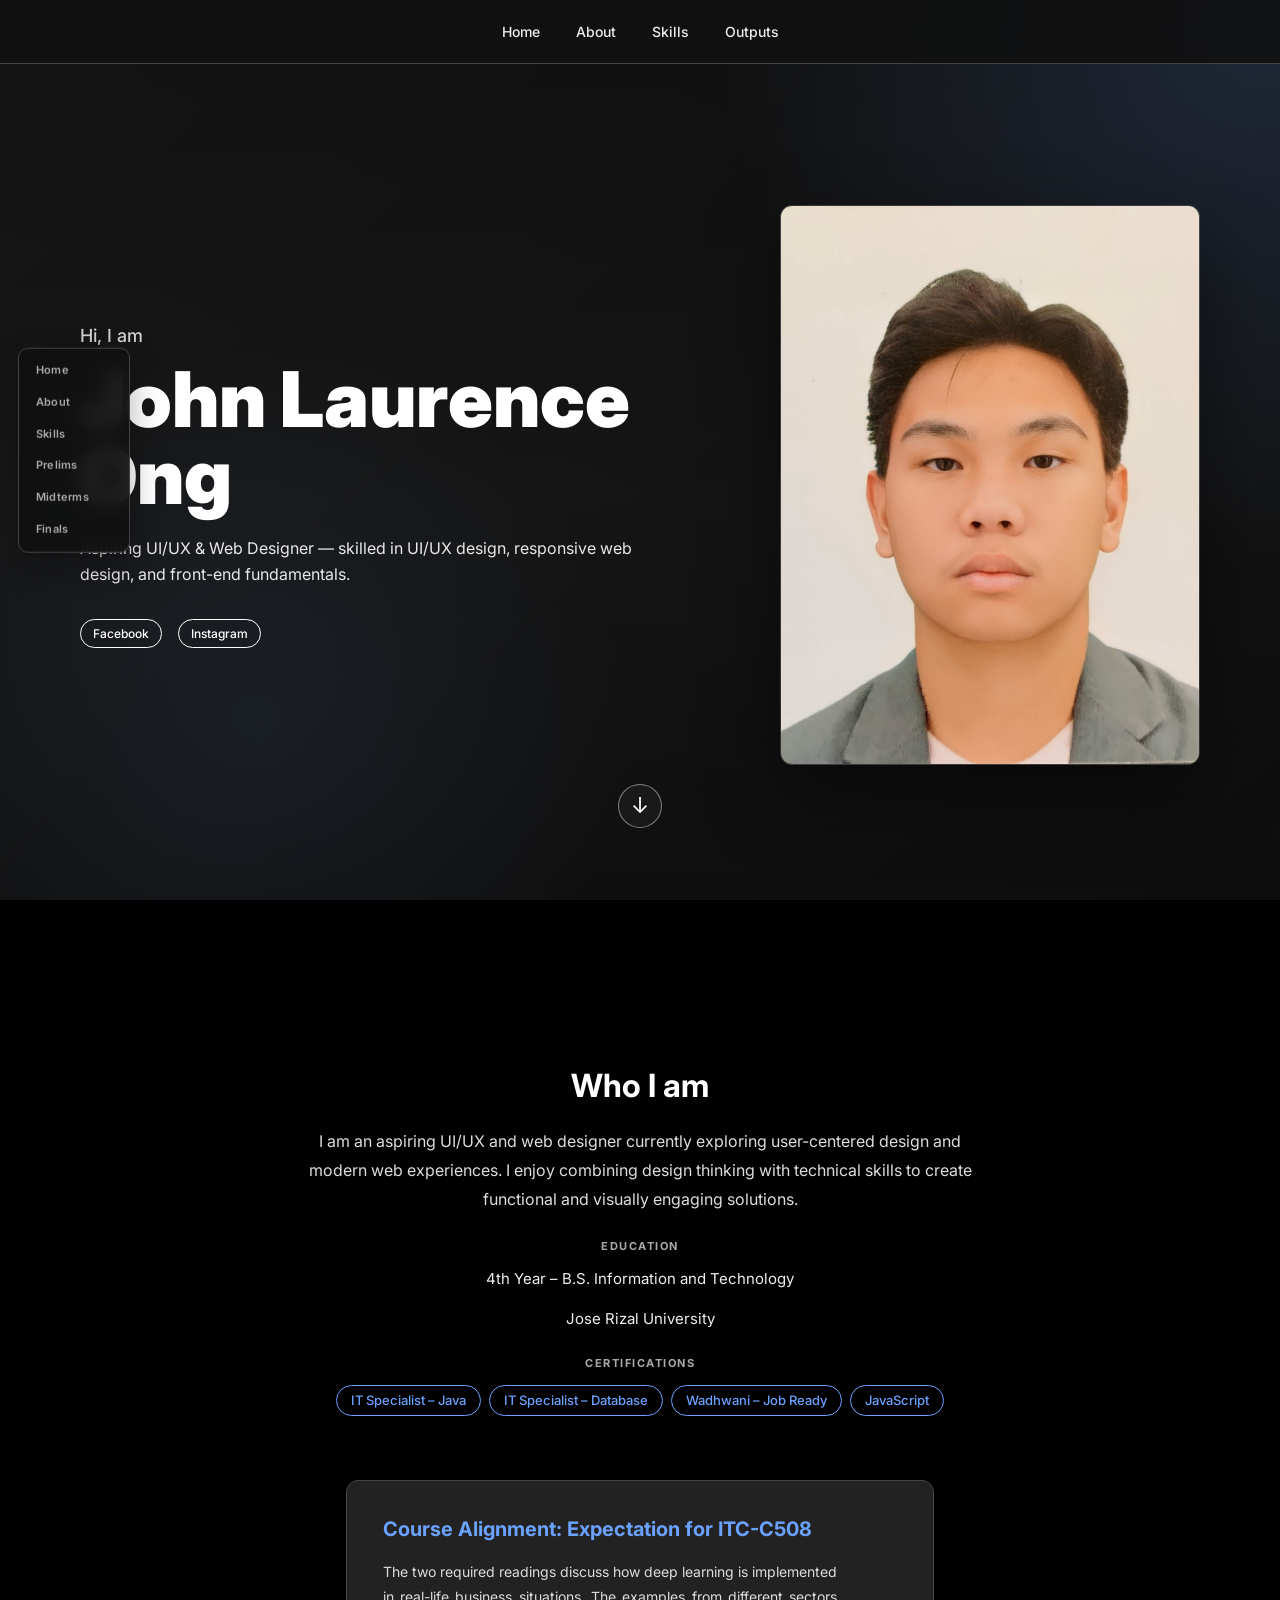
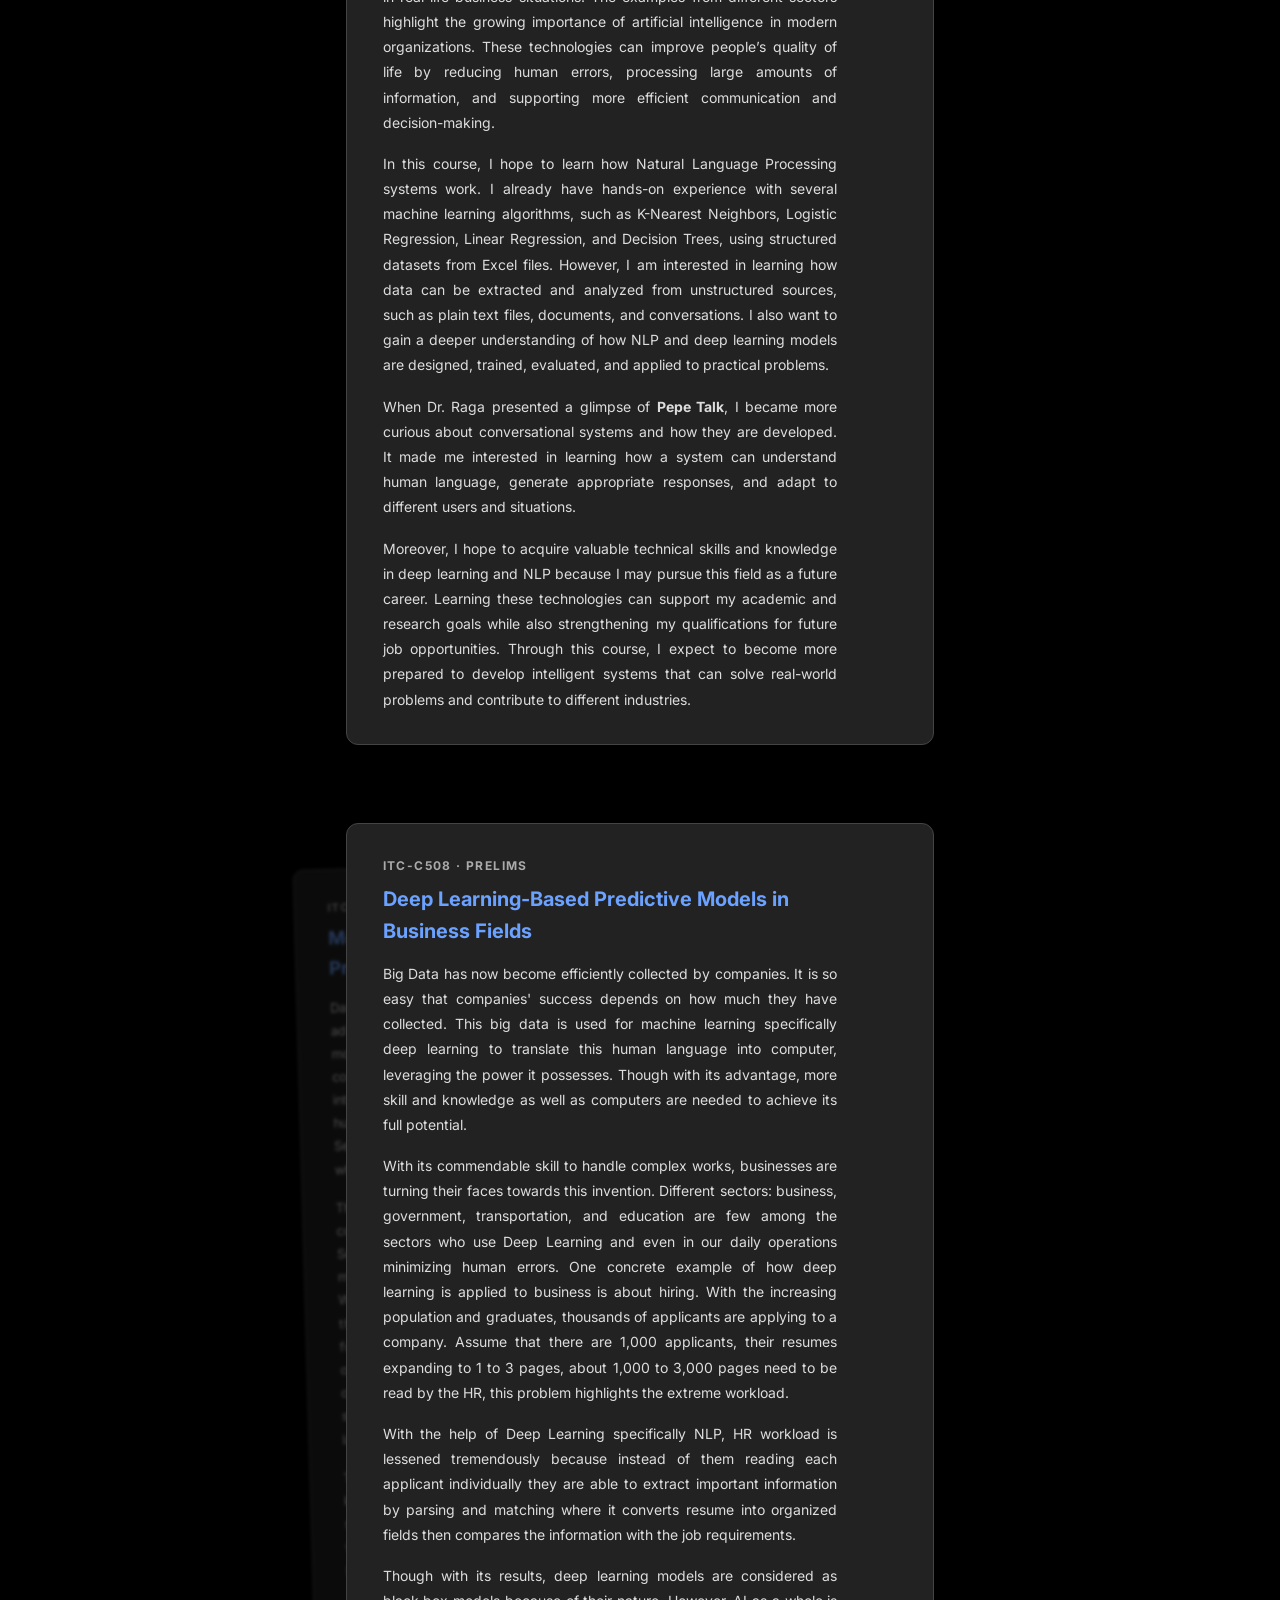
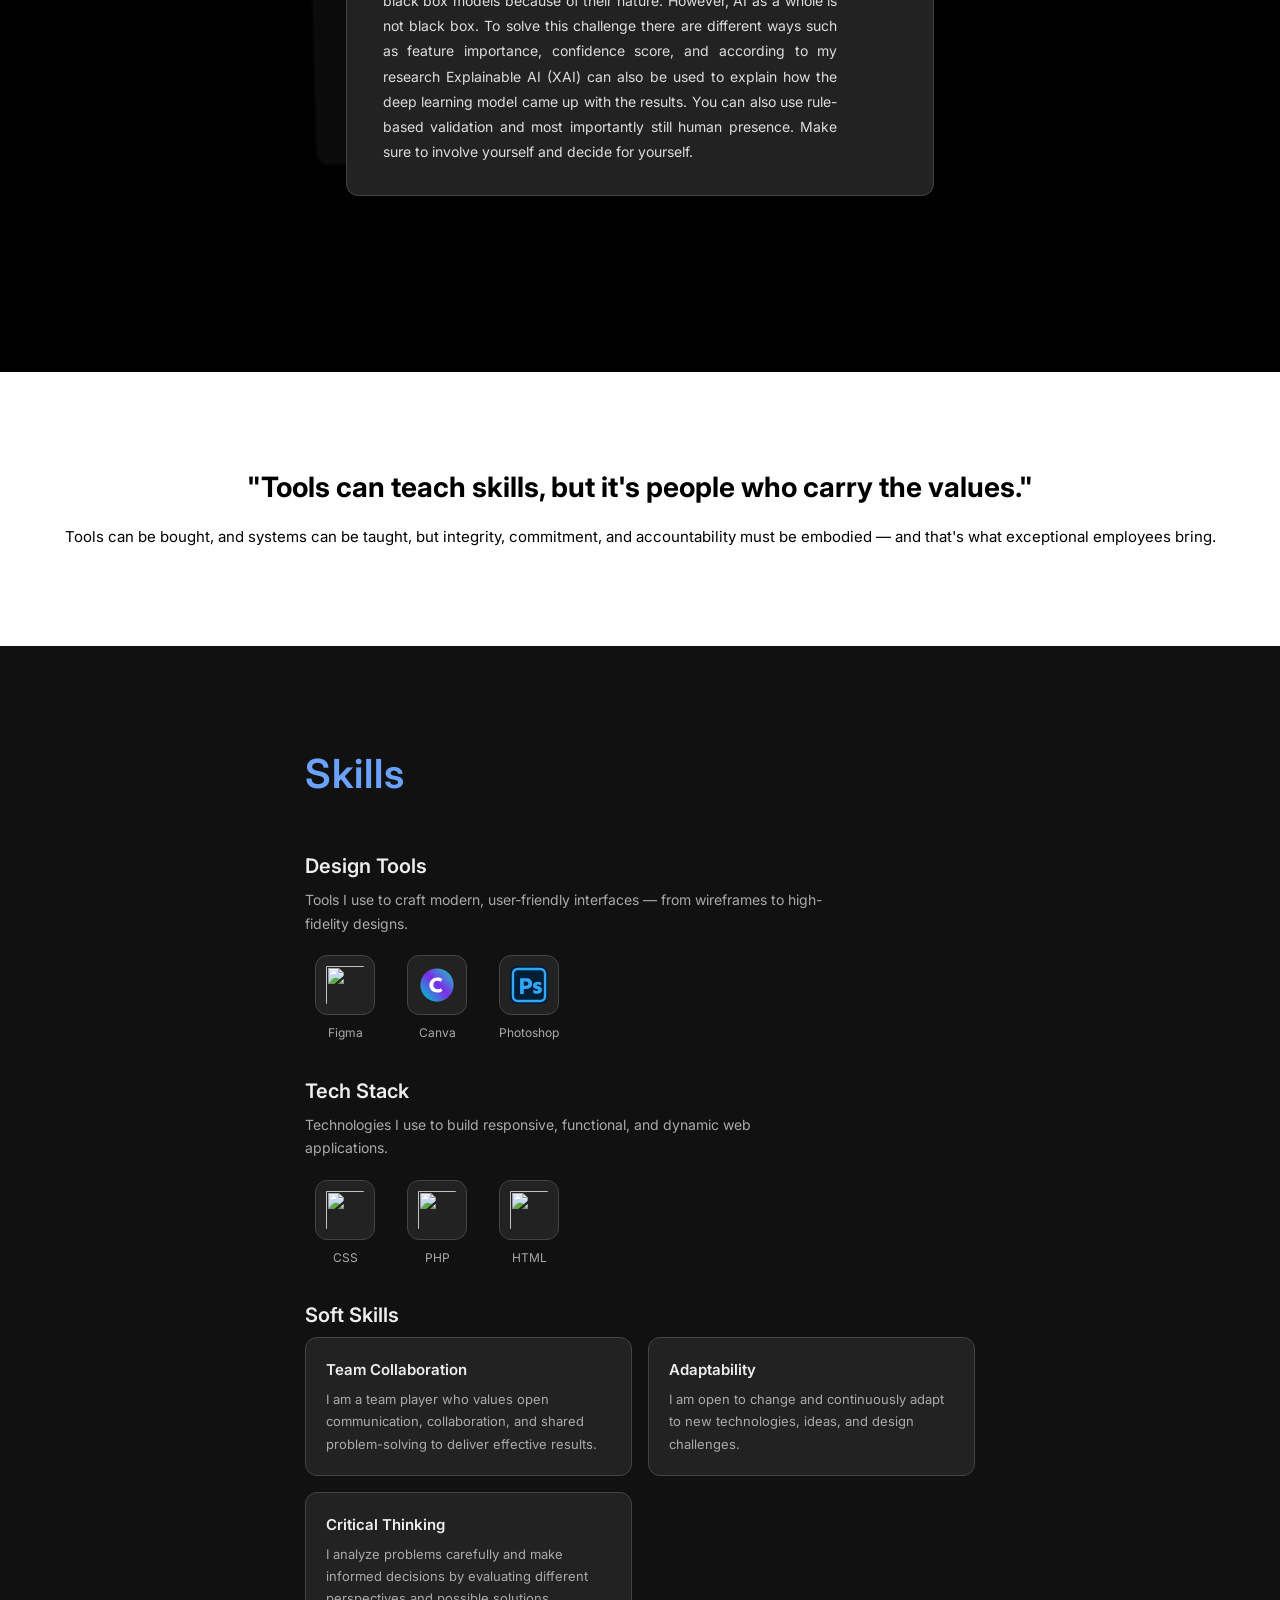
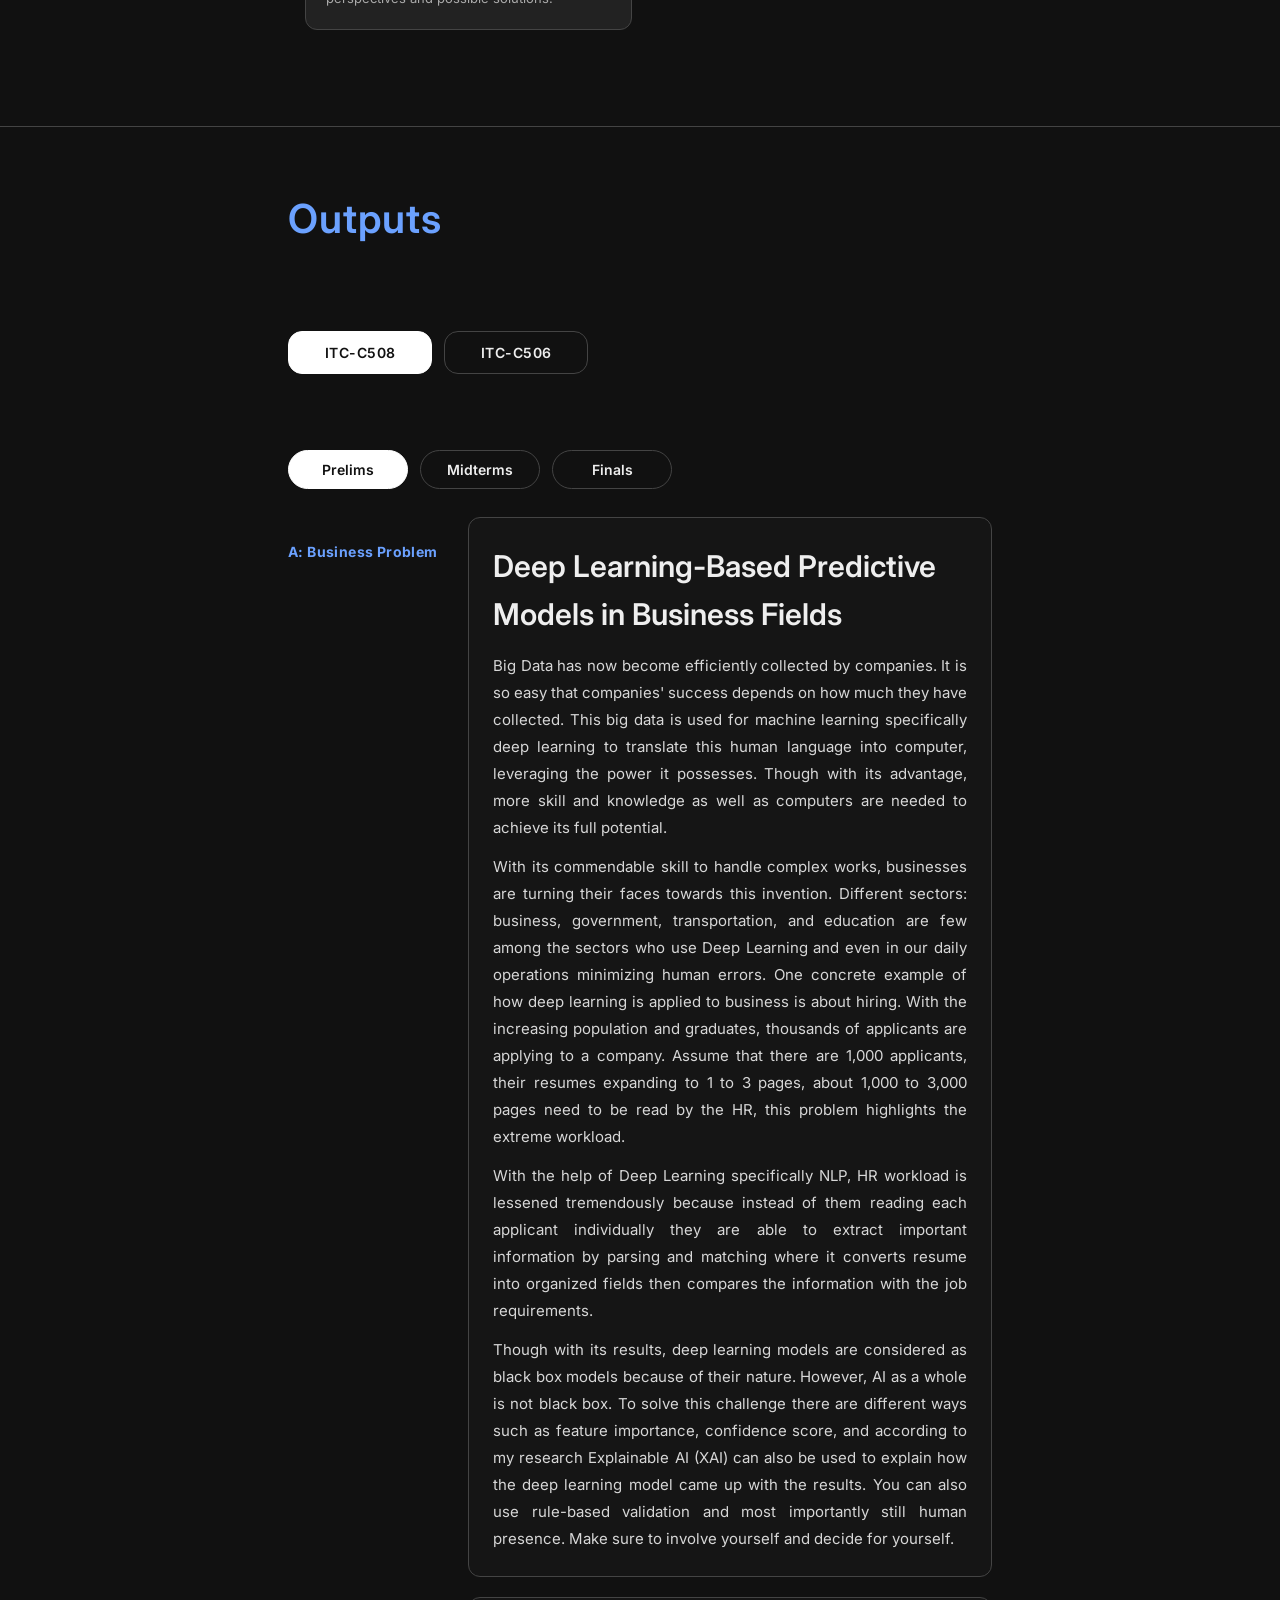
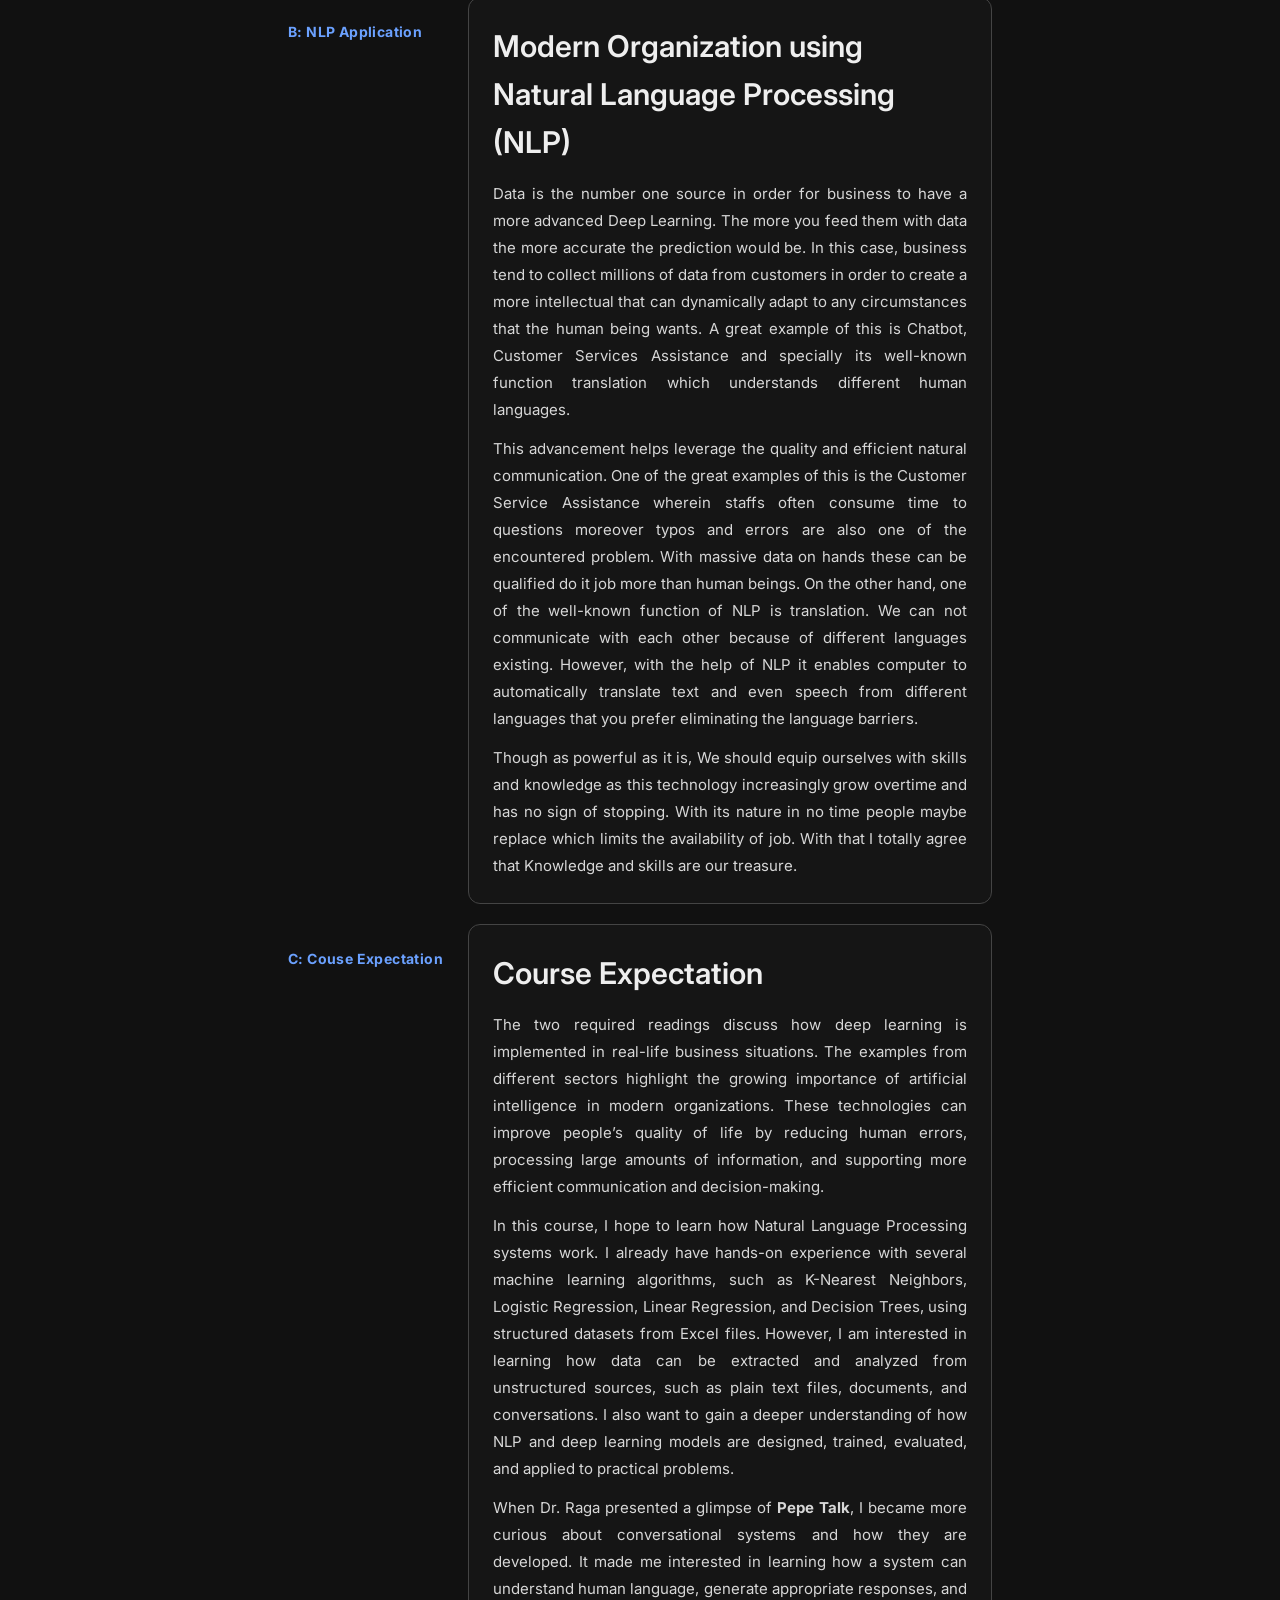
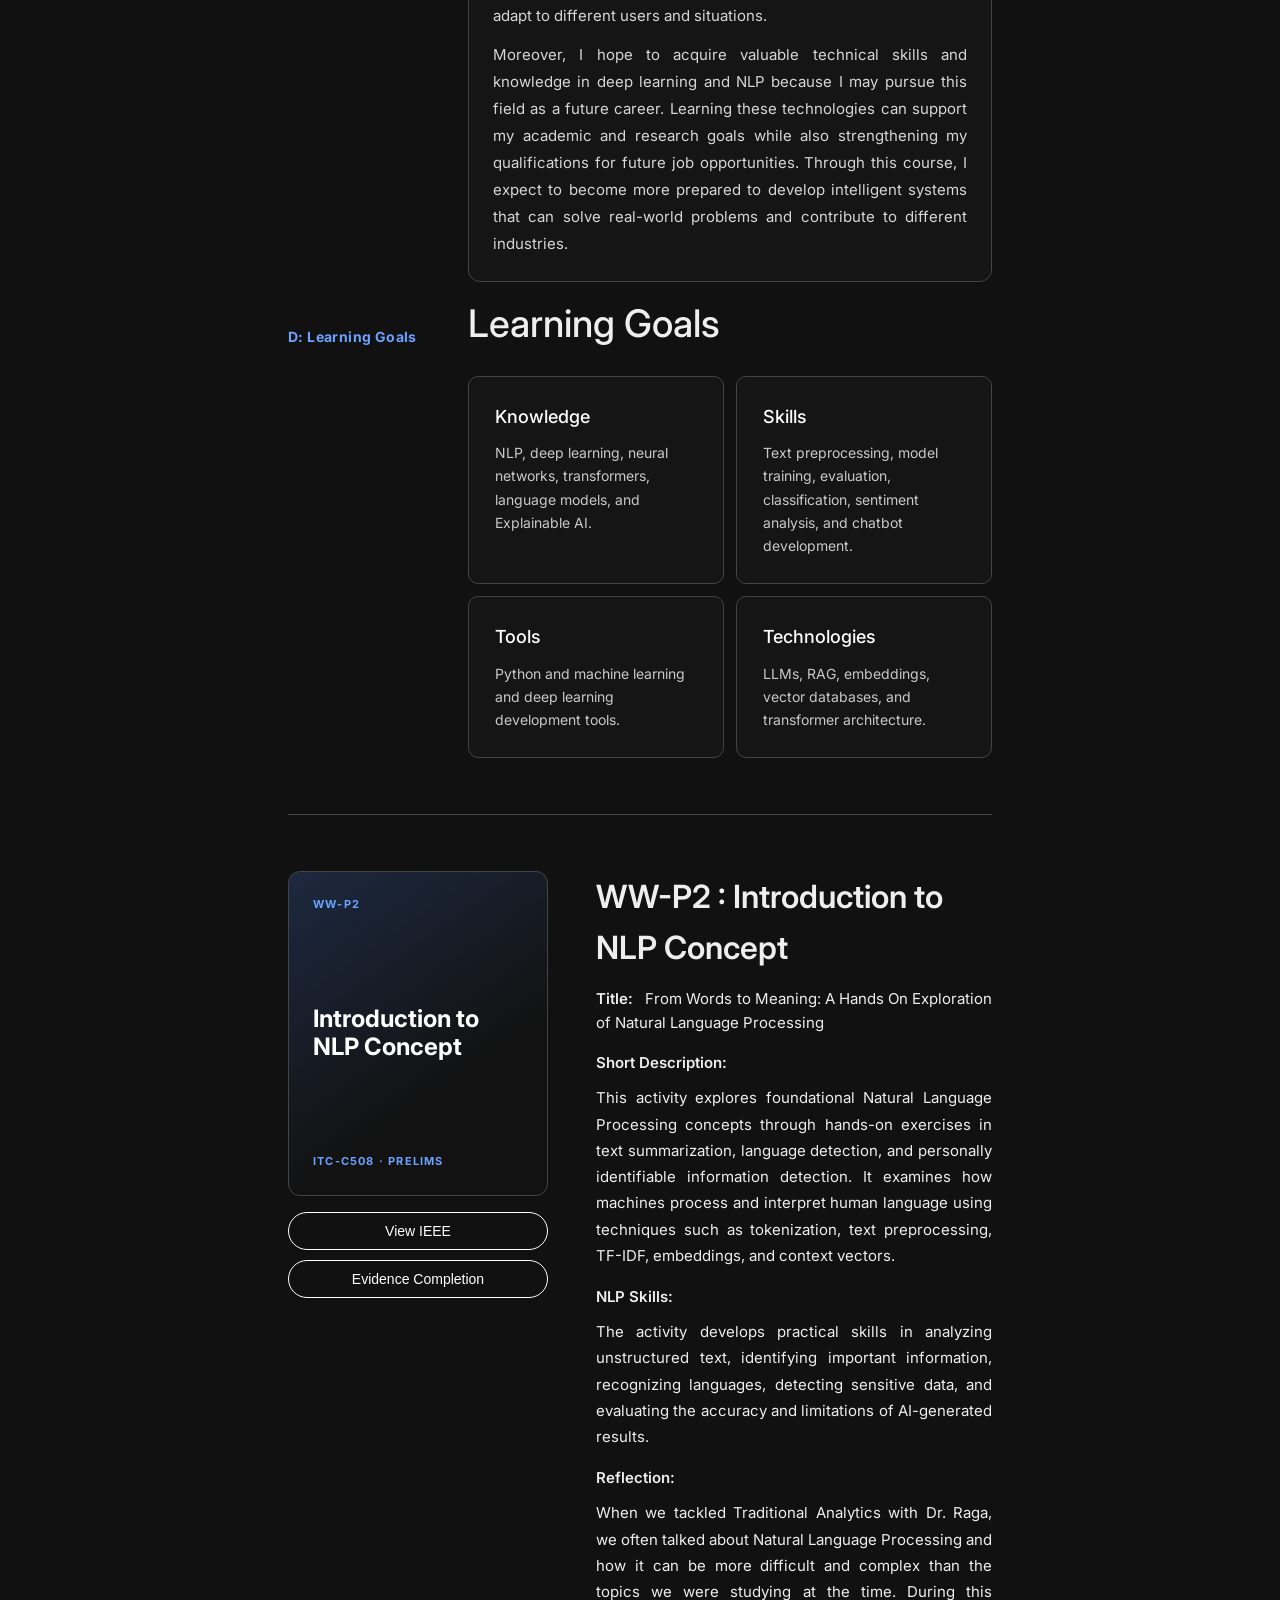
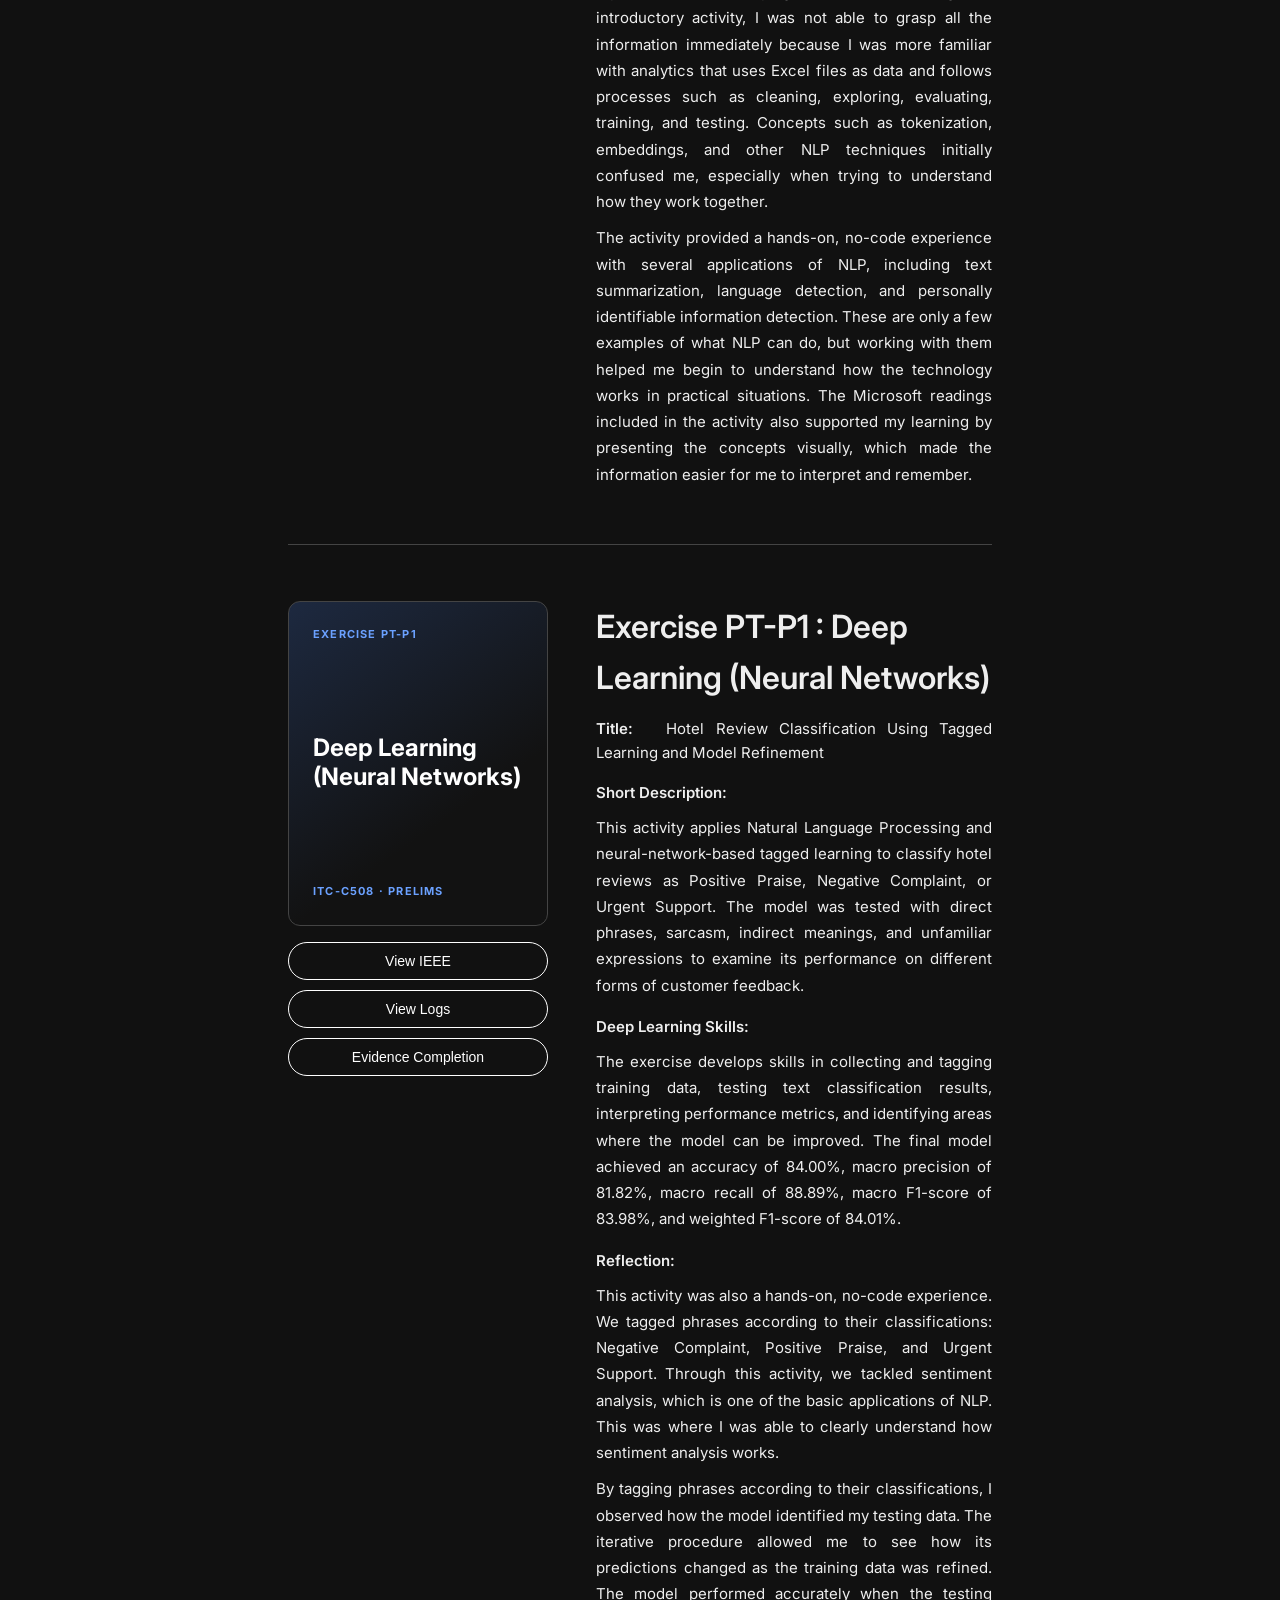
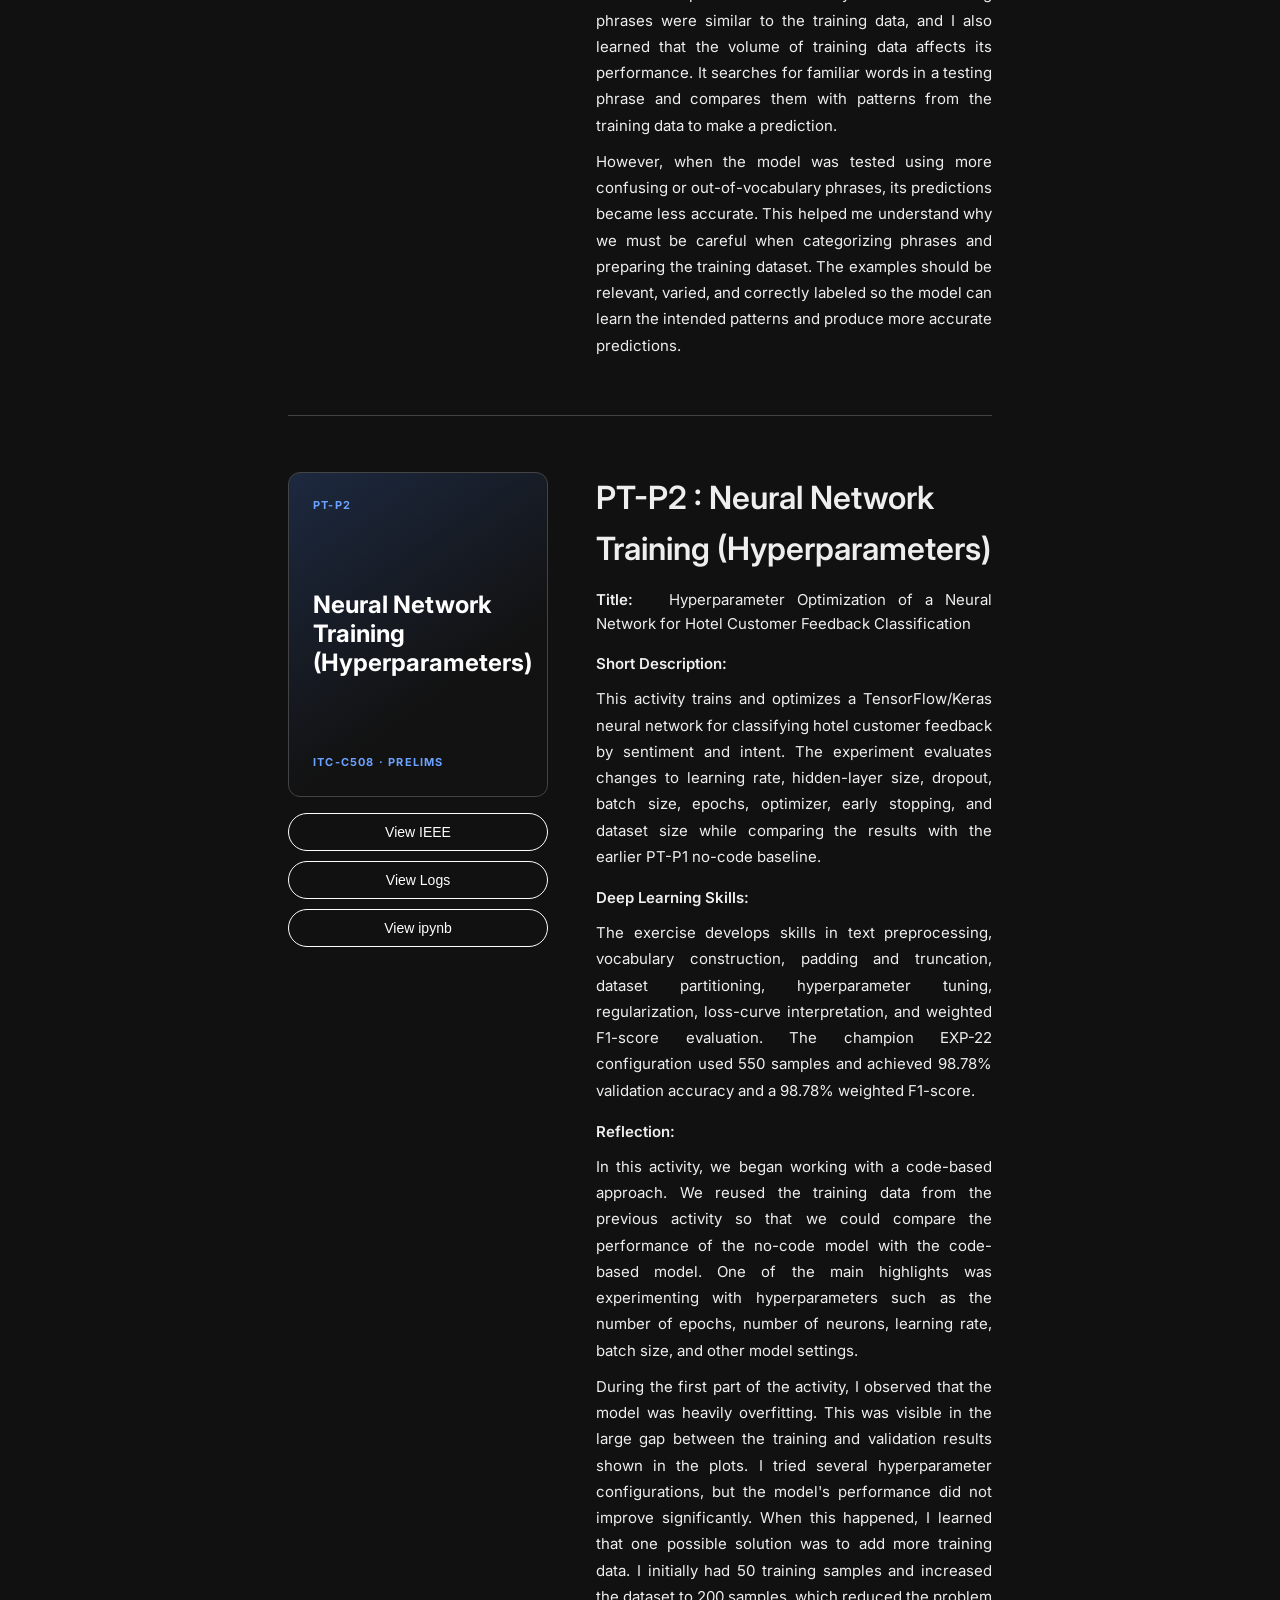
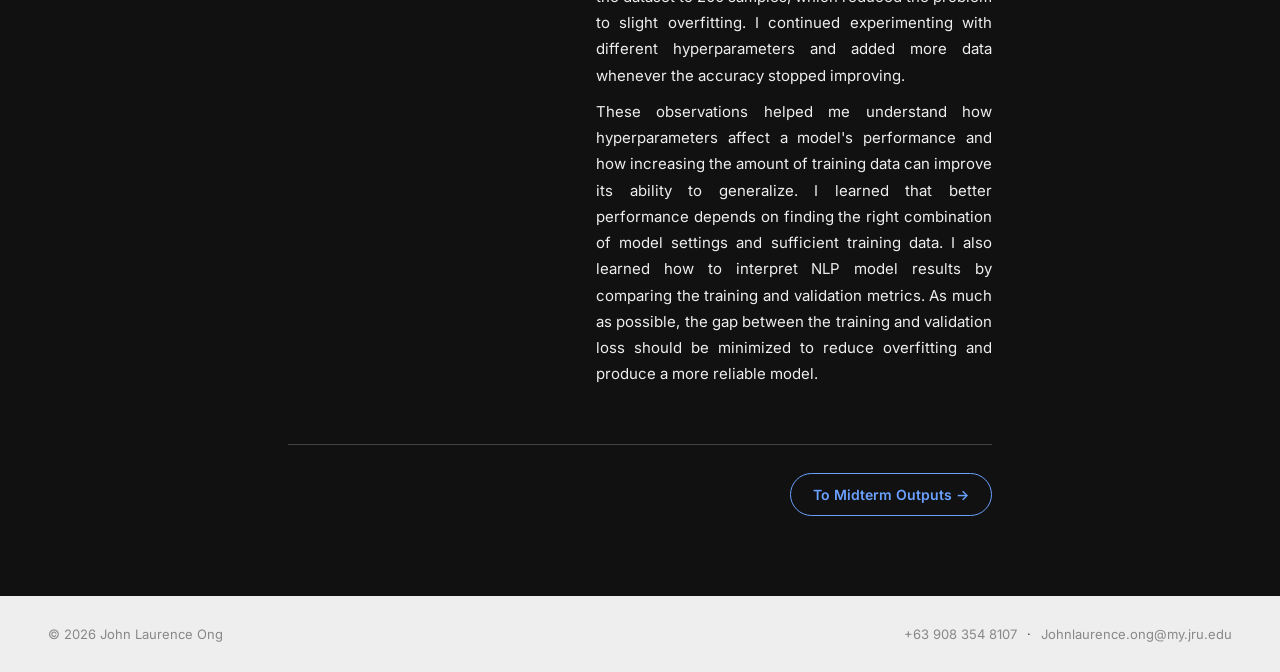
==== index.html @ 84da292b "Add accessible portfolio side navigation" ====
<!DOCTYPE html>
<html lang="en">
<head>
  <meta charset="UTF-8" />
  <meta name="viewport" content="width=device-width, initial-scale=1.0" />
  <title>John Laurence Ong – ePortfolio</title>
  <link rel="preconnect" href="https://fonts.googleapis.com" />
  <link rel="preconnect" href="https://fonts.gstatic.com" crossorigin />
   <link href="https://fonts.googleapis.com/css2?family=Inter:wght@400;500;600;700&display=swap" rel="stylesheet" />
  <link rel="stylesheet" href="style.css" />
</head>
<body>

  <!-- ── NAVBAR ──────────────────────────────────────────────────── -->
  <nav class="navbar">
    <ul class="navbar__links">
      <li><a href="#home">Home</a></li>
      <li><a href="#about">About</a></li>
      <li><a href="#skills">Skills</a></li>
      <li><a href="#projects">Outputs</a></li>
    </ul>
  </nav>

  <nav class="side-nav" aria-label="Quick portfolio navigation">
    <a href="#home">Home</a>
    <a href="#about">About</a>
    <a href="#skills">Skills</a>
    <button type="button" onclick="goToC508Term('c508-prelims-tab')">Prelims</button>
    <button type="button" onclick="goToC508Term('c508-midterms-tab')">Midterms</button>
    <button type="button" onclick="goToC508Term('c508-finals-tab')">Finals</button>
  </nav>

  <!-- ── HERO ────────────────────────────────────────────────────── -->
  <section id="home" class="hero">
    <div class="hero__text">
      <p class="hero__greeting">Hi, I am</p>
      <h1 class="hero__name">John Laurence Ong</h1>
      <p class="hero__subtitle">Aspiring UI/UX &amp; Web Designer — skilled in UI/UX design, responsive web design, and front-end fundamentals.</p>
      <div class="hero__social">
        <a href="https://www.facebook.com/johnlaurencence" aria-label="Facebook" target="_blank" rel="noopener noreferrer">Facebook</a>
        <a href="https://www.instagram.com/johnlaurencence/" aria-label="Instagram" target="_blank" rel="noopener noreferrer">Instagram</a>
      </div>
    </div>

    <div class="hero__photo" aria-hidden="true">
      <img src="Picture.jpg" alt="Portrait of John Laurence Ong" />
    </div>

    <a class="hero__scroll-indicator" href="#about" aria-label="Scroll to the About section">
      <span aria-hidden="true">↓</span>
    </a>
  </section>

  <!-- ── ABOUT ────────────────────────────────────────────────────── -->
  <section id="about" class="about">
    <div class="about__top-row">
      <div class="about__card">
        <h2 class="about__who-label">Who I am</h2>
        <p class="about__bio">
          I am an aspiring UI/UX and web designer currently exploring user-centered design and modern web experiences.
          I enjoy combining design thinking with technical skills to create functional and visually engaging solutions.
        </p>
        <h3 class="about__section-label">Education</h3>
        <p class="about__edu">4th Year – B.S. Information and Technology</p>
        <p class="about__edu">Jose Rizal University</p>
        <h3 class="about__section-label">Certifications</h3>
        <div class="about__certs">
          <span class="cert-badge">IT Specialist – Java</span>
          <span class="cert-badge">IT Specialist – Database</span>
          <span class="cert-badge">Wadhwani – Job Ready</span>
          <span class="cert-badge">JavaScript</span>
        </div>
      </div>
    </div>
    <div class="about__course-carousel" id="about-course-cards" role="region" aria-label="ITC-C508 course expectation">
      <div class="about__course-alignment is-active" data-course-card data-course-name="ITC-C508 course expectation" aria-hidden="false">
        <h3 class="about__course-title">Course Alignment: Expectation for ITC-C508</h3>
        <p class="about__course-intro">The two required readings discuss how deep learning is implemented in real-life business situations. The examples from different sectors highlight the growing importance of artificial intelligence in modern organizations. These technologies can improve people’s quality of life by reducing human errors, processing large amounts of information, and supporting more efficient communication and decision-making.</p>
        <p class="about__course-intro">In this course, I hope to learn how Natural Language Processing systems work. I already have hands-on experience with several machine learning algorithms, such as K-Nearest Neighbors, Logistic Regression, Linear Regression, and Decision Trees, using structured datasets from Excel files. However, I am interested in learning how data can be extracted and analyzed from unstructured sources, such as plain text files, documents, and conversations. I also want to gain a deeper understanding of how NLP and deep learning models are designed, trained, evaluated, and applied to practical problems.</p>
        <p class="about__course-intro">When Dr. Raga presented a glimpse of <strong>Pepe Talk</strong>, I became more curious about conversational systems and how they are developed. It made me interested in learning how a system can understand human language, generate appropriate responses, and adapt to different users and situations.</p>
        <p class="about__course-intro about__course-intro--last">Moreover, I hope to acquire valuable technical skills and knowledge in deep learning and NLP because I may pursue this field as a future career. Learning these technologies can support my academic and research goals while also strengthening my qualifications for future job opportunities. Through this course, I expect to become more prepared to develop intelligent systems that can solve real-world problems and contribute to different industries.</p>
      </div>
    </div>

    <div class="about__course-carousel about__work-carousel" id="about-prelim-cards" role="region" aria-roledescription="carousel" aria-label="ITC-C508 Prelims outputs. Click the left side for the previous slide or the right side for the next slide." tabindex="0">
      <div class="about__course-alignment is-active" data-course-card data-course-name="Deep Learning-Based Predictive Models" aria-hidden="false">
        <p class="about__course-eyebrow">ITC-C508 · Prelims</p>
        <h3 class="about__course-title">Deep Learning-Based Predictive Models in Business Fields</h3>
        <p class="about__course-intro">Big Data has now become efficiently collected by companies. It is so easy that companies' success depends on how much they have collected. This big data is used for machine learning specifically deep learning to translate this human language into computer, leveraging the power it possesses. Though with its advantage, more skill and knowledge as well as computers are needed to achieve its full potential.</p>
        <p class="about__course-intro">With its commendable skill to handle complex works, businesses are turning their faces towards this invention. Different sectors: business, government, transportation, and education are few among the sectors who use Deep Learning and even in our daily operations minimizing human errors. One concrete example of how deep learning is applied to business is about hiring. With the increasing population and graduates, thousands of applicants are applying to a company. Assume that there are 1,000 applicants, their resumes expanding to 1 to 3 pages, about 1,000 to 3,000 pages need to be read by the HR, this problem highlights the extreme workload.</p>
        <p class="about__course-intro">With the help of Deep Learning specifically NLP, HR workload is lessened tremendously because instead of them reading each applicant individually they are able to extract important information by parsing and matching where it converts resume into organized fields then compares the information with the job requirements.</p>
        <p class="about__course-intro about__course-intro--last">Though with its results, deep learning models are considered as black box models because of their nature. However, AI as a whole is not black box. To solve this challenge there are different ways such as feature importance, confidence score, and according to my research Explainable AI (XAI) can also be used to explain how the deep learning model came up with the results. You can also use rule-based validation and most importantly still human presence. Make sure to involve yourself and decide for yourself.</p>
      </div>

      <div class="about__course-alignment" data-course-card data-course-name="Modern Organization using NLP" aria-hidden="true" hidden>
        <p class="about__course-eyebrow">ITC-C508 · Prelims</p>
        <h3 class="about__course-title">Modern Organization using Natural Language Processing (NLP)</h3>
        <p class="about__course-intro">Data is the number one source in order for business to have a more advanced Deep Learning. The more you feed them with data the more accurate the prediction would be. In this case, business tend to collect millions of data from customers in order to create a more intellectual that can dynamically adapt to any circumstances that the human being wants. A great example of this is Chatbot, Customer Services Assistance and specially its well-known function translation which understands different human languages.</p>
        <p class="about__course-intro">This advancement helps leverage the quality and efficient natural communication. One of the great examples of this is the Customer Service Assistance wherein staffs often consume time to questions moreover typos and errors are also one of the encountered problem. With massive data on hands these can be qualified do it job more than human beings. On the other hand, one of the well-known function of NLP is translation. We can not communicate with each other because of different languages existing. However, with the help of NLP it enables computer to automatically translate text and even speech from different languages that you prefer eliminating the language barriers.</p>
        <p class="about__course-intro about__course-intro--last">Though as powerful as it is, We should equip ourselves with skills and knowledge as this technology increasingly grow overtime and has no sign of stopping. With its nature in no time people maybe replace which limits the availability of job. With that I totally agree that Knowledge and skills are our treasure.</p>
      </div>
    </div>
  </section>

  <!-- ── QUOTE ─────────────────────────────────────────────────────── -->
  <section class="quote">
    <blockquote>
      <p class="quote__heading">"Tools can teach skills, but it's people who carry the values."</p>
      <p class="quote__body">Tools can be bought, and systems can be taught, but integrity, commitment, and accountability must be embodied — and that's what exceptional employees bring.</p>
    </blockquote>
  </section>

  <!-- ── SKILLS ────────────────────────────────────────────────────── -->
  <section id="skills" class="skills">
    <h2 class="section-title">Skills</h2>

    <div class="skills__block">
      <h3 class="skills__block-title">Design Tools</h3>
      <p class="skills__block-desc">Tools I use to craft modern, user-friendly interfaces — from wireframes to high-fidelity designs.</p>
      <div class="skills__icons">
        <div class="skill-icon"><img src="https://cdn.simpleicons.org/figma/F24E1E" alt="" aria-hidden="true" /><span>Figma</span></div>
        <div class="skill-icon"><img src="canva-logo.svg" alt="" aria-hidden="true" /><span>Canva</span></div>
        <div class="skill-icon"><img src="photoshop-logo.svg" alt="" aria-hidden="true" /><span>Photoshop</span></div>
      </div>
    </div>

    <div class="skills__block">
      <h3 class="skills__block-title">Tech Stack</h3>
      <p class="skills__block-desc">Technologies I use to build responsive, functional, and dynamic web applications.</p>
      <div class="skills__icons">
        <div class="skill-icon"><img src="https://cdn.simpleicons.org/css/663399" alt="" aria-hidden="true" /><span>CSS</span></div>
        <div class="skill-icon"><img src="https://cdn.simpleicons.org/php/777BB4" alt="" aria-hidden="true" /><span>PHP</span></div>
        <div class="skill-icon"><img src="https://cdn.simpleicons.org/html5/E34F26" alt="" aria-hidden="true" /><span>HTML</span></div>
      </div>
    </div>

    <div class="skills__block">
      <h3 class="skills__block-title">Soft Skills</h3>
      <div class="soft-list">
        <div class="soft-item">
          <strong>Team Collaboration</strong>
          <p>I am a team player who values open communication, collaboration, and shared problem-solving to deliver effective results.</p>
        </div>
        <div class="soft-item">
          <strong>Adaptability</strong>
          <p>I am open to change and continuously adapt to new technologies, ideas, and design challenges.</p>
        </div>
        <div class="soft-item">
          <strong>Critical Thinking</strong>
          <p>I analyze problems carefully and make informed decisions by evaluating different perspectives and possible solutions.</p>
        </div>
      </div>
    </div>
  </section>

  <!-- ── PROJECTS ──────────────────────────────────────────────────── -->
    <section id="projects" class="projects">
    <h2 class="section-title">Outputs</h2>
    <div class="projects__tabs projects__tabs--year" role="tablist" aria-label="Project years">
      <button class="projects__tab projects__tab--active" type="button" role="tab" aria-selected="true" aria-controls="fourth-year-panel" id="fourth-year-tab" data-tab-target="fourth-year-panel">ITC-C508</button>
      <button class="projects__tab" type="button" role="tab" aria-selected="false" aria-controls="third-year-panel" id="third-year-tab" data-tab-target="third-year-panel">ITC-C506</button>
    </div>

    <div class="projects__panels">
      <div class="projects__panel projects__panel--active" id="fourth-year-panel" role="tabpanel" aria-labelledby="fourth-year-tab">
        <div class="projects__tabs projects__tabs--nested-c508" role="tablist" aria-label="ITC-C508 terms">
          <button class="projects__tab projects__tab--active" type="button" role="tab" aria-selected="true" aria-controls="c508-prelims-panel" id="c508-prelims-tab" data-tab-target="c508-prelims-panel">Prelims</button>
          <button class="projects__tab" type="button" role="tab" aria-selected="false" aria-controls="c508-midterms-panel" id="c508-midterms-tab" data-tab-target="c508-midterms-panel">Midterms</button>
          <button class="projects__tab" type="button" role="tab" aria-selected="false" aria-controls="c508-finals-panel" id="c508-finals-tab" data-tab-target="c508-finals-panel">Finals</button>
        </div>

        <div class="projects__panels">
          <div class="projects__panel projects__panel--active" id="c508-prelims-panel" role="tabpanel" aria-labelledby="c508-prelims-tab">
            <div class="projects__list">
              <div class="project-entry project-entry--single">
                <div class="project-entry__right">
                  <div class="project-entry__right-text course-topics">
                    <div class="course-topic-row">
                    <p class="course-topic__label">A: Business Problem</p>
                    <article class="course-topic">
                      <h3 class="project-entry__category project-entry__category--topic">Deep Learning-Based Predictive Models in Business Fields</h3>
                      <p class="project-entry__desc">Big Data has now become efficiently collected by companies. It is so easy that companies' success depends on how much they have collected. This big data is used for machine learning specifically deep learning to translate this human language into computer, leveraging the power it possesses. Though with its advantage, more skill and knowledge as well as computers are needed to achieve its full potential.</p>
                      <p class="project-entry__desc">With its commendable skill to handle complex works, businesses are turning their faces towards this invention. Different sectors: business, government, transportation, and education are few among the sectors who use Deep Learning and even in our daily operations minimizing human errors. One concrete example of how deep learning is applied to business is about hiring. With the increasing population and graduates, thousands of applicants are applying to a company. Assume that there are 1,000 applicants, their resumes expanding to 1 to 3 pages, about 1,000 to 3,000 pages need to be read by the HR, this problem highlights the extreme workload.</p>
                      <p class="project-entry__desc">With the help of Deep Learning specifically NLP, HR workload is lessened tremendously because instead of them reading each applicant individually they are able to extract important information by parsing and matching where it converts resume into organized fields then compares the information with the job requirements.</p>
                      <p class="project-entry__desc">Though with its results, deep learning models are considered as black box models because of their nature. However, AI as a whole is not black box. To solve this challenge there are different ways such as feature importance, confidence score, and according to my research Explainable AI (XAI) can also be used to explain how the deep learning model came up with the results. You can also use rule-based validation and most importantly still human presence. Make sure to involve yourself and decide for yourself.</p>
                    </article>
                    </div>

                    <div class="course-topic-row">
                    <p class="course-topic__label">B: NLP Application</p>
                    <article class="course-topic">
                      <h3 class="project-entry__category project-entry__category--topic">Modern Organization using Natural Language Processing (NLP)</h3>
                      <p class="project-entry__desc">Data is the number one source in order for business to have a more advanced Deep Learning. The more you feed them with data the more accurate the prediction would be. In this case, business tend to collect millions of data from customers in order to create a more intellectual that can dynamically adapt to any circumstances that the human being wants. A great example of this is Chatbot, Customer Services Assistance and specially its well-known function translation which understands different human languages.</p>
                      <p class="project-entry__desc">This advancement helps leverage the quality and efficient natural communication. One of the great examples of this is the Customer Service Assistance wherein staffs often consume time to questions moreover typos and errors are also one of the encountered problem. With massive data on hands these can be qualified do it job more than human beings. On the other hand, one of the well-known function of NLP is translation. We can not communicate with each other because of different languages existing. However, with the help of NLP it enables computer to automatically translate text and even speech from different languages that you prefer eliminating the language barriers.</p>
                      <p class="project-entry__desc">Though as powerful as it is, We should equip ourselves with skills and knowledge as this technology increasingly grow overtime and has no sign of stopping. With its nature in no time people maybe replace which limits the availability of job. With that I totally agree that Knowledge and skills are our treasure.</p>
                    </article>
                    </div>

                    <div class="course-topic-row">
                    <p class="course-topic__label">C: Couse Expectation</p>
                    <article class="course-topic">
                      <h3 class="project-entry__category project-entry__category--topic">Course Expectation</h3>
                      <p class="project-entry__desc">The two required readings discuss how deep learning is implemented in real-life business situations. The examples from different sectors highlight the growing importance of artificial intelligence in modern organizations. These technologies can improve people’s quality of life by reducing human errors, processing large amounts of information, and supporting more efficient communication and decision-making.</p>
                      <p class="project-entry__desc">In this course, I hope to learn how Natural Language Processing systems work. I already have hands-on experience with several machine learning algorithms, such as K-Nearest Neighbors, Logistic Regression, Linear Regression, and Decision Trees, using structured datasets from Excel files. However, I am interested in learning how data can be extracted and analyzed from unstructured sources, such as plain text files, documents, and conversations. I also want to gain a deeper understanding of how NLP and deep learning models are designed, trained, evaluated, and applied to practical problems.</p>
                      <p class="project-entry__desc">When Dr. Raga presented a glimpse of <strong>Pepe Talk</strong>, I became more curious about conversational systems and how they are developed. It made me interested in learning how a system can understand human language, generate appropriate responses, and adapt to different users and situations.</p>
                      <p class="project-entry__desc">Moreover, I hope to acquire valuable technical skills and knowledge in deep learning and NLP because I may pursue this field as a future career. Learning these technologies can support my academic and research goals while also strengthening my qualifications for future job opportunities. Through this course, I expect to become more prepared to develop intelligent systems that can solve real-world problems and contribute to different industries.</p>
                    </article>
                    </div>

                    <div class="course-topic-row">
                    <p class="course-topic__label">D: Learning Goals</p>
                    <article class="course-topic course-topic--learning">
                      <h3 class="learning-matrix__title">Learning Goals</h3>
                      <div class="learning-matrix" aria-label="Skills I want to learn">
                        <div class="learning-matrix__row">
                          <h4>Knowledge</h4>
                          <p>NLP, deep learning, neural networks, transformers, language models, and Explainable AI.</p>
                        </div>
                        <div class="learning-matrix__row">
                          <h4>Skills</h4>
                          <p>Text preprocessing, model training, evaluation, classification, sentiment analysis, and chatbot development.</p>
                        </div>
                        <div class="learning-matrix__row">
                          <h4>Tools</h4>
                          <p>Python and machine learning and deep learning development tools.</p>
                        </div>
                        <div class="learning-matrix__row">
                          <h4>Technologies</h4>
                          <p>LLMs, RAG, embeddings, vector databases, and transformer architecture.</p>
                        </div>
                      </div>
                    </article>
                    </div>
                  </div>
                </div>
              </div>

              <div class="project-entry">
                <div class="project-entry__left">
                  <div class="project-entry__img project-entry__document-cover" role="img" aria-label="WW-P2 Introduction to NLP Concept document cover">
                    <span>WW-P2</span>
                    <strong>Introduction to<br />NLP Concept</strong>
                    <small>ITC-C508 · Prelims</small>
                  </div>
                  <div class="project-entry__file-btns">
                    <button class="project-entry__file-btn" onclick="openPdf('prelim/WW-P2-Ong.pdf')">View IEEE</button>
                    <button class="project-entry__file-btn" onclick="openEvidenceModal()">Evidence Completion</button>
                  </div>
                </div>
                <div class="project-entry__right">
                  <div class="project-entry__right-text">
                    <h3 class="project-entry__category">WW-P2 : Introduction to NLP Concept</h3>
                    <p class="project-entry__title-line"><span>Title:</span>&nbsp;&nbsp; From Words to Meaning: A Hands On Exploration of Natural Language Processing</p>
                    <p class="project-entry__label">Short Description:</p>
                    <p class="project-entry__desc">This activity explores foundational Natural Language Processing concepts through hands-on exercises in text summarization, language detection, and personally identifiable information detection. It examines how machines process and interpret human language using techniques such as tokenization, text preprocessing, TF-IDF, embeddings, and context vectors.</p>
                    <p class="project-entry__label">NLP Skills:</p>
                    <p class="project-entry__desc">The activity develops practical skills in analyzing unstructured text, identifying important information, recognizing languages, detecting sensitive data, and evaluating the accuracy and limitations of AI-generated results.</p>
                    <p class="project-entry__label">Reflection:</p>
                    <p class="project-entry__desc">When we tackled Traditional Analytics with Dr. Raga, we often talked about Natural Language Processing and how it can be more difficult and complex than the topics we were studying at the time. During this introductory activity, I was not able to grasp all the information immediately because I was more familiar with analytics that uses Excel files as data and follows processes such as cleaning, exploring, evaluating, training, and testing. Concepts such as tokenization, embeddings, and other NLP techniques initially confused me, especially when trying to understand how they work together.</p>
                    <p class="project-entry__desc">The activity provided a hands-on, no-code experience with several applications of NLP, including text summarization, language detection, and personally identifiable information detection. These are only a few examples of what NLP can do, but working with them helped me begin to understand how the technology works in practical situations. The Microsoft readings included in the activity also supported my learning by presenting the concepts visually, which made the information easier for me to interpret and remember.</p>
                  </div>
                </div>
              </div>

              <div class="project-entry">
                <div class="project-entry__left">
                  <div class="project-entry__img project-entry__document-cover" role="img" aria-label="Exercise PT-P1 Deep Learning Neural Networks document cover">
                    <span>Exercise PT-P1</span>
                    <strong>Deep Learning<br />(Neural Networks)</strong>
                    <small>ITC-C508 · Prelims</small>
                  </div>
                  <div class="project-entry__file-btns">
                    <button class="project-entry__file-btn" onclick="openPdf('prelim/Exercise-PT-P1-Ong.pdf')">View IEEE</button>
                    <button class="project-entry__file-btn" onclick="openExcelModal()">View Logs</button>
                    <button class="project-entry__file-btn" onclick="openPTP1EvidenceModal()">Evidence Completion</button>
                  </div>
                </div>
                <div class="project-entry__right">
                  <div class="project-entry__right-text">
                    <h3 class="project-entry__category">Exercise PT-P1 : Deep Learning (Neural Networks)</h3>
                    <p class="project-entry__title-line"><span>Title:</span>&nbsp;&nbsp; Hotel Review Classification Using Tagged Learning and Model Refinement</p>
                    <p class="project-entry__label">Short Description:</p>
                    <p class="project-entry__desc">This activity applies Natural Language Processing and neural-network-based tagged learning to classify hotel reviews as Positive Praise, Negative Complaint, or Urgent Support. The model was tested with direct phrases, sarcasm, indirect meanings, and unfamiliar expressions to examine its performance on different forms of customer feedback.</p>
                    <p class="project-entry__label">Deep Learning Skills:</p>
                    <p class="project-entry__desc">The exercise develops skills in collecting and tagging training data, testing text classification results, interpreting performance metrics, and identifying areas where the model can be improved. The final model achieved an accuracy of 84.00%, macro precision of 81.82%, macro recall of 88.89%, macro F1-score of 83.98%, and weighted F1-score of 84.01%.</p>
                    <p class="project-entry__label">Reflection:</p>
                    <p class="project-entry__desc">This activity was also a hands-on, no-code experience. We tagged phrases according to their classifications: Negative Complaint, Positive Praise, and Urgent Support. Through this activity, we tackled sentiment analysis, which is one of the basic applications of NLP. This was where I was able to clearly understand how sentiment analysis works.</p>
                    <p class="project-entry__desc">By tagging phrases according to their classifications, I observed how the model identified my testing data. The iterative procedure allowed me to see how its predictions changed as the training data was refined. The model performed accurately when the testing phrases were similar to the training data, and I also learned that the volume of training data affects its performance. It searches for familiar words in a testing phrase and compares them with patterns from the training data to make a prediction.</p>
                    <p class="project-entry__desc">However, when the model was tested using more confusing or out-of-vocabulary phrases, its predictions became less accurate. This helped me understand why we must be careful when categorizing phrases and preparing the training dataset. The examples should be relevant, varied, and correctly labeled so the model can learn the intended patterns and produce more accurate predictions.</p>
                  </div>
                </div>
              </div>

              <div class="project-entry">
                <div class="project-entry__left">
                  <div class="project-entry__img project-entry__document-cover" role="img" aria-label="PT-P2 Neural Network Training Hyperparameters document cover">
                    <span>PT-P2</span>
                    <strong>Neural Network Training<br />(Hyperparameters)</strong>
                    <small>ITC-C508 · Prelims</small>
                  </div>
                  <div class="project-entry__file-btns">
                    <button class="project-entry__file-btn" onclick="openPdf('prelim/JohnLaurence-IEEE-Report.pdf')">View IEEE</button>
                    <button class="project-entry__file-btn" onclick="openPTP2ExcelModal()">View Logs</button>
                    <button class="project-entry__file-btn" onclick="openPTP2NotebookModal()">View ipynb</button>
                  </div>
                </div>
                <div class="project-entry__right">
                  <div class="project-entry__right-text">
                    <h3 class="project-entry__category">PT-P2 : Neural Network Training (Hyperparameters)</h3>
                    <p class="project-entry__title-line"><span>Title:</span>&nbsp;&nbsp; Hyperparameter Optimization of a Neural Network for Hotel Customer Feedback Classification</p>
                    <p class="project-entry__label">Short Description:</p>
                    <p class="project-entry__desc">This activity trains and optimizes a TensorFlow/Keras neural network for classifying hotel customer feedback by sentiment and intent. The experiment evaluates changes to learning rate, hidden-layer size, dropout, batch size, epochs, optimizer, early stopping, and dataset size while comparing the results with the earlier PT-P1 no-code baseline.</p>
                    <p class="project-entry__label">Deep Learning Skills:</p>
                    <p class="project-entry__desc">The exercise develops skills in text preprocessing, vocabulary construction, padding and truncation, dataset partitioning, hyperparameter tuning, regularization, loss-curve interpretation, and weighted F1-score evaluation. The champion EXP-22 configuration used 550 samples and achieved 98.78% validation accuracy and a 98.78% weighted F1-score.</p>
                    <p class="project-entry__label">Reflection:</p>
                    <p class="project-entry__desc">In this activity, we began working with a code-based approach. We reused the training data from the previous activity so that we could compare the performance of the no-code model with the code-based model. One of the main highlights was experimenting with hyperparameters such as the number of epochs, number of neurons, learning rate, batch size, and other model settings.</p>
                    <p class="project-entry__desc">During the first part of the activity, I observed that the model was heavily overfitting. This was visible in the large gap between the training and validation results shown in the plots. I tried several hyperparameter configurations, but the model's performance did not improve significantly. When this happened, I learned that one possible solution was to add more training data. I initially had 50 training samples and increased the dataset to 200 samples, which reduced the problem to slight overfitting. I continued experimenting with different hyperparameters and added more data whenever the accuracy stopped improving.</p>
                    <p class="project-entry__desc">These observations helped me understand how hyperparameters affect a model's performance and how increasing the amount of training data can improve its ability to generalize. I learned that better performance depends on finding the right combination of model settings and sufficient training data. I also learned how to interpret NLP model results by comparing the training and validation metrics. As much as possible, the gap between the training and validation loss should be minimized to reduce overfitting and produce a more reliable model.</p>
                  </div>
                </div>
              </div>
              <div class="outputs-next-step">
                <button class="outputs-next-step__button" type="button" onclick="goToC508Midterms()">To Midterm Outputs <span aria-hidden="true">&rarr;</span></button>
              </div>
            </div>
          </div>

          <div class="projects__panel" id="c508-midterms-panel" role="tabpanel" aria-labelledby="c508-midterms-tab" hidden>
            <div class="projects__list">
              <div class="project-entry">
                <div class="project-entry__left">
                  <div class="project-entry__img project-entry__document-cover" role="img" aria-label="PT-M1 Building and Evaluating a RAG Chatbot document cover">
                    <span>Lab Exercise PT-M1</span>
                    <strong>Building and Evaluating<br />a RAG Chatbot</strong>
                    <small>ITC-C508 · Midterms</small>
                  </div>
                  <div class="project-entry__file-btns">
                    <button class="project-entry__file-btn" onclick="openPdf('midterms/JohnLaurence-PT-M1-IEEE.pdf')">View IEEE</button>
                    <button class="project-entry__file-btn" onclick="openPTM1NotebookModal()">View ipynb</button>
                    <button class="project-entry__file-btn" onclick="openPdf('midterms/Chapter-5-Study-Skills.pdf')">View Knowledge Base</button>
                  </div>
                </div>
                <div class="project-entry__right">
                  <div class="project-entry__right-text">
                    <h3 class="project-entry__category">Lab Exercise PT-M1 (Building and Evaluating a RAG Chatbot)</h3>
                    <p class="project-entry__title-line"><span>Title:</span>&nbsp;&nbsp; Beyond Generation: Evaluating Grounding and Hallucination in a Study Skills RAG Assistant</p>
                    <p class="project-entry__label">Short Description:</p>
                    <p class="project-entry__desc">This activity builds a Retrieval-Augmented Generation chatbot for the Study Skills domain under SDG 4: Quality Education. It loads and chunks a reference document, generates embeddings, stores them in ChromaDB, retrieves relevant passages, and uses a Groq-hosted language model to produce responses grounded in the supplied learning material.</p>
                    <p class="project-entry__label">NLP and RAG Skills:</p>
                    <p class="project-entry__desc">The exercise develops skills in document loading, recursive text chunking, embedding generation, vector database indexing, semantic retrieval, prompt design, pipeline assembly, source inspection, and evaluation of grounded and ungrounded responses for relevance and hallucination.</p>
                    <p class="project-entry__label">Reflection:</p>
                    <p class="project-entry__desc">The previous activities focused mainly on understanding and interpreting human language, such as identifying meaning, intent, context, sentiment, and important information. This activity went beyond interpretation by generating human-like language as an output. It allowed the system to produce responses to inquiries, making it function more like a chatbot.</p>
                    <p class="project-entry__desc">This activity gave me the experience that first made me interested in Dr. Raga's PepeTalk. I was able to create a simple chatbot using Retrieval-Augmented Generation and understand how its main components work together. Through this experience, I learned how a chatbot can retrieve relevant information from a given source and use that information to generate a response that is more grounded and appropriate to the user's question.</p>
                    <p class="project-entry__desc">The activity also involved debugging the provided code. I learned that the versions of the language model, embedding model, and RAG framework must be compatible with one another for the system to work properly. Resolving these compatibility issues helped me understand that building an NLP application requires not only knowledge of the model but also careful management of the tools, packages, and frameworks that connect its components.</p>
                    <p class="project-entry__desc">The activity also compared different temperature configurations and tested the chatbot with and without grounding and fallback instructions. From my observations, setting the temperature to 0 produced more concise, direct, and controlled responses, while setting it to 1 produced more detailed and varied information. This helped me understand that a higher temperature increases the variation in a model's answers.</p>
                    <p class="project-entry__desc">When a query was outside the chatbot's domain, the grounding and fallback instructions written in the system prompt prevented the model from attempting to answer a question that was unsupported by the provided context. When the temperature was set to 1 without those grounding instructions, the output was still similar to the grounded response. Based on the tested queries in this activity, no hallucinated response was observed because the model recognized that the available domain context was insufficient to support an answer.</p>
                  </div>
                </div>
              </div>

              <div class="project-entry">
                <div class="project-entry__left">
                  <div class="project-entry__img project-entry__document-cover" role="img" aria-label="Project Proposal document cover">
                    <span>ITC-C508 · Midterms</span>
                    <strong>Project<br />Proposal</strong>
                    <small>LalimSalita</small>
                  </div>
                  <div class="project-entry__file-btns">
                    <button class="project-entry__file-btn" onclick="openPdf('midterms/IEEE_Proposal_OMG.pdf')">View IEEE</button>
                    <button class="project-entry__file-btn" onclick="openPdf('midterms/Lab Exercise WW-M2 - OngMagnoGrijaldo.pdf')">View Presentation</button>
                  </div>
                </div>
                <div class="project-entry__right">
                  <div class="project-entry__right-text">
                    <h3 class="project-entry__category">Project Proposal</h3>
                    <p class="project-entry__title-line"><span>Title:</span>&nbsp;&nbsp; LalimSalita: A RAG-Based Contextual Vocabulary Tool for Difficult Filipino Words in <em>Florante at Laura</em></p>
                    <p class="project-entry__label">Short Description:</p>
                    <p class="project-entry__desc">This proposal presents LalimSalita, a Retrieval-Augmented Generation (RAG) vocabulary tool that helps Grade 8 students understand unfamiliar, deep, figurative, and context-dependent Filipino words in <em>Florante at Laura</em>.</p>
                    <p class="project-entry__label">Project Focus:</p>
                    <p class="project-entry__desc">The chatbot retrieves validated Filipino word definitions from the KWF Diksiyonaryo ng Wikang Filipino together with relevant passages from <em>Florante at Laura</em>. It uses these sources as context before generating a simplified explanation, helping learners understand both the word and its intended meaning in the text.</p>
                    <p class="project-entry__label">Evaluation:</p>
                    <p class="project-entry__desc">The proposed system will be evaluated through researcher-developed questions on direct word meanings, context-based questions, simplified explanations, and unavailable or out-of-domain information. The responses will be assessed for accuracy, contextual relevance, and groundedness.</p>
                    <p class="project-entry__label">Reflection:</p>
                    <p class="project-entry__desc">Working on LalimSalita showed us that, as students, we can turn NLP and RAG chatbot concepts into a practical solution for a real learning problem. Instead of relying only on a language model to generate an answer, we can retrieve reliable sources and give the model relevant context before it responds. This approach can help students understand difficult Filipino vocabulary while keeping the explanation connected to the original literary text.</p>
                    <p class="project-entry__desc">The project also helped us see how NLP and RAG can support different SDG domains. In this proposal, the focus is SDG 4: Quality Education, where the chatbot can make learning resources more accessible and easier to understand. The same process of identifying a problem, selecting trustworthy information, retrieving relevant context, and generating grounded responses can be adapted to other domains such as health, environmental awareness, public services, and community support.</p>
                  </div>
                </div>
              </div>

              <div class="project-entry">
                <div class="project-entry__left">
                  <div class="project-entry__img project-entry__document-cover" role="img" aria-label="Final Project Proposal Revised document cover">
                    <span>ITC-C508 · Midterms</span>
                    <strong>Final Project<br />Proposal</strong>
                    <small>Revised · LalimSalita</small>
                  </div>
                  <div class="project-entry__file-btns">
                    <button class="project-entry__file-btn" onclick="openPdf('midterms/Lab Exercise WW-M2 - OngMagnoGrijaldo Revised.pdf')">View IEEE</button>
                  </div>
                </div>
                <div class="project-entry__right">
                  <div class="project-entry__right-text">
                    <h3 class="project-entry__category">Final Project Proposal (Revised)</h3>
                    <p class="project-entry__title-line"><span>Title:</span>&nbsp;&nbsp; LalimSalita: A RAG-Based Contextual Vocabulary Tool for Difficult Filipino Words in <em>Florante at Laura</em></p>
                    <p class="project-entry__label">Revision Summary:</p>
                    <p class="project-entry__desc">After presenting the proposal to Dr. Raga, our group documented the feedback and identified the revisions needed for the project. The main change was the language model selected for the chatbot.</p>
                    <p class="project-entry__label">Updated LLM Model:</p>
                    <p class="project-entry__desc">The original proposal used Llama-SEA-LION, but we found that it was not trained specifically for the Filipino context required by the project. We researched more applicable models through Hugging Face and selected Qwen3-8B for the revised proposal.</p>
                    <p class="project-entry__label">Model Selection Criteria:</p>
                    <p class="project-entry__desc">Dr. Raga also advised us to compare both parameter size and token capacity when selecting an LLM. Qwen3-8B has 8.2 billion parameters and supports a native context length of 32,768 tokens. With YaRN context scaling, it can support up to 131,072 tokens for longer documents and conversations. These specifications help us assess whether the model can handle retrieved definitions, literary passages, user questions, and generated explanations within the same RAG workflow.</p>
                    <p class="project-entry__label">Reflection:</p>
                    <p class="project-entry__desc">This revision showed us that selecting an LLM requires more than choosing a model that can generate text. For an NLP and RAG chatbot, the model must match the language needs of its users and work well with the retrieved context. Reviewing the feedback helped us improve the technical direction of LalimSalita and make the proposed solution more appropriate for Filipino learners.</p>
                  </div>
                </div>
              </div>
            </div>
          </div>

          <div class="projects__panel" id="c508-finals-panel" role="tabpanel" aria-labelledby="c508-finals-tab" hidden>
            <div class="projects__list">
              <div class="project-entry">
                <div class="project-entry__left">
                  <div class="project-entry__img project-entry__document-cover" role="img" aria-label="PT-F1 Optimizing Chunk Size and Overlap document cover">
                    <span>Lab Exercise PT-F1</span>
                    <strong>Optimizing Chunk<br />Size and Overlap</strong>
                    <small>ITC-C508 · Finals</small>
                  </div>
                  <div class="project-entry__file-btns">
                    <button class="project-entry__file-btn" type="button" onclick="openPTF1NotebookModal()">View ipynb</button>
                  </div>
                </div>
                <div class="project-entry__right">
                  <div class="project-entry__right-text">
                    <h3 class="project-entry__category">Lab Exercise PT-F1 (Initial Steps)</h3>
                    <p class="project-entry__title-line"><span>Title:</span>&nbsp;&nbsp; Optimizing Chunk Size and Overlap for RAG Retrieval</p>
                    <p class="project-entry__label">Short Description:</p>
                    <p class="project-entry__desc">This activity prepares a controlled RAG retrieval experiment to identify the chunk-size and overlap configuration that best supports LalimSalita's vocabulary knowledge base. The notebook extracts text from the source PDF, creates chunks, generates multilingual embeddings, and stores them in a FAISS vector index for retrieval.</p>
                    <p class="project-entry__label">Experiment Focus:</p>
                    <p class="project-entry__desc">The activity compares chunking configurations using dataset-based test questions of different difficulty levels. Retrieval quality will be measured through Precision@3, Recall@3, and MRR@3, while the final configuration will be selected using measured evidence and efficiency.</p>
                    <p class="project-entry__label">Initial Configuration:</p>
                    <p class="project-entry__desc">The notebook begins with a 1,200-character chunk size, a 50-character overlap, and Top-K retrieval of three chunks. It uses the multilingual E5 embedding model, FAISS for similarity search, and Qwen3-8B with 4-bit quantization for the generation stage.</p>
                    <p class="project-entry__label">Reflection:</p>
                    <p class="project-entry__desc">This activity gave me hands-on experience with how chunk size and overlap affect retrieval in a RAG system. At first, these settings seemed like simple hyperparameters that could be changed quickly. However, I learned that each value affects the way the source document is divided, the amount of context stored in every chunk, and the quality of the evidence that the system returns for a question. By iteratively changing the chunk size and overlap, I was able to observe the differences in the retrieved chunks instead of relying only on assumptions about which setting should work best.</p>
                    <p class="project-entry__desc">To make the experiment more meaningful, I prepared test questions with different levels of difficulty. This helped me compare whether a configuration could retrieve useful evidence not only for easier questions, but also for questions that needed more detailed context from the vocabulary source. I also learned the importance of looking at retrieval quality through measures such as correctness, relevance, and groundedness. The activity showed me that a retrieved chunk may appear related to the question but still fail to provide enough complete information for a reliable answer.</p>
                    <p class="project-entry__desc">I also used the Qwen model in the actual experiment. This gave me practical experience with the challenges of using an LLM rather than only studying it in theory. Qwen is a large model, so it was difficult to run with a free GPU and even more challenging to use with a CPU. Because of this limitation, I concluded that using a quantized version was the more practical option. The quantized model allowed me to continue the experiment while reducing the hardware requirements. Overall, PT-F1 helped me understand how Qwen can be applied to our domain and how careful decisions about chunk size, overlap, embeddings, retrieval, and available computing resources can support more relevant RAG responses.</p>
                  </div>
                </div>
              </div>
              <div class="project-entry">
                <div class="project-entry__left">
                  <div class="project-entry__img project-entry__document-cover" role="img" aria-label="PT-F2 experimenting to determine the best chunk size and overlap document cover">
                    <span>Lab Exercise PT-F2</span>
                    <strong>Experimenting to Determine<br />the Best Chunk</strong>
                    <small>ITC-C508 · Finals</small>
                  </div>
                  <div class="project-entry__file-btns">
                    <button class="project-entry__file-btn" type="button" onclick="openPdf('finals/Ong_PT-F2.pdf')">View IEEE</button>
                    <button class="project-entry__file-btn" type="button" onclick="openPTF2NotebookModal()">View ipynb</button>
                    <button class="project-entry__file-btn" type="button" onclick="openPTF2LogsModal()">View Logs</button>
                    <button class="project-entry__file-btn" type="button" onclick="openPdf('finals/Talasalitaan_Aralin_1-10.pdf')">View Knowledge Base</button>
                  </div>
                </div>
                <div class="project-entry__right">
                  <div class="project-entry__right-text">
                    <h3 class="project-entry__category">Lab Exercise PT-F2 (Part 2: Experimenting to Determine the Best Chunk Size and Overlap)</h3>
                    <p class="project-entry__title-line"><span>Title:</span>&nbsp;&nbsp; LalimSalita: Optimizing Chunk Size and Overlap for Filipino Vocabulary Retrieval</p>
                    <p class="project-entry__label">Short Description:</p>
                    <p class="project-entry__desc">This activity continues the RAG retrieval experiment by testing multiple chunk-size and overlap configurations against the Filipino vocabulary source. The experiment records the generated chunk count and evaluates retrieval performance for each configuration.</p>
                    <p class="project-entry__label">Experiment Evidence:</p>
                    <p class="project-entry__desc">The experiment logs compare configurations from 300-character chunks with no overlap through 1,200-character chunks with 120-character overlap. The results are measured using MRR, Recall, and Precision across easy, average, and difficult test questions, with detailed retrieval logs for the expected evidence.</p>
                    <p class="project-entry__label">Tools Used:</p>
                    <p class="project-entry__desc">The notebook uses multilingual E5 embeddings, FAISS similarity search, the Qwen3-8B model in 4-bit quantization, and an Excel log to document the retrieval results. The Talasalitaan Aralin 1-10 PDF serves as the vocabulary knowledge source for the experiment.</p>
                    <p class="project-entry__label">Reflection:</p>
                    <p class="project-entry__desc">This activity involved a more thorough experiment of chunk-size and overlap configurations supported by detailed retrieval logs. The process of changing the hyperparameters itself was straightforward, but the activity became longer because every configuration needed to be observed, checked, and documented. I had to compare the retrieved evidence for the test questions and record whether the result was correct, relevant, grounded in the source, and complete enough to support an answer. Keeping the logs was important because it allowed me to compare the configurations using evidence instead of selecting a setting only because it seemed reasonable.</p>
                    <p class="project-entry__desc">One of my main observations was that 300-character chunks and other smaller chunk sizes often returned truncated evidence and answers. The retrieved text could still contain correct, relevant, and grounded information, but it did not always include the full context needed for the response. Important details could be separated at a chunk boundary, which made the evidence incomplete even when the system retrieved the right topic. This helped me understand that correctness alone is not enough in a RAG system. The retrieved chunk also needs enough context for the model to produce a useful and complete answer.</p>
                    <p class="project-entry__desc">When I tested chunk sizes from 800 to 1,200 characters, the retrieved chunks became more ideal because they were more likely to contain complete, correct, relevant, and grounded evidence. These larger chunks gave the retriever more context from the vocabulary source and reduced the problem of cutting important information into separate pieces. At the same time, I observed that a 1,200-character chunk can retrieve more information than the question needs. Some of that added content may be irrelevant, which can make the retrieved context less focused for the answer-generation stage.</p>
                    <p class="project-entry__desc">Through this experience, I learned that there is no single chunk size that is automatically best in every situation. The goal is to balance complete context with focused retrieval, while also considering the overlap between chunks and the difficulty of the question being asked. PT-F2 strengthened my understanding of why experimentation, observation, and complete logs are necessary when configuring a RAG system for our domain. The results helped me make a more informed decision about the chunking strategy that can support LalimSalita in retrieving useful evidence for Filipino vocabulary questions.</p>
                  </div>
                </div>
              </div>
              <div class="project-entry">
                <div class="project-entry__left">
                  <div class="project-entry__img project-entry__document-cover" role="img" aria-label="RAG optimization and CPU GPU testing document cover"><span>RAG Experiment</span><strong>Optimization and<br />CPU-GPU Testing</strong><small>ITC-C508 · Finals</small></div>
                  <div class="project-entry__file-btns">
                    <button class="project-entry__file-btn" type="button" onclick="openPdf('finals/OMG_RAG_Experiment_Report.pdf')">View IEEE</button>
                    <button class="project-entry__file-btn" type="button" onclick="openRAGExperimentNotebook()">View ipynb</button>
                    <button class="project-entry__file-btn" type="button" onclick="openRAGExperimentResults()">View Logs</button>
                    <button class="project-entry__file-btn" type="button" onclick="openPdf('finals/Talasalitaan_Dataset_Cleaned.pdf')">View Knowledge Base</button>
                    <a class="project-entry__file-btn" href="finals/OMG_RAG_Experiment_Data.zip" download>Download ZIP</a>
                  </div>
                </div>
                <div class="project-entry__right"><div class="project-entry__right-text">
                  <h3 class="project-entry__category">RAG Experiment: Optimization and CPU-GPU Testing</h3>
                  <p class="project-entry__title-line"><span>Title:</span>&nbsp;&nbsp; LalimSalita: A RAG-Based Contextual Vocabulary for Difficult Filipino Words in <em>Florante at Laura</em></p>
                  <p class="project-entry__label">Short Description:</p>
                  <p class="project-entry__desc">This activity develops a LalimSalita RAG prototype for difficult Filipino vocabulary in <em>Florante at Laura</em>. It tests chunk size, overlap, and Top-K using the same dataset and questions, then compares the runtime performance of the pipeline on CPU and GPU in Google Colab.</p>
                  <p class="project-entry__label">Experiment Focus:</p>
                  <p class="project-entry__desc">The recorded results measure indexing, retrieval, generation, and total response time, alongside answer correctness and retrieval relevance. The experiment uses the evidence to identify a practical configuration that balances response quality, processing speed, and available computing resources.</p>
                  <p class="project-entry__label">Tools Used:</p>
                  <p class="project-entry__desc">The notebook uses document chunking, multilingual embeddings, a Chroma vector database, retrieval-augmented prompting, and a Hugging Face language model. The results workbook documents repeated tests for different configurations and runtime devices.</p>
                  <p class="project-entry__label">Reflection:</p>
                  <p class="project-entry__desc">Based on the previous chunking activity, we used different RAG configurations again, but this activity had a different focus. We selected three configurations with different chunk sizes: one small, one medium, and one large. We also included another configuration that changed the overlap of the ideal chunk-size setting, as well as a configuration that changed the Top-K value. This allowed us to compare not only the effect of chunk size, but also how repeated context through overlap and the number of retrieved chunks through Top-K affect the complete RAG pipeline under different runtime environments.</p>
                  <p class="project-entry__desc">For this experiment, we combined the datasets prepared by my groupmates into a new knowledge base. We then tested the selected configurations using both CPU and GPU in Google Colab, across the different question difficulty levels. To make the comparison supported by evidence, we created logs again for every run. The logs recorded the measurements for indexing, retrieval, generation, and total response time, together with the quality of the retrieved evidence and generated answer.</p>
                  <p class="project-entry__desc">Through the experiment, we observed that the free GPU performed better than the CPU for this RAG workload. There was a clear gap in the measurements, especially during indexing, retrieval, and answer generation. The difference became more noticeable when the system had to load and use the language model, because an LLM contains a huge number of parameters that must be processed while producing an answer. On a CPU, these calculations are handled more slowly, which makes the complete RAG pipeline take longer to prepare the knowledge base, retrieve supporting chunks, and generate the final response.</p>
                  <p class="project-entry__desc">The GPU was more effective because it can handle many mathematical operations at the same time. This is important for a large LLM, where the model repeatedly processes large parameter weights, embeddings, and generated tokens. Even when using a free GPU in Google Colab, the results showed that it is more suitable than a CPU for running a parameter-heavy language model. The GPU did not only make one part of the notebook faster; it improved the overall experience of running the RAG system by reducing the waiting time for important stages of the experiment.</p>
                  <p class="project-entry__desc">This activity helped me understand that selecting a suitable chunking configuration is only one part of building a practical RAG system. The available hardware also affects how efficiently the system can process the knowledge base and generate answers. A configuration can have good retrieval quality, but it may still be difficult to use in practice if the LLM takes too long to load or respond on limited hardware. Comparing the CPU and GPU results showed me why performance logs are important when deciding which setup is more practical for LalimSalita. It also showed me that a GPU is the better-performing option when working with LLMs that have a huge number of parameters.</p>
                </div></div>
              </div>
              <div class="project-entry">
                <div class="project-entry__left">
                  <div class="project-entry__img project-entry__document-cover" role="img" aria-label="LalimSalita final project document cover"><span>Final Project</span><strong>LalimSalita<br />RAG Chatbot</strong><small>ITC-C508 · Finals</small></div>
                  <div class="project-entry__file-btns">
                    <a class="project-entry__file-btn" href="https://lalimsalita-chatbot.onrender.com/" target="_blank" rel="noopener">Visit Website</a>
                    <button class="project-entry__file-btn" type="button" onclick="openPdf('finals/OMG_FinalProject_IEEE.pdf')">View IEEE</button>
                    <button class="project-entry__file-btn" type="button" onclick="openPdf('finals/Final_Project_Notebook_preview.html')">View ipynb</button>
                    <button class="project-entry__file-btn" type="button" onclick="openPdf('finals/Retrieval_Logs_preview.html')">Retrieval Logs</button>
                    <button class="project-entry__file-btn" type="button" onclick="openPdf('finals/Configuration_Logs_preview.html')">Configuration Logs</button>
                    <button class="project-entry__file-btn" type="button" onclick="openPdf('finals/Talasalitaan_Dataset.pdf')">View Knowledge Base</button>
                    <button class="project-entry__file-btn" type="button" onclick="openPdf('finals/OMG_Project_Integrity.pdf')">View Integrity</button>
                    <button class="project-entry__file-btn" type="button" onclick="openPdf('finals/OMG_MRM.pdf')">View MRM</button>
                    <a class="project-entry__file-btn" href="finals/OMG_ZIP_Configurations.zip" download>Download ZIP</a>
                  </div>
                </div>
                <div class="project-entry__right"><div class="project-entry__right-text">
                  <h3 class="project-entry__category">Final Project: LalimSalita RAG Chatbot</h3>
                  <p class="project-entry__title-line"><span>Title:</span>&nbsp;&nbsp; LalimSalita: Bridging Literary Language and Meaning Through a Retrieval-Augmented Filipino Vocabulary Assistant</p>
                  <p class="project-entry__label">Short Description:</p>
                  <p class="project-entry__desc">LalimSalita is a Retrieval-Augmented Generation chatbot that helps learners understand difficult Filipino vocabulary in <em>Florante at Laura</em>. It processes the vocabulary knowledge base, retrieves supporting passages, and generates contextual explanations grounded in the retrieved information.</p>
                  <p class="project-entry__label">Project Evidence:</p>
                  <p class="project-entry__desc">The final project includes a reproducible Python notebook, retrieval-result logs, configuration records, an IEEE report, a project-integrity document, and a responsibility matrix. The deployed website provides the working chatbot experience.</p>
                  <p class="project-entry__label">Reflection:</p>
                  <p class="project-entry__desc">My responsibilities focused on the embedding, vector-database, retrieval, and RAG-integration parts of LalimSalita. I selected multilingual-e5-small as the embedding model because the project needs to retrieve Filipino vocabulary entries and literary context, not only English text. Its multilingual capability makes it more suitable for comparing a student's Filipino question with Filipino definitions and passages than an embedding model designed mainly for one language. The small version was also practical for the project because it provides semantic-search capability without the heavier resource requirements of a larger embedding model.</p>
                  <p class="project-entry__desc">I implemented multilingual-e5-small using its required query and passage prefixes. The student's question is prepared with the <code>query:</code> prefix, while the vocabulary chunks stored in the knowledge base use the <code>passage:</code> prefix. These prefixes are part of the format expected by the E5 model: they identify whether the text is a search request or a document passage. Following this format helps the model produce embeddings that are appropriate for retrieval, allowing the question vector to be compared more reliably with the passage vectors through cosine similarity.</p>
                  <p class="project-entry__desc">After creating the embeddings, I used ChromaDB to index and persist the vocabulary vectors. This work showed me how the knowledge base is transformed from Filipino vocabulary text into searchable semantic representations. It also helped me understand that retrieval quality is affected not only by the language model that generates an answer, but also by the embedding model, the format of the inputs, and the way the vector database retrieves the most relevant evidence.</p>
                  <p class="project-entry__desc">I also implemented query embedding, Top-K cosine-similarity retrieval, context assembly, and language-model integration. Through these tasks, I learned that an answer is only as useful as the evidence retrieved before generation. The system needs to locate relevant vocabulary entries, assemble enough context, and give the language model clear source-based information so that its explanation remains connected to <em>Florante at Laura</em>.</p>
                  <p class="project-entry__desc">The idea of using Groq came from the PT-M1 Midterm activity, where I first experienced using a Groq-hosted language model in a RAG chatbot. While forming the Final Project pipeline, I experienced that loading an LLM and all of its resources can take time. I applied that previous learning by utilizing Groq for the language-model stage and changing the earlier Qwen setup to a GPT model. This decision helped make the generation component more practical for the complete RAG workflow while still allowing the system to use the retrieved vocabulary evidence as context.</p>
                  <p class="project-entry__desc">I also included detailed output code from the previous reports, especially PT-F2. The added code displays the configurations and outputs more clearly, making it easier to visualize how the selected settings affect the retrieval results. Working on these components helped me understand how the parts of a RAG system work together: embeddings support similarity search, the vector database stores and retrieves evidence, and the LLM uses the retrieved context to explain difficult Filipino words. The final project gave me practical experience in building and evaluating a complete RAG assistant, while the retrieval logs and configuration records helped make the development process more traceable and reproducible.</p>
                  <p class="project-entry__desc">Deploying LalimSalita as a live website was also an important part of our project. Through the deployment, we moved the chatbot beyond the notebook environment and made it accessible through a browser, where learners can ask questions about difficult Filipino vocabulary directly. This experience showed us that a working RAG project is not only about developing the model pipeline and recording experiments. We also need to present the system in a usable form so that learners can access the assistant and experience how the retrieved knowledge base supports its responses. Seeing the chatbot run as a deployed website helped us connect our technical work to the actual learning purpose of LalimSalita.</p>
                </div></div>
              </div>
            </div>
          </div>
        </div>
      </div>

      <div class="projects__panel" id="third-year-panel" role="tabpanel" aria-labelledby="third-year-tab" hidden>
        <div class="projects__tabs projects__tabs--nested" role="tablist" aria-label="Project terms">
          <button class="projects__tab projects__tab--active" type="button" role="tab" aria-selected="true" aria-controls="prelims-panel" id="prelims-tab" data-tab-target="prelims-panel">Prelims</button>
          <button class="projects__tab" type="button" role="tab" aria-selected="false" aria-controls="midterms-panel" id="midterms-tab" data-tab-target="midterms-panel">Midterms</button>
          <button class="projects__tab" type="button" role="tab" aria-selected="false" aria-controls="finals-panel" id="finals-tab" data-tab-target="finals-panel">Finals</button>
        </div>

        <div class="projects__panels">
      <div class="projects__panel projects__panel--active" id="prelims-panel" role="tabpanel" aria-labelledby="prelims-tab">
        <div class="projects__list">

      <!-- Entry 1 -->
      <div class="project-entry">
        <div class="project-entry__left">
          <div class="project-entry__img">
            <img src="Research-Cover.png" alt="Predictive Analytics Article" />
          </div>
          <div class="project-entry__file-btns">
            <button class="project-entry__file-btn" onclick="openPdf('PredictiveAnalytics-Research.pdf')">View IEEE</button>
          </div>
        </div>
        <div class="project-entry__right">
          <div class="project-entry__right-text">
            <h3 class="project-entry__category">Research</h3>
            <p class="project-entry__title-line"><span>Title:</span>&nbsp;&nbsp; Predictive Analytics Article</p>
            <p class="project-entry__label">Short Description:</p>
            <p class="project-entry__desc">Predictive analytics is a method that makes use of statistical algorithms, machine learning techniques, and historical data to find trends and predict future results. Predictive analytics is used by businesses in today&rsquo;s industries to better understand relationships, cause and effect, and trends. Businesses can use predictive analytics to turn raw information into useful insights that enhance operational effectiveness and strategic planning as they produce more and more data.</p>
            <p class="project-entry__label">The &ldquo;So What&rdquo;:</p>
            <p class="project-entry__desc">Gaining knowledge of predictive analytics is crucial because it enables professionals to evaluate data and make reasonable choices. Predictive analytics helps businesses anticipate risks, increase forecasting accuracy, and maximize performance&hellip;</p>
          </div>
          <button class="project-entry__view-more" onclick="openTextModal()">View Details</button>
        </div>
      </div>

      <!-- Entry 2 -->
      <div class="project-entry">
        <div class="project-entry__left">
          <div class="project-entry__img">
            <img src="prelim/Screenshot 2026-03-10 171506.png" alt="PT-P2 kNN Predictive Modelling" />
          </div>
          <div class="project-entry__file-btns">
            <button class="project-entry__file-btn" onclick="openPdf('prelim/PT-P2-Ong_JohnLaurence.pdf')">View IEEE</button>
            <a class="project-entry__file-btn" href="prelim/PT_P2_Ong_JohnLaurence.ipynb" download>View ipynb</a>
          </div>
        </div>
        <div class="project-entry__right">
          <div class="project-entry__right-text">
            <h3 class="project-entry__category">PT-P2 kNN Predictive Modelling</h3>
            <p class="project-entry__title-line"><span>Title:</span>&nbsp;&nbsp; k-Nearest Neighbors in Government Operations: Performance, Technical Validation, and Ethical Consideration</p>
            <p class="project-entry__label">Short Description:</p>
            <p class="project-entry__desc">The activity demonstrates the use of the k-Nearest Neighbors (kNN) algorithm to perform predictive analytics using the Iris dataset. The project involves loading the dataset, splitting it into training and testing data, building the model, generating predictions, evaluating performance, and visualizing the results to analyze how parameters affect classification accuracy.</p>
            <p class="project-entry__label">Predictive Skills:</p>
            <p class="project-entry__desc">The activity uses Python libraries such as sklearn datasets and Matplotlib for machine learning and visualization. Methods like train_test_split() dividing the dataset into 80% training data and 20% testing data, allowing the model to be evaluated on unseen data&hellip;</p>
          </div>
          <button class="project-entry__view-more" onclick="openTextModal2()">View Details</button>
        </div>
      </div>

      <!-- Entry 3 -->
      <div class="project-entry">
        <div class="project-entry__left">
          <div class="project-entry__img">
            <img src="prelim/Screenshot 2026-03-10 171625.png" alt="Addendum Activity" />
          </div>
          <div class="project-entry__file-btns">
            <button class="project-entry__file-btn" onclick="openPdf('prelim/123.pdf')">View IEEE</button>
            <a class="project-entry__file-btn" href="prelim/PT_P2_Ong_JohnLaurence.ipynb" download>View ipynb</a>
          </div>
        </div>
        <div class="project-entry__right">
          <div class="project-entry__right-text">
            <h3 class="project-entry__category">Addendum Activity</h3>
            <p class="project-entry__title-line"><span>Title:</span>&nbsp;&nbsp; An Experimental Analysis of K-Nearest Neighbors Algorithm Using the Iris Dataset</p>
            <p class="project-entry__label">Short Description:</p>
            <p class="project-entry__desc">The addendum activity presents the same predictive analytics experiment using the k-Nearest Neighbors (kNN) algorithm with the Iris dataset. The main objective is to transfer the 1st work into a formal IEEE research paper format, with results and methodology organized into formal sections such as Abstract, Introduction, Methodology, Results and Discussion, and Conclusion.</p>
            <p class="project-entry__label">Predictive Skills:</p>
            <p class="project-entry__desc">The predictive analysis in this activity still uses Python libraries such as Sklearn and Matplotlib to implement and visualize the kNN classification model using the Iris dataset. The dataset was divided using train_test_split() where 80% of the data was used for training and 20% for testing&hellip;</p>
          </div>
          <button class="project-entry__view-more" onclick="openTextModal3()">View Details</button>
        </div>
      </div>

      <!-- Entry 4 -->
      <div class="project-entry">
        <div class="project-entry__left">
          <div class="project-entry__img">
            <img src="prelim/Datacleaning.png" alt="WW-P2 Data Cleaning" />
          </div>
          <div class="project-entry__file-btns">
            <button class="project-entry__file-btn" onclick="openPdf('prelim/OngWW2-datacleaning.pdf')">View IEEE</button>
          </div>
        </div>
        <div class="project-entry__right">
          <div class="project-entry__right-text">
            <h3 class="project-entry__category">WW-P2 Data Cleaning</h3>
            <p class="project-entry__title-line"><span>Title:</span>&nbsp;&nbsp; Evaluating the Impact of Data Cleaning on k-Nearest Neighbors Performance</p>
            <p class="project-entry__label">Short Description:</p>
            <p class="project-entry__desc">In this exercise, a customer dataset is used to assess how data cleaning impacts the k-Nearest Neighbors (kNN) model&rsquo;s performance. The goal is to predict Purchase_Likelihood based on different customer attributes. The dataset initially contained noisy, inconsistent, and missing values, which could affect the model&rsquo;s predictions. By applying preprocessing steps such as handling missing values, encoding categorical data, and scaling features, the cleaned dataset improved the model&rsquo;s accuracy compared to the raw dataset.</p>
            <p class="project-entry__label">Predictive Skills:</p>
            <p class="project-entry__desc">This activity used Python libraries such as Pandas, NumPy, and Sklearn for data processing and machine learning. Data cleaning techniques were applied using functions such as drop_duplicates(), fillna(), dropna(), and MinMaxScaler() to prepare a reliable dataset for the kNN model&hellip;</p>
          </div>
          <button class="project-entry__view-more" onclick="openTextModal4()">View Details</button>
        </div>
      </div>

      <!-- Entry 5 -->
      <div class="project-entry">
        <div class="project-entry__left">
          <div class="project-entry__img">
            <img src="prelim/Screenshot 2026-03-10 181235.png" alt="Simple and Multiple Linear Regression" />
          </div>
          <div class="project-entry__file-btns">
            <button class="project-entry__file-btn" onclick="openPdf('prelim/Ong_LinearRegression.pdf')">View IEEE</button>
            <a class="project-entry__file-btn" href="prelim/Ong_LinearRegression (1).ipynb" download>View ipynb</a>
          </div>
        </div>
        <div class="project-entry__right">
          <div class="project-entry__right-text">
            <h3 class="project-entry__category">Simple and Multiple Linear Regression</h3>
            <p class="project-entry__title-line"><span>Title:</span>&nbsp;&nbsp; A Predictive Analysis of Caf&eacute; Sales Data Using Linear Regression and Attribute Selection</p>
            <p class="project-entry__label">Short Description:</p>
            <p class="project-entry__desc">This activity focuses on analyzing caf&eacute; sales data. The goal is to predict the target variable, Total Spent using different attribute variables from the Dirty Caf&eacute; Sales dataset. The process includes data exploration, cleaning noisy data, selecting important attributes using correlation analysis, and building both simple and multiple linear regression models.</p>
            <p class="project-entry__label">Predictive Skills:</p>
            <p class="project-entry__desc">This activity used Python libraries such as Pandas, NumPy, Scikit-learn, and Matplotlib for data preprocessing, modeling, and visualization. Correlation analysis was used to identify the strongest predictors of Total Spent, and model performance was measured using MAE, RMSE, and R&sup2;&hellip;</p>
          </div>
          <button class="project-entry__view-more" onclick="openTextModal5()">View Details</button>
        </div>
      </div>

      <!-- Entry 6 -->
      <div class="project-entry">
        <div class="project-entry__left">
          <div class="project-entry__img">
            <img src="LongQuiz1.jpg" alt="Long Quiz 1" />
          </div>
          <div class="project-entry__file-btns">
          </div>
        </div>
        <div class="project-entry__right">
          <div class="project-entry__right-text">
            <h3 class="project-entry__category">Long Quiz 1</h3>
            <p class="project-entry__title-line"><span>Title:</span>&nbsp;&nbsp; Set A</p>
            <p class="project-entry__label">Short Description:</p>
            <p class="project-entry__desc">This activity focuses on analyzing a healthcare dataset containing patient attributes such as Age, BMI, Blood Pressure, Cholesterol level, and Smoking Status. The goal is to examine the dataset and determine how predictive modeling can be applied to identify relationships between patient health indicators.</p>
            <p class="project-entry__label">Predictive Skills:</p>
            <p class="project-entry__desc">This activity applies predictive modeling concepts such as target variable identification, feature analysis, and model selection. The k-Nearest Neighbors (kNN) algorithm is used because it is a classification model&hellip;</p>
          </div>
          <button class="project-entry__view-more" onclick="openTextModal6()">View Details</button>
        </div>
      </div>

      <!-- Entry 7 -->
      <div class="project-entry">
        <div class="project-entry__left">
          <div class="project-entry__img">
            <img src="PrelimExam.jpg" alt="Preliminary Examination" />
          </div>
          <div class="project-entry__file-btns">
          </div>
        </div>
        <div class="project-entry__right">
          <div class="project-entry__right-text">
            <h3 class="project-entry__category">Preliminary Examination</h3>
            <p class="project-entry__title-line"><span>Title:</span>&nbsp;&nbsp; Set B11</p>
            <p class="project-entry__label">Short Description:</p>
            <p class="project-entry__desc">This Set B analyzes the dataset that examines the relationship between the Unit Price of a smartphone accessory and the Quantity Sold across different stores. The goal is to determine how price affects the sales by identifying the predictor variable (Unit Price) and the target variable (Quantity Sold).</p>
            <p class="project-entry__label">Predictive Skills:</p>
            <p class="project-entry__desc">I apply predictive modeling concepts such as target variable identification, correlation analysis, and model interpretation. A scatterplot is used to visualize the relationship between Unit Price and Quantity Sold&hellip;</p>
          </div>
          <button class="project-entry__view-more" onclick="openTextModal7()">View Details</button>
        </div>
      </div>

        </div>
      </div>

      <div class="projects__panel" id="midterms-panel" role="tabpanel" aria-labelledby="midterms-tab" hidden>
        <div class="projects__list">
          <div class="project-entry">
            <div class="project-entry__left">
              <div class="project-entry__img">
                <img src="midterms/A Logistic Regression Approach for Dengue Prediction Using Clinical Indicators.png" alt="Logistic Regression Dengue Prediction" />
              </div>
              <div class="project-entry__file-btns">
                <button class="project-entry__file-btn" onclick="openPdf('midterms/ONG_Exercise_PTM1_report.pdf')">View IEEE</button>
                <a class="project-entry__file-btn" href="midterms/ONG_Exercise_PTM1_notebook.ipynb" download>View ipynb</a>
              </div>
            </div>
            <div class="project-entry__right">
              <div class="project-entry__right-text">
                <h3 class="project-entry__category">Logistic Regression</h3>
                <p class="project-entry__title-line"><span>Title:</span>&nbsp;&nbsp; A Logistic Regression Approach for Dengue Prediction Using Clinical Indicators</p>
                <p class="project-entry__label">Short Description:</p>
                <p class="project-entry__desc">This midterm activity applies logistic regression to predict dengue outcomes using clinical indicators. The project focuses on preparing health-related data, selecting relevant predictors, training a classification model, and evaluating how well the model supports early identification of possible dengue cases.</p>
                <p class="project-entry__label">Predictive Skills:</p>
                <p class="project-entry__desc">The activity strengthens skills in binary classification, feature preparation, model fitting, and performance evaluation using a real-world healthcare context.</p>
              </div>
              <button class="project-entry__view-more" onclick="openTextModal8()">View Details</button>
            </div>
          </div>
        </div>
      </div>

      <div class="projects__panel" id="finals-panel" role="tabpanel" aria-labelledby="finals-tab" hidden>
        <div class="projects__list">
          <div class="project-entry">
            <div class="project-entry__left">
              <div class="project-entry__img">
                <img src="finals/Predicting Teacher Demand in Philippine Public Schools Using Machine Learning A Comparative Study of Multiple Linear Regression, Decision Tree, and Random Forest Models.png" alt="Teacher Demand Machine Learning Study" />
              </div>
              <div class="project-entry__file-btns">
                <button class="project-entry__file-btn" onclick="openPdf('finals/FinalProject_IEEE_Ong.pdf')">View IEEE</button>
                <a class="project-entry__file-btn" href="finals/FinalProject_Ong.ipynb" download>View ipynb</a>
              </div>
            </div>
            <div class="project-entry__right">
              <div class="project-entry__right-text">
                <h3 class="project-entry__category">Final Project</h3>
                <p class="project-entry__title-line"><span>Title:</span>&nbsp;&nbsp; Predicting Teacher Demand in Philippine Public Schools Using Machine Learning: A Comparative Study of Multiple Linear Regression, Decision Tree, and Random Forest Models</p>
                <p class="project-entry__label">Short Description:</p>
                <p class="project-entry__desc">This final project compares multiple machine learning models to predict teacher demand in Philippine public schools. It explores how educational datasets can be used to support planning, resource allocation, and more data-driven decision-making in the public education sector.</p>
                <p class="project-entry__label">Predictive Skills:</p>
                <p class="project-entry__desc">The project applies regression and tree-based modeling, model comparison, performance evaluation, and interpretation of predictive results for a practical workforce planning problem.</p>
              </div>
              <button class="project-entry__view-more" onclick="openTextModal9()">View Details</button>
            </div>
          </div>

          <div class="project-entry">
            <div class="project-entry__left">
              <div class="project-entry__img">
                <img src="finals/A Comparative Analysis of MLR and Linear SVM using Wine Dataset.png" alt="MLR and Linear SVM Wine Dataset Comparison" />
              </div>
              <div class="project-entry__file-btns">
                <button class="project-entry__file-btn" onclick="openPdf('finals/Ong_PT-F2.pdf')">View IEEE</button>
                <a class="project-entry__file-btn" href="finals/Ong_PT_F2Model_Comparison.ipynb" download>View ipynb</a>
              </div>
            </div>
            <div class="project-entry__right">
              <div class="project-entry__right-text">
                <h3 class="project-entry__category">Model Comparison</h3>
                <p class="project-entry__title-line"><span>Title:</span>&nbsp;&nbsp; A Comparative Analysis of MLR and Linear SVM using Wine Dataset</p>
                <p class="project-entry__label">Short Description:</p>
                <p class="project-entry__desc">This final activity compares Multiple Linear Regression and Linear SVM using the Wine dataset. The work examines how different algorithms perform on the same dataset and highlights the value of selecting a model based on data behavior, target goals, and evaluation results.</p>
                <p class="project-entry__label">Predictive Skills:</p>
                <p class="project-entry__desc">The activity develops skills in comparative modeling, dataset preparation, metric-based evaluation, and interpreting the strengths and limits of different machine learning approaches.</p>
              </div>
              <button class="project-entry__view-more" onclick="openTextModal10()">View Details</button>
            </div>
          </div>
        </div>
      </div>
        </div>
      </div>
    </div>
  </section>  <!-- ── NOTEBOOK MODAL ───────────────────────────────────────── -->
  <div id="notebook-modal" class="pdf-modal" role="dialog" aria-modal="true" aria-label="Notebook Viewer">
    <div class="pdf-modal__backdrop" onclick="closeNotebook()"></div>
    <div class="pdf-modal__box text-modal__box nb-modal__box">
      <button class="pdf-modal__close" onclick="closeNotebook()" aria-label="Close">&times;</button>
      <div class="text-modal__content">
        <p class="text-modal__project-title">PT-P2 kNN Predictive Modelling</p>

        <!-- Cell 1: Markdown -->
        <div class="nb-cell nb-cell--md">
          <h2 class="nb-md-h2">Lab Exercise PT-P2 (Initial Predicition Model - kNN)</h2>
          <h3 class="nb-md-h3">Original Code and Execution</h3>
        </div>

        <!-- Cell 2: Code -->
        <div class="nb-cell nb-cell--code">
          <pre class="nb-code"><code>import matplotlib.pyplot as plt
from sklearn.datasets import load_iris

# Load data
data = load_iris()

# Separate features and target
X = data.data
y = data.target

# Splitting the data for training and testing
from sklearn.model_selection import train_test_split
X_Train, X_Test, y_Train, y_Test = train_test_split(X, y, test_size = 0.25, random_state = 5)

# Create a KNeighborsClassifier object
from sklearn.neighbors import KNeighborsClassifier
knn = KNeighborsClassifier(n_neighbors = 5)

# Train the model using the training data
knn.fit(X_Train, y_Train)

# Use the model to predict the test set
predictions = knn.predict(X_Test)

# Check accuracy
from sklearn.metrics import accuracy_score
accuracy = accuracy_score(y_Test, predictions)
print(&quot;Accuacy :&quot;, accuracy)

# Evaluate model performance
from sklearn.metrics import classification_report
print(&quot;classification report&quot;)
print(classification_report(y_Test, predictions))

# Making a confusion matrix
from sklearn.metrics import confusion_matrix
cm = confusion_matrix(y_Test, predictions)

# Visualization of the Scatter plot with predicted classes
plt.figure(figsize=(8, 6))
for i in range(3):
  plt.scatter(X_Test[:,0][y_Test == i], X_Test[:, 1][y_Test == i], cmap=&#39;viridis&#39;)
plt.scatter(X_Test[:, 0], X_Test[:, 1], c=predictions, cmap=&#39;viridis&#39;, alpha=0.8)
plt.xlabel(data.feature_names[0])
plt.ylabel(data.feature_names[1])
plt.title(&quot;Scatter Plot with Predcted Classes&quot;)
plt.legend()
plt.show()

# Confusion matrix visualization
plt.figure(figsize=(8, 6))
plt.imshow(cm, cmap=&#39;Blues&#39;)
plt.colorbar()
plt.title(&quot;Confusion Matrix&quot;)
plt.xlabel(&quot;Prediction Label&quot;)
plt.ylabel(&quot;True Label&quot;)
plt.xticks(ticks=range(3), labels=data.target_names)
plt.yticks(ticks=range(3), labels=data.target_names)
plt.show()

print(&quot;Confusion matrix :&quot;)
print(cm)</code></pre>
        </div>

        <!-- Cell 3: Markdown -->
        <div class="nb-cell nb-cell--md">
          <h2 class="nb-md-h2">Code Organization and Explanation</h2>
        </div>

        <!-- Cell 4: Markdown -->
        <div class="nb-cell nb-cell--md">
          <h3 class="nb-md-h3">Setup &amp; Imports</h3>
        </div>

        <!-- Cell 5: Code -->
        <div class="nb-cell nb-cell--code">
          <pre class="nb-code"><code>import matplotlib.pyplot as plt
from sklearn.datasets import load_iris</code></pre>
        </div>

        <!-- Cell 6: Markdown -->
        <div class="nb-cell nb-cell--md">
          <p>The code presented above is used to access external libraries that are available for your program. It is usually a good practice to place these at the very top of the code to help other programmers understand which imports or libraries are being utilized. This also helps keep the code clean and avoids confusion.</p>
          <p>The given code utilizes <code>import matplotlib.pyplot</code> with the alias <code>plt</code>, which enables plotting and visualization. On the other hand, <code>from sklearn.datasets import load_iris</code> loads a sample machine learning dataset.</p>
          <p>There are many available libraries you can use, such as Plotly, Seaborn, and others. Make sure to use only the libraries your program actually needs, because fewer imports result in faster program startup times, and unused libraries can take up memory.</p>
        </div>

        <!-- Cell 7: Markdown -->
        <div class="nb-cell nb-cell--md">
          <h3 class="nb-md-h3">Data Acquisition</h3>
        </div>

        <!-- Cell 8: Code -->
        <div class="nb-cell nb-cell--code">
          <pre class="nb-code"><code># Load data
data = load_iris()

# Separate features and target
X = data.data
y = data.target</code></pre>
        </div>

        <!-- Cell 9: Markdown -->
        <div class="nb-cell nb-cell--md">
          <p>The code above is used as a dictionary containing a set of input data (features) and target data (labels). Machine learning models cannot work without this data. The <code>load_iris()</code> function loads the dataset into memory and stores it in a variable called <code>data</code>.</p>
          <p>We separate <code>X</code> and <code>y</code> because X is fed into the model as input, and the model&rsquo;s predicted results are compared to y. Without X, the model cannot learn. Without y, the model cannot check whether its predictions are correct.</p>
        </div>

        <!-- Cell 10: Markdown -->
        <div class="nb-cell nb-cell--md">
          <h3 class="nb-md-h3">Train/Test Splitting and Model Building &amp; Training</h3>
        </div>

        <!-- Cell 11: Code -->
        <div class="nb-cell nb-cell--code">
          <pre class="nb-code"><code># Splitting the data for training and testing
from sklearn.model_selection import train_test_split
X_Train, X_Test, y_Train, y_Test = train_test_split(X, y, test_size = 0.2, random_state = 0)

# Train the model using the training data
knn.fit(X_Train, y_Train)</code></pre>
        </div>

        <!-- Cell 12: Markdown -->
        <div class="nb-cell nb-cell--md">
          <p>We split the data to evaluate the model&rsquo;s performance on unseen data. This is done to train the model more accurately and fairly. If we train the system using the same data it was evaluated on, overfitting can occur, where the model does not truly learn but instead memorizes the data.</p>
          <p>The <code>train_test_split</code> line randomly divides the dataset and stores the results into four (4) variables: X_train, X_test, y_train, and y_test. The test size is set to 20% to maintain a balance between having enough data for training and testing. Other common values include 0.25 and 0.3. Note: the higher the <code>test_size</code> the lower the accuracy result. The <code>random_state</code> parameter acts as a controller for the randomness of the split. Without it, each run may produce different results, which can affect accuracy.</p>
          <p>Moreover, setting the number of neighbors (k) to 5 means the model looks for the five (5) nearest training points and decides the class based on the majority vote. Afterward, the <code>.fit()</code> function stores the training data. At this stage, no explicit equations are learned. Instead, the model now knows the training data and can compute distances, find nearest neighbors, and vote on class labels when making predictions.</p>
        </div>

        <!-- Cell 13: Markdown -->
        <div class="nb-cell nb-cell--md">
          <h3 class="nb-md-h3">Prediction and Evaluation Metrics</h3>
        </div>

        <!-- Cell 14: Code -->
        <div class="nb-cell nb-cell--code">
          <pre class="nb-code"><code># Use the model to predict the test set
predictions = knn.predict(X_Test)

# Check accuracy
from sklearn.metrics import accuracy_score
accuracy = accuracy_score(y_Test, predictions)
print(&quot;Accuacy :&quot;, accuracy)

# Evaluate model performance
from sklearn.metrics import classification_report
print(&quot;classification report&quot;)
print(classification_report(y_Test, predictions))

# Making a confusion matrix
from sklearn.metrics import confusion_matrix
cm = confusion_matrix(y_Test, predictions)</code></pre>
        </div>

        <!-- Cell 15: Markdown -->
        <div class="nb-cell nb-cell--md">
          <p>In these lines, the code reports the overall accuracy of the model, including the classification report and error distribution. The <code>.predict()</code> function generates the predicted labels, while <code>accuracy_score</code> compares the predicted values with the actual labels to compute the overall correctness of the model.</p>
          <p>The classification report summarizes performance metrics for each class, such as precision, recall, and F1-score. The confusion matrix is used to show the count of true versus predicted class outcomes, helping to visualize where the model makes correct predictions and where it makes errors.</p>
        </div>

        <!-- Cell 16: Markdown -->
        <div class="nb-cell nb-cell--md">
          <h3 class="nb-md-h3">Visualization</h3>
        </div>

        <!-- Cell 17: Code -->
        <div class="nb-cell nb-cell--code">
          <pre class="nb-code"><code># Visualization of the Scatter plot with predicted classes
plt.figure(figsize=(8, 6))
for i in range(3):
  plt.scatter(X_Test[:,0][y_Test == i], X_Test[:, 1][y_Test == i], cmap=&#39;viridis&#39;)
plt.scatter(X_Test[:, 0], X_Test[:, 1], c=predictions, cmap=&#39;viridis&#39;, alpha=0.8)
plt.xlabel(data.feature_names[0])
plt.ylabel(data.feature_names[1])
plt.title(&quot;Scatter Plot with Predcted Classes&quot;)
plt.legend()
plt.show()

# Confusion matrix visualization
plt.figure(figsize=(8, 6))
plt.imshow(cm, cmap=&#39;Blues&#39;)
plt.colorbar()
plt.title(&quot;Confusion Matrix&quot;)
plt.xlabel(&quot;Prediction Label&quot;)
plt.ylabel(&quot;True Label&quot;)
plt.xticks(ticks=range(3), labels=data.target_names)
plt.yticks(ticks=range(3), labels=data.target_names)
plt.show()

print(&quot;Confusion matrix :&quot;)
print(cm)</code></pre>
        </div>

        <!-- Cell 18: Markdown -->
        <div class="nb-cell nb-cell--md">
          <p>In these lines, the code creates visualizations such as a scatter plot and a heatmap to illustrate the results. The scatter plot gives a quick sense of class separation, while the heatmap shows which classes are confused with each other.</p>
          <p>The <code>plt.scatter(x, y, c=labels, cmap, alpha)</code> parameters are used to color the points by class. We plot the test set using two features and include a legend to make the class labels readable.</p>
          <p>On the other hand, <code>plt.imshow(cm, cmap=&#39;Blues&#39;)</code> displays the confusion matrix as an image, while <code>plt.xticks()</code> and <code>plt.yticks()</code> assign class names to the axes for better clarity.</p>
        </div>

        <!-- Cell 19: Markdown -->
        <div class="nb-cell nb-cell--md">
          <h3 class="nb-md-h3">Output Analysis and Experiment</h3>
        </div>

        <!-- Cell 20: Markdown -->
        <div class="nb-cell nb-cell--md">
          <p>The purpose of this program is to build, train, and evaluate a K Nearest Neighbors (KNN) classification using the Iris dataset. It is trying to predict species of an Iris flower which is the Iris-setosa, Iris-versicolor, and Iris-virginica represented by y and four numerical features (Sepal length, Sepal width, Petal Length, and Petal Width).</p>
          <p>The K Nearest Neighbor determines how many nearby data the model compare &mdash; it can be classified into 3 classes: Small k (1&ndash;3) this model is highly sensitive to individual data, Moderate k (5&ndash;7) is the balance, and Large k (10&ndash;15) becomes more efficient but may underfit which ignores the important patterns. The higher the <code>test_size</code> the lower the accuracy result. Additionally, increasing the kNN to 7 creates precision, recall, and f1 almost 1.00.</p>
          <p>On the other hand, confusion matrix provides a detailed breakdown of prediction results, showing the correct predictions, misclassification, and which classes are confused with one another. From the confusion matrix result Iris-setosa is classified correctly and the other two is where the most error occurs. Moreover, the misclassification occurs between the Iris-versicolor and Iris-virginica because these two species have overlapping features.</p>
        </div>

      </div>
    </div>
  </div>

  <!-- ── TEXT MODAL 3 ───────────────────────────────────────── -->
  <div id="text-modal-3" class="pdf-modal" role="dialog" aria-modal="true" aria-label="Full Description">
    <div class="pdf-modal__backdrop" onclick="closeTextModal3()"></div>
    <div class="pdf-modal__box text-modal__box">
      <button class="pdf-modal__close" onclick="closeTextModal3()" aria-label="Close">&times;</button>
      <div class="text-modal__content">
        <p class="text-modal__project-title">Addendum Activity</p>
        <h3 class="text-modal__heading">Description</h3>
        <p class="text-modal__body">The addendum activity presents the same predictive analytics experiment using the k-Nearest Neighbors (kNN) algorithm with the Iris dataset. However, the main objective of this activity is to transfer the 1st work into a formal document of the experiment using the IEEE research paper format. Instead of only implementing the predictive model, the results and methodology were organized into formal research sections such as Abstract, Introduction, Methodology, Results and Discussion, and Conclusion following the IEEE research format. This demonstrates how predictive analytics work can be documented and communicated in a professional and research-oriented manner.</p>

        <h3 class="text-modal__heading">Predictive Skills</h3>
        <p class="text-modal__body">The predictive analysis in this activity still uses Python libraries such as Sklearn and Matplotlib to implement and visualize the kNN classification model using the Iris dataset. The dataset was divided using the <code style="background:#1e1e1e;color:#79c0ff;padding:1px 5px;border-radius:4px;font-family:'Courier New',monospace;font-size:13px;">train_test_split()</code> function where 80% of the data was used for training and 20% for testing to evaluate the model&rsquo;s performance on unseen data. The kNN value is set to 5 because it is one of the default balance value. The <code style="background:#1e1e1e;color:#79c0ff;padding:1px 5px;border-radius:4px;font-family:'Courier New',monospace;font-size:13px;">fit()</code> function trains the model using the training dataset, while the <code style="background:#1e1e1e;color:#79c0ff;padding:1px 5px;border-radius:4px;font-family:'Courier New',monospace;font-size:13px;">predict()</code> function generates predictions based on the testing dataset. Evaluation tools such as <code style="background:#1e1e1e;color:#79c0ff;padding:1px 5px;border-radius:4px;font-family:'Courier New',monospace;font-size:13px;">accuracy_score()</code>, <code style="background:#1e1e1e;color:#79c0ff;padding:1px 5px;border-radius:4px;font-family:'Courier New',monospace;font-size:13px;">classification_report()</code>, and <code style="background:#1e1e1e;color:#79c0ff;padding:1px 5px;border-radius:4px;font-family:'Courier New',monospace;font-size:13px;">confusion_matrix()</code> are used to measure the model&rsquo;s performance and analyze prediction results.</p>

        <h3 class="text-modal__heading">The &ldquo;So What&rdquo;</h3>
        <p class="text-modal__body">Creating an IEEE paper format highlights the importance of professionalism and technical communication in the field of data science and engineering. In real-world research and industry roles such as a data scientist, research engineer, or academic professional, the ability to document findings in a formal IEEE research format is a highly valued skill. Organizations expect professionals not only to develop systems, algorithms, and models, but also to communicate their work clearly through structured reports and publications. By developing this skill, I am better prepared for roles that require both technical execution and the ability to present findings in a way that is credible, reproducible, and accessible to a professional audience.</p>

        <h3 class="text-modal__heading">The Learning Reflection</h3>
        <p class="text-modal__body">One of the challenges I have encountered during this activity is how am I able to create a professional IEEE paper despite having the template. How can I create content that must be clear and concise, straight to the point, as well as creative. While the implementation of the kNN was already familiar, organizing the context of the paper into different sections required a different strategy. To overcome this challenge, I try to look for tips and guidelines as well as the template provided in building my work. This process helped me better understand how to create a formal IEEE paper clearly and logically. Through this activity, I gained experience not only in predictive analytics but also in technical writing.</p>
      </div>
    </div>
  </div>

  <!-- ── TEXT MODAL 4 ───────────────────────────────────────── -->
  <div id="text-modal-4" class="pdf-modal" role="dialog" aria-modal="true" aria-label="Full Description">
    <div class="pdf-modal__backdrop" onclick="closeTextModal4()"></div>
    <div class="pdf-modal__box text-modal__box">
      <button class="pdf-modal__close" onclick="closeTextModal4()" aria-label="Close">&times;</button>
      <div class="text-modal__content">
        <p class="text-modal__project-title">WW-P2 Data Cleaning</p>
        <h3 class="text-modal__heading">Description</h3>
        <p class="text-modal__body">In this exercise, a customer dataset is used to assess how data cleaning impacts the k-Nearest Neighbors (kNN) model&rsquo;s performance. The goal is to predict Purchase_Likelihood based on different customer attributes. The dataset initially contained noisy, inconsistent, and missing values, which could affect the model&rsquo;s predictions. By applying preprocessing steps such as handling missing values, encoding categorical data, and scaling features, the cleaned dataset improved the model&rsquo;s accuracy compared to the raw dataset.</p>
        <h3 class="text-modal__heading">Predictive Skills</h3>
        <p class="text-modal__body">I used Python libraries such as Pandas, NumPy, and Sklearn for data processing and machine learning. Data cleaning techniques were applied using functions such as <code style="background:#1e1e1e;color:#79c0ff;padding:1px 5px;border-radius:4px;font-family:'Courier New',monospace;font-size:13px;">drop_duplicates()</code> to remove duplicate records, <code style="background:#1e1e1e;color:#79c0ff;padding:1px 5px;border-radius:4px;font-family:'Courier New',monospace;font-size:13px;">fillna()</code> to handle missing values by replacing them with the column median, <code style="background:#1e1e1e;color:#79c0ff;padding:1px 5px;border-radius:4px;font-family:'Courier New',monospace;font-size:13px;">dropna()</code> to remove rows with remaining missing values, <code style="background:#1e1e1e;color:#79c0ff;padding:1px 5px;border-radius:4px;font-family:'Courier New',monospace;font-size:13px;">str.strip()</code> and <code style="background:#1e1e1e;color:#79c0ff;padding:1px 5px;border-radius:4px;font-family:'Courier New',monospace;font-size:13px;">str.lower()</code> to standardize inconsistent string values, <code style="background:#1e1e1e;color:#79c0ff;padding:1px 5px;border-radius:4px;font-family:'Courier New',monospace;font-size:13px;">pd.cut()</code> to bin numeric data into categories, <code style="background:#1e1e1e;color:#79c0ff;padding:1px 5px;border-radius:4px;font-family:'Courier New',monospace;font-size:13px;">pd.get_dummies()</code> to convert categorical values into numeric form through one-hot encoding, <code style="background:#1e1e1e;color:#79c0ff;padding:1px 5px;border-radius:4px;font-family:'Courier New',monospace;font-size:13px;">MinMaxScaler()</code> to scale numeric features to a consistent range, and <code style="background:#1e1e1e;color:#79c0ff;padding:1px 5px;border-radius:4px;font-family:'Courier New',monospace;font-size:13px;">drop()</code> to remove irrelevant columns. Methods like <code style="background:#1e1e1e;color:#79c0ff;padding:1px 5px;border-radius:4px;font-family:'Courier New',monospace;font-size:13px;">train_test_split()</code> dividing the dataset into 80% training data and 20% testing data, allowing the model to be evaluated on unseen data also the kNN value was set to 5 for the model to consider 5 nearest data points when making a decision. The <code style="background:#1e1e1e;color:#79c0ff;padding:1px 5px;border-radius:4px;font-family:'Courier New',monospace;font-size:13px;">fit()</code> method trains the model. Evaluation tools such as <code style="background:#1e1e1e;color:#79c0ff;padding:1px 5px;border-radius:4px;font-family:'Courier New',monospace;font-size:13px;">accuracy_score()</code>, <code style="background:#1e1e1e;color:#79c0ff;padding:1px 5px;border-radius:4px;font-family:'Courier New',monospace;font-size:13px;">classification_report()</code>, and <code style="background:#1e1e1e;color:#79c0ff;padding:1px 5px;border-radius:4px;font-family:'Courier New',monospace;font-size:13px;">confusion_matrix()</code> are used to measure the model&rsquo;s performance and analyze prediction results.</p>
        <h3 class="text-modal__heading">The &ldquo;So What&rdquo;</h3>
        <p class="text-modal__body">Data cleaning is one of the most critical responsibilities of a data analyst or data engineer in any professional setting. In real-world scenarios, raw datasets are rarely clean or complete, and a model trained on dirty data will produce unreliable predictions regardless of how sophisticated the algorithm is. By mastering preprocessing techniques such as handling missing values, encoding categorical data, and feature scaling, I am developing a foundational skill set that is directly applicable to roles in business intelligence, machine learning engineering, and data analytics. These competencies allow me to ensure that the data pipeline produces reliable inputs, which in turn leads to more accurate and trustworthy predictive outcomes for organizations.</p>
        <h3 class="text-modal__heading">The Learning Reflection</h3>
        <p class="text-modal__body">Finding the best way to clean the dataset which had a lot of noise and inconsistent data was one of the difficulties I encountered during this task. Since this was my first time doing data preprocessing like normalization and standardization, it was initially challenging to decide which values should remain, change, or drop. By thoroughly examining the dataset and determining which attributes were relevant to the target value, I was able to overcome this obstacle. I was able to lower the noise and enhance the accuracy of the model by determining the crucial variables and managing irrelevant or noisy data.</p>
      </div>
    </div>
  </div>

  <!-- ── TEXT MODAL 2 ───────────────────────────────────────── -->
  <div id="text-modal-2" class="pdf-modal" role="dialog" aria-modal="true" aria-label="Full Description">
    <div class="pdf-modal__backdrop" onclick="closeTextModal2()"></div>
    <div class="pdf-modal__box text-modal__box">
      <button class="pdf-modal__close" onclick="closeTextModal2()" aria-label="Close">&times;</button>
      <div class="text-modal__content">
        <p class="text-modal__project-title">PT-P2 kNN Predictive Modelling</p>
        <h3 class="text-modal__heading">Description</h3>
        <p class="text-modal__body">The activity demonstrates the use of the k-Nearest Neighbors (kNN) algorithm to perform predictive analytics using the Iris dataset. The project involves loading the dataset, splitting it into training and testing data, building the model, generating predictions, evaluating performance, and visualizing the results to analyze how parameters affect classification accuracy.</p>

        <h3 class="text-modal__heading">Predictive Skills</h3>
        <p class="text-modal__body">I used Python libraries such as sklearn datasets and Matplotlib for machine learning and visualization. Methods like <code style="background:#1e1e1e;color:#79c0ff;padding:1px 5px;border-radius:4px;font-family:'Courier New',monospace;font-size:13px;">train_test_split()</code> dividing the dataset into 80% training data and 20% testing data, allowing the model to be evaluated on unseen data also the kNN value was set to 5 for the model to consider 5 nearest data points when making a decision. The <code style="background:#1e1e1e;color:#79c0ff;padding:1px 5px;border-radius:4px;font-family:'Courier New',monospace;font-size:13px;">fit()</code> method trains the model, while <code style="background:#1e1e1e;color:#79c0ff;padding:1px 5px;border-radius:4px;font-family:'Courier New',monospace;font-size:13px;">predict()</code> generates predictions. Evaluation tools such as <code style="background:#1e1e1e;color:#79c0ff;padding:1px 5px;border-radius:4px;font-family:'Courier New',monospace;font-size:13px;">accuracy_score()</code>, <code style="background:#1e1e1e;color:#79c0ff;padding:1px 5px;border-radius:4px;font-family:'Courier New',monospace;font-size:13px;">classification_report()</code>, and <code style="background:#1e1e1e;color:#79c0ff;padding:1px 5px;border-radius:4px;font-family:'Courier New',monospace;font-size:13px;">confusion_matrix()</code> are used to measure the model&rsquo;s performance and analyze prediction results.</p>

        <h3 class="text-modal__heading">The &ldquo;So What&rdquo;</h3>
        <p class="text-modal__body">Learning predictive analytics and machine learning techniques is valuable because many industries now rely on data-driven decision making. As a future data analyst or machine learning practitioner, being able to build, train, and evaluate models like kNN is a core competency that employers in fields such as healthcare, finance, and technology actively look for. Companies now look for people who have skills such as building predictive models, analyzing datasets, and evaluating model performance as it is now becoming a standard requirement in the industry. By understanding algorithms like kNN and using Python tools for data analysis, I can develop the technical foundation needed to pursue roles in data science and analytics, giving me a competitive advantage in the field.</p>

        <h3 class="text-modal__heading">The Learning Reflection</h3>
        <p class="text-modal__body">One of the challenges I have faced during this activity was that it was my first time using Python Notebook as well as predictive analytics and machine learning algorithms. Because of this, I find it difficult to understand how the environment works and how the code functions together to produce results. I overcame this challenge by familiarizing myself with the notebook environment and carefully studying how each part of the program function to better understand how the program works through the phases such as cleaning, split and testing, and evaluating the model.</p>
      </div>
    </div>
  </div>
  <!-- ── TEXT MODAL ─────────────────────────────────────────────── -->
  <div id="text-modal" class="pdf-modal" role="dialog" aria-modal="true" aria-label="Full Description">
    <div class="pdf-modal__backdrop" onclick="closeTextModal()"></div>
    <div class="pdf-modal__box text-modal__box">
      <button class="pdf-modal__close" onclick="closeTextModal()" aria-label="Close">&times;</button>
      <div class="text-modal__content">
        <p class="text-modal__project-title">Predictive Analytics Article</p>
        <h3 class="text-modal__heading">Description</h3>
        <p class="text-modal__body">Predictive analytics is a method that makes use of statistical algorithms, machine learning techniques, and historical data to find trends and predict future results. Predictive analytics is used by businesses in today’s industries to better understand relationships, cause and effect, and trends. Businesses can use predictive analytics to turn raw information into useful insights that enhance operational effectiveness and strategic planning as they produce more and more data.</p>

        <h3 class="text-modal__heading">The &ldquo;So What&rdquo;</h3>
        <p class="text-modal__body">Gaining knowledge of predictive analytics is crucial because it enables professionals to evaluate data and make reasonable choices. Predictive analytics helps businesses anticipate risks, increase forecasting accuracy, and maximize performance in real-world sectors like healthcare, supply chains, and business operations. For instance, supply chains can anticipate disruptions before they happen, hospitals can detect early disease patterns, and businesses can forecast consumer demand. These skills increase productivity, cut expenses, and support businesses in maintaining their competitiveness in a market that is changing quickly.</p>

        <h3 class="text-modal__heading">Technical Challenges I Have Faced</h3>
        <p class="text-modal__body">One of the technical difficulties I encountered while researching predictive analytics was locating credible and reliable sources that explained its useful applications and advantages. Fewer online resources offer in-depth research or statistical proof demonstrating how predictive models enhance forecasting accuracy and decision-making, despite the fact that many discuss predictive analytics in general. As a result, I had to thoroughly assess studies to make sure the data I used was accurate and relevant to the subject.</p>
      </div>
    </div>
  </div>
  <!-- ── NOTEBOOK MODAL WW ──────────────────────────────────────── -->
  <div id="notebook-modal-ww" class="pdf-modal" role="dialog" aria-modal="true" aria-label="Notebook Viewer">
    <div class="pdf-modal__backdrop" onclick="closeNotebookWW()"></div>
    <div class="pdf-modal__box text-modal__box nb-modal__box">
      <button class="pdf-modal__close" onclick="closeNotebookWW()" aria-label="Close">&times;</button>
      <div class="text-modal__content">
        <p class="text-modal__project-title">WW-P2 Data Cleaning</p>

        <!-- Cell 1: Markdown -->
        <div class="nb-cell nb-cell--md">
          <h3 class="nb-md-h3">Code For Data Cleaning Pipeline</h3>
        </div>

        <!-- Cell 2: Code -->
        <div class="nb-cell nb-cell--code">
          <pre class="nb-code"><code>import pandas as pd
import numpy as np
from sklearn.preprocessing import MinMaxScaler

df = pd.read_csv(&#39;adjusted_noisy_knn_300.csv&#39;)

df = df.drop_duplicates(subset=[&#39;Customer_ID&#39;])

df.loc[(df[&#39;Age&#39;] &gt; 100) | (df[&#39;Age&#39;] &lt; 0), &#39;Age&#39;] = np.nan
df.loc[df[&#39;Annual_Income&#39;] &lt; 0, &#39;Annual_Income&#39;] = np.nan

df[&#39;Age&#39;] = df[&#39;Age&#39;].fillna(df[&#39;Age&#39;].median())
df[&#39;Annual_Income&#39;] = df[&#39;Annual_Income&#39;].fillna(df[&#39;Annual_Income&#39;].median())
df[&#39;Total_Spend&#39;] = df[&#39;Total_Spend&#39;].fillna(df[&#39;Total_Spend&#39;].median())

df[&#39;Gender&#39;] = df[&#39;Gender&#39;].str.strip().str.lower().replace({
    &#39;m&#39;: &#39;Male&#39;, &#39;male&#39;: &#39;Male&#39;, &#39;f&#39;: &#39;Female&#39;, &#39;female&#39;: &#39;Female&#39;, &#39;fem&#39;: &#39;Female&#39;
})
df[&#39;Device_Type&#39;] = df[&#39;Device_Type&#39;].str.strip().str.capitalize()

df[&#39;Purchase_Volume&#39;] = pd.cut(df[&#39;Items_Purchased&#39;],
                              bins=[0, 15, 35, 51],
                              labels=[&#39;Low&#39;, &#39;Medium&#39;, &#39;High&#39;])

region_tax_data = pd.DataFrame({
    &#39;Store_Region&#39;: [&#39;North&#39;, &#39;South&#39;, &#39;East&#39;, &#39;West&#39;],
    &#39;Tax_Rate&#39;: [0.05, 0.07, 0.06, 0.08]
    })
df = pd.merge(df, region_tax_data, on=&#39;Store_Region&#39;, how=&#39;left&#39;)

scaler = MinMaxScaler()
numeric_cols = [&#39;Age&#39;, &#39;Annual_Income&#39;, &#39;Total_Spend&#39;, &#39;Items_Purchased&#39;,
                    &#39;Last_Logon_Days&#39;, &#39;Support_Calls&#39;, &#39;Tax_Rate&#39;]
df[numeric_cols] = scaler.fit_transform(df[numeric_cols])

df = pd.get_dummies(df, columns=[&#39;Gender&#39;, &#39;Device_Type&#39;, &#39;Store_Region&#39;, &#39;Purchase_Volume&#39;])

cols_to_drop = [&#39;Membership_Score&#39;, &#39;Newsletter_Sub&#39;, &#39;Customer_ID&#39;, &#39;Purchase_Date&#39;]
df_final = df.drop(columns=cols_to_drop)

# Save the prepared dataset
df_final.to_csv(&#39;cleaned_knn_data.csv&#39;, index=False)
print(&quot;Data Preparation Complete. Final shape:&quot;, df_final.shape)</code></pre>
        </div>

        <!-- Cell 3: Markdown -->
        <div class="nb-cell nb-cell--md">
          <h3 class="nb-md-h3">Code For Implementing kNN with raw dataset</h3>
        </div>

        <!-- Cell 4: Code -->
        <div class="nb-cell nb-cell--code">
          <pre class="nb-code"><code>import pandas as pd
from sklearn.model_selection import train_test_split
from sklearn.neighbors import KNeighborsClassifier
from sklearn.metrics import accuracy_score, confusion_matrix

# Load the adjust dataset
df_raw = pd.read_csv(&#39;./adjusted_noisy_knn_300.csv&#39;)

# --- Baseline Preparation ---
# 1. Keep only numeric columns (this automatically drops string &#39;noise&#39;)
# 2. Drop rows with any remaining NaN values
df_naive = df_raw.select_dtypes(include=[&#39;number&#39;]).dropna()

# Separate Features (X) and Target (y)
X_naive = df_naive.drop(columns=[&#39;Purchase_Likelihood&#39;])
y_naive = df_naive[&#39;Purchase_Likelihood&#39;]

# Split the data
X_train, X_test, y_train, y_test = train_test_split(X_naive, y_naive, test_size=0.2, random_state=42)

# Train k-NN (k=5)
knn_naive = KNeighborsClassifier(n_neighbors=5)
knn_naive.fit(X_train, y_train)

# Evaluate
y_pred = knn_naive.predict(X_test)
print(f&quot;Baseline Accuracy: {accuracy_score(y_test, y_pred):.2%}&quot;)
print(&quot;Baseline Confusion Matrix:\n&quot;, confusion_matrix(y_test, y_pred))</code></pre>
        </div>

        <!-- Cell 5: Markdown -->
        <div class="nb-cell nb-cell--md">
          <h3 class="nb-md-h3">Code For Implementing kNN with prepared dataset</h3>
        </div>

        <!-- Cell 6: Code -->
        <div class="nb-cell nb-cell--code">
          <pre class="nb-code"><code>import pandas as pd
import matplotlib.pyplot as plt
from sklearn.model_selection import train_test_split
from sklearn.neighbors import KNeighborsClassifier
from sklearn.metrics import accuracy_score, confusion_matrix, classification_report

# 1. Load the prepared dataset
df_prepared = pd.read_csv(&quot;./cleaned_knn_data.csv&quot;)

# --- SAFETY CHECK: HANDLE REMAINING NaNs ---
if df_prepared.isnull().values.any():
    print(f&quot;Detecting {df_prepared.isnull().sum().sum()} missing values...&quot;)
    df_prepared = df_prepared.fillna(df_prepared.median(numeric_only=True))
    print(&quot;Missing values handled.&quot;)

# 2. Separate Features (X) and Target (y)
target_col = &quot;Purchase_Likelihood&quot;
X = df_prepared.drop(columns=[target_col])
y = df_prepared[target_col]

# 3. Split the Data (80% Training, 20% Testing)
X_train, X_test, y_train, y_test = train_test_split(X, y, test_size=0.2, random_state=0)

# 4. Train the k-NN Model (Optimized Run with k=5)
knn = KNeighborsClassifier(n_neighbors=20)
knn.fit(X_train, y_train)

# 5. Evaluate the Model
y_pred = knn.predict(X_test)

print(f&quot;Accuracy Score: {accuracy_score(y_test, y_pred):.2%}&quot;)
print(&quot;Confusion Matrix:&quot;)
print(confusion_matrix(y_test, y_pred))
print(&quot;Classification Report:&quot;)
print(classification_report(y_test, y_pred))</code></pre>
        </div>

        <!-- Cell 7: Markdown -->
        <div class="nb-cell nb-cell--md">
          <h2 class="nb-md-h2">Phase 1 - Data Noise Auditing</h2>
          <h3 class="nb-md-h3">Inconsistent</h3>
        </div>

        <!-- Cell 8: Markdown -->
        <div class="nb-cell nb-cell--md">
          <p>All string will be transform into a numerical values (0 and 1) which will result to a normalized and consistent range of data, preventing a bias feature of the model training. Categorical values are converted into a ML readable numeric formats through the one-hot coding. Irrelevant data and identifier are removed to reduce noise.</p>
        </div>

        <!-- Cell 9: Markdown -->
        <div class="nb-cell nb-cell--md">
          <h2 class="nb-md-h2">Module 2 - Preparation</h2>
          <h3 class="nb-md-h3">Import and Load Dataset</h3>
        </div>

        <!-- Cell 10: Code -->
        <div class="nb-cell nb-cell--code">
          <pre class="nb-code"><code>import pandas as pd
from sklearn.model_selection import train_test_split
from sklearn.neighbors import KNeighborsClassifier
from sklearn.metrics import accuracy_score, confusion_matrix

# Load the dataset
df_raw = pd.read_csv(&#39;adjusted_noisy_knn_300.csv&#39;)</code></pre>
        </div>

        <!-- Cell 11: Markdown -->
        <div class="nb-cell nb-cell--md">
          <p><strong>Explanation</strong></p>
          <p>This are used to initiliazes all the required or utilized libraries for data processing and machine learning. Afterwards, it read the cleaned file you have created.</p>
          <ul>
            <li>pandas &ndash; Loading and handling of datasets</li>
            <li>train_test_split &ndash; Splits the data into training and testing</li>
            <li>KNeighborsClassifier &ndash; Implement kNN classification model</li>
            <li>accuracy_score &ndash; Computes the model accuracy</li>
            <li>confusion matrix &ndash; Shows the predictions compare to true labels.</li>
          </ul>
          <p><strong>Task-by-Task Inspection</strong></p>
          <p>The cleaned dataset that is created earlier will be successfully loaded into the memory as a Pandas DataFrame. This confirms that the preprocessing of pipeline earlier has produced a usable dataset which will be used for the baseline model preparation and evaluation.</p>
        </div>

        <!-- Cell 12: Markdown -->
        <div class="nb-cell nb-cell--md">
          <h3 class="nb-md-h3">Baseline Data Preparation and Feature Target Separation</h3>
        </div>

        <!-- Cell 13: Code -->
        <div class="nb-cell nb-cell--code">
          <pre class="nb-code"><code># Keep only numeric columns (automatically removes categorical/string noise)
# Drop rows with any remaining missing values
df_naive = df_raw.select_dtypes(include=[&#39;number&#39;]).dropna()

# Separate features (X) and target variable (y)
X_naive = df_naive.drop(columns=[&#39;Purchase_Likelihood&#39;])
y_naive = df_naive[&#39;Purchase_Likelihood&#39;]</code></pre>
        </div>

        <!-- Cell 14: Markdown -->
        <div class="nb-cell nb-cell--md">
          <p><strong>Explanation</strong></p>
          <p>This creates a simplified version of the dataset by keeping only the numeric values and removing any rows that have missing values. Afterwards, it will split into features and target variable.</p>
          <ul>
            <li>select_dtypes(include=[&#39;number&#39;]) &ndash; This keeps only the numeric values then drop the string, categorical text, and object columns.</li>
            <li>.dropna() &ndash; This will drop or remove any row that contains the value NaN</li>
            <li>X_naive &ndash; These are called predictor variable in which it takes all columns except Purchase_Likelihood</li>
            <li>y_naive &ndash; This is the column you want to predict.</li>
          </ul>
          <p><strong>Task-by-Task Inspection</strong></p>
          <p>This is called naive because it is simple and fast. It will simplify the dataset and will only retain the numeric values to ensure a compatibility with the kNN algorithm. Moreover, it will drop all the missing values to ensure that no incomplete data enters the model. By removing the non-numeric values and NaN will improve the data quality. Additionally, the seperation of features and target variables are used to supervised learning.</p>
        </div>

        <!-- Cell 15: Markdown -->
        <div class="nb-cell nb-cell--md">
          <h3 class="nb-md-h3">Train-Test Split and Model Training</h3>
        </div>

        <!-- Cell 16: Code -->
        <div class="nb-cell nb-cell--code">
          <pre class="nb-code"><code># Split the dataset
X_train, X_test, y_train, y_test = train_test_split(
    X_naive, y_naive, test_size=0.2, random_state=42
)

# Train k-NN classifier (k = 5)
knn_naive = KNeighborsClassifier(n_neighbors=5)
knn_naive.fit(X_train, y_train)</code></pre>
        </div>

        <!-- Cell 17: Markdown -->
        <div class="nb-cell nb-cell--md">
          <p><strong>Explanation</strong></p>
          <p>This is the actual training for the kNN model.</p>
          <ul>
            <li>test_size = 0.2 &ndash; this splits your data into 80% training that is used to learn the pattern, 20% is the testing data, which is used to evaluate the performance</li>
            <li>kNeighborsClassifier &ndash; this creates model with the value of 5 most similar customer to predict new customer.</li>
            <li>fit() &ndash; This stores the training data</li>
          </ul>
          <p><strong>Task-by-Task Inspection</strong></p>
          <p>The dataset is divided into training and testing to avoid biased evaluation of the model&rsquo;s performance. This separation allows the model to learn from one portion of the data, reducing the risk of overfitting. Training the kNN model using the baseline classifier enables the model to effectively learn and identify patterns from the numeric features in the dataset. Through this process, the model compares feature similarities among data points, which will supports the accurate classification during the testing phase.</p>
        </div>

        <!-- Cell 18: Markdown -->
        <div class="nb-cell nb-cell--md">
          <h3 class="nb-md-h3">Model Evaluation</h3>
        </div>

        <!-- Cell 19: Code -->
        <div class="nb-cell nb-cell--code">
          <pre class="nb-code"><code># Predict and evaluate model performance
y_pred = knn_naive.predict(X_test)

print(f&quot;Baseline Accuracy: {accuracy_score(y_test, y_pred):.2%}&quot;)
print(&quot;Baseline Confusion Matrix:\n&quot;, confusion_matrix(y_test, y_pred))</code></pre>
        </div>

        <!-- Cell 20: Markdown -->
        <div class="nb-cell nb-cell--md">
          <p><strong>Explanation</strong></p>
          <p>This evaluates how well you trained the kNN model performs on unseen data</p>
          <ul>
            <li>y_pred &ndash; It utilizes the trained kNN model to predict the Purchase_Likelihood which will then be compared to the true labels</li>
            <li>accuracy &ndash; The computation of accuracy is correct predictions / total predictions. This is called the Baseline accuracy because this is only the first and simple.</li>
            <li>.2% &ndash; Formats the result into 2 decimal places only</li>
            <li>confusion matrix &ndash; This tells you where the model is making mistakes.</li>
          </ul>
          <p><strong>Task-by-Task Inspection</strong></p>
          <p>This step evaluates the baseline model using accuracy and a confusion matrix. These results help show how well the model is performing and where it creates mistakes. By looking at the error distribution, we can better understand the model&rsquo;s strengths and weaknesses. This evaluation also serves as a reference point for comparing the performance of more advanced modeling approaches later on.</p>
        </div>

        <!-- Cell 21: Markdown -->
        <div class="nb-cell nb-cell--md">
          <h2 class="nb-md-h2">Module 3 - Model Training</h2>
          <h3 class="nb-md-h3">Import and Load Data</h3>
        </div>

        <!-- Cell 22: Code -->
        <div class="nb-cell nb-cell--code">
          <pre class="nb-code"><code>import pandas as pd
from sklearn.model_selection import train_test_split
from sklearn.neighbors import KNeighborsClassifier
from sklearn.metrics import accuracy_score, confusion_matrix, classification_report

df = pd.read_csv(&quot;./cleaned_knn_data.csv&quot;)</code></pre>
        </div>

        <!-- Cell 23: Markdown -->
        <div class="nb-cell nb-cell--md">
          <p><strong>Explanation</strong></p>
          <p>This loads all the required libraries needed for data processing, model training, and evaluation.</p>
          <ul>
            <li>pandas &ndash; Loading and handling of datasets</li>
            <li>train_test_split &ndash; Splits the data into training and testing</li>
            <li>KNeighborsClassifier &ndash; Implement kNN classification model</li>
            <li>accuracy_score &ndash; Computes the model accuracy</li>
            <li>confusion matrix &ndash; Shows the predictions compare to true labels.</li>
            <li>classification_report &ndash; Provides precision, recall, and F1-score</li>
          </ul>
          <p><strong>Task-by-Task Inspection</strong></p>
          <p>This prepares the environment for machine learning by importing all necessary tools. Without these libraries, data handling, model training, and evaluation would not be possible.</p>
        </div>

        <!-- Cell 24: Markdown -->
        <div class="nb-cell nb-cell--md">
          <h3 class="nb-md-h3">Handling Missing Values</h3>
        </div>

        <!-- Cell 25: Code -->
        <div class="nb-cell nb-cell--code">
          <pre class="nb-code"><code># Handle remaining NaNs (prevents: ValueError: Input X contains NaN)
if df.isnull().values.any():
    print(f&quot;Detecting {df.isnull().sum().sum()} missing values...&quot;)
    df = df.fillna(df.median(numeric_only=True))
    print(&quot;Missing values handled.&quot;)</code></pre>
        </div>

        <!-- Cell 26: Markdown -->
        <div class="nb-cell nb-cell--md">
          <p><strong>Explanation</strong></p>
          <p>This checks the dataset for missing values then applies strategy to handle them correctly.</p>
          <ul>
            <li>isnull() &ndash; Detects the NaN values in dataset</li>
            <li>.values.any() &ndash; Checks if at least one NaN exist</li>
            <li>df.isnull().sum() &ndash; Counts the NaN values per column.</li>
            <li>.sum() &ndash; totals them across the entire DataFrame</li>
            <li>df.median(numeric_only=True) &ndash; Computes the median for each numeric column</li>
            <li>fillna() &ndash; Replaces the NaN values in numeric column with their own median.</li>
          </ul>
          <p><strong>Task-by-Task Inspection</strong></p>
          <p>It firstly verifies the dataset whether they contains any missing values. If missing is detected, it increase the total number and replace them using the median of the own column. Using the median will help reduce the impact of outliers. The process will surely clean the dataset for machine learning.</p>
        </div>

        <!-- Cell 27: Markdown -->
        <div class="nb-cell nb-cell--md">
          <h3 class="nb-md-h3">Split-Train, Predict and Evaluate</h3>
        </div>

        <!-- Cell 28: Code -->
        <div class="nb-cell nb-cell--code">
          <pre class="nb-code"><code>target_col = &quot;Purchase_Likelihood&quot;

# Features and target
X = df.drop(columns=[target_col])
y = df[target_col]

# Split
X_train, X_test, y_train, y_test = train_test_split(
    X, y, test_size=0.2, random_state=42
)

# Train (k = 5)
knn = KNeighborsClassifier(n_neighbors=5)
knn.fit(X_train, y_train)

# Predict
y_pred = knn.predict(X_test)

# Evaluate
print(f&quot;Accuracy Score: {accuracy_score(y_test, y_pred):.2%}&quot;)
print(&quot;Confusion Matrix:&quot;)
print(confusion_matrix(y_test, y_pred))
print(&quot;Classification Report:&quot;)
print(classification_report(y_test, y_pred))</code></pre>
        </div>

        <!-- Cell 29: Markdown -->
        <div class="nb-cell nb-cell--md">
          <p><strong>Explanation</strong></p>
          <p>This prepares the dataset for machine learning, trains the kNN classification model, and evaluate the performance using the standard classification metrics.</p>
          <ul>
            <li>target_col &ndash; Specifies the target variables to be predicted.</li>
            <li>drop() &ndash; Removed the specified column</li>
            <li>train_test_split &ndash; Splits the data from training and testing.</li>
            <li>KNeighborsClassifier &ndash; Implements the kNN classification algorithm.</li>
            <li>fit() &ndash; Trains the model using training data</li>
            <li>predict() &ndash; Generates predictions on unseen data</li>
            <li>accuracy_score &ndash; The overall prediction accuracy</li>
            <li>confusion_matrix &ndash; Compares the predicted labels with the actual labels</li>
            <li>classification_report &ndash; Provides precision, recall, F1 score, and support.</li>
          </ul>
          <p><strong>Task-by-Task Inspection</strong></p>
          <p>It begins identifying the target variables, in this case the Purchase_Likelihood, and then separate it from the feature set. The data set then split into training and testing to create an unbiased model predictions. Afterwards, the model predicts the outcome for the test set.</p>
          <p>The model will then show the model&rsquo;s performance using the accuracy, confusion matrix, and classification report, providing insights of how model is doing well predicting the Purchase_Likelihood.</p>
        </div>

        <!-- Cell 30: Markdown -->
        <div class="nb-cell nb-cell--md">
          <h2 class="nb-md-h2">Phase 3 - Model Training and Evaluation</h2>
        </div>

        <!-- Cell 31: Code -->
        <div class="nb-cell nb-cell--code">
          <pre class="nb-code"><code>import numpy as np
import matplotlib.pyplot as plt
from sklearn.model_selection import train_test_split
from sklearn.neighbors import KNeighborsClassifier
from sklearn.metrics import accuracy_score, confusion_matrix, classification_report
from sklearn.preprocessing import MinMaxScaler

print(&quot;\n--- Baseline Run ---&quot;)
df_raw = pd.read_csv(&#39;adjusted_noisy_knn_300.csv&#39;)

# Keep only numeric columns
df_baseline = df_raw.select_dtypes(include=[&#39;number&#39;])

# Remove rows with missing values (baseline requirement)
df_baseline = df_baseline.dropna()

X_naive = df_baseline.drop(columns=[&#39;Purchase_Likelihood&#39;])
y_naive = df_baseline[&#39;Purchase_Likelihood&#39;]

X_train, X_test, y_train, y_test = train_test_split(X_naive, y_naive, test_size=0.2, random_state=42)

knn_naive = KNeighborsClassifier(n_neighbors=5)
knn_naive.fit(X_train, y_train)
y_pred_naive = knn_naive.predict(X_test)

print(f&quot;Baseline Accuracy: {accuracy_score(y_test, y_pred_naive):.2%}&quot;)
print(&quot;Baseline Confusion Matrix:\n&quot;, confusion_matrix(y_test, y_pred_naive))

# Optimized Run (cleaned + processed dataset)
print(&quot;\n--- Optimized Run ---&quot;)
df_prepared = pd.read_csv(&#39;cleaned_knn_data.csv&#39;)

# Safety check for NaNs
if df_prepared.isnull().values.any():
    print(f&quot;Detecting {df_prepared.isnull().sum().sum()} missing values...&quot;)
    df_prepared = df_prepared.fillna(df_prepared.median(numeric_only=True))
    print(&quot;Missing values handled.&quot;)

X_opt = df_prepared.drop(columns=[&#39;Purchase_Likelihood&#39;])
y_opt = df_prepared[&#39;Purchase_Likelihood&#39;]

X_train_opt, X_test_opt, y_train_opt, y_test_opt = train_test_split(X_opt, y_opt, test_size=0.2, random_state=42)

knn_opt = KNeighborsClassifier(n_neighbors=5)
knn_opt.fit(X_train_opt, y_train_opt)
y_pred_opt = knn_opt.predict(X_test_opt)

print(f&quot;Optimized Accuracy: {accuracy_score(y_test_opt, y_pred_opt):.2%}&quot;)
print(&quot;Optimized Confusion Matrix:\n&quot;, confusion_matrix(y_test_opt, y_pred_opt))
print(&quot;Classification Report:\n&quot;, classification_report(y_test_opt, y_pred_opt))

# k Parameter Optimization
print(&quot;\n--- k Parameter Optimization ---&quot;)
accuracies = []

for k in range(1, 21):
    knn_k = KNeighborsClassifier(n_neighbors=k)
    knn_k.fit(X_train_opt, y_train_opt)
    y_pred_k = knn_k.predict(X_test_opt)
    acc = accuracy_score(y_test_opt, y_pred_k)
    accuracies.append(acc)
    print(f&quot;k={k}: Accuracy={acc:.2%}&quot;)

# Plot Accuracy vs k
plt.figure(figsize=(15, 7))
plt.plot(range(1, 21), accuracies, marker=&#39;o&#39;)
plt.title(&#39;k-NN Accuracy vs k (Optimized Dataset)&#39;)
plt.xlabel(&#39;k value&#39;)
plt.ylabel(&#39;Accuracy&#39;)
plt.xticks(range(1, 21))
plt.grid(True)
plt.show()</code></pre>
        </div>

        <!-- Cell 32: Markdown -->
        <div class="nb-cell nb-cell--md">
          <h2 class="nb-md-h2">Baseline Run</h2>
        </div>

        <!-- Cell 33: Code -->
        <div class="nb-cell nb-cell--code">
          <pre class="nb-code"><code>print(&quot;\n--- Baseline Run ---&quot;)
df_raw = pd.read_csv(&#39;adjusted_noisy_knn_300.csv&#39;)

# Keep only numeric columns
df_baseline = df_raw.select_dtypes(include=[&#39;number&#39;])

# Remove rows with missing values (baseline requirement)
df_baseline = df_baseline.dropna()

X_naive = df_baseline.drop(columns=[&#39;Purchase_Likelihood&#39;])
y_naive = df_baseline[&#39;Purchase_Likelihood&#39;]

X_train, X_test, y_train, y_test = train_test_split(X_naive, y_naive, test_size=0.2, random_state=0)

knn_naive = KNeighborsClassifier(n_neighbors=5)
knn_naive.fit(X_train, y_train)
y_pred_naive = knn_naive.predict(X_test)

print(f&quot;Baseline Accuracy: {accuracy_score(y_test, y_pred_naive):.2%}&quot;)
print(&quot;Baseline Confusion Matrix:\n&quot;, confusion_matrix(y_test, y_pred_naive))</code></pre>
        </div>

        <!-- Cell 34: Markdown -->
        <div class="nb-cell nb-cell--md">
          <h2 class="nb-md-h2">Optimized Run</h2>
        </div>

        <!-- Cell 35: Code -->
        <div class="nb-cell nb-cell--code">
          <pre class="nb-code"><code># Optimized Run (cleaned + processed dataset)
print(&quot;\n--- Optimized Run ---&quot;)
df_prepared = pd.read_csv(&#39;cleaned_knn_data.csv&#39;)

# Safety check for NaNs
if df_prepared.isnull().values.any():
    print(f&quot;Detecting {df_prepared.isnull().sum().sum()} missing values...&quot;)
    df_prepared = df_prepared.fillna(df_prepared.median(numeric_only=True))
    print(&quot;Missing values handled.&quot;)

X_opt = df_prepared.drop(columns=[&#39;Purchase_Likelihood&#39;])
y_opt = df_prepared[&#39;Purchase_Likelihood&#39;]

X_train_opt, X_test_opt, y_train_opt, y_test_opt = train_test_split(X_opt, y_opt, test_size=0.2, random_state=42)

knn_opt = KNeighborsClassifier(n_neighbors=5)
knn_opt.fit(X_train_opt, y_train_opt)
y_pred_opt = knn_opt.predict(X_test_opt)

print(f&quot;Optimized Accuracy: {accuracy_score(y_test_opt, y_pred_opt):.2%}&quot;)
print(&quot;Optimized Confusion Matrix:\n&quot;, confusion_matrix(y_test_opt, y_pred_opt))
print(&quot;Classification Report:\n&quot;, classification_report(y_test_opt, y_pred_opt))

# k Parameter Optimization
print(&quot;\n--- k Parameter Optimization ---&quot;)
accuracies = []

for k in range(1, 21):
    knn_k = KNeighborsClassifier(n_neighbors=k)
    knn_k.fit(X_train_opt, y_train_opt)
    y_pred_k = knn_k.predict(X_test_opt)
    acc = accuracy_score(y_test_opt, y_pred_k)
    accuracies.append(acc)
    print(f&quot;k={k}: Accuracy={acc:.2%}&quot;)

# Plot Accuracy vs k
plt.figure(figsize=(15, 7))
plt.plot(range(1, 21), accuracies, marker=&#39;o&#39;)
plt.title(&#39;k-NN Accuracy vs k (Optimized Dataset)&#39;)
plt.xlabel(&#39;k value&#39;)
plt.ylabel(&#39;Accuracy&#39;)
plt.xticks(range(1, 21))
plt.grid(True)
plt.show()</code></pre>
        </div>
      </div>
    </div>
  </div>

  <!-- ── TEXT MODAL 5 ───────────────────────────────────────── -->
  <div id="text-modal-5" class="pdf-modal" role="dialog" aria-modal="true" aria-label="Full Description">
    <div class="pdf-modal__backdrop" onclick="closeTextModal5()"></div>
    <div class="pdf-modal__box text-modal__box">
      <button class="pdf-modal__close" onclick="closeTextModal5()" aria-label="Close">&times;</button>
      <div class="text-modal__content">
        <p class="text-modal__project-title">Simple and Multiple Linear Regression</p>
        <h3 class="text-modal__heading">Description</h3>
        <p class="text-modal__body">This activity focuses on analyzing caf&eacute; sales data. The goal is to predict the target variable, Total Spent using different attribute variables from the Dirty Caf&eacute; Sales dataset. The process includes data exploration, cleaning noisy data, selecting important attributes using correlation analysis, and building both simple and multiple linear regression models. The models were then evaluated to determine how well they predict sales spending.</p>

        <h3 class="text-modal__heading">Predictive Skills</h3>
        <p class="text-modal__body">I used Python libraries such as Pandas, NumPy, Scikit-learn, and Matplotlib for data preprocessing, modeling, and visualization. Data preparation included handling missing values, removing duplicates, and converting categorical variables into numerical format using one-hot encoding. Correlation analysis was also used to identify which variables have the strongest relationship with the target variable (Total Spent) so that only the most relevant predictors are used in the model. The dataset was then split into 80% training and 20% testing data to evaluate the model on unseen data. Model performance was measured using MAE, RMSE, and R&sup2; to assess prediction accuracy.</p>

        <h3 class="text-modal__heading">The &ldquo;So What&rdquo;</h3>
        <p class="text-modal__body">Linear regression is one of the most widely used techniques in business analytics, enabling organizations to forecast sales, understand customer behavior, and optimize pricing strategies. As a future business analyst or data scientist, knowing how to build, evaluate, and interpret regression models is a critical skill that directly supports data-driven decision making in industries such as retail, e-commerce, and operations. By learning how to clean real-world datasets, select meaningful predictors through correlation analysis, and measure model performance using metrics like MAE, RMSE, and R&sup2;, I am developing the practical capabilities needed to contribute meaningfully to analytical roles and help organizations identify trends and improve their strategic outcomes.</p>

        <h3 class="text-modal__heading">The Learning Reflection</h3>
        <p class="text-modal__body">One of the challenges I faced during this activity was working with a dirty dataset that contained missing values, inconsistencies, and outliers. It required careful inspection of the data to determine which values needed to be cleaned or transformed before building the regression model. I overcame this challenge by revisiting previous lessons and carefully analyzing the dataset to understand the relationships between variables. This helped me build a proper data cleaning pipeline and improve the reliability of the predictive model.</p>
      </div>
    </div>
  </div>

  <!-- ── NOTEBOOK MODAL LR ──────────────────────────────────────── -->
  <div id="notebook-modal-lr" class="pdf-modal" role="dialog" aria-modal="true" aria-label="Notebook Viewer">
    <div class="pdf-modal__backdrop" onclick="closeNotebookLR()"></div>
    <div class="pdf-modal__box text-modal__box nb-modal__box">
      <button class="pdf-modal__close" onclick="closeNotebookLR()" aria-label="Close">&times;</button>
      <div class="text-modal__content">
        <p class="text-modal__project-title">Simple and Multiple Linear Regression</p>

        <!-- Cell 1: Markdown -->
        <div class="nb-cell nb-cell--md">
          <h2 class="nb-md-h2">CODE PROVIDED</h2>
        </div>

        <!-- Cell 2: Code -->
        <div class="nb-cell nb-cell--code">
          <pre class="nb-code"><code>import pandas as pd
import seaborn as sns
import matplotlib.pyplot as plt

# 1. Load a sample dataset
df = sns.load_dataset(&#39;tips&#39;)

# 1.1. Display Attributes
print(&quot;--- Dataset Attributes ---&quot;)
print(df.info())

# 1.2. Display Sample Data (First 5 rows)
print(&quot;\n--- Sample Data (Top 5 Rows) ---&quot;)
print(df.head())

# 1.3. Quick Statistical Summary
print(&quot;\n--- Statistical Summary ---&quot;)
print(df.describe())

# 2. Calculate Correlation
correlation_matrix = df[[&#39;total_bill&#39;, &#39;tip&#39;]].corr()
correlation_value = correlation_matrix.loc[&#39;total_bill&#39;, &#39;tip&#39;]
print(f&quot;Pearson Correlation Coefficient: {correlation_value:.4f}&quot;)

# 3. Generate Scatter Plot
plt.figure(figsize=(10, 6))
sns.regplot(data=df, x=&#39;total_bill&#39;, y=&#39;tip&#39;, scatter_kws={&#39;alpha&#39;:0.5}, line_kws={&#39;color&#39;:&#39;red&#39;})
plt.title(f&#39;Total Bill vs Tip Correlation: {correlation_value:.4f}&#39;, fontsize=15)
plt.xlabel(&#39;Total Bill ($)&#39;)
plt.ylabel(&#39;Tip ($)&#39;)
plt.grid(True, linestyle=&#39;--&#39;, alpha=0.6)

# Visualize all numerical correlations
plt.figure(figsize=(8, 6))
sns.heatmap(df.select_dtypes(include=[&#39;number&#39;]).corr(), annot=True, cmap=&#39;coolwarm&#39;, fmt=&quot;.2f&quot;)
plt.title(&quot;Correlation Heatmap&quot;)
plt.show()</code></pre>
        </div>

        <!-- Cell 3: Code -->
        <div class="nb-cell nb-cell--code">
          <pre class="nb-code"><code>import numpy as np
import matplotlib.pyplot as plt
from sklearn.linear_model import LinearRegression
from sklearn.metrics import mean_squared_error, r2_score
from sklearn.model_selection import train_test_split

# 1. Generate synthetic data (y = 3x + 4 + noise)
np.random.seed(42)
X = 2 * np.random.rand(100, 1)
y = 4 + 3 * X + np.random.randn(100, 1)

# 2. Split data
X_train, X_test, y_train, y_test = train_test_split(X, y, test_size=0.2, random_state=42)

# 3. Train the model
model = LinearRegression()
model.fit(X_train, y_train)

# 4. Predict
y_pred = model.predict(X_test)

# 5. Evaluation Metrics
print(f&quot;Coefficient (Slope): {model.coef_[0][0]:.2f}&quot;)
print(f&quot;Intercept: {model.intercept_[0]:.2f}&quot;)
print(&quot;-&quot; * 30)
print(f&quot;Mean Squared Error (MSE): {mean_squared_error(y_test, y_pred):.2f}&quot;)
print(f&quot;R-squared (R2) Score: {r2_score(y_test, y_pred):.2f}&quot;)

# 6. Plot
plt.scatter(X_test, y_test, color=&#39;blue&#39;, label=&#39;Actual Data&#39;)
plt.plot(X_test, y_pred, color=&#39;red&#39;, linewidth=2, label=&#39;Regression Line&#39;)
plt.xlabel(&#39;Feature (X)&#39;)
plt.ylabel(&#39;Target (y)&#39;)
plt.legend()
plt.show()</code></pre>
        </div>

        <!-- Cell 4: Code -->
        <div class="nb-cell nb-cell--code">
          <pre class="nb-code"><code>print(&quot;\n&quot; + &quot;=&quot;*30)
print(&quot;LINEAR REGRESSION PREDICTOR&quot;)
print(&quot;=&quot;*30)
print(&quot;The model is trained. Enter a value for X to see the predicted Y.&quot;)
print(&quot;Type &#39;exit&#39; to close the program.&quot;)

while True:
    user_input = input(&quot;\nEnter value for X: &quot;)
    if user_input.lower() == &#39;exit&#39;:
        print(&quot;Exiting.. Goodbye!&quot;)
        break
    try:
        x_new = float(user_input)
        x_val = np.array([[x_new]])
        y_val = model.predict(x_val)
        print(f&quot;&gt;&gt;&gt; Predicted Y: {y_val[0][0]:.4f}&quot;)
    except ValueError:
        print(&quot;Invalid input! Please enter a numerical value.&quot;)</code></pre>
        </div>

        <!-- Cell 5: Markdown -->
        <div class="nb-cell nb-cell--md">
          <h2 class="nb-md-h2">Modularization</h2>
          <h3 class="nb-md-h3">Code 1 &mdash; Import and Loads</h3>
        </div>

        <!-- Cell 6: Code -->
        <div class="nb-cell nb-cell--code">
          <pre class="nb-code"><code>import pandas as pd
import seaborn as sns
import matplotlib.pyplot as plt

df = sns.load_dataset(&#39;tips&#39;)</code></pre>
        </div>

        <!-- Cell 7: Markdown -->
        <div class="nb-cell nb-cell--md">
          <p><strong>Explanation</strong></p>
          <p>These are used to initialize all the required libraries for data handling and visualization. Afterwards, a sample dataset is loaded and stored for analysis.</p>
          <ul>
            <li><code style="background:#1e1e1e;color:#79c0ff;padding:1px 5px;border-radius:4px;font-family:'Courier New',monospace;font-size:13px;">import pandas as pd</code> &ndash; use for data handling and DataFrame operations</li>
            <li><code style="background:#1e1e1e;color:#79c0ff;padding:1px 5px;border-radius:4px;font-family:'Courier New',monospace;font-size:13px;">import seaborn as sns</code> &ndash; use for data visualization and built-in datasets</li>
            <li><code style="background:#1e1e1e;color:#79c0ff;padding:1px 5px;border-radius:4px;font-family:'Courier New',monospace;font-size:13px;">import matplotlib.pyplot as plt</code> &ndash; use for plotting graphs</li>
            <li><code style="background:#1e1e1e;color:#79c0ff;padding:1px 5px;border-radius:4px;font-family:'Courier New',monospace;font-size:13px;">sns.load_dataset(&#39;tips&#39;)</code> &ndash; loads the built-in &ldquo;tips&rdquo; dataset as a pandas DataFrame</li>
          </ul>
          <p><strong>Task-by-Task Inspection</strong></p>
          <p>After importing the required libraries, the dataset is loaded using Seaborn and stored in a Pandas DataFrame. This ensures that the data is structured, readable, and ready for inspection and analysis.</p>
        </div>

        <!-- Cell 8: Markdown -->
        <div class="nb-cell nb-cell--md">
          <h3 class="nb-md-h3">Displaying Dataset</h3>
        </div>

        <!-- Cell 9: Code -->
        <div class="nb-cell nb-cell--code">
          <pre class="nb-code"><code>print(&quot;--- Dataset Attributes ---&quot;)
print(df.info())

print(&quot;\n--- Sample Data (Top 5 Rows) ---&quot;)
print(df.head())

print(&quot;\n--- Statistical Summary ---&quot;)
print(df.describe())</code></pre>
        </div>

        <!-- Cell 10: Markdown -->
        <div class="nb-cell nb-cell--md">
          <p><strong>Explanation</strong></p>
          <p>This is used to check the dataset&rsquo;s structure, contents, and basic statistical properties.</p>
          <ul>
            <li><code style="background:#1e1e1e;color:#79c0ff;padding:1px 5px;border-radius:4px;font-family:'Courier New',monospace;font-size:13px;">df.info()</code> &ndash; checks the column names, data types, and non-null counts</li>
            <li><code style="background:#1e1e1e;color:#79c0ff;padding:1px 5px;border-radius:4px;font-family:'Courier New',monospace;font-size:13px;">df.head()</code> &ndash; shows the first few rows</li>
            <li><code style="background:#1e1e1e;color:#79c0ff;padding:1px 5px;border-radius:4px;font-family:'Courier New',monospace;font-size:13px;">df.describe()</code> &ndash; summarizes numerical data</li>
          </ul>
          <p><strong>Task-by-Task Inspection</strong></p>
          <p>After loading the dataset, its attributes are displayed to confirm column accessibility and data types. Sample rows are then shown to provide an overview of the data values, followed by a statistical summary to understand the distribution and range of numerical features.</p>
        </div>

        <!-- Cell 11: Markdown -->
        <div class="nb-cell nb-cell--md">
          <h3 class="nb-md-h3">Correlation</h3>
        </div>

        <!-- Cell 12: Code -->
        <div class="nb-cell nb-cell--code">
          <pre class="nb-code"><code># Calculate Pearson Correlation
correlation_matrix = df[[&#39;total_bill&#39;, &#39;tip&#39;]].corr()
correlation_value = correlation_matrix.loc[&#39;total_bill&#39;, &#39;tip&#39;]
print(f&quot;Pearson Correlation Coefficient: {correlation_value:.4f}&quot;)</code></pre>
        </div>

        <!-- Cell 13: Markdown -->
        <div class="nb-cell nb-cell--md">
          <p><strong>Explanation</strong></p>
          <p>This block is used to measure the linear relationship between numerical variables using Pearson correlation.</p>
          <ul>
            <li><code style="background:#1e1e1e;color:#79c0ff;padding:1px 5px;border-radius:4px;font-family:'Courier New',monospace;font-size:13px;">df[[&#39;total_bill&#39;, &#39;tip&#39;]]</code> &ndash; columns selected for analysis</li>
            <li><code style="background:#1e1e1e;color:#79c0ff;padding:1px 5px;border-radius:4px;font-family:'Courier New',monospace;font-size:13px;">.corr()</code> &ndash; computes the Pearson correlation matrix</li>
            <li><code style="background:#1e1e1e;color:#79c0ff;padding:1px 5px;border-radius:4px;font-family:'Courier New',monospace;font-size:13px;">.corr().loc[&#39;total_bill&#39;, &#39;tip&#39;]</code> &ndash; extracts the correlation value between total bill and tip</li>
          </ul>
          <p><strong>Task-by-Task Inspection</strong></p>
          <p>After selecting the relevant numerical columns, a correlation matrix is generated. The Pearson correlation coefficient between the total bill and tip is then extracted and displayed, providing a numerical representation of their relationship.</p>
        </div>

        <!-- Cell 14: Markdown -->
        <div class="nb-cell nb-cell--md">
          <h3 class="nb-md-h3">Scatter Plot and Heatmap</h3>
        </div>

        <!-- Cell 15: Code -->
        <div class="nb-cell nb-cell--code">
          <pre class="nb-code"><code># Scatter plot with regression line
plt.figure(figsize=(10, 6))
sns.regplot(
    data=df, x=&#39;total_bill&#39;, y=&#39;tip&#39;,
    scatter_kws={&#39;alpha&#39;: 0.5}, line_kws={&#39;color&#39;: &#39;red&#39;}
)
plt.title(f&#39;Total Bill vs Tip Correlation: {correlation_value:.4f}&#39;, fontsize=15)
plt.xlabel(&#39;Total Bill ($)&#39;)
plt.ylabel(&#39;Tip ($)&#39;)
plt.grid(True, linestyle=&#39;--&#39;, alpha=0.6)
plt.show()

# Correlation heatmap
plt.figure(figsize=(8, 6))
sns.heatmap(
    df.select_dtypes(include=[&#39;number&#39;]).corr(),
    annot=True, cmap=&#39;coolwarm&#39;, fmt=&quot;.2f&quot;
)
plt.title(&quot;Correlation Heatmap&quot;)
plt.show()</code></pre>
        </div>

        <!-- Cell 16: Markdown -->
        <div class="nb-cell nb-cell--md">
          <p><strong>Explanation</strong></p>
          <p>This is used to visually represent the relationships identified during the correlation analysis.</p>
          <ul>
            <li>Scatter plot &ndash; shows the relationship between total bill and tip</li>
            <li><code style="background:#1e1e1e;color:#79c0ff;padding:1px 5px;border-radius:4px;font-family:'Courier New',monospace;font-size:13px;">sns.regplot()</code> &ndash; generates a scatter plot with a regression line</li>
            <li>Heatmap &ndash; visualizes correlations among numerical variables</li>
          </ul>
          <p><strong>Task-by-Task Inspection</strong></p>
          <p>After calculating the correlation, a scatter plot with a regression line is created to illustrate how tip values change with respect to total bill amounts. A correlation heatmap is then generated to display the relationships among all numerical features.</p>
        </div>

        <!-- Cell 17: Markdown -->
        <div class="nb-cell nb-cell--md">
          <h2 class="nb-md-h2">Code 2</h2>
          <h3 class="nb-md-h3">Imports and Library</h3>
        </div>

        <!-- Cell 18: Code -->
        <div class="nb-cell nb-cell--code">
          <pre class="nb-code"><code>import numpy as np
import matplotlib.pyplot as plt
from sklearn.linear_model import LinearRegression
from sklearn.metrics import mean_squared_error, r2_score
from sklearn.model_selection import train_test_split</code></pre>
        </div>

        <!-- Cell 19: Markdown -->
        <div class="nb-cell nb-cell--md">
          <p><strong>Explanation</strong></p>
          <p>This is used to initialize all required libraries for numerical computation, machine learning, model evaluation, and data visualization.</p>
          <ul>
            <li><code style="background:#1e1e1e;color:#79c0ff;padding:1px 5px;border-radius:4px;font-family:'Courier New',monospace;font-size:13px;">numpy</code> &ndash; handles numerical operations and array manipulation</li>
            <li><code style="background:#1e1e1e;color:#79c0ff;padding:1px 5px;border-radius:4px;font-family:'Courier New',monospace;font-size:13px;">matplotlib.pyplot</code> &ndash; creates data visualizations</li>
            <li><code style="background:#1e1e1e;color:#79c0ff;padding:1px 5px;border-radius:4px;font-family:'Courier New',monospace;font-size:13px;">LinearRegression</code> &ndash; implements the linear regression model</li>
            <li><code style="background:#1e1e1e;color:#79c0ff;padding:1px 5px;border-radius:4px;font-family:'Courier New',monospace;font-size:13px;">mean_squared_error</code> &ndash; measures prediction error</li>
            <li><code style="background:#1e1e1e;color:#79c0ff;padding:1px 5px;border-radius:4px;font-family:'Courier New',monospace;font-size:13px;">r2_score</code> &ndash; evaluates model performance</li>
            <li><code style="background:#1e1e1e;color:#79c0ff;padding:1px 5px;border-radius:4px;font-family:'Courier New',monospace;font-size:13px;">train_test_split</code> &ndash; splits data into training and testing sets</li>
          </ul>
          <p><strong>Task-by-Task Inspection</strong></p>
          <p>All necessary libraries are imported to support data generation, model training, evaluation, and visualization. This setup ensures that all required functions are available before executing the remaining blocks of code.</p>
        </div>

        <!-- Cell 20: Markdown -->
        <div class="nb-cell nb-cell--md">
          <h3 class="nb-md-h3">Synthetic Data Generation</h3>
        </div>

        <!-- Cell 21: Code -->
        <div class="nb-cell nb-cell--code">
          <pre class="nb-code"><code># Generate synthetic data: y = 3x + 4 + noise
np.random.seed(42)
X = 2 * np.random.rand(100, 1)
y = 4 + 3 * X + np.random.randn(100, 1)</code></pre>
        </div>

        <!-- Cell 22: Markdown -->
        <div class="nb-cell nb-cell--md">
          <p><strong>Explanation</strong></p>
          <p>This is used to generate a synthetic dataset that follows a linear relationship with added random noise. The generated data simulates real-world data behavior.</p>
          <ul>
            <li><code style="background:#1e1e1e;color:#79c0ff;padding:1px 5px;border-radius:4px;font-family:'Courier New',monospace;font-size:13px;">np.random.seed(42)</code> &ndash; ensures reproducibility across runs</li>
            <li><code style="background:#1e1e1e;color:#79c0ff;padding:1px 5px;border-radius:4px;font-family:'Courier New',monospace;font-size:13px;">np.random.rand(100, 1)</code> &ndash; generates random feature values</li>
            <li><code style="background:#1e1e1e;color:#79c0ff;padding:1px 5px;border-radius:4px;font-family:'Courier New',monospace;font-size:13px;">np.random.randn(100, 1)</code> &ndash; generates random noise</li>
          </ul>
          <p><strong>Task-by-Task Inspection</strong></p>
          <p>First, a random seed is set to ensure reproducibility. Next, the feature variable X is generated and scaled. Finally, the target variable y is computed using a linear equation with added random noise to simulate real-world variability.</p>
        </div>

        <!-- Cell 23: Markdown -->
        <div class="nb-cell nb-cell--md">
          <h3 class="nb-md-h3">Splitting Dataset</h3>
        </div>

        <!-- Cell 24: Code -->
        <div class="nb-cell nb-cell--code">
          <pre class="nb-code"><code># Split data into training and testing sets
X_train, X_test, y_train, y_test = train_test_split(X, y, test_size=0.2, random_state=42)</code></pre>
        </div>

        <!-- Cell 25: Markdown -->
        <div class="nb-cell nb-cell--md">
          <p><strong>Explanation</strong></p>
          <p>This is used to divide the dataset into training and testing sets to evaluate the model on unseen data.</p>
          <ul>
            <li><code style="background:#1e1e1e;color:#79c0ff;padding:1px 5px;border-radius:4px;font-family:'Courier New',monospace;font-size:13px;">train_test_split()</code> &ndash; splits the dataset into training and testing subsets</li>
            <li><code style="background:#1e1e1e;color:#79c0ff;padding:1px 5px;border-radius:4px;font-family:'Courier New',monospace;font-size:13px;">test_size=0.2</code> &ndash; allocates 20% of the data for testing</li>
            <li><code style="background:#1e1e1e;color:#79c0ff;padding:1px 5px;border-radius:4px;font-family:'Courier New',monospace;font-size:13px;">random_state=42</code> &ndash; ensures consistent data split across runs</li>
          </ul>
        </div>

        <!-- Cell 26: Markdown -->
        <div class="nb-cell nb-cell--md">
          <h3 class="nb-md-h3">Model Initialization and Training</h3>
        </div>

        <!-- Cell 27: Code -->
        <div class="nb-cell nb-cell--code">
          <pre class="nb-code"><code># Initialize and train the Linear Regression model
model = LinearRegression()
model.fit(X_train, y_train)</code></pre>
        </div>

        <!-- Cell 28: Markdown -->
        <div class="nb-cell nb-cell--md">
          <p><strong>Explanation</strong></p>
          <p>This is used to initialize and train the linear regression model using the training data. The model learns the optimal slope and intercept that best represent the relationship between the feature and the target variable.</p>
          <ul>
            <li><code style="background:#1e1e1e;color:#79c0ff;padding:1px 5px;border-radius:4px;font-family:'Courier New',monospace;font-size:13px;">LinearRegression()</code> &ndash; initializes the linear regression model</li>
            <li><code style="background:#1e1e1e;color:#79c0ff;padding:1px 5px;border-radius:4px;font-family:'Courier New',monospace;font-size:13px;">model.fit()</code> &ndash; trains the model using the training data</li>
          </ul>
        </div>

        <!-- Cell 29: Markdown -->
        <div class="nb-cell nb-cell--md">
          <h3 class="nb-md-h3">Prediction and Model Evaluation</h3>
        </div>

        <!-- Cell 30: Code -->
        <div class="nb-cell nb-cell--code">
          <pre class="nb-code"><code># Make predictions using the test set
y_pred = model.predict(X_test)

# Output Evaluation Metrics
print(f&quot;Coefficient (Slope): {model.coef_[0][0]:.2f}&quot;)
print(f&quot;Intercept: {model.intercept_[0]:.2f}&quot;)
print(&quot;-&quot; * 30)
print(f&quot;Mean Squared Error (MSE): {mean_squared_error(y_test, y_pred):.2f}&quot;)
print(f&quot;R-squared (R2) Score: {r2_score(y_test, y_pred):.2f}&quot;)</code></pre>
        </div>

        <!-- Cell 31: Markdown -->
        <div class="nb-cell nb-cell--md">
          <p><strong>Explanation</strong></p>
          <p>This is used to generate predictions using the trained model and evaluate its performance using numerical metrics. It also displays the learned parameters of the linear regression model.</p>
          <ul>
            <li><code style="background:#1e1e1e;color:#79c0ff;padding:1px 5px;border-radius:4px;font-family:'Courier New',monospace;font-size:13px;">model.predict()</code> &ndash; generates predicted values using the test dataset</li>
            <li><code style="background:#1e1e1e;color:#79c0ff;padding:1px 5px;border-radius:4px;font-family:'Courier New',monospace;font-size:13px;">model.coef_</code> &ndash; retrieves the slope of the regression line</li>
            <li><code style="background:#1e1e1e;color:#79c0ff;padding:1px 5px;border-radius:4px;font-family:'Courier New',monospace;font-size:13px;">model.intercept_</code> &ndash; retrieves the intercept of the regression line</li>
            <li><code style="background:#1e1e1e;color:#79c0ff;padding:1px 5px;border-radius:4px;font-family:'Courier New',monospace;font-size:13px;">mean_squared_error()</code> &ndash; measures the average squared prediction error</li>
            <li><code style="background:#1e1e1e;color:#79c0ff;padding:1px 5px;border-radius:4px;font-family:'Courier New',monospace;font-size:13px;">r2_score()</code> &ndash; evaluates how well the model fits the data</li>
          </ul>
        </div>

        <!-- Cell 32: Markdown -->
        <div class="nb-cell nb-cell--md">
          <h3 class="nb-md-h3">Evaluation of Results</h3>
        </div>

        <!-- Cell 33: Code -->
        <div class="nb-cell nb-cell--code">
          <pre class="nb-code"><code># Plotting the results
plt.scatter(X_test, y_test, color=&#39;blue&#39;, label=&#39;Actual Data&#39;)
plt.plot(X_test, y_pred, color=&#39;red&#39;, linewidth=2, label=&#39;Regression Line&#39;)
plt.xlabel(&#39;Feature (X)&#39;)
plt.ylabel(&#39;Target (y)&#39;)
plt.legend()
plt.show()</code></pre>
        </div>

        <!-- Cell 34: Markdown -->
        <div class="nb-cell nb-cell--md">
          <p><strong>Explanation</strong></p>
          <p>This is used to visually compare the actual data points with the values predicted by the linear regression model. The actual test data points are plotted as a scatter plot. The regression line is overlaid to show the model&rsquo;s predicted relationship. Axis labels and a legend are added for clarity.</p>
        </div>

        <!-- Cell 35: Markdown -->
        <div class="nb-cell nb-cell--md">
          <h2 class="nb-md-h2">Code 3 &mdash; User Input and Loop</h2>
        </div>

        <!-- Cell 36: Code -->
        <div class="nb-cell nb-cell--code">
          <pre class="nb-code"><code>print(&quot;\n&quot; + &quot;=&quot;*30)
print(&quot;LINEAR REGRESSION PREDICTOR&quot;)
print(&quot;=&quot;*30)
print(&quot;The model is trained. Enter a value for X to see the predicted Y.&quot;)
print(&quot;Type &#39;exit&#39; to close the program.&quot;)

while True:
    user_input = input(&quot;\nEnter value for X: &quot;)
    if user_input.lower() == &#39;exit&#39;:
        print(&quot;Exiting.. Goodbye!&quot;)
        break
    try:
        x_new = float(user_input)
        x_val = np.array([[x_new]])
        y_val = model.predict(x_val)
        print(f&quot;&gt;&gt;&gt; Predicted Y: {y_val[0][0]:.4f}&quot;)
    except ValueError:
        print(&quot;Invalid input! Please enter a numerical value.&quot;)</code></pre>
        </div>

        <!-- Cell 37: Markdown -->
        <div class="nb-cell nb-cell--md">
          <p><strong>Explanation</strong></p>
          <p>This block allows user interaction with the trained linear regression model. It continuously accepts user input, processes the input, and outputs the predicted value until the user chooses to exit.</p>
          <ul>
            <li><code style="background:#1e1e1e;color:#79c0ff;padding:1px 5px;border-radius:4px;font-family:'Courier New',monospace;font-size:13px;">while True</code> &ndash; creates a continuous loop for repeated predictions</li>
            <li><code style="background:#1e1e1e;color:#79c0ff;padding:1px 5px;border-radius:4px;font-family:'Courier New',monospace;font-size:13px;">input()</code> &ndash; accepts user input for prediction</li>
            <li><code style="background:#1e1e1e;color:#79c0ff;padding:1px 5px;border-radius:4px;font-family:'Courier New',monospace;font-size:13px;">float()</code> &ndash; converts the user input to a numerical value</li>
            <li><code style="background:#1e1e1e;color:#79c0ff;padding:1px 5px;border-radius:4px;font-family:'Courier New',monospace;font-size:13px;">np.array()</code> &ndash; reshapes the input for prediction</li>
            <li><code style="background:#1e1e1e;color:#79c0ff;padding:1px 5px;border-radius:4px;font-family:'Courier New',monospace;font-size:13px;">model.predict()</code> &ndash; generates the predicted output</li>
            <li><code style="background:#1e1e1e;color:#79c0ff;padding:1px 5px;border-radius:4px;font-family:'Courier New',monospace;font-size:13px;">try-except</code> &ndash; handles invalid or non-numerical input</li>
          </ul>
        </div>

        <!-- Cell 38: Markdown -->
        <div class="nb-cell nb-cell--md">
          <h2 class="nb-md-h2">Selected Noisy Data (Caf&eacute; Sales)</h2>
          <h3 class="nb-md-h3">Dataset Selection and Preparation</h3>
        </div>

        <!-- Cell 39: Code -->
        <div class="nb-cell nb-cell--code">
          <pre class="nb-code"><code>import pandas as pd
import numpy as np

# LOAD DIRTY DATA
df = pd.read_csv(&quot;/content/dirty_cafe_sales.csv&quot;)
df = df.drop(columns=[&quot;Transaction ID&quot;], errors=&quot;ignore&quot;)

# PLACEHOLDERS
PLACEHOLDERS = [&quot;ERROR&quot;, &quot;UNKNOWN&quot;, &quot;N/A&quot;, &quot;NA&quot;, &quot;null&quot;, &quot;None&quot;, &quot;&quot;, &quot;nan&quot;, &quot;NaN&quot;]

# CLEAN NUMERIC
num_cols = [&quot;Quantity&quot;, &quot;Price Per Unit&quot;, &quot;Total Spent&quot;]
for c in num_cols:
    df[c] = df[c].astype(str).str.strip().replace(PLACEHOLDERS, np.nan)
    df[c] = pd.to_numeric(df[c], errors=&quot;coerce&quot;)

# SMART IMPUTATION: Total = Quantity * Price
mask_total = df[&quot;Total Spent&quot;].isna() &amp; df[&quot;Quantity&quot;].notna() &amp; df[&quot;Price Per Unit&quot;].notna()
df.loc[mask_total, &quot;Total Spent&quot;] = df.loc[mask_total, &quot;Quantity&quot;] * df.loc[mask_total, &quot;Price Per Unit&quot;]

mask_qty = df[&quot;Quantity&quot;].isna() &amp; df[&quot;Total Spent&quot;].notna() &amp; df[&quot;Price Per Unit&quot;].notna() &amp; (df[&quot;Price Per Unit&quot;] != 0)
df.loc[mask_qty, &quot;Quantity&quot;] = df.loc[mask_qty, &quot;Total Spent&quot;] / df.loc[mask_qty, &quot;Price Per Unit&quot;]

mask_price = df[&quot;Price Per Unit&quot;].isna() &amp; df[&quot;Total Spent&quot;].notna() &amp; df[&quot;Quantity&quot;].notna() &amp; (df[&quot;Quantity&quot;] != 0)
df.loc[mask_price, &quot;Price Per Unit&quot;] = df.loc[mask_price, &quot;Total Spent&quot;] / df.loc[mask_price, &quot;Quantity&quot;]

# Quantity should be integer-like
df[&quot;Quantity&quot;] = np.round(df[&quot;Quantity&quot;]).astype(&quot;Int64&quot;)

# Median fallback
for c in num_cols:
    df[c] = df[c].fillna(df[c].median())

# CLEAN CATEGORICAL
cat_cols = [&quot;Item&quot;, &quot;Payment Method&quot;, &quot;Location&quot;]
for c in cat_cols:
    if c in df.columns:
        df[c] = df[c].astype(str).str.strip().replace(PLACEHOLDERS, &quot;Unknown&quot;)

# DATE &rarr; FEATURES
df[&quot;Transaction Date&quot;] = pd.to_datetime(df[&quot;Transaction Date&quot;], errors=&quot;coerce&quot;)
if df[&quot;Transaction Date&quot;].notna().any():
    df[&quot;Transaction Date&quot;] = df[&quot;Transaction Date&quot;].fillna(df[&quot;Transaction Date&quot;].mode()[0])
df[&quot;trans_month&quot;] = df[&quot;Transaction Date&quot;].dt.month
df[&quot;trans_day&quot;]   = df[&quot;Transaction Date&quot;].dt.day
df[&quot;trans_dow&quot;]   = df[&quot;Transaction Date&quot;].dt.dayofweek
df = df.drop(columns=[&quot;Transaction Date&quot;])

# OPTIONAL: drop Payment Method
if &quot;Payment Method&quot; in df.columns:
    df = df.drop(columns=[&quot;Payment Method&quot;])

# REMOVE DUPLICATES
before = len(df)
df = df.drop_duplicates()
after = len(df)
print(f&quot;Duplicates removed: {before - after}&quot;)

# OUTLIER HANDLING (Winsorize)
Q1 = df[&quot;Total Spent&quot;].quantile(0.25)
Q3 = df[&quot;Total Spent&quot;].quantile(0.75)
IQR = Q3 - Q1
lower = Q1 - 1.5 * IQR
upper = Q3 + 1.5 * IQR
outliers_count = ((df[&quot;Total Spent&quot;] &lt; lower) | (df[&quot;Total Spent&quot;] &gt; upper)).sum()
print(f&quot;Outliers detected (Total Spent): {outliers_count}&quot;)
df[&quot;Total Spent&quot;] = df[&quot;Total Spent&quot;].clip(lower, upper)

# SAVE CLEANED
df.to_csv(&quot;/content/cleaned_cafe_sales.csv&quot;, index=False)
df.head()</code></pre>
        </div>

        <!-- Cell 40: Markdown -->
        <div class="nb-cell nb-cell--md">
          <h3 class="nb-md-h3">Attribute Selection</h3>
        </div>

        <!-- Cell 41: Code -->
        <div class="nb-cell nb-cell--code">
          <pre class="nb-code"><code>import pandas as pd
import seaborn as sns
import matplotlib.pyplot as plt
import numpy as np
from statsmodels.stats.outliers_influence import variance_inflation_factor

# LOAD CLEANED DATA
df = pd.read_csv(&quot;/content/cleaned_cafe_sales.csv&quot;)

print(&quot;--- Dataset Attributes ---&quot;)
print(df.info())
print(&quot;\n--- Sample Data (Top 5 Rows) ---&quot;)
print(df.head())
print(&quot;\n--- Statistical Summary ---&quot;)
print(df.describe())

# ENCODE CATEGORICAL FEATURES
df_model = pd.get_dummies(df, columns=[&quot;Item&quot;, &quot;Location&quot;], drop_first=True)

target = &quot;Total Spent&quot;

# CORRELATION
corr = df_model.select_dtypes(include=[&quot;number&quot;]).corr()
target_corr = corr[target].sort_values(ascending=False)

print(&quot;\nCorrelation with Total Spent (Top 15):&quot;)
print(target_corr.head(15))

# BEST FEATURE FOR SIMPLE REGRESSION
best_feature = target_corr.index[1]
print(&quot;\nBest predictor for SIMPLE regression:&quot;, best_feature)

# HEATMAP
plt.figure(figsize=(10, 7))
sns.heatmap(df_model.select_dtypes(include=[&quot;number&quot;]).corr(), annot=True, cmap=&quot;coolwarm&quot;, fmt=&quot;.2f&quot;)
plt.title(&quot;Correlation Heatmap (Encoded Numeric Features)&quot;)
plt.show()

# VIF (Variance Inflation Factor)
X_for_vif = df_model.drop(columns=[target]).select_dtypes(include=[np.number])
X_for_vif = X_for_vif.loc[:, X_for_vif.nunique() &gt; 1]
vif_df = pd.DataFrame()
vif_df[&quot;Feature&quot;] = X_for_vif.columns
vif_df[&quot;VIF&quot;] = [variance_inflation_factor(X_for_vif.values, i) for i in range(X_for_vif.shape[1])]
print(&quot;\n--- VIF Results (Top 15 highest) ---&quot;)
print(vif_df.sort_values(&quot;VIF&quot;, ascending=False).head(15))</code></pre>
        </div>

        <!-- Cell 42: Markdown -->
        <div class="nb-cell nb-cell--md">
          <h3 class="nb-md-h3">Model Building and Performance Evaluation</h3>
        </div>

        <!-- Cell 43: Code -->
        <div class="nb-cell nb-cell--code">
          <pre class="nb-code"><code>import numpy as np
import matplotlib.pyplot as plt
from sklearn.model_selection import train_test_split
from sklearn.linear_model import LinearRegression
from sklearn.metrics import mean_absolute_error, mean_squared_error, r2_score

target = &quot;Total Spent&quot;

# SIMPLE LINEAR REGRESSION
X_simple = df_model[[best_feature]]
y = df_model[target]

X_train, X_test, y_train, y_test = train_test_split(X_simple, y, test_size=0.2, random_state=42)

simple_model = LinearRegression()
simple_model.fit(X_train, y_train)
y_pred_simple = simple_model.predict(X_test)

print(&quot;\n=== SIMPLE LINEAR REGRESSION ===&quot;)
print(&quot;Slope:&quot;, simple_model.coef_[0])
print(&quot;Intercept:&quot;, simple_model.intercept_)
print(&quot;MAE:&quot;, mean_absolute_error(y_test, y_pred_simple))
print(&quot;RMSE:&quot;, np.sqrt(mean_squared_error(y_test, y_pred_simple)))
print(&quot;R&sup2;:&quot;, r2_score(y_test, y_pred_simple))

plt.figure(figsize=(7, 5))
plt.scatter(X_test, y_test, alpha=0.6)
plt.plot(X_test, y_pred_simple, color=&quot;red&quot;)
plt.xlabel(best_feature)
plt.ylabel(&quot;Total Spent&quot;)
plt.title(&quot;Simple Linear Regression&quot;)
plt.show()

# MULTIPLE LINEAR REGRESSION
predictors = [c for c in target_corr.index if c != target]
multi_features = predictors[:3]
if best_feature not in multi_features:
    multi_features[-1] = best_feature

X_multi = df_model[multi_features]
y = df_model[target]

X_train, X_test, y_train, y_test = train_test_split(X_multi, y, test_size=0.2, random_state=42)

multi_model = LinearRegression()
multi_model.fit(X_train, y_train)
y_pred_multi = multi_model.predict(X_test)

print(&quot;\n=== MULTIPLE LINEAR REGRESSION ===&quot;)
print(&quot;Intercept:&quot;, multi_model.intercept_)
for feat, coef in zip(multi_features, multi_model.coef_):
    print(f&quot;{feat}: {coef}&quot;)
print(&quot;MAE:&quot;, mean_absolute_error(y_test, y_pred_multi))
print(&quot;RMSE:&quot;, np.sqrt(mean_squared_error(y_test, y_pred_multi)))
print(&quot;R&sup2;:&quot;, r2_score(y_test, y_pred_multi))

# RESIDUAL PLOT
residuals = y_test - y_pred_multi
plt.figure(figsize=(7, 5))
plt.scatter(y_pred_multi, residuals, alpha=0.6)
plt.axhline(0, color=&quot;red&quot;, linestyle=&quot;--&quot;)
plt.xlabel(&quot;Predicted Total Spent&quot;)
plt.ylabel(&quot;Residuals&quot;)
plt.title(&quot;Residual Plot (Multiple Linear Regression)&quot;)
plt.show()

# SAVE FINAL ENCODED DATASET
df_model.to_csv(&quot;/content/cleaned_encoded_cafe_sales.csv&quot;, index=False)</code></pre>
        </div>

      </div>
    </div>
  </div>

  <!-- ── TEXT MODAL 6 ─────────────────────────────────────────────── -->
  <div id="text-modal-6" class="pdf-modal" role="dialog" aria-modal="true" aria-label="Activity Details">
    <div class="pdf-modal__backdrop" onclick="closeTextModal6()"></div>
    <div class="pdf-modal__box text-modal__box">
      <button class="pdf-modal__close" onclick="closeTextModal6()" aria-label="Close">&times;</button>
      <div class="text-modal__content">
        <p class="text-modal__project-title">Long Quiz 1</p>
        <h3 class="text-modal__heading">Description</h3>
        <p class="text-modal__body">This activity focuses on analyzing a healthcare dataset containing patient attributes such as Age, BMI, Blood Pressure, Cholesterol level, and Smoking Status. The goal is to examine the dataset and determine how predictive modeling can be used to identify relationships between patient health indicators. By analyzing these variables, we can determine which attribute can be used as the target variable. In my case I use Cholesterol and the predictor is the blood pressure.</p>

        <h3 class="text-modal__heading">Predictive Skills</h3>
        <p class="text-modal__body">I used predictive modeling concepts such as target variable identification, feature analysis, and model selection. The k-Nearest Neighbors (kNN) algorithm is used because it is a classification model. By examining the dataset, relevant variables that may influence a patient&rsquo;s health condition are identified. These features are then used to build a predictive model that analyzes patterns and relationships between variables. The dataset is divided into training and testing sets, with 80% used for training and 20% for testing, to evaluate how well the model performs on unseen data. Model performance is assessed using a confusion matrix and accuracy metrics.</p>

        <h3 class="text-modal__heading">The &ldquo;So What&rdquo;</h3>
        <p class="text-modal__body">Predictive analytics is widely used in the healthcare industry to help identify potential health risks and support early diagnosis. By learning how to analyze datasets and identify relationships between variables such as BMI, blood pressure, and cholesterol levels, we can better understand how predictive models assist healthcare professionals. By leveraging these skills, I can analyze health-related datasets and develop models that support better decision-making.</p>

        <h3 class="text-modal__heading">The Learning Reflection</h3>
        <p class="text-modal__body">One challenge I faced during this quiz was understanding how to properly analyze the dataset and determine which variables were relevant for predictive modeling. Since healthcare datasets contain multiple features that may influence patient health, it was important to carefully examine the relationships between variables. I overcame this challenge by reviewing the dataset structure and identifying which attributes could potentially influence the target variable. Moreover, we were able to discuss the answer furthermore after the prelim exam, and it further enhanced my understanding on choosing the right target variable despite all variables being also the target variable itself. Moreover, the difference of classification kNN model to numerical Linear Regression.</p>
      </div>
    </div>
  </div>

  <!-- ── TEXT MODAL 7 ─────────────────────────────────────────────── -->
  <div id="text-modal-7" class="pdf-modal" role="dialog" aria-modal="true" aria-label="Activity Details">
    <div class="pdf-modal__backdrop" onclick="closeTextModal7()"></div>
    <div class="pdf-modal__box text-modal__box">
      <button class="pdf-modal__close" onclick="closeTextModal7()" aria-label="Close">&times;</button>
      <div class="text-modal__content">
        <p class="text-modal__project-title">Preliminary Examination</p>
        <h3 class="text-modal__heading">Description</h3>
        <p class="text-modal__body">This Set B analyzes the dataset that examines the relationship between the Unit Price of a smartphone accessory and the Quantity Sold across different stores. The goal is to determine how price affects the sales by identifying the predictor variable (Unit Price) and the target variable (Quantity Sold). Using the scatterplots and regression analysis, the exam demonstrates how data can reveal patterns and relationships that help support forecasting and decision-making.</p>

        <h3 class="text-modal__heading">Predictive Skills</h3>
        <p class="text-modal__body">I apply predictive modeling concepts such as target variable identification, correlation analysis, and model interpretation. A scatterplot is used to visualize the relationship between Unit Price and Quantity Sold, which shows a strong negative relationship where higher prices lead to lower sales.</p>

        <h3 class="text-modal__heading">The &ldquo;So What&rdquo;</h3>
        <p class="text-modal__body">Predictive analytics helps businesses understand how pricing affects demand and supports better decision-making. By analyzing data relationships, companies can make informed decisions about pricing strategies, inventory management, and sales forecasting. By equipping myself with these skills, I can better analyze datasets, interpret patterns between variables, and apply predictive techniques to support data-driven decisions in real-world business scenarios.</p>

        <h3 class="text-modal__heading">The Learning Reflection</h3>
        <p class="text-modal__body">One challenge I faced during the exam was interpreting the slope and intercept because I was not able to review the topic beforehand. However, by analyzing the scatterplot and the regression equation, I understood that the negative slope meant that higher prices lead to lower sales. Reviewing the concepts after the exam helped me better understand how regression models explain relationships between variables and support predictive analysis.</p>
      </div>
    </div>
  </div>

  <!-- ── TEXT MODAL 8 ─────────────────────────────────────────────── -->
  <div id="text-modal-8" class="pdf-modal" role="dialog" aria-modal="true" aria-label="Activity Details">
    <div class="pdf-modal__backdrop" onclick="closeTextModal8()"></div>
    <div class="pdf-modal__box text-modal__box">
      <button class="pdf-modal__close" onclick="closeTextModal8()" aria-label="Close">&times;</button>
      <div class="text-modal__content">
        <p class="text-modal__project-title">Logistic Regression</p>
        <h3 class="text-modal__heading">Description</h3>
        <p class="text-modal__body">This midterm activity applies logistic regression to predict dengue outcomes using clinical indicators. The project focuses on preparing health-related data, selecting relevant predictors, training a classification model, and evaluating how well the model supports early identification of possible dengue cases.</p>

        <h3 class="text-modal__heading">Predictive Skills</h3>
        <p class="text-modal__body">The activity develops skills in binary classification, feature preparation, model fitting, and model evaluation. It also strengthens understanding of how health indicators can be transformed into meaningful predictors for clinical decision support.</p>

        <h3 class="text-modal__heading">The &ldquo;So What&rdquo;</h3>
        <p class="text-modal__body">Predictive analytics can support healthcare teams by helping identify possible disease risks earlier. By applying logistic regression to dengue prediction, this activity shows how data-driven models can assist screening, planning, and timely response in public health contexts.</p>

        <h3 class="text-modal__heading">The Learning Reflection</h3>
        <p class="text-modal__body">This activity helped me understand how classification models differ from regression models that predict continuous values. It also showed the importance of preparing clean input data and evaluating predictions carefully before using a model for real-world decisions.</p>
      </div>
    </div>
  </div>

  <!-- ── TEXT MODAL 9 ─────────────────────────────────────────────── -->
  <div id="text-modal-9" class="pdf-modal" role="dialog" aria-modal="true" aria-label="Activity Details">
    <div class="pdf-modal__backdrop" onclick="closeTextModal9()"></div>
    <div class="pdf-modal__box text-modal__box">
      <button class="pdf-modal__close" onclick="closeTextModal9()" aria-label="Close">&times;</button>
      <div class="text-modal__content">
        <p class="text-modal__project-title">Final Project</p>
        <h3 class="text-modal__heading">Description</h3>
        <p class="text-modal__body">This final project compares Multiple Linear Regression, Decision Tree, and Random Forest models to predict teacher demand in Philippine public schools. The project explores how machine learning can support education planning by analyzing patterns that may affect staffing needs.</p>

        <h3 class="text-modal__heading">Predictive Skills</h3>
        <p class="text-modal__body">The project applies regression modeling, tree-based learning, model comparison, data preprocessing, and performance evaluation. Comparing several algorithms helps identify which model performs best for the dataset and which approach gives more useful predictions.</p>

        <h3 class="text-modal__heading">The &ldquo;So What&rdquo;</h3>
        <p class="text-modal__body">Teacher demand planning affects class sizes, school staffing, and resource distribution. By using predictive analytics, education leaders can make more informed decisions and better prepare for future workforce needs in public schools.</p>

        <h3 class="text-modal__heading">The Learning Reflection</h3>
        <p class="text-modal__body">This project helped me practice comparing models instead of relying on one algorithm immediately. It also showed that prediction work is not only about accuracy, but also about choosing a model that can be explained and applied to a real planning problem.</p>
      </div>
    </div>
  </div>

  <!-- ── TEXT MODAL 10 ────────────────────────────────────────────── -->
  <div id="text-modal-10" class="pdf-modal" role="dialog" aria-modal="true" aria-label="Activity Details">
    <div class="pdf-modal__backdrop" onclick="closeTextModal10()"></div>
    <div class="pdf-modal__box text-modal__box">
      <button class="pdf-modal__close" onclick="closeTextModal10()" aria-label="Close">&times;</button>
      <div class="text-modal__content">
        <p class="text-modal__project-title">Model Comparison</p>
        <h3 class="text-modal__heading">Description</h3>
        <p class="text-modal__body">This final activity compares Multiple Linear Regression and Linear SVM using the Wine dataset. The work studies how different models respond to the same dataset and how evaluation results guide model selection.</p>

        <h3 class="text-modal__heading">Predictive Skills</h3>
        <p class="text-modal__body">The activity strengthens skills in preparing a dataset, training different models, comparing outputs, and interpreting performance metrics. It also highlights the importance of matching the algorithm to the type of problem and the behavior of the data.</p>

        <h3 class="text-modal__heading">The &ldquo;So What&rdquo;</h3>
        <p class="text-modal__body">Model comparison is an important part of machine learning because different algorithms can produce different results from the same data. Understanding these differences helps analysts choose stronger, more reliable models for real-world prediction tasks.</p>

        <h3 class="text-modal__heading">The Learning Reflection</h3>
        <p class="text-modal__body">This activity helped me see why testing multiple models is useful before deciding on a final approach. It also improved my understanding of how evaluation metrics can reveal the strengths and limitations of each model.</p>
      </div>
    </div>
  </div>

  <!-- ── PDF MODAL ───────────────────────────────────────────────── -->
  <div id="pdf-modal" class="pdf-modal" role="dialog" aria-modal="true" aria-label="PDF Viewer">
    <div class="pdf-modal__backdrop" onclick="closePdf()"></div>
    <div class="pdf-modal__box">
      <button class="pdf-modal__close" onclick="closePdf()" aria-label="Close">&times;</button>
      <iframe id="pdf-frame" class="pdf-modal__frame" src="" title="PDF Viewer"></iframe>
    </div>
  </div>

  <div id="excel-modal" class="pdf-modal" role="dialog" aria-modal="true" aria-label="Excel File Viewer">
    <div class="pdf-modal__backdrop" onclick="closeExcelModal()"></div>
    <div class="pdf-modal__box">
      <button class="pdf-modal__close" onclick="closeExcelModal()" aria-label="Close Excel file viewer">&times;</button>
      <iframe id="excel-frame" class="pdf-modal__frame" src="" title="PT-P1 Excel file viewer"></iframe>
    </div>
  </div>

  <div id="ptp2-excel-modal" class="pdf-modal" role="dialog" aria-modal="true" aria-label="PT-P2 Excel File Viewer">
    <div class="pdf-modal__backdrop" onclick="closePTP2ExcelModal()"></div>
    <div class="pdf-modal__box">
      <button class="pdf-modal__close" onclick="closePTP2ExcelModal()" aria-label="Close PT-P2 Excel file viewer">&times;</button>
      <iframe id="ptp2-excel-frame" class="pdf-modal__frame" src="" title="PT-P2 Excel file viewer"></iframe>
    </div>
  </div>

  <div id="ptp2-notebook-modal" class="pdf-modal" role="dialog" aria-modal="true" aria-label="PT-P2 Python Notebook Viewer">
    <div class="pdf-modal__backdrop" onclick="closePTP2NotebookModal()"></div>
    <div class="pdf-modal__box">
      <button class="pdf-modal__close" onclick="closePTP2NotebookModal()" aria-label="Close PT-P2 Python notebook viewer">&times;</button>
      <iframe id="ptp2-notebook-frame" class="pdf-modal__frame" src="" title="PT-P2 Python notebook viewer"></iframe>
    </div>
  </div>

  <div id="ptm1-notebook-modal" class="pdf-modal" role="dialog" aria-modal="true" aria-label="PT-M1 Python Notebook Viewer">
    <div class="pdf-modal__backdrop" onclick="closePTM1NotebookModal()"></div>
    <div class="pdf-modal__box">
      <button class="pdf-modal__close" onclick="closePTM1NotebookModal()" aria-label="Close PT-M1 Python notebook viewer">&times;</button>
      <iframe id="ptm1-notebook-frame" class="pdf-modal__frame" src="" title="PT-M1 Python notebook viewer"></iframe>
    </div>
  </div>

  <div id="ptf1-notebook-modal" class="pdf-modal" role="dialog" aria-modal="true" aria-label="PT-F1 Python Notebook Viewer">
    <div class="pdf-modal__backdrop" onclick="closePTF1NotebookModal()"></div>
    <div class="pdf-modal__box">
      <button class="pdf-modal__close" onclick="closePTF1NotebookModal()" aria-label="Close PT-F1 Python notebook viewer">&times;</button>
      <iframe id="ptf1-notebook-frame" class="pdf-modal__frame" src="" title="PT-F1 Python notebook viewer"></iframe>
    </div>
  </div>

  <div id="ptf2-notebook-modal" class="pdf-modal" role="dialog" aria-modal="true" aria-label="PT-F2 Python Notebook Viewer">
    <div class="pdf-modal__backdrop" onclick="closePTF2NotebookModal()"></div>
    <div class="pdf-modal__box">
      <button class="pdf-modal__close" onclick="closePTF2NotebookModal()" aria-label="Close PT-F2 Python notebook viewer">&times;</button>
      <iframe id="ptf2-notebook-frame" class="pdf-modal__frame" src="" title="PT-F2 Python notebook viewer"></iframe>
    </div>
  </div>

  <div id="ptf2-logs-modal" class="pdf-modal" role="dialog" aria-modal="true" aria-label="PT-F2 Experiment Logs Viewer">
    <div class="pdf-modal__backdrop" onclick="closePTF2LogsModal()"></div>
    <div class="pdf-modal__box">
      <button class="pdf-modal__close" onclick="closePTF2LogsModal()" aria-label="Close PT-F2 experiment logs viewer">&times;</button>
      <iframe id="ptf2-logs-frame" class="pdf-modal__frame" src="" title="PT-F2 experiment logs viewer"></iframe>
    </div>
  </div>

  <div id="rag-notebook-modal" class="pdf-modal" role="dialog" aria-modal="true" aria-label="RAG Experiment Notebook Viewer"><div class="pdf-modal__backdrop" onclick="closeRAGExperimentNotebook()"></div><div class="pdf-modal__box"><button class="pdf-modal__close" onclick="closeRAGExperimentNotebook()" aria-label="Close RAG experiment notebook viewer">&times;</button><iframe id="rag-notebook-frame" class="pdf-modal__frame" src="" title="RAG experiment notebook viewer"></iframe></div></div>
  <div id="rag-results-modal" class="pdf-modal" role="dialog" aria-modal="true" aria-label="RAG Experiment Results Viewer"><div class="pdf-modal__backdrop" onclick="closeRAGExperimentResults()"></div><div class="pdf-modal__box"><button class="pdf-modal__close" onclick="closeRAGExperimentResults()" aria-label="Close RAG experiment results viewer">&times;</button><iframe id="rag-results-frame" class="pdf-modal__frame" src="" title="RAG experiment results viewer"></iframe></div></div>

  <div id="evidence-modal" class="pdf-modal" role="dialog" aria-modal="true" aria-labelledby="evidence-modal-title">
    <div class="pdf-modal__backdrop" onclick="closeEvidenceModal()"></div>
    <div class="pdf-modal__box evidence-modal__box">
      <button class="pdf-modal__close" onclick="closeEvidenceModal()" aria-label="Close evidence gallery">&times;</button>
      <div class="evidence-modal__header">
        <p class="text-modal__project-title">WW-P2 · Completion Evidence</p>
        <h2 id="evidence-modal-title">Introduction to NLP Concept</h2>
        <p>Assessment results and achievement records supporting completion of the activity.</p>
      </div>
      <div class="evidence-modal__gallery">
        <figure>
          <img src="prelim/WW-P2-Evidence-1.png" alt="Microsoft Learn NLP achievement completion page" />
          <figcaption>Achievement completion</figcaption>
        </figure>
        <figure>
          <img src="prelim/WW-P2-Evidence-2.png" alt="Module assessment passed with a score of 100 percent" />
          <figcaption>Module assessment — 100% score</figcaption>
        </figure>
        <figure>
          <img src="prelim/WW-P2-Evidence-3.png" alt="Microsoft Learn profile showing the Introduction to natural language processing concepts badge" />
          <figcaption>Verified achievement badge</figcaption>
        </figure>
      </div>
    </div>
  </div>

  <div id="ptp1-evidence-modal" class="pdf-modal" role="dialog" aria-modal="true" aria-labelledby="ptp1-evidence-title">
    <div class="pdf-modal__backdrop" onclick="closePTP1EvidenceModal()"></div>
    <div class="pdf-modal__box evidence-modal__box evidence-modal__box--single">
      <button class="pdf-modal__close" onclick="closePTP1EvidenceModal()" aria-label="Close PT-P1 evidence">&times;</button>
      <div class="evidence-modal__header">
        <p class="text-modal__project-title">Exercise PT-P1 · Completion Evidence</p>
        <h2 id="ptp1-evidence-title">Deep Learning (Neural Networks)</h2>
        <p>Completed machine-learning model and trained classification evidence.</p>
      </div>
      <div class="evidence-modal__gallery">
        <figure>
          <img src="prelim/Ong_MachineLearningModel.png" alt="Completed hotel review machine-learning model with Positive Praise, Negative Complaint, and Urgent Support training categories" />
          <figcaption>Trained hotel-feedback classification model</figcaption>
        </figure>
      </div>
    </div>
  </div>

  <!-- ── FOOTER ────────────────────────────────────────────────────── -->
  <footer class="footer">
    <span>© 2026 John Laurence Ong</span>
    <div class="footer__contact">
      <span>+63 908 354 8107</span>
      <span class="footer__sep">·</span>
      <a href="mailto:Johnlaurence.ong@my.jru.edu">Johnlaurence.ong@my.jru.edu</a>
    </div>
  </footer>

  <script>
    function openPdf(src) {
      document.getElementById('pdf-frame').src = src;
      document.getElementById('pdf-modal').classList.add('pdf-modal--open');
      document.body.style.overflow = 'hidden';
    }
    function closePdf() {
      document.getElementById('pdf-modal').classList.remove('pdf-modal--open');
      document.getElementById('pdf-frame').src = '';
      document.body.style.overflow = '';
    }
    function openExcelModal() {
      document.getElementById('excel-frame').src = 'prelim/Ong_ExcelFile_preview.html';
      document.getElementById('excel-modal').classList.add('pdf-modal--open');
      document.body.style.overflow = 'hidden';
    }
    function closeExcelModal() {
      document.getElementById('excel-modal').classList.remove('pdf-modal--open');
      document.getElementById('excel-frame').src = '';
      document.body.style.overflow = '';
    }
    function openPTP2ExcelModal() {
      document.getElementById('ptp2-excel-frame').src = 'prelim/PT-P2_Training_Log_preview.html';
      document.getElementById('ptp2-excel-modal').classList.add('pdf-modal--open');
      document.body.style.overflow = 'hidden';
    }
    function closePTP2ExcelModal() {
      document.getElementById('ptp2-excel-modal').classList.remove('pdf-modal--open');
      document.getElementById('ptp2-excel-frame').src = '';
      document.body.style.overflow = '';
    }
    function openPTP2NotebookModal() {
      document.getElementById('ptp2-notebook-frame').src = 'prelim/PT-P2_Python_Notebook_preview.html';
      document.getElementById('ptp2-notebook-modal').classList.add('pdf-modal--open');
      document.body.style.overflow = 'hidden';
    }
    function closePTP2NotebookModal() {
      document.getElementById('ptp2-notebook-modal').classList.remove('pdf-modal--open');
      document.getElementById('ptp2-notebook-frame').src = '';
      document.body.style.overflow = '';
    }
    function openPTM1NotebookModal() {
      document.getElementById('ptm1-notebook-frame').src = 'midterms/PT-M1_Python_Notebook_preview.html';
      document.getElementById('ptm1-notebook-modal').classList.add('pdf-modal--open');
      document.body.style.overflow = 'hidden';
    }
    function closePTM1NotebookModal() {
      document.getElementById('ptm1-notebook-modal').classList.remove('pdf-modal--open');
      document.getElementById('ptm1-notebook-frame').src = '';
      document.body.style.overflow = '';
    }
    function openPTF1NotebookModal() {
      document.getElementById('ptf1-notebook-frame').src = 'finals/PT-F1_Python_Notebook_preview.html';
      document.getElementById('ptf1-notebook-modal').classList.add('pdf-modal--open');
      document.body.style.overflow = 'hidden';
    }
    function closePTF1NotebookModal() {
      document.getElementById('ptf1-notebook-modal').classList.remove('pdf-modal--open');
      document.getElementById('ptf1-notebook-frame').src = '';
      document.body.style.overflow = '';
    }
    function openPTF2NotebookModal() {
      document.getElementById('ptf2-notebook-frame').src = 'finals/PT-F2_Python_Notebook_preview.html';
      document.getElementById('ptf2-notebook-modal').classList.add('pdf-modal--open');
      document.body.style.overflow = 'hidden';
    }
    function closePTF2NotebookModal() {
      document.getElementById('ptf2-notebook-modal').classList.remove('pdf-modal--open');
      document.getElementById('ptf2-notebook-frame').src = '';
      document.body.style.overflow = '';
    }
    function openPTF2LogsModal() {
      document.getElementById('ptf2-logs-frame').src = 'finals/PT-F2_Experiment_Logs_preview.html';
      document.getElementById('ptf2-logs-modal').classList.add('pdf-modal--open');
      document.body.style.overflow = 'hidden';
    }
    function closePTF2LogsModal() {
      document.getElementById('ptf2-logs-modal').classList.remove('pdf-modal--open');
      document.getElementById('ptf2-logs-frame').src = '';
      document.body.style.overflow = '';
    }
    function openRAGExperimentNotebook() { document.getElementById('rag-notebook-frame').src = 'finals/RAG_Experiment_Notebook_preview.html'; document.getElementById('rag-notebook-modal').classList.add('pdf-modal--open'); document.body.style.overflow = 'hidden'; }
    function closeRAGExperimentNotebook() { document.getElementById('rag-notebook-modal').classList.remove('pdf-modal--open'); document.getElementById('rag-notebook-frame').src = ''; document.body.style.overflow = ''; }
    function openRAGExperimentResults() { document.getElementById('rag-results-frame').src = 'finals/RAG_Experiment_Results_preview.html'; document.getElementById('rag-results-modal').classList.add('pdf-modal--open'); document.body.style.overflow = 'hidden'; }
    function closeRAGExperimentResults() { document.getElementById('rag-results-modal').classList.remove('pdf-modal--open'); document.getElementById('rag-results-frame').src = ''; document.body.style.overflow = ''; }
    function goToC508Midterms() {
      document.getElementById('fourth-year-tab').click();
      document.getElementById('c508-midterms-tab').click();
      document.getElementById('c508-midterms-tab').scrollIntoView({ behavior: 'smooth', block: 'center' });
    }
    function goToC508Term(tabId) {
      document.getElementById('fourth-year-tab').click();
      document.getElementById(tabId).click();
      document.getElementById('projects').scrollIntoView({ behavior: 'smooth', block: 'start' });
    }
    function openEvidenceModal() {
      document.getElementById('evidence-modal').classList.add('pdf-modal--open');
      document.body.style.overflow = 'hidden';
    }
    function closeEvidenceModal() {
      document.getElementById('evidence-modal').classList.remove('pdf-modal--open');
      document.body.style.overflow = '';
    }
    function openPTP1EvidenceModal() {
      document.getElementById('ptp1-evidence-modal').classList.add('pdf-modal--open');
      document.body.style.overflow = 'hidden';
    }
    function closePTP1EvidenceModal() {
      document.getElementById('ptp1-evidence-modal').classList.remove('pdf-modal--open');
      document.body.style.overflow = '';
    }
    function openTextModal() {
      document.getElementById('text-modal').classList.add('pdf-modal--open');
      document.body.style.overflow = 'hidden';
    }
    function closeTextModal() {
      document.getElementById('text-modal').classList.remove('pdf-modal--open');
      document.body.style.overflow = '';
    }
    function openNotebook() {
      document.getElementById('notebook-modal').classList.add('pdf-modal--open');
      document.body.style.overflow = 'hidden';
    }
    function closeNotebook() {
      document.getElementById('notebook-modal').classList.remove('pdf-modal--open');
      document.body.style.overflow = '';
    }
    function openTextModal2() {
      document.getElementById('text-modal-2').classList.add('pdf-modal--open');
      document.body.style.overflow = 'hidden';
    }
    function closeTextModal2() {
      document.getElementById('text-modal-2').classList.remove('pdf-modal--open');
      document.body.style.overflow = '';
    }
    function openTextModal3() {
      document.getElementById('text-modal-3').classList.add('pdf-modal--open');
      document.body.style.overflow = 'hidden';
    }
    function closeTextModal3() {
      document.getElementById('text-modal-3').classList.remove('pdf-modal--open');
      document.body.style.overflow = '';
    }
    function openTextModal4() {
      document.getElementById('text-modal-4').classList.add('pdf-modal--open');
      document.body.style.overflow = 'hidden';
    }
    function closeTextModal4() {
      document.getElementById('text-modal-4').classList.remove('pdf-modal--open');
      document.body.style.overflow = '';
    }
    function openNotebookWW() {
      document.getElementById('notebook-modal-ww').classList.add('pdf-modal--open');
      document.body.style.overflow = 'hidden';
    }
    function closeNotebookWW() {
      document.getElementById('notebook-modal-ww').classList.remove('pdf-modal--open');
      document.body.style.overflow = '';
    }
    function openTextModal5() {
      document.getElementById('text-modal-5').classList.add('pdf-modal--open');
      document.body.style.overflow = 'hidden';
    }
    function closeTextModal5() {
      document.getElementById('text-modal-5').classList.remove('pdf-modal--open');
      document.body.style.overflow = '';
    }
    function openNotebookLR() {
      document.getElementById('notebook-modal-lr').classList.add('pdf-modal--open');
      document.body.style.overflow = 'hidden';
    }
    function closeNotebookLR() {
      document.getElementById('notebook-modal-lr').classList.remove('pdf-modal--open');
      document.body.style.overflow = '';
    }
    function openTextModal6() {
      document.getElementById('text-modal-6').classList.add('pdf-modal--open');
      document.body.style.overflow = 'hidden';
    }
    function closeTextModal6() {
      document.getElementById('text-modal-6').classList.remove('pdf-modal--open');
      document.body.style.overflow = '';
    }
    function openTextModal7() {
      document.getElementById('text-modal-7').classList.add('pdf-modal--open');
      document.body.style.overflow = 'hidden';
    }
    function closeTextModal7() {
      document.getElementById('text-modal-7').classList.remove('pdf-modal--open');
      document.body.style.overflow = '';
    }
    function openTextModal8() {
      document.getElementById('text-modal-8').classList.add('pdf-modal--open');
      document.body.style.overflow = 'hidden';
    }
    function closeTextModal8() {
      document.getElementById('text-modal-8').classList.remove('pdf-modal--open');
      document.body.style.overflow = '';
    }
    function openTextModal9() {
      document.getElementById('text-modal-9').classList.add('pdf-modal--open');
      document.body.style.overflow = 'hidden';
    }
    function closeTextModal9() {
      document.getElementById('text-modal-9').classList.remove('pdf-modal--open');
      document.body.style.overflow = '';
    }
    function openTextModal10() {
      document.getElementById('text-modal-10').classList.add('pdf-modal--open');
      document.body.style.overflow = 'hidden';
    }
    function closeTextModal10() {
      document.getElementById('text-modal-10').classList.remove('pdf-modal--open');
      document.body.style.overflow = '';
    }
    document.addEventListener('keydown', function(e) {
      if (e.key === 'Escape') { closePdf(); closeExcelModal(); closePTP2ExcelModal(); closePTP2NotebookModal(); closePTM1NotebookModal(); closePTF1NotebookModal(); closePTF2NotebookModal(); closePTF2LogsModal(); closeRAGExperimentNotebook(); closeRAGExperimentResults(); closeEvidenceModal(); closePTP1EvidenceModal(); closeTextModal(); closeTextModal2(); closeTextModal3(); closeTextModal4(); closeTextModal5(); closeTextModal6(); closeTextModal7(); closeTextModal8(); closeTextModal9(); closeTextModal10(); closeNotebook(); closeNotebookWW(); closeNotebookLR(); }
    });

    function bindTabGroup(tabSelector, panelSelector) {
      document.querySelectorAll(tabSelector).forEach(function (tab) {
        tab.addEventListener('click', function () {
          var targetId = tab.getAttribute('data-tab-target');
          document.querySelectorAll(tabSelector).forEach(function (item) {
            var isActive = item === tab;
            item.classList.toggle('projects__tab--active', isActive);
            item.setAttribute('aria-selected', isActive ? 'true' : 'false');
          });
          document.querySelectorAll(panelSelector).forEach(function (panel) {
            var isActive = panel.id === targetId;
            panel.hidden = !isActive;
            panel.classList.toggle('projects__panel--active', isActive);

            // Entries in a panel cannot be observed while that panel is hidden.
            // Reveal them as soon as its tab is opened so they are visible on
            // every device, including browsers with limited animation support.
            if (isActive) {
              panel.querySelectorAll('.reveal').forEach(function (entry) {
                entry.classList.add('in-view');
              });
            }
          });
        });
      });
    }

    bindTabGroup('.projects__tabs--year .projects__tab', '#projects > .projects__panels > .projects__panel');
    bindTabGroup('.projects__tabs--nested-c508 .projects__tab', '#fourth-year-panel > .projects__panels > .projects__panel');
    bindTabGroup('.projects__tabs--nested .projects__tab', '#third-year-panel > .projects__panels > .projects__panel');

    document.querySelectorAll('.about__course-carousel').forEach(function (carousel) {
      var cards = carousel.querySelectorAll('[data-course-card]');
      if (!cards.length) return;

      if (cards.length === 1) {
        cards[0].hidden = false;
        cards[0].classList.add('is-active');
        cards[0].setAttribute('aria-hidden', 'false');
        requestAnimationFrame(function () {
          carousel.style.height = (cards[0].scrollHeight + 32) + 'px';
        });
        window.addEventListener('resize', function () {
          carousel.style.height = (cards[0].scrollHeight + 32) + 'px';
        });
        return;
      }

      var activeCard = Array.prototype.findIndex.call(cards, function (card) {
        return card.classList.contains('is-active');
      });
      if (activeCard < 0) activeCard = 0;

      var carouselTimer;
      var reduceCarouselMotion = window.matchMedia('(prefers-reduced-motion: reduce)');

      function renderCarousel() {
        var previousCard = (activeCard - 1 + cards.length) % cards.length;
        var nextCard = (activeCard + 1) % cards.length;

        cards.forEach(function (card, index) {
          card.hidden = false;
          card.classList.remove('is-active', 'is-previous', 'is-next', 'is-far');
          if (index === activeCard) card.classList.add('is-active');
          else if (index === previousCard) card.classList.add('is-previous');
          else if (index === nextCard) card.classList.add('is-next');
          else card.classList.add('is-far');
          card.setAttribute('aria-hidden', index === activeCard ? 'false' : 'true');
        });

        if (carousel.classList.contains('about__work-carousel')) {
          cards.forEach(function (card) { card.style.height = 'auto'; });
          requestAnimationFrame(function () {
            var referenceHeight = cards[0].scrollHeight;
            cards.forEach(function (card) { card.style.height = referenceHeight + 'px'; });
            carousel.style.height = (referenceHeight + 32) + 'px';
          });
        } else {
          requestAnimationFrame(function () {
            carousel.style.height = (cards[activeCard].scrollHeight + 32) + 'px';
          });
        }
      }

      function changeSlide(direction) {
        activeCard = (activeCard + direction + cards.length) % cards.length;
        renderCarousel();
      }

      function startCarousel() {
        if (reduceCarouselMotion.matches) return;
        clearInterval(carouselTimer);
        var slideDelay = carousel.classList.contains('about__work-carousel') ? 5000 : 3000;
        carouselTimer = setInterval(function () { changeSlide(1); }, slideDelay);
      }

      renderCarousel();
      startCarousel();
      carousel.addEventListener('click', function (event) {
        var bounds = carousel.getBoundingClientRect();
        changeSlide(event.clientX < bounds.left + (bounds.width / 2) ? -1 : 1);
      });
      carousel.addEventListener('keydown', function (event) {
        if (event.key === 'ArrowLeft') {
          event.preventDefault();
          changeSlide(-1);
        } else if (event.key === 'ArrowRight') {
          event.preventDefault();
          changeSlide(1);
        }
      });
      carousel.addEventListener('mouseenter', function () { clearInterval(carouselTimer); });
      carousel.addEventListener('mouseleave', startCarousel);
      carousel.addEventListener('focusin', function () { clearInterval(carouselTimer); });
      carousel.addEventListener('focusout', startCarousel);
      window.addEventListener('resize', renderCarousel);
      reduceCarouselMotion.addEventListener('change', function () {
        clearInterval(carouselTimer);
        startCarousel();
      });
    });

    var scrollIndicator = document.querySelector('.hero__scroll-indicator');
    if (scrollIndicator) {
      scrollIndicator.addEventListener('click', function () {
        scrollIndicator.classList.remove('is-clicked');
        void scrollIndicator.offsetWidth;
        scrollIndicator.classList.add('is-clicked');
      });
      scrollIndicator.addEventListener('animationend', function (event) {
        if (event.animationName === 'arrowClick') {
          scrollIndicator.classList.remove('is-clicked');
        }
      });
    }

  </script>

</body>
</html>
---- style.css ----
/* ── Reset ──────────────────────────────────────────────────────── */
*, *::before, *::after { box-sizing: border-box; margin: 0; padding: 0; }

:root {
  --accent: #6BA1FF;
  --text: #eee;
  --muted: #aaa;
  --border: #444;
  --bg: #111;
  --bg-alt: #222;
  --radius: 12px;
  --max-w: 1100px;
  --font: 'Inter', sans-serif;
}

html { scroll-behavior: smooth; }



body {
  font-family: var(--font);
  color: var(--text);
  background: var(--bg);
  line-height: 1.6;
  overflow-x: hidden;
}

img { display: block; max-width: 100%; }
a { text-decoration: none; color: inherit; }
ul { list-style: none; }

/* ── Shared ─────────────────────────────────────────────────────── */
.section-title {
  font-size: 14px;
  font-weight: 600;
  text-transform: uppercase;
  letter-spacing: 2px;
  color: var(--accent);
  margin-bottom: 40px;
}

section { padding: 96px 40px; }

/* ── NAVBAR ─────────────────────────────────────────────────────── */
.navbar {
  position: fixed;
  top: 0; left: 0; right: 0;
  z-index: 100;
  display: flex;
  align-items: center;
  justify-content: center;
  padding: 0 48px;
  height: 64px;
  background: rgba(17,17,17,.92);
  backdrop-filter: blur(10px);
  border-bottom: 1px solid var(--border);
}

.navbar__brand {
  font-size: 18px;
  font-weight: 700;
  letter-spacing: 1px;
  color: var(--accent);
}

.navbar__links { display: flex; gap: 36px; }

.navbar__links a {
  font-size: 14px;
  font-weight: 500;
  color: var(--text);
  transition: color .15s;
}

.navbar__links a:hover { color: var(--accent); }

/* ── QUICK SIDE NAVIGATION ─────────────────────────────────────── */
.side-nav {
  position: fixed;
  left: 18px;
  top: 50%;
  z-index: 90;
  display: flex;
  flex-direction: column;
  gap: 4px;
  width: 112px;
  padding: 8px;
  transform: translateY(-50%);
  background: rgba(17,17,17,.92);
  border: 1px solid var(--border);
  border-radius: 10px;
  box-shadow: 0 12px 32px rgba(0,0,0,.3);
  backdrop-filter: blur(10px);
}

.side-nav a,
.side-nav button {
  display: block;
  width: 100%;
  padding: 7px 9px;
  border: 0;
  border-radius: 6px;
  background: transparent;
  color: var(--muted);
  font: 600 11px/1.25 var(--font);
  letter-spacing: .02em;
  text-align: left;
  cursor: pointer;
  transition: background .15s, color .15s;
}

.side-nav a:hover,
.side-nav button:hover,
.side-nav a:focus-visible,
.side-nav button:focus-visible {
  background: rgba(107,161,255,.16);
  color: var(--text);
  outline: none;
}

@media (max-width: 1100px) {
  .side-nav { display: none; }
}

/* ── HERO ───────────────────────────────────────────────────────── */
@keyframes fadeUp {
  from { opacity: 0; transform: translateY(28px); }
  to   { opacity: 1; transform: translateY(0); }
}

@keyframes fadeIn {
  from { opacity: 0; }
  to   { opacity: 1; }
}

@keyframes panelReveal {
  from { opacity: 0; transform: translateY(10px); }
  to   { opacity: 1; transform: translateY(0); }
}

.hero__greeting {
  animation: fadeUp 0.7s cubic-bezier(0.22, 1, 0.36, 1) 0.15s both;
}
.hero__name {
  animation: fadeUp 0.8s cubic-bezier(0.22, 1, 0.36, 1) 0.35s both;
}
.hero__subtitle {
  animation: fadeUp 0.8s cubic-bezier(0.22, 1, 0.36, 1) 0.55s both;
}
.hero__social {
  animation: fadeUp 0.7s cubic-bezier(0.22, 1, 0.36, 1) 0.72s both;
}

.hero {
  position: relative;
  min-height: 100vh;
  display: grid;
  grid-template-columns: minmax(0, 1.15fr) minmax(280px, 0.85fr);
  align-items: center;
  gap: 12px;
  background:
    radial-gradient(circle at top right, rgba(107,161,255,0.18), transparent 36%),
    radial-gradient(circle at 20% 80%, rgba(107,161,255,0.08), transparent 30%),
    linear-gradient(180deg, #0b0b0b 0%, #111 55%, #0d0d0d 100%);
  text-align: left;
  padding: 150px 80px 80px;
  animation: fadeIn 0.6s ease both;
}

.hero::before {
  content: '';
  position: absolute;
  top: 0;
  left: 0;
  right: 0;
  bottom: 0;
  background: linear-gradient(135deg, rgba(255,255,255,0.03), rgba(0,0,0,0));
  z-index: 1;
}

.hero__text {
  position: relative;
  z-index: 2;
  color: #fff;
  max-width: 600px;
}

.hero__photo {
  position: relative;
  z-index: 2;
  justify-self: end;
  width: min(100%, 420px);
  border-radius: var(--radius);
  overflow: hidden;
  aspect-ratio: 3/4;
  background: linear-gradient(180deg, rgba(255,255,255,0.08), rgba(255,255,255,0.02));
  border: 1px solid rgba(255,255,255,0.12);
  box-shadow: 0 32px 80px rgba(0,0,0,0.45);
  transform: none;
}

.hero__photo img {
  width: 100%; height: 100%;
  object-fit: cover;
  object-position: center top;
}

.hero__greeting { font-size: 18px; font-weight: 500; color: rgba(255,255,255,0.8); margin-bottom: 12px; }

.hero__name {
  font-size: clamp(50px, 6vw, 100px);
  font-weight: 900;
  line-height: 1;
  color: #fff;
  margin-bottom: 20px;
}

.hero__subtitle { font-size: 16px; color: rgba(255,255,255,0.9); max-width: 600px; margin-bottom: 32px; line-height: 1.6; }

.hero__social { display: flex; gap: 16px; justify-content: flex-start; }

.hero__social a {
  font-size: 12px;
  font-weight: 500;
  color: #fff;
  border: 1px solid #fff;
  border-radius: 999px;
  padding: 4px 12px;
  transition: background .15s, color .15s;
  cursor: pointer;
  white-space: nowrap;
}

.hero__social a:hover { background: #fff; color: #000; }

.hero__scroll-indicator {
  position: absolute;
  left: 50%;
  bottom: 72px;
  z-index: 2;
  display: grid;
  place-items: center;
  width: 44px;
  height: 44px;
  margin-left: -22px;
  border: 1px solid rgba(255,255,255,0.45);
  border-radius: 999px;
  color: #fff;
  background: rgba(255,255,255,0.04);
  backdrop-filter: blur(8px);
  animation: arrowBounce 1.5s ease-in-out infinite;
  transition: transform .2s ease, border-color .2s ease, background .2s ease;
}

.hero__scroll-indicator span {
  font-size: 22px;
  line-height: 1;
  transform: translateY(-1px);
}

.hero__scroll-indicator.is-clicked span {
  animation: arrowClick 0.45s ease;
}

.hero__scroll-indicator:hover {
  border-color: #fff;
  background: rgba(255,255,255,0.1);
  transform: translateY(-2px) scale(1.04);
}

@keyframes arrowBounce {
  0%, 100% { transform: translateY(0); opacity: 0.9; }
  50% { transform: translateY(8px); opacity: 1; }
}

@keyframes arrowClick {
  0% { transform: translateY(-1px) scale(1); }
  45% { transform: translateY(-1px) scale(1.25); }
  100% { transform: translateY(-1px) scale(1); }
}

@media (max-width: 900px) {
  .hero {
    grid-template-columns: 1fr;
    gap: 0;
    padding: 132px 24px 56px;
  }

  .hero__photo {
    justify-self: start;
    width: min(100%, 340px);
    transform: none;
  }

  .hero__name {
    font-size: clamp(44px, 12vw, 72px);
  }
}

/* ── ABOUT ──────────────────────────────────────────────────────── */
#about {
  background: #000;
  color: #fff;
  padding: 160px 288px;
  display: flex;
  justify-content: center;
}

.about {
  width: 100%;
  margin: 0 auto;
  padding: 0 40px;
  display: flex;
  flex-direction: column;
  gap: 48px;
}

.about__top-row {
  display: flex;
  justify-content: center;
  text-align: center;
}

.about__card {
  display: flex;
  flex-direction: column;
  align-items: center;
  gap: 16px;
  max-width: 760px;
  padding: 0;
}

.about__course-carousel {
  position: relative;
  width: calc(100% - 64px);
  margin: 0 auto;
  cursor: pointer;
  transition: height .55s cubic-bezier(.22, 1, .36, 1);
}

.about__course-carousel:focus-visible {
  outline: 2px solid var(--accent);
  outline-offset: 8px;
  border-radius: var(--radius);
}

.about__course-alignment {
  position: absolute;
  inset: 16px 0 auto;
  width: 92%;
  margin: 0 auto;
  background: var(--bg-alt);
  border: 1px solid var(--border);
  border-radius: var(--radius);
  min-height: 360px;
  padding: 32px 96px 32px 36px;
  opacity: 0;
  pointer-events: none;
  transition: transform .65s cubic-bezier(.22, 1, .36, 1), opacity .5s ease, filter .5s ease, border-color .2s ease, box-shadow .2s ease;
}
.about__course-alignment:hover {
  border-color: var(--accent);
  box-shadow: 0 0 0 2px rgba(107,161,255,.35);
}

.about__course-alignment.is-active {
  z-index: 3;
  opacity: 1;
  filter: none;
  pointer-events: auto;
  transform: translateX(0) scale(1);
}

.about__course-alignment.is-previous,
.about__course-alignment.is-next {
  z-index: 1;
  opacity: .34;
  filter: blur(2px);
}

.about__course-alignment.is-previous {
  transform: translateX(-11%) scale(.92) rotate(-1.6deg);
}

.about__course-alignment.is-next {
  transform: translateX(11%) scale(.92) rotate(1.6deg);
}

.about__course-alignment.is-far {
  z-index: 0;
  opacity: 0;
  transform: scale(.86);
}
.about__course-title { font-size: 20px; font-weight: 700; color: var(--accent); margin-bottom: 14px; }
.about__course-eyebrow {
  margin-bottom: 8px;
  color: var(--muted);
  font-size: 12px;
  font-weight: 700;
  letter-spacing: 1.4px;
  text-transform: uppercase;
}
.about__course-intro { font-size: 14px; color: #ddd; line-height: 1.8; margin-bottom: 16px; text-align: justify; }
.about__course-intro--last { margin-bottom: 0; }
.about__course-list { padding-left: 20px; display: flex; flex-direction: column; gap: 14px; }
.about__course-list li { font-size: 14px; color: #ddd; line-height: 1.75; }
.about__course-list li strong { display: block; color: #fff; margin-bottom: 4px; }
.about__course-list li p { text-align: justify; }

@media (prefers-reduced-motion: reduce) {
  .about__course-carousel,
  .about__course-alignment,
  .projects__panel--active,
  .project-entry__document-cover { animation: none; transition: none; }
}
.about__who-label { font-size: 32px; font-weight: 700; color: #fff; }
.about__bio { font-size: 16px; color: #ddd; line-height: 1.8; max-width: 680px; }

.about__section-label {
  font-size: 11px;
  font-weight: 700;
  text-transform: uppercase;
  letter-spacing: 1.5px;
  color: var(--muted);
  margin-top: 8px;
  margin-bottom: -4px;
}

.about__edu { font-size: 15px; color: var(--text); }
.about__certs { display: flex; flex-wrap: wrap; justify-content: center; gap: 8px; }

.cert-badge {
  font-size: 13px;
  font-weight: 500;
  color: var(--accent);
  border: 1px solid var(--accent);
  border-radius: 999px;
  padding: 4px 14px;
  transition: all .2s ease;
  cursor: pointer;
}

.cert-badge:hover {
  transform: scale(1.1);
  box-shadow: 0 4px 12px rgba(49, 77, 223, 0.3);
  background: rgba(49, 77, 223, 0.05);
}

/* ── QUOTE ──────────────────────────────────────────────────────── */
.quote { background: #fff; text-align: center; }

.quote blockquote { max-width: 1200px; margin: 0 auto; }

.quote__heading {
  font-size: clamp(20px, 3vw, 28px);
  font-weight: 700;
  color: #000;
  margin-bottom: 16px;
  line-height: 1.4;
  white-space: nowrap;
}

.quote__body { font-size: 15px; color: #000; line-height: 1.8; }

/* ── SKILLS ─────────────────────────────────────────────────────── */
#skills { background: var(--bg); }

#skills .section-title,
#projects .section-title {
  font-size: clamp(28px, 4vw, 40px);
  letter-spacing: 1px;
  text-transform: none;
  margin-bottom: 12px;
}

.skills {
  max-width: 750px;
  margin: 0 auto;
  display: flex;
  flex-direction: column;
  gap: 32px;
}

.skills__block-title { font-size: 20px; font-weight: 600; color: var(--text); margin-bottom: 6px; }
.skills__block-desc { font-size: 14px; color: var(--muted); max-width: 520px; margin-bottom: 20px; line-height: 1.7; }
.skills__icons { display: flex; gap: 12px; flex-wrap: wrap; }

.skill-icon {
  display: flex;
  flex-direction: column;
  align-items: center;
  gap: 8px;
  width: 80px;
}

.skill-icon img {
  width: 60px; height: 60px;
  object-fit: contain;
  border: 1px solid var(--border);
  border-radius: var(--radius);
  padding: 10px;
  background: var(--bg-alt);
  transition: border-color .2s, box-shadow .2s;
  cursor: pointer;
}

.skill-icon img:hover {
  border-color: var(--accent);
  box-shadow: 0 0 0 2px rgba(107,161,255,.35);
}

.skill-icon span { font-size: 12px; color: var(--muted); text-align: center; }

.soft-list {
  display: grid;
  grid-template-columns: repeat(auto-fill, minmax(220px, 1fr));
  gap: 16px;
}

.soft-item {
  background: var(--bg-alt);
  border: 1px solid var(--border);
  border-radius: var(--radius);
  padding: 20px;
  transition: border-color .2s, box-shadow .2s;
  cursor: default;
}

.soft-item:hover {
  border-color: var(--accent);
  box-shadow: 0 0 0 2px rgba(107,161,255,.35);
}

.soft-item strong { display: block; font-size: 15px; font-weight: 600; color: var(--text); margin-bottom: 6px; }
.soft-item p { font-size: 13px; color: var(--muted); line-height: 1.7; }

/* ── PROJECTS ───────────────────────────────────────────────────── */
#projects {
  background: var(--bg);
  border-top: 1px solid var(--border);
  padding-top: 60px;
  padding-bottom: 80px;
}

.projects {
  width: 100%;
  padding: 0 288px 0 288px;
  display: flex;
  flex-direction: column;
  gap: 48px;
}

#projects .section-title {
  text-align: left;
  margin-bottom: 32px;
}

.projects__tabs {
  display: flex;
  flex-wrap: wrap;
  gap: 12px;
  margin-bottom: 32px;
}

.projects__tabs--year {
  margin-bottom: 28px;
}

.projects__tabs--nested {
  margin-bottom: 28px;
}

.projects__tabs--nested-c508 {
  margin-bottom: 28px;
}

.projects__tab {
  min-width: 120px;
  padding: 10px 22px;
  border: 1px solid var(--border);
  border-radius: 999px;
  background: transparent;
  color: var(--text);
  font-family: var(--font);
  font-size: 14px;
  font-weight: 600;
  cursor: pointer;
  transition: background .15s, border-color .15s, color .15s, box-shadow .15s;
}

.projects__tabs--year .projects__tab {
  min-width: 144px;
  padding: 12px 20px;
  border-radius: 14px;
  letter-spacing: 0.5px;
}

.projects__tab:hover,
.projects__tab--active {
  background: #fff;
  border-color: #fff;
  color: #111;
}

.projects__tab:focus-visible {
  outline: none;
  box-shadow: 0 0 0 3px rgba(107,161,255,.45);
}

.projects__panel[hidden] {
  display: none;
}

.projects__panel--active {
  animation: panelReveal .32s cubic-bezier(.22, 1, .36, 1) both;
}

/* Outputs are core page content, not optional animation. Keep every activity
   visible even if a browser retains an interrupted scroll-reveal state. */
#projects,
#projects * {
  opacity: 1 !important;
  transform: none !important;
  filter: none !important;
}

.projects__list {
  display: flex;
  flex-direction: column;
  gap: 0;
}

.project-entry {
  padding: 56px 0;
  border-bottom: 1px solid var(--border);
}

.project-entry:first-child { padding-top: 0; }
.project-entry:last-child  { border-bottom: none; }

.project-entry {
  display: grid;
  grid-template-columns: 260px 1fr;
  gap: 48px;
  align-items: start;
}

.project-entry--single {
  grid-template-columns: 1fr;
  gap: 0;
}

.project-entry__left {
  display: flex;
  flex-direction: column;
  justify-content: flex-start;
  gap: 16px;
}

.project-entry__img {
  width: 100%;
  aspect-ratio: 3 / 4;
  background: #888;
  border-radius: var(--radius);
  overflow: hidden;
}

.project-entry__img img {
  width: 100%;
  height: 100%;
  object-fit: cover;
  display: block;
}

.project-entry__file-btns {
  display: flex;
  flex-direction: column;
  gap: 10px;
}

.project-entry__file-btn {
  display: block;
  text-align: center;
  padding: 10px 20px;
  border: 1px solid #fff;
  border-radius: 999px;
  color: #fff;
  font-size: 14px;
  font-weight: 500;
  background: transparent;
  transition: background .15s, color .15s;
  cursor: pointer;
}

.project-entry__file-btn:hover {
  background: #fff;
  color: #111;
}

.outputs-next-step {
  display: flex;
  justify-content: flex-end;
  padding-top: 28px;
}

.outputs-next-step__button {
  padding: 12px 22px;
  border: 1px solid var(--accent);
  border-radius: 999px;
  background: transparent;
  color: var(--accent);
  font: 600 14px var(--font);
  cursor: pointer;
  transition: background .15s, color .15s, transform .15s;
}

.outputs-next-step__button:hover {
  background: var(--accent);
  color: #0b0b0b;
  transform: translateX(3px);
}

.project-entry__right {
  display: flex;
  flex-direction: column;
  justify-content: flex-start;
  padding-top: 0;
  overflow: hidden;
}

.project-entry__right-text {
  display: flex;
  flex-direction: column;
  gap: 10px;
  overflow: hidden;
}

.project-entry__expanded {
  display: flex;
  flex-direction: column;
  gap: 10px;
  margin-top: 4px;
}

.project-entry__category {
  font-size: 32px;
  font-weight: 600;
  color: var(--text);
  margin-bottom: 4px;
}

.project-entry__category--topic {
  font-size: clamp(24px, 3vw, 30px);
  margin-bottom: 14px;
}

.course-topics {
  gap: 20px;
}

.project-entry__document-cover {
  aspect-ratio: 4 / 5;
  display: flex;
  flex-direction: column;
  justify-content: space-between;
  padding: 24px;
  border: 1px solid var(--border);
  background: linear-gradient(145deg, #1d2940, #121212 65%);
  color: #fff;
}

.project-entry__document-cover span,
.project-entry__document-cover small {
  color: var(--accent);
  font-size: 11px;
  font-weight: 700;
  letter-spacing: 1.2px;
  text-transform: uppercase;
}

.project-entry__document-cover strong {
  font-size: 24px;
  line-height: 1.2;
}

.project-entry__document-cover {
  transition: transform .2s ease, border-color .2s ease, box-shadow .2s ease;
}

.project-entry__document-cover:hover {
  transform: translateY(-3px);
  border-color: var(--accent);
  box-shadow: 0 14px 30px rgba(0,0,0,.22);
}

.course-topic-row {
  display: grid;
  grid-template-columns: 160px minmax(0, 1fr);
  gap: 20px;
  align-items: start;
}

.course-topic__label {
  padding-top: 24px;
  color: var(--accent);
  font-size: 14px;
  font-weight: 700;
  letter-spacing: .4px;
}

.course-topic {
  background: rgba(255,255,255,0.02);
  border: 1px solid var(--border);
  border-radius: var(--radius);
  padding: 24px;
}

.course-topic .project-entry__desc {
  font-size: 15px;
  line-height: 1.8;
  color: #d7d7d7;
  text-align: justify;
  text-justify: inter-word;
}

.course-topic .project-entry__desc + .project-entry__desc {
  margin-top: 12px;
}

.course-topic--learning {
  padding: 0;
  border: 0;
  background: transparent;
}

.learning-matrix__title {
  max-width: 680px;
  margin-bottom: 30px;
  color: var(--text);
  font-size: clamp(26px, 3vw, 38px);
  font-weight: 500;
  line-height: 1.15;
}

.learning-matrix {
  display: grid;
  grid-template-columns: repeat(2, minmax(0, 1fr));
  gap: 12px;
}

.learning-matrix__row {
  min-height: 140px;
  padding: 26px;
  border: 1px solid var(--border);
  border-radius: 10px;
  background: rgba(255,255,255,.018);
}

.learning-matrix__row h4 {
  margin-bottom: 10px;
  color: #fff;
  font-size: 18px;
  font-weight: 500;
}

.learning-matrix__row p {
  color: #c9c9c9;
  font-size: 14px;
  line-height: 1.65;
}

.project-entry__title-line {
  font-size: 15px;
  color: var(--text);
  text-align: justify;
  text-justify: inter-word;
}

.project-entry__title-line span {
  font-weight: 600;
}

.project-entry__label {
  font-size: 15px;
  font-weight: 600;
  color: var(--text);
  margin-top: 6px;
}

.project-entry__desc {
  font-size: 15px;
  color: var(--text);
  line-height: 1.75;
  text-align: justify;
  text-justify: inter-word;
}

.project-entry__view-more {
  display: inline-block;
  margin-top: 24px;
  padding: 10px 32px;
  border: 1px solid #fff;
  border-radius: 999px;
  color: #fff;
  font-size: 14px;
  font-weight: 500;
  background: transparent;
  align-self: flex-start;
  transition: background .15s, color .15s;
  cursor: pointer;
  flex-shrink: 0;
}

.project-entry__view-more:hover {
  background: #fff;
  color: #111;
}

/* ── PDF MODAL ───────────────────────────────────────────────────── */
.pdf-modal {
  display: none;
  position: fixed;
  inset: 0;
  z-index: 999;
  align-items: center;
  justify-content: center;
}

.pdf-modal--open { display: flex; }

.pdf-modal__backdrop {
  position: absolute;
  inset: 0;
  background: rgba(0, 0, 0, .75);
}

.pdf-modal__box {
  position: relative;
  z-index: 1;
  width: 88vw;
  height: 90vh;
  background: #1a1a1a;
  border-radius: var(--radius);
  overflow: hidden;
  display: flex;
  flex-direction: column;
}

.pdf-modal__close {
  position: absolute;
  top: 12px;
  right: 16px;
  z-index: 2;
  background: rgba(0,0,0,.6);
  border: none;
  color: #fff;
  font-size: 24px;
  line-height: 1;
  width: 36px;
  height: 36px;
  border-radius: 50%;
  cursor: pointer;
  display: flex;
  align-items: center;
  justify-content: center;
}

.pdf-modal__close:hover { background: rgba(255,255,255,.2); }

.pdf-modal__frame {
  width: 100%;
  height: 100%;
  border: none;
}

.evidence-modal__box {
  width: min(1180px, 92vw);
  height: min(88vh, 900px);
  overflow-y: auto;
  padding: 36px;
  border: 1px solid var(--border);
}

.evidence-modal__header {
  padding-right: 52px;
  margin-bottom: 24px;
}

.evidence-modal__header h2 {
  margin-bottom: 8px;
  color: var(--text);
  font-size: clamp(24px, 3vw, 34px);
}

.evidence-modal__header > p:last-child {
  color: var(--muted);
  font-size: 14px;
}

.evidence-modal__gallery {
  display: grid;
  gap: 20px;
}

.evidence-modal__gallery figure {
  overflow: hidden;
  border: 1px solid var(--border);
  border-radius: 10px;
  background: #111;
}

.evidence-modal__gallery img {
  width: 100%;
  height: auto;
  background: #fff;
}

.evidence-modal__gallery figcaption {
  padding: 12px 16px;
  color: #ddd;
  font-size: 13px;
}

.evidence-modal__box--single {
  width: min(1240px, 94vw);
}

.text-modal__box {
  height: auto;
  max-height: 80vh;
  overflow-y: auto;
  padding: 48px 40px 40px;
}

.text-modal__project-title {
  font-size: 13px;
  font-weight: 600;
  text-transform: uppercase;
  letter-spacing: 2px;
  color: var(--accent);
  margin-bottom: 20px;
}

.text-modal__heading {
  font-size: 18px;
  font-weight: 700;
  color: var(--text);
  margin-bottom: 10px;
  margin-top: 24px;
}

.text-modal__heading:first-child { margin-top: 0; }

.text-modal__body {
  font-size: 15px;
  color: #ddd;
  line-height: 1.8;
}

/* ── NOTEBOOK MODAL ─────────────────────────────────────────────── */
.nb-modal__box {
  max-width: 860px;
  width: 92%;
}

.nb-cell {
  margin-bottom: 16px;
}

.nb-cell--md {
  padding: 4px 0;
}

.nb-cell--code {
  display: block;
}

.nb-md-h2 {
  font-size: 20px;
  font-weight: 700;
  color: var(--text);
  margin: 20px 0 6px;
  border-bottom: 1px solid var(--border);
  padding-bottom: 6px;
}

.nb-md-h3 {
  font-size: 16px;
  font-weight: 700;
  color: var(--text);
  margin: 18px 0 4px;
}

.nb-cell--md p {
  font-size: 14px;
  color: #ccc;
  line-height: 1.75;
  margin: 6px 0;
}

.nb-cell--md code {
  background: #1e1e1e;
  color: #79c0ff;
  padding: 1px 5px;
  border-radius: 4px;
  font-family: 'Courier New', monospace;
  font-size: 13px;
}

.nb-code {
  flex: 1;
  background: #1e1e1e;
  border: 1px solid #333;
  border-radius: 6px;
  padding: 14px 16px;
  margin: 0;
  overflow-x: auto;
  font-family: 'Courier New', monospace;
  font-size: 13px;
  color: #e6edf3;
  line-height: 1.6;
  white-space: pre;
}

/* ── FOOTER ─────────────────────────────────────────────────────── */
.footer {
  background: var(--text);
  padding: 28px 48px;
  display: flex;
  align-items: center;
  justify-content: space-between;
  flex-wrap: wrap;
  gap: 12px;
  font-size: 13px;
  color: #888;
}

.footer__contact { display: flex; align-items: center; gap: 10px; }
.footer__sep { color: #444; }
.footer__contact a { color: #888; transition: color .15s; }
.footer__contact a:hover { color: #fff; }

/* ── SCROLL REVEAL ─────────────────────────────────────────────── */
.reveal {
  opacity: 0;
  transform: translateY(44px);
  filter: blur(6px);
  transition: opacity 0.85s cubic-bezier(0.22, 1, 0.36, 1),
              transform 0.85s cubic-bezier(0.22, 1, 0.36, 1),
              filter 0.85s cubic-bezier(0.22, 1, 0.36, 1);
}
.reveal.in-view {
  opacity: 1;
  transform: translateY(0);
  filter: blur(0);
}

/* ── Responsive ─────────────────────────────────────────────────── */
@media (max-width: 768px) {
  .side-nav { display: none; }
  .navbar { padding: 0 20px; }
  .navbar__links { gap: 18px; }

  .hero {
    padding: 100px 24px 60px;
    min-height: auto;
  }

  .about { padding: 0; }

  .about__course-alignment {
    min-height: 0;
    width: 96%;
    padding: 26px;
  }
  .about__course-carousel { width: 100%; }

  .projects {
    padding: 0;
  }

  .projects__tabs {
    gap: 10px;
  }

  .projects__tab {
    flex: 1 1 100px;
    min-width: 0;
    padding: 9px 14px;
  }

  .project-entry {
    grid-template-columns: 1fr;
    gap: 24px;
  }

  .course-topic-row {
    grid-template-columns: 1fr;
    gap: 8px;
  }

  .course-topic__label { padding-top: 0; }

  .learning-matrix { grid-template-columns: 1fr; }
  .learning-matrix__row {
    min-height: 0;
    border: 1px solid var(--border);
  }

  .project-entry__img {
    max-width: 260px;
  }

  section { padding: 64px 24px; }
  .footer { padding: 24px 20px; flex-direction: column; align-items: flex-start; }
}
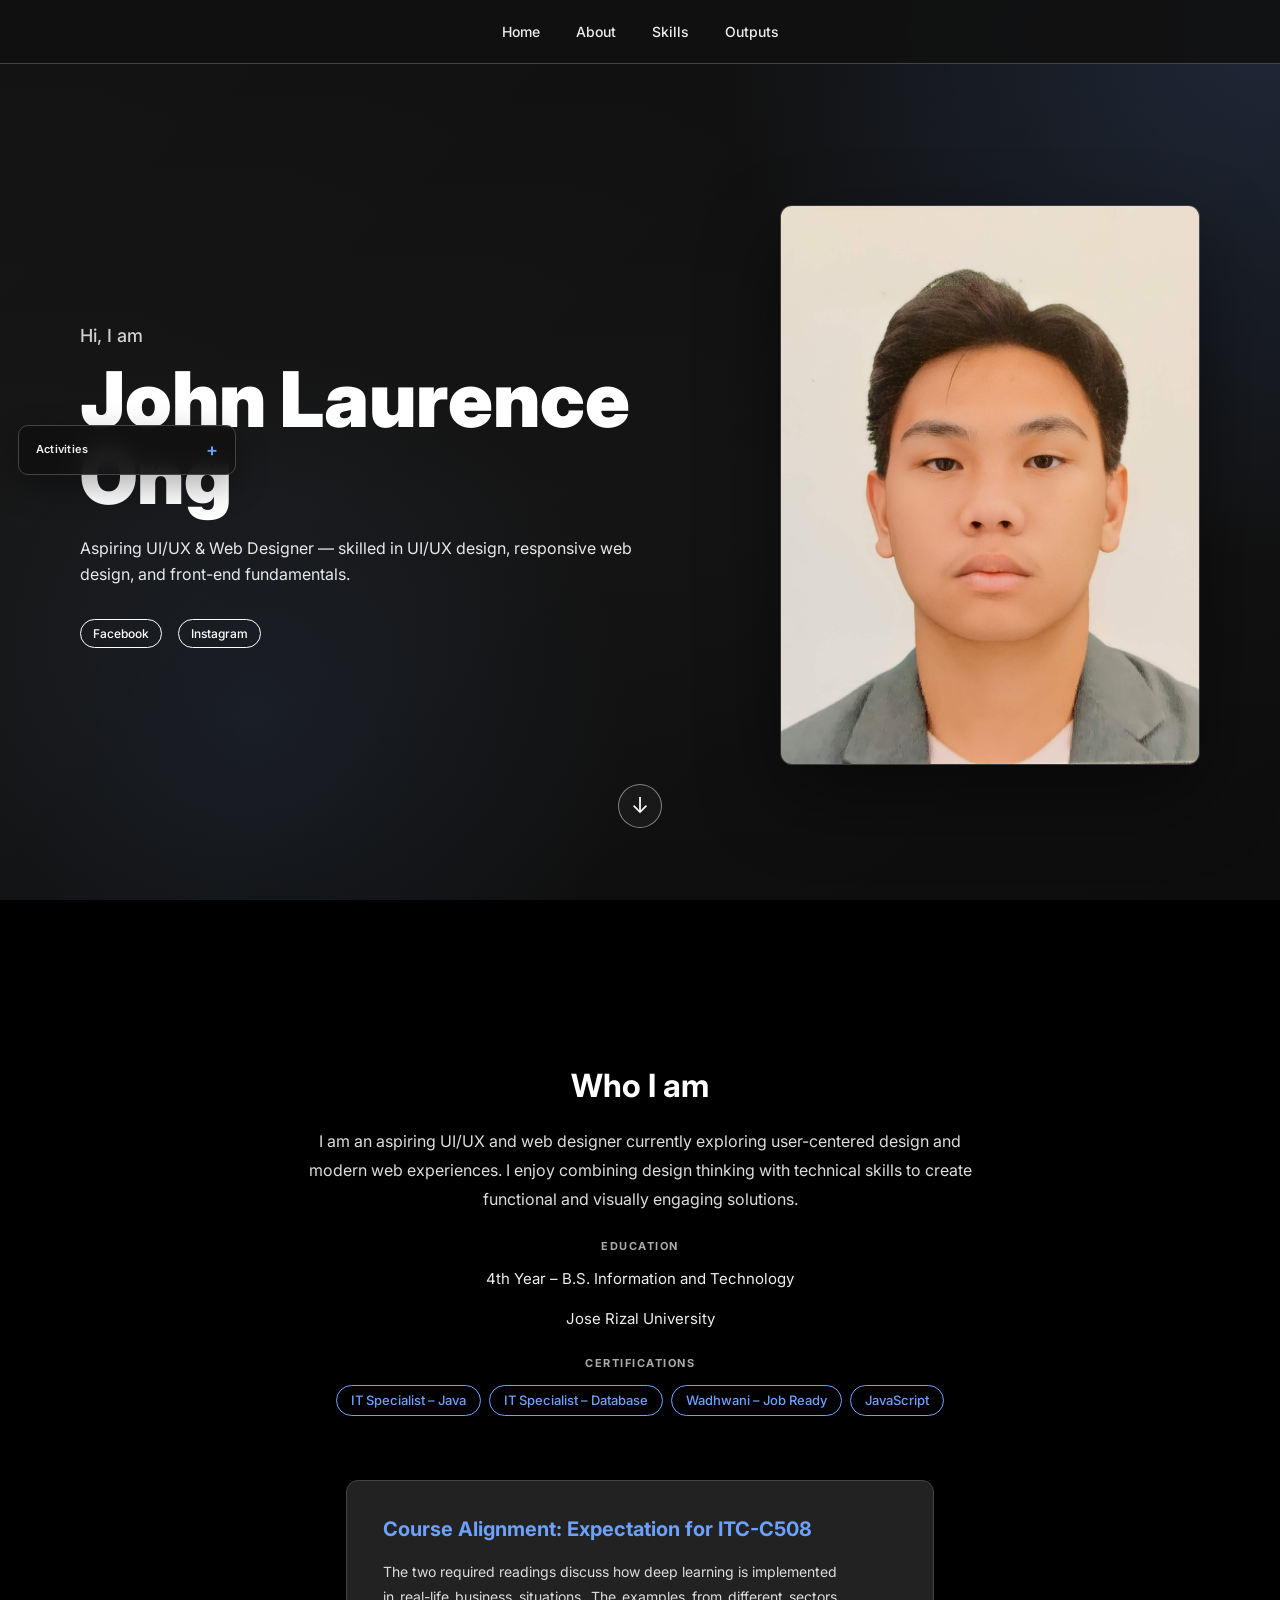
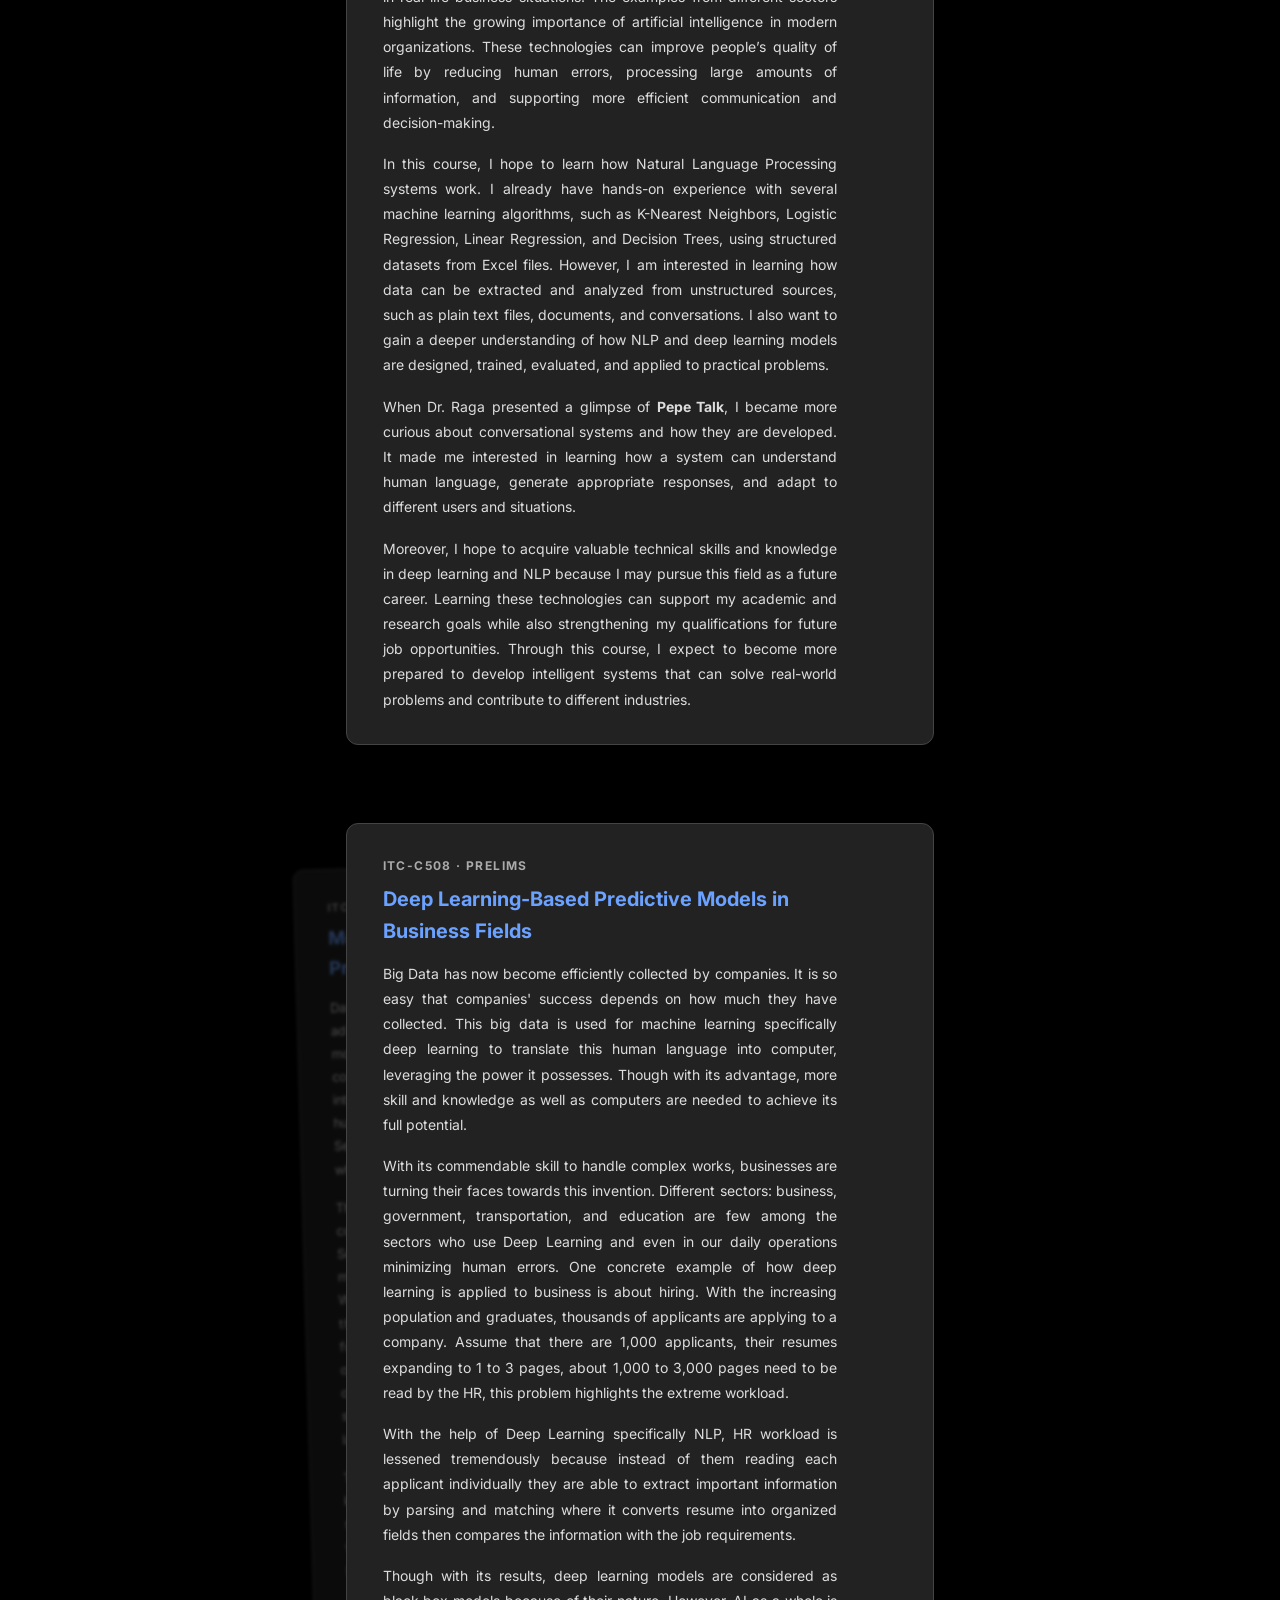
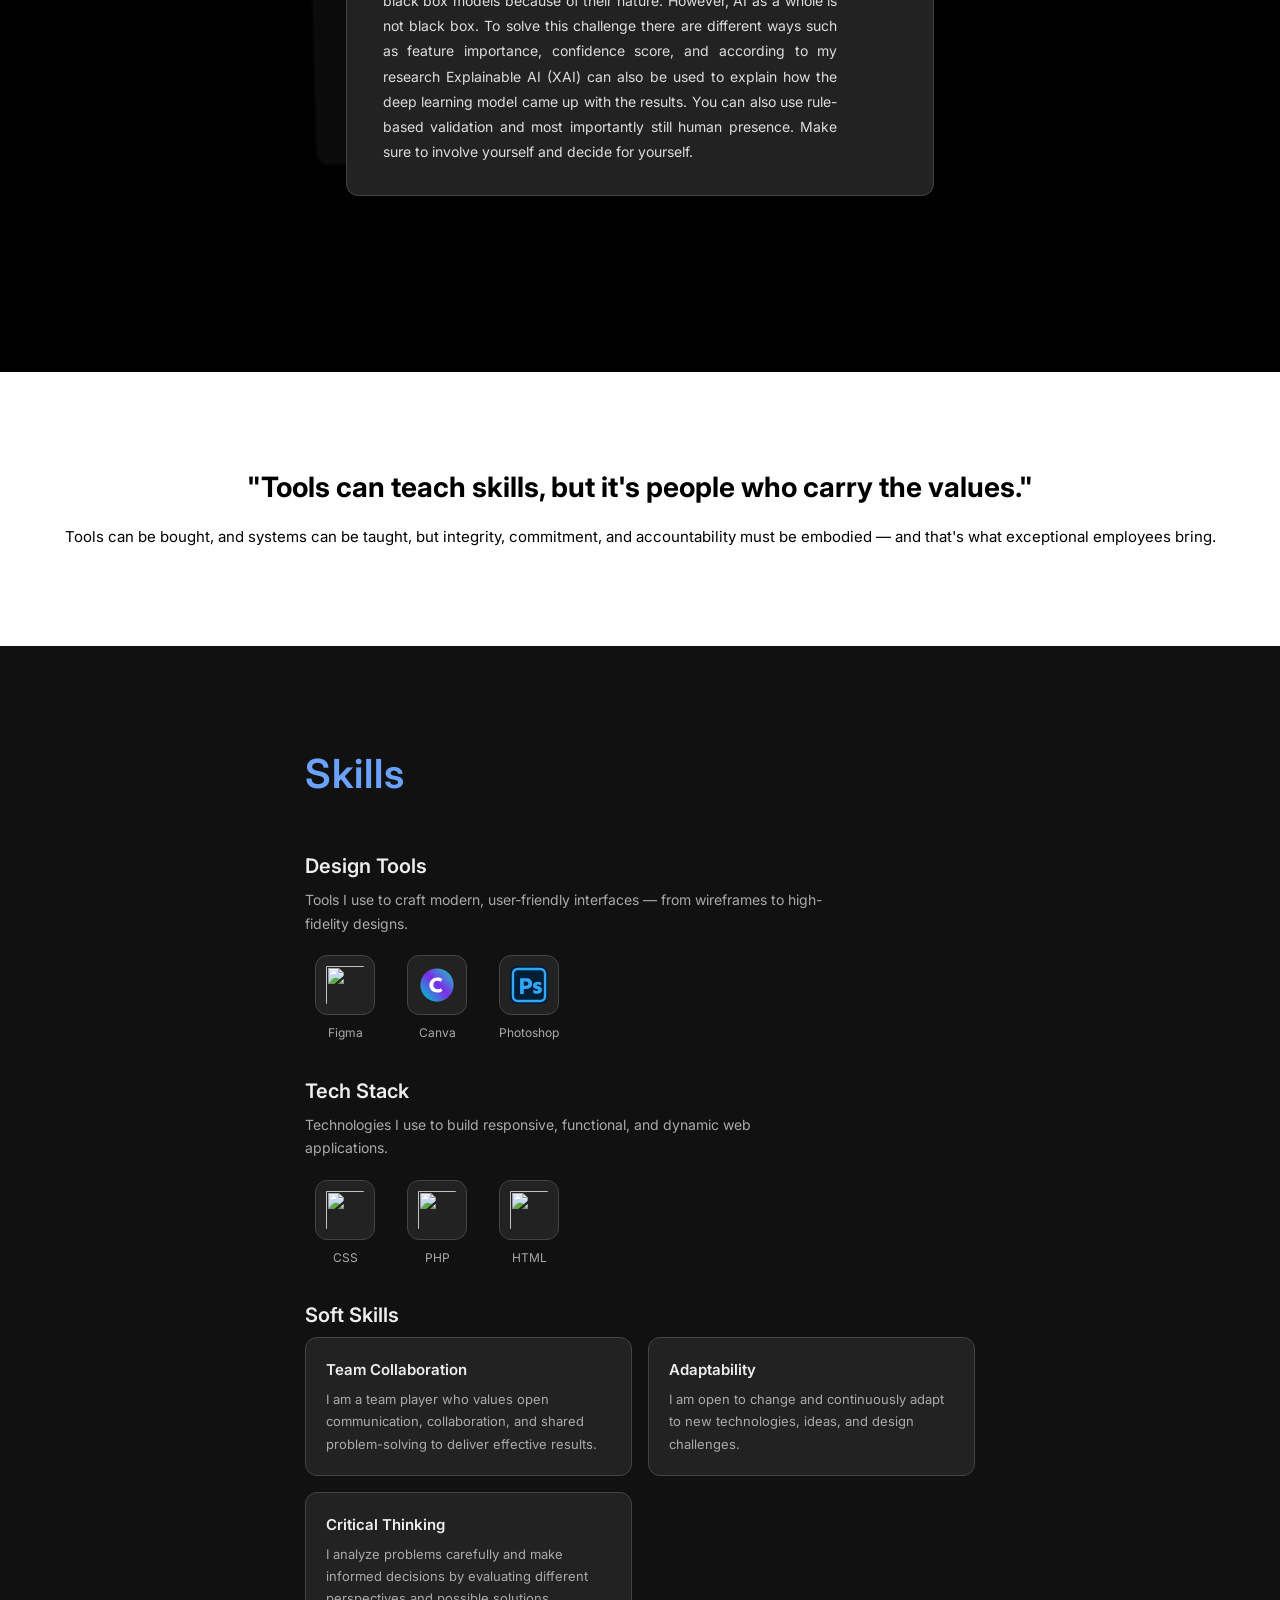
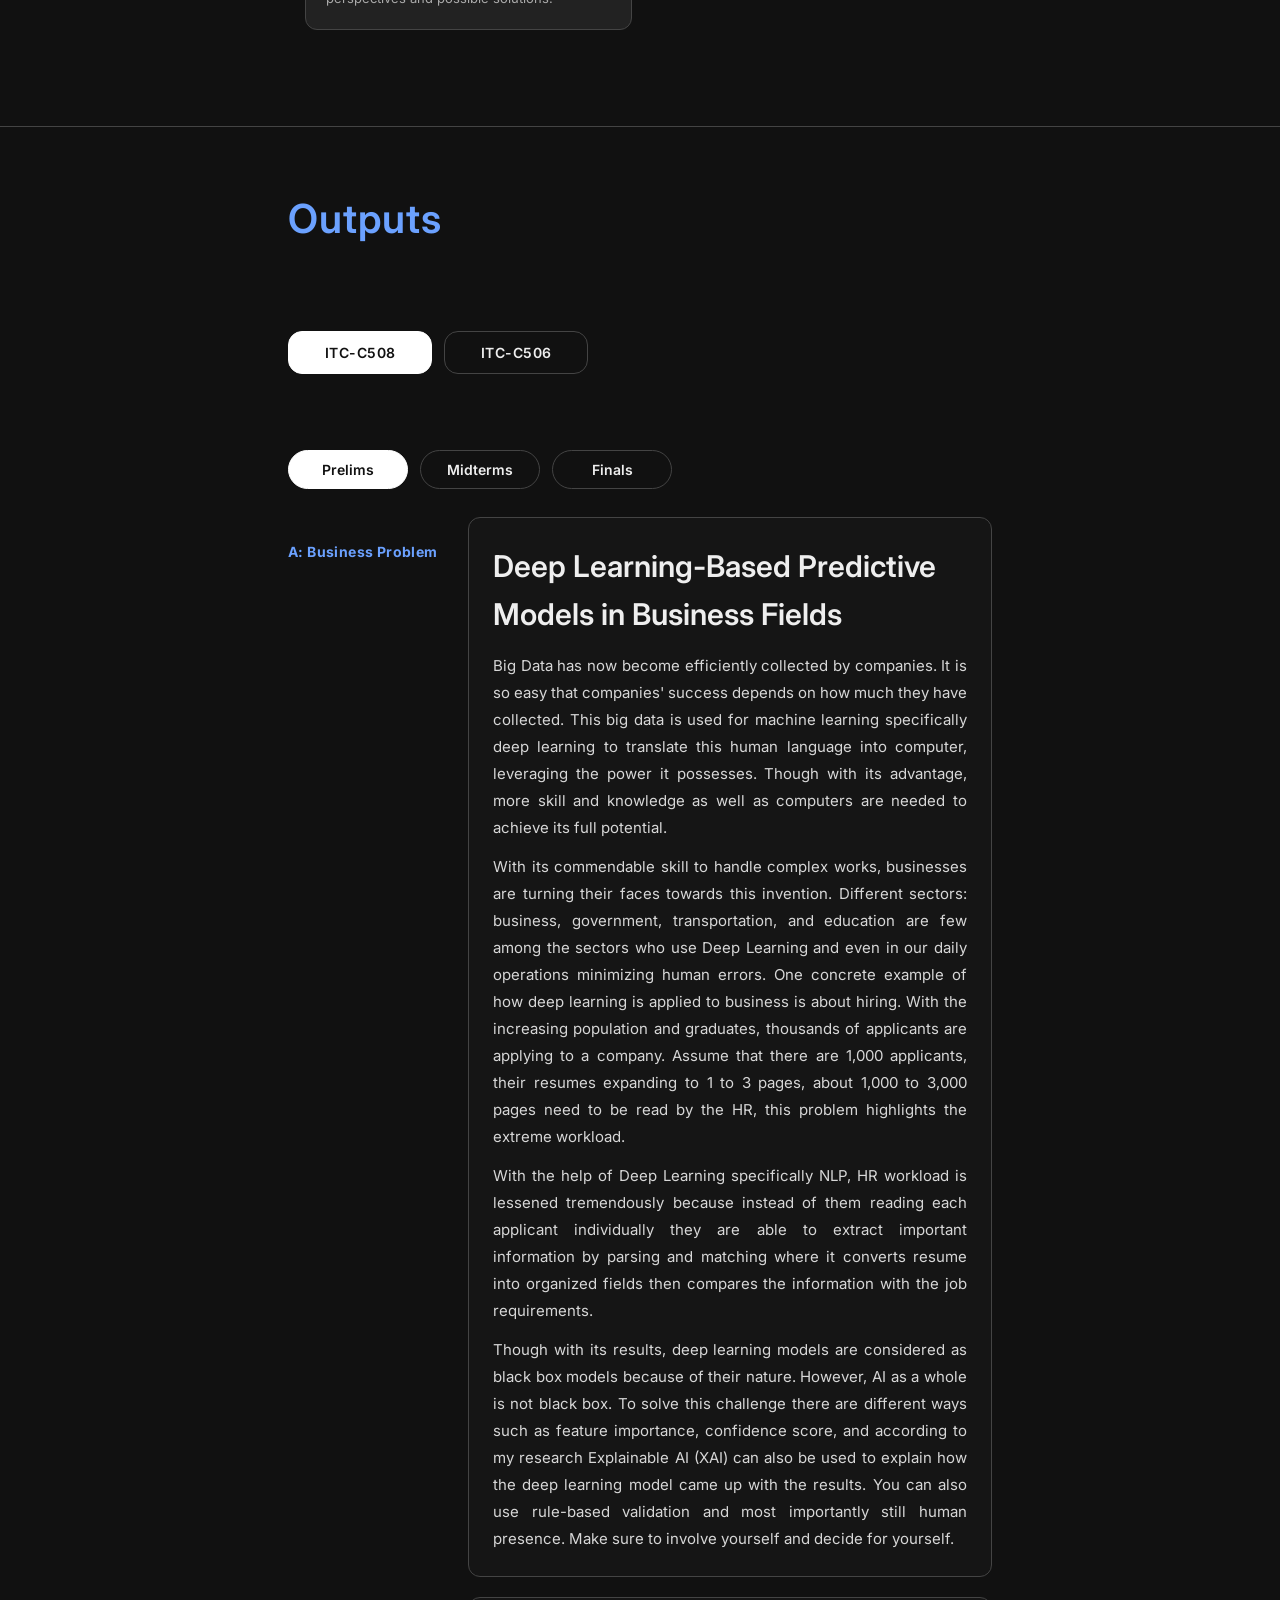
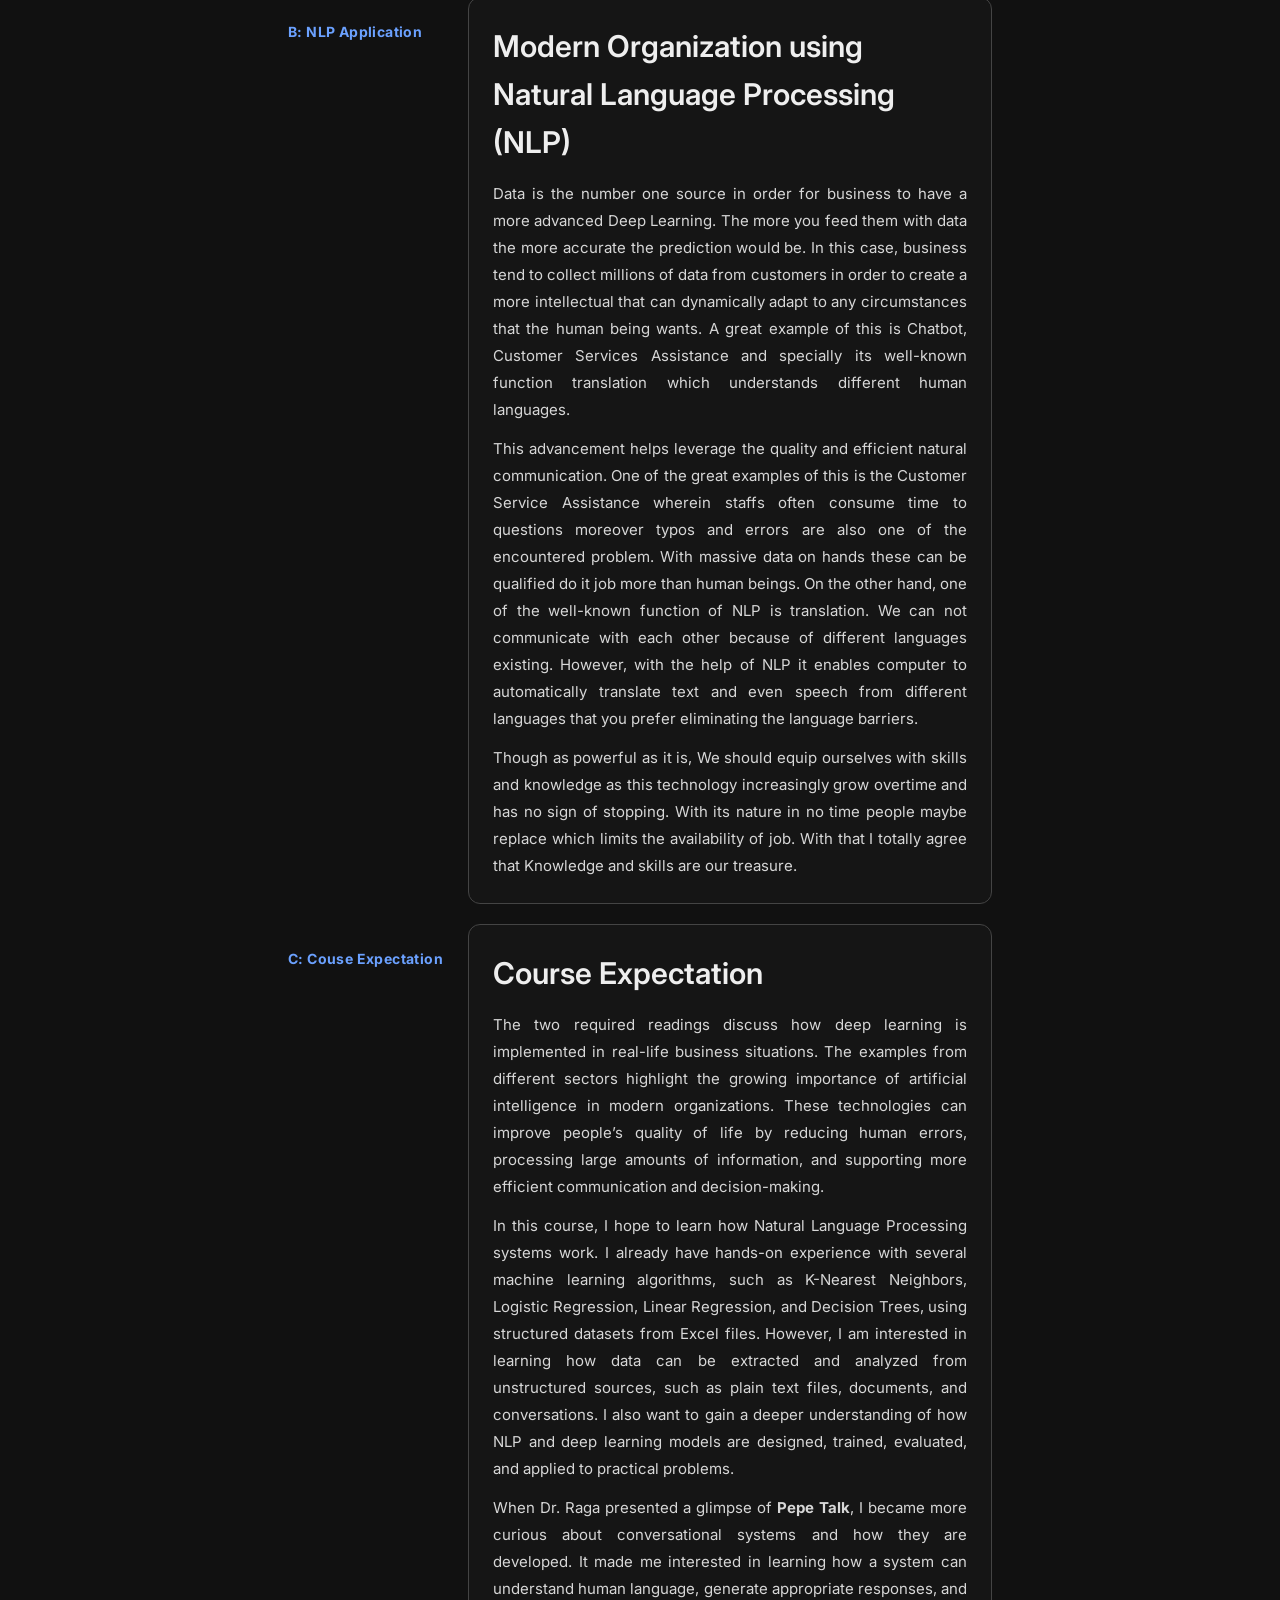
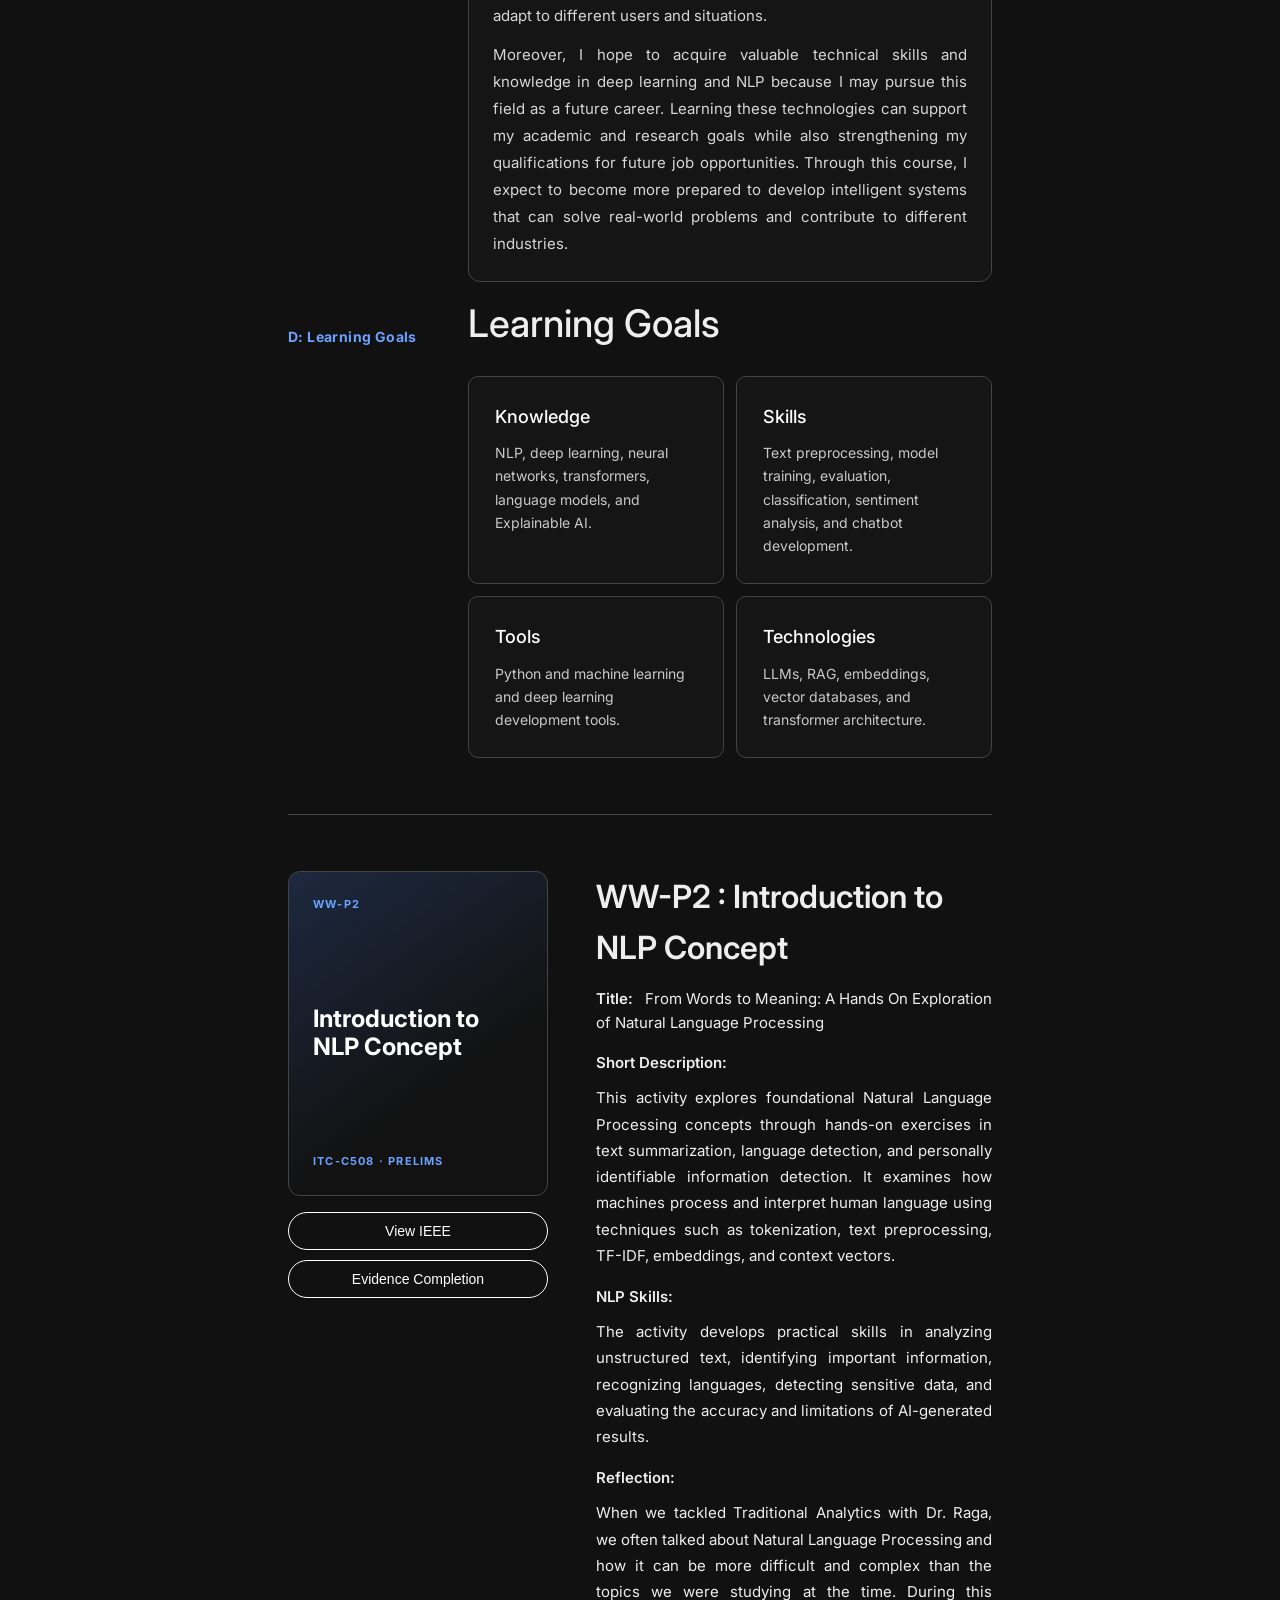
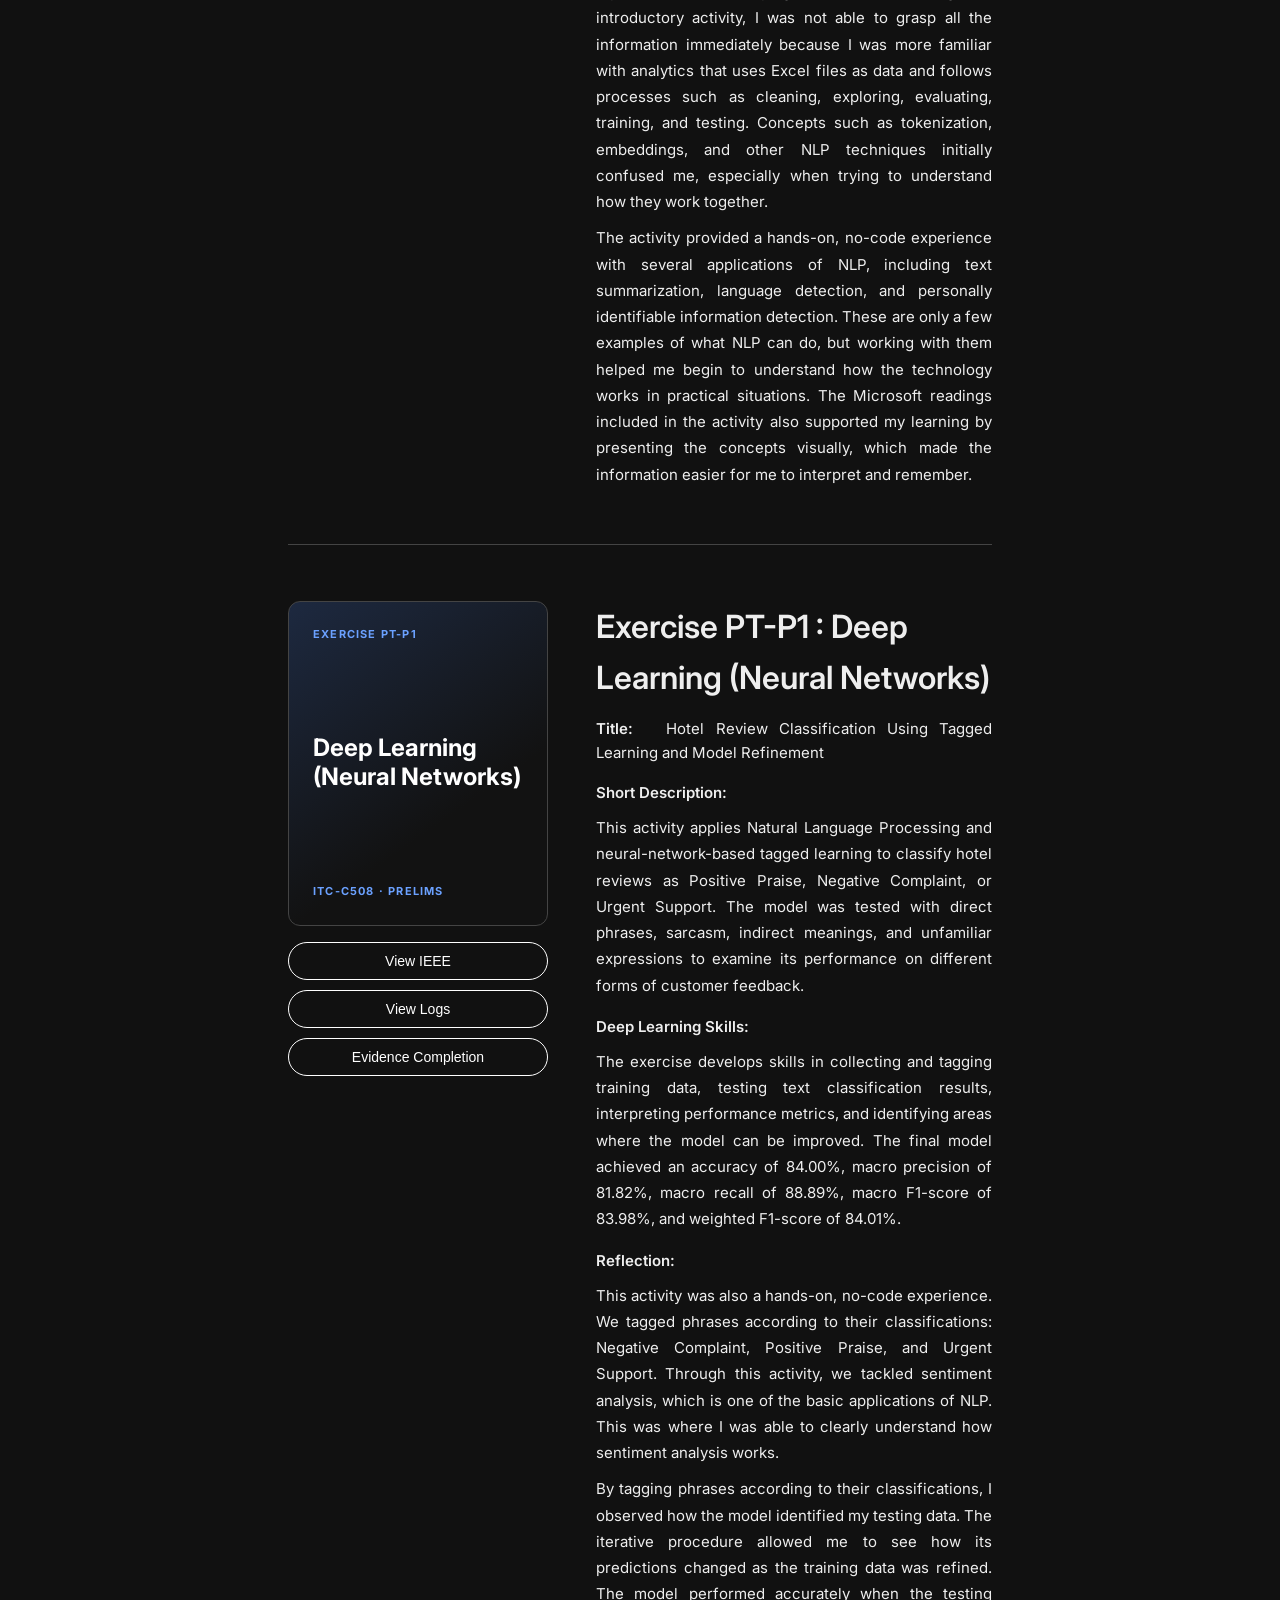
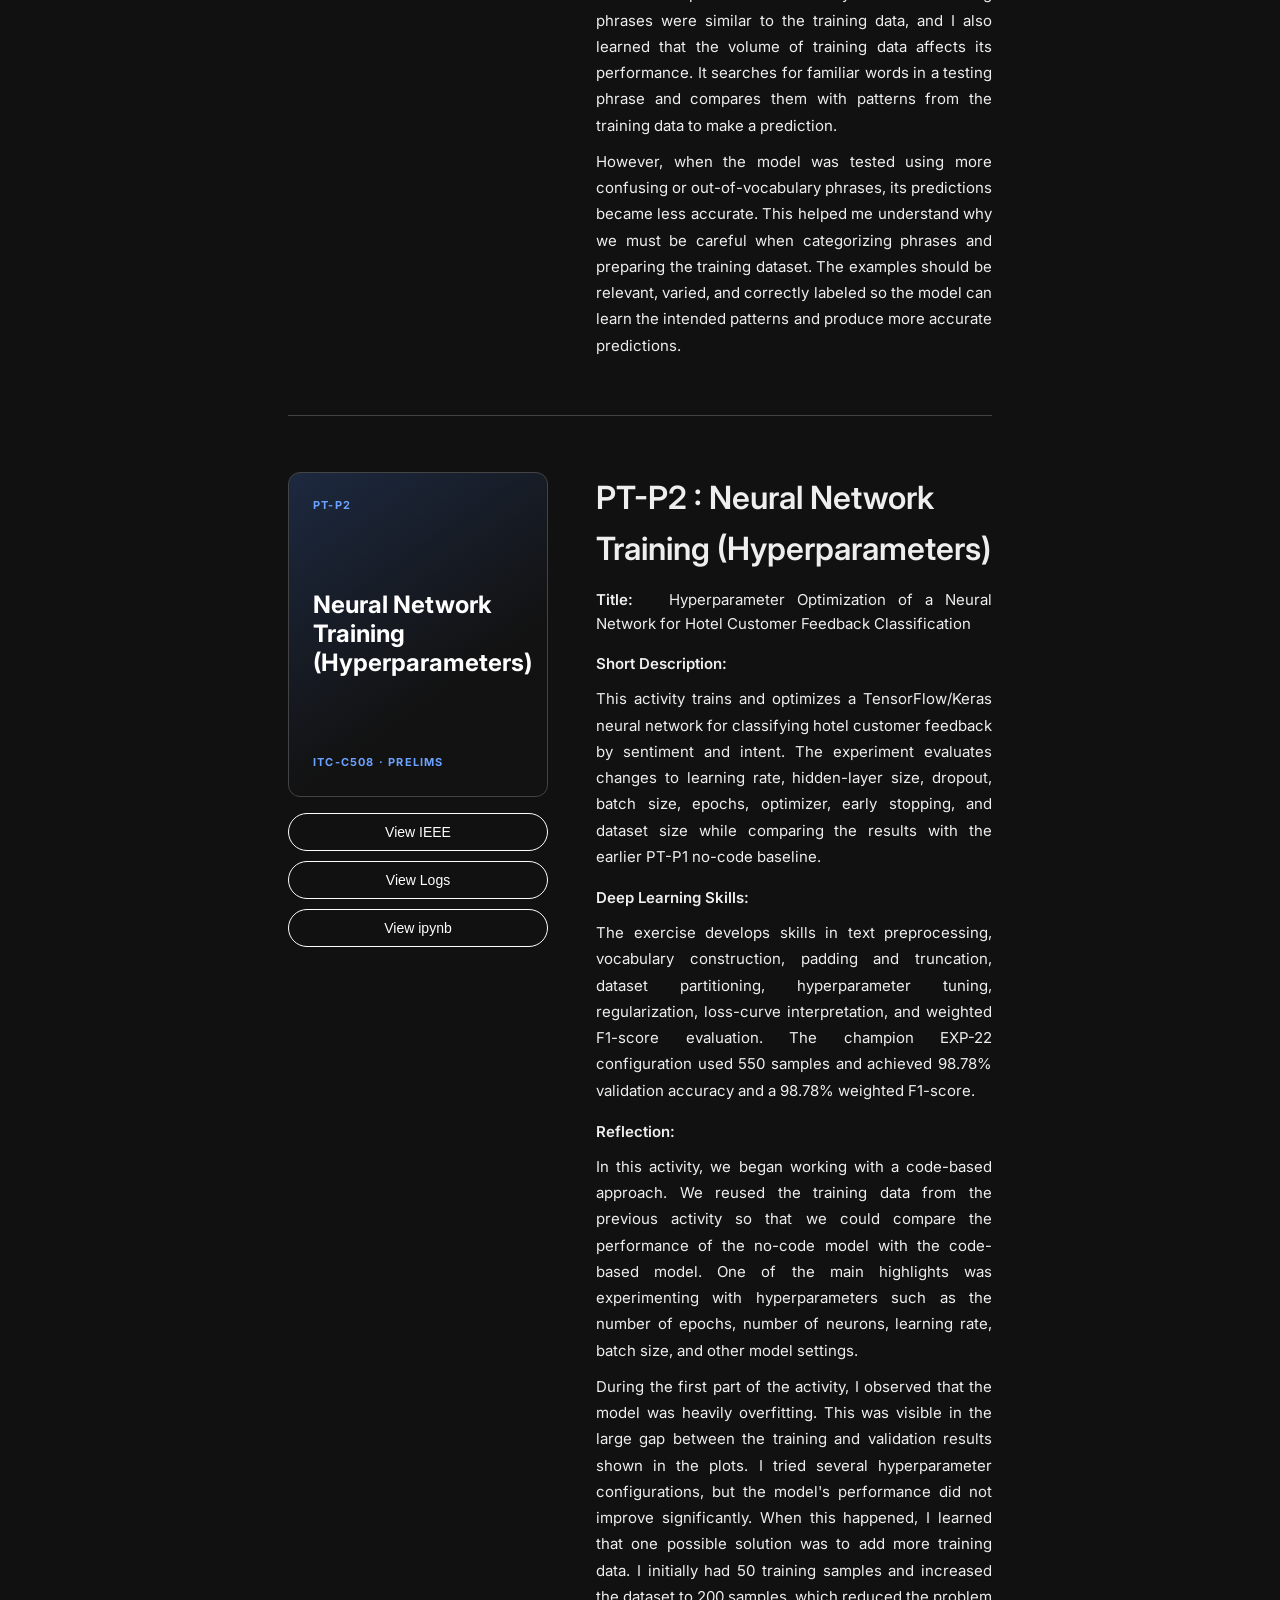
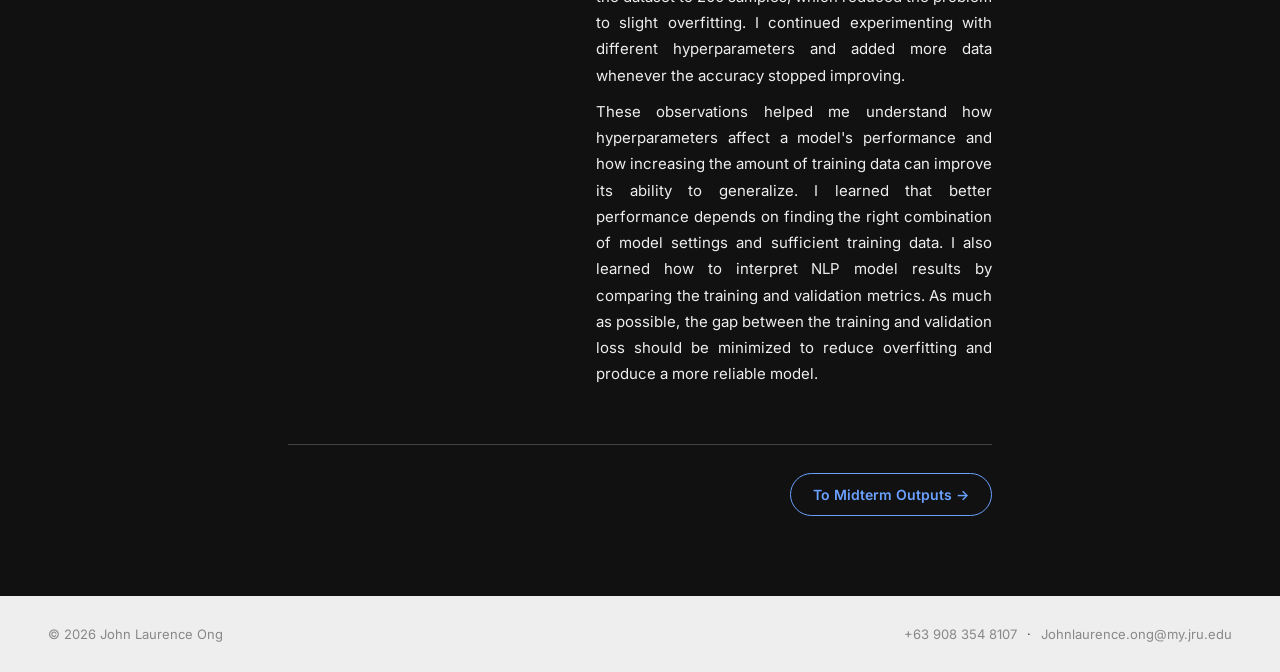
==== commit 0a929dc8: "Add collapsible activity sidebar" ====
--- a/index.html
+++ b/index.html
@@ -22,12 +22,31 @@
   </nav>
 
   <nav class="side-nav" aria-label="Quick portfolio navigation">
-    <a href="#home">Home</a>
-    <a href="#about">About</a>
-    <a href="#skills">Skills</a>
-    <button type="button" onclick="goToC508Term('c508-prelims-tab')">Prelims</button>
-    <button type="button" onclick="goToC508Term('c508-midterms-tab')">Midterms</button>
-    <button type="button" onclick="goToC508Term('c508-finals-tab')">Finals</button>
+    <button class="side-nav__toggle" type="button" aria-expanded="false" aria-controls="side-nav-panel" onclick="toggleSideNav()">
+      <span>Activities</span><span class="side-nav__toggle-icon" aria-hidden="true">+</span>
+    </button>
+    <div class="side-nav__panel" id="side-nav-panel" hidden>
+      <a href="#home">Home</a>
+      <a href="#about">About</a>
+      <a href="#skills">Skills</a>
+      <a href="#projects">Outputs</a>
+
+      <p class="side-nav__label">ITC-C508 · Prelims</p>
+      <button type="button" onclick="goToC508Activity('c508-prelims-tab', 'activity-ww-p2')">WW-P2 · NLP Concepts</button>
+      <button type="button" onclick="goToC508Activity('c508-prelims-tab', 'activity-pt-p1')">PT-P1 · Deep Learning</button>
+      <button type="button" onclick="goToC508Activity('c508-prelims-tab', 'activity-pt-p2')">PT-P2 · Training</button>
+
+      <p class="side-nav__label">ITC-C508 · Midterms</p>
+      <button type="button" onclick="goToC508Activity('c508-midterms-tab', 'activity-pt-m1')">PT-M1 · RAG Chatbot</button>
+      <button type="button" onclick="goToC508Activity('c508-midterms-tab', 'activity-proposal')">Project Proposal</button>
+      <button type="button" onclick="goToC508Activity('c508-midterms-tab', 'activity-revised-proposal')">Revised Proposal</button>
+
+      <p class="side-nav__label">ITC-C508 · Finals</p>
+      <button type="button" onclick="goToC508Activity('c508-finals-tab', 'activity-pt-f1')">PT-F1 · Chunk Setup</button>
+      <button type="button" onclick="goToC508Activity('c508-finals-tab', 'activity-pt-f2')">PT-F2 · Chunk Testing</button>
+      <button type="button" onclick="goToC508Activity('c508-finals-tab', 'activity-rag-experiment')">RAG CPU-GPU Test</button>
+      <button type="button" onclick="goToC508Activity('c508-finals-tab', 'activity-final-project')">Final Project</button>
+    </div>
   </nav>
 
   <!-- ── HERO ────────────────────────────────────────────────────── -->
@@ -249,7 +268,7 @@
                 </div>
                 <div class="project-entry__right">
                   <div class="project-entry__right-text">
-                    <h3 class="project-entry__category">WW-P2 : Introduction to NLP Concept</h3>
+                    <h3 class="project-entry__category" id="activity-ww-p2">WW-P2 : Introduction to NLP Concept</h3>
                     <p class="project-entry__title-line"><span>Title:</span>&nbsp;&nbsp; From Words to Meaning: A Hands On Exploration of Natural Language Processing</p>
                     <p class="project-entry__label">Short Description:</p>
                     <p class="project-entry__desc">This activity explores foundational Natural Language Processing concepts through hands-on exercises in text summarization, language detection, and personally identifiable information detection. It examines how machines process and interpret human language using techniques such as tokenization, text preprocessing, TF-IDF, embeddings, and context vectors.</p>
@@ -277,7 +296,7 @@
                 </div>
                 <div class="project-entry__right">
                   <div class="project-entry__right-text">
-                    <h3 class="project-entry__category">Exercise PT-P1 : Deep Learning (Neural Networks)</h3>
+                    <h3 class="project-entry__category" id="activity-pt-p1">Exercise PT-P1 : Deep Learning (Neural Networks)</h3>
                     <p class="project-entry__title-line"><span>Title:</span>&nbsp;&nbsp; Hotel Review Classification Using Tagged Learning and Model Refinement</p>
                     <p class="project-entry__label">Short Description:</p>
                     <p class="project-entry__desc">This activity applies Natural Language Processing and neural-network-based tagged learning to classify hotel reviews as Positive Praise, Negative Complaint, or Urgent Support. The model was tested with direct phrases, sarcasm, indirect meanings, and unfamiliar expressions to examine its performance on different forms of customer feedback.</p>
@@ -306,7 +325,7 @@
                 </div>
                 <div class="project-entry__right">
                   <div class="project-entry__right-text">
-                    <h3 class="project-entry__category">PT-P2 : Neural Network Training (Hyperparameters)</h3>
+                    <h3 class="project-entry__category" id="activity-pt-p2">PT-P2 : Neural Network Training (Hyperparameters)</h3>
                     <p class="project-entry__title-line"><span>Title:</span>&nbsp;&nbsp; Hyperparameter Optimization of a Neural Network for Hotel Customer Feedback Classification</p>
                     <p class="project-entry__label">Short Description:</p>
                     <p class="project-entry__desc">This activity trains and optimizes a TensorFlow/Keras neural network for classifying hotel customer feedback by sentiment and intent. The experiment evaluates changes to learning rate, hidden-layer size, dropout, batch size, epochs, optimizer, early stopping, and dataset size while comparing the results with the earlier PT-P1 no-code baseline.</p>
@@ -342,7 +361,7 @@
                 </div>
                 <div class="project-entry__right">
                   <div class="project-entry__right-text">
-                    <h3 class="project-entry__category">Lab Exercise PT-M1 (Building and Evaluating a RAG Chatbot)</h3>
+                    <h3 class="project-entry__category" id="activity-pt-m1">Lab Exercise PT-M1 (Building and Evaluating a RAG Chatbot)</h3>
                     <p class="project-entry__title-line"><span>Title:</span>&nbsp;&nbsp; Beyond Generation: Evaluating Grounding and Hallucination in a Study Skills RAG Assistant</p>
                     <p class="project-entry__label">Short Description:</p>
                     <p class="project-entry__desc">This activity builds a Retrieval-Augmented Generation chatbot for the Study Skills domain under SDG 4: Quality Education. It loads and chunks a reference document, generates embeddings, stores them in ChromaDB, retrieves relevant passages, and uses a Groq-hosted language model to produce responses grounded in the supplied learning material.</p>
@@ -372,7 +391,7 @@
                 </div>
                 <div class="project-entry__right">
                   <div class="project-entry__right-text">
-                    <h3 class="project-entry__category">Project Proposal</h3>
+                    <h3 class="project-entry__category" id="activity-proposal">Project Proposal</h3>
                     <p class="project-entry__title-line"><span>Title:</span>&nbsp;&nbsp; LalimSalita: A RAG-Based Contextual Vocabulary Tool for Difficult Filipino Words in <em>Florante at Laura</em></p>
                     <p class="project-entry__label">Short Description:</p>
                     <p class="project-entry__desc">This proposal presents LalimSalita, a Retrieval-Augmented Generation (RAG) vocabulary tool that helps Grade 8 students understand unfamiliar, deep, figurative, and context-dependent Filipino words in <em>Florante at Laura</em>.</p>
@@ -400,7 +419,7 @@
                 </div>
                 <div class="project-entry__right">
                   <div class="project-entry__right-text">
-                    <h3 class="project-entry__category">Final Project Proposal (Revised)</h3>
+                    <h3 class="project-entry__category" id="activity-revised-proposal">Final Project Proposal (Revised)</h3>
                     <p class="project-entry__title-line"><span>Title:</span>&nbsp;&nbsp; LalimSalita: A RAG-Based Contextual Vocabulary Tool for Difficult Filipino Words in <em>Florante at Laura</em></p>
                     <p class="project-entry__label">Revision Summary:</p>
                     <p class="project-entry__desc">After presenting the proposal to Dr. Raga, our group documented the feedback and identified the revisions needed for the project. The main change was the language model selected for the chatbot.</p>
@@ -431,7 +450,7 @@
                 </div>
                 <div class="project-entry__right">
                   <div class="project-entry__right-text">
-                    <h3 class="project-entry__category">Lab Exercise PT-F1 (Initial Steps)</h3>
+                    <h3 class="project-entry__category" id="activity-pt-f1">Lab Exercise PT-F1 (Initial Steps)</h3>
                     <p class="project-entry__title-line"><span>Title:</span>&nbsp;&nbsp; Optimizing Chunk Size and Overlap for RAG Retrieval</p>
                     <p class="project-entry__label">Short Description:</p>
                     <p class="project-entry__desc">This activity prepares a controlled RAG retrieval experiment to identify the chunk-size and overlap configuration that best supports LalimSalita's vocabulary knowledge base. The notebook extracts text from the source PDF, creates chunks, generates multilingual embeddings, and stores them in a FAISS vector index for retrieval.</p>
@@ -462,7 +481,7 @@
                 </div>
                 <div class="project-entry__right">
                   <div class="project-entry__right-text">
-                    <h3 class="project-entry__category">Lab Exercise PT-F2 (Part 2: Experimenting to Determine the Best Chunk Size and Overlap)</h3>
+                    <h3 class="project-entry__category" id="activity-pt-f2">Lab Exercise PT-F2 (Part 2: Experimenting to Determine the Best Chunk Size and Overlap)</h3>
                     <p class="project-entry__title-line"><span>Title:</span>&nbsp;&nbsp; LalimSalita: Optimizing Chunk Size and Overlap for Filipino Vocabulary Retrieval</p>
                     <p class="project-entry__label">Short Description:</p>
                     <p class="project-entry__desc">This activity continues the RAG retrieval experiment by testing multiple chunk-size and overlap configurations against the Filipino vocabulary source. The experiment records the generated chunk count and evaluates retrieval performance for each configuration.</p>
@@ -490,7 +509,7 @@
                   </div>
                 </div>
                 <div class="project-entry__right"><div class="project-entry__right-text">
-                  <h3 class="project-entry__category">RAG Experiment: Optimization and CPU-GPU Testing</h3>
+                  <h3 class="project-entry__category" id="activity-rag-experiment">RAG Experiment: Optimization and CPU-GPU Testing</h3>
                   <p class="project-entry__title-line"><span>Title:</span>&nbsp;&nbsp; LalimSalita: A RAG-Based Contextual Vocabulary for Difficult Filipino Words in <em>Florante at Laura</em></p>
                   <p class="project-entry__label">Short Description:</p>
                   <p class="project-entry__desc">This activity develops a LalimSalita RAG prototype for difficult Filipino vocabulary in <em>Florante at Laura</em>. It tests chunk size, overlap, and Top-K using the same dataset and questions, then compares the runtime performance of the pipeline on CPU and GPU in Google Colab.</p>
@@ -522,7 +541,7 @@
                   </div>
                 </div>
                 <div class="project-entry__right"><div class="project-entry__right-text">
-                  <h3 class="project-entry__category">Final Project: LalimSalita RAG Chatbot</h3>
+                  <h3 class="project-entry__category" id="activity-final-project">Final Project: LalimSalita RAG Chatbot</h3>
                   <p class="project-entry__title-line"><span>Title:</span>&nbsp;&nbsp; LalimSalita: Bridging Literary Language and Meaning Through a Retrieval-Augmented Filipino Vocabulary Assistant</p>
                   <p class="project-entry__label">Short Description:</p>
                   <p class="project-entry__desc">LalimSalita is a Retrieval-Augmented Generation chatbot that helps learners understand difficult Filipino vocabulary in <em>Florante at Laura</em>. It processes the vocabulary knowledge base, retrieves supporting passages, and generates contextual explanations grounded in the retrieved information.</p>
@@ -2666,6 +2685,21 @@
       document.getElementById('fourth-year-tab').click();
       document.getElementById(tabId).click();
       document.getElementById('projects').scrollIntoView({ behavior: 'smooth', block: 'start' });
+    }
+    function toggleSideNav() {
+      const panel = document.getElementById('side-nav-panel');
+      const toggle = document.querySelector('.side-nav__toggle');
+      const isOpening = panel.hidden;
+      panel.hidden = !isOpening;
+      toggle.setAttribute('aria-expanded', String(isOpening));
+      toggle.querySelector('.side-nav__toggle-icon').textContent = isOpening ? '−' : '+';
+    }
+    function goToC508Activity(tabId, activityId) {
+      document.getElementById('fourth-year-tab').click();
+      document.getElementById(tabId).click();
+      requestAnimationFrame(() => {
+        document.getElementById(activityId).scrollIntoView({ behavior: 'smooth', block: 'start' });
+      });
     }
     function openEvidenceModal() {
       document.getElementById('evidence-modal').classList.add('pdf-modal--open');
--- a/style.css
+++ b/style.css
@@ -82,8 +82,7 @@
   z-index: 90;
   display: flex;
   flex-direction: column;
-  gap: 4px;
-  width: 112px;
+  width: 218px;
   padding: 8px;
   transform: translateY(-50%);
   background: rgba(17,17,17,.92);
@@ -91,6 +90,39 @@
   border-radius: 10px;
   box-shadow: 0 12px 32px rgba(0,0,0,.3);
   backdrop-filter: blur(10px);
+}
+
+.side-nav__panel {
+  display: flex;
+  flex-direction: column;
+  gap: 3px;
+  max-height: 70vh;
+  margin-top: 5px;
+  overflow-y: auto;
+  scrollbar-width: thin;
+}
+
+.side-nav__panel[hidden] { display: none; }
+
+.side-nav__toggle {
+  display: flex !important;
+  align-items: center;
+  justify-content: space-between;
+  color: var(--text) !important;
+}
+
+.side-nav__toggle-icon {
+  color: var(--accent);
+  font-size: 18px;
+  line-height: 1;
+}
+
+.side-nav__label {
+  margin: 9px 8px 2px;
+  color: var(--accent);
+  font: 700 9px/1.2 var(--font);
+  letter-spacing: .09em;
+  text-transform: uppercase;
 }
 
 .side-nav a,
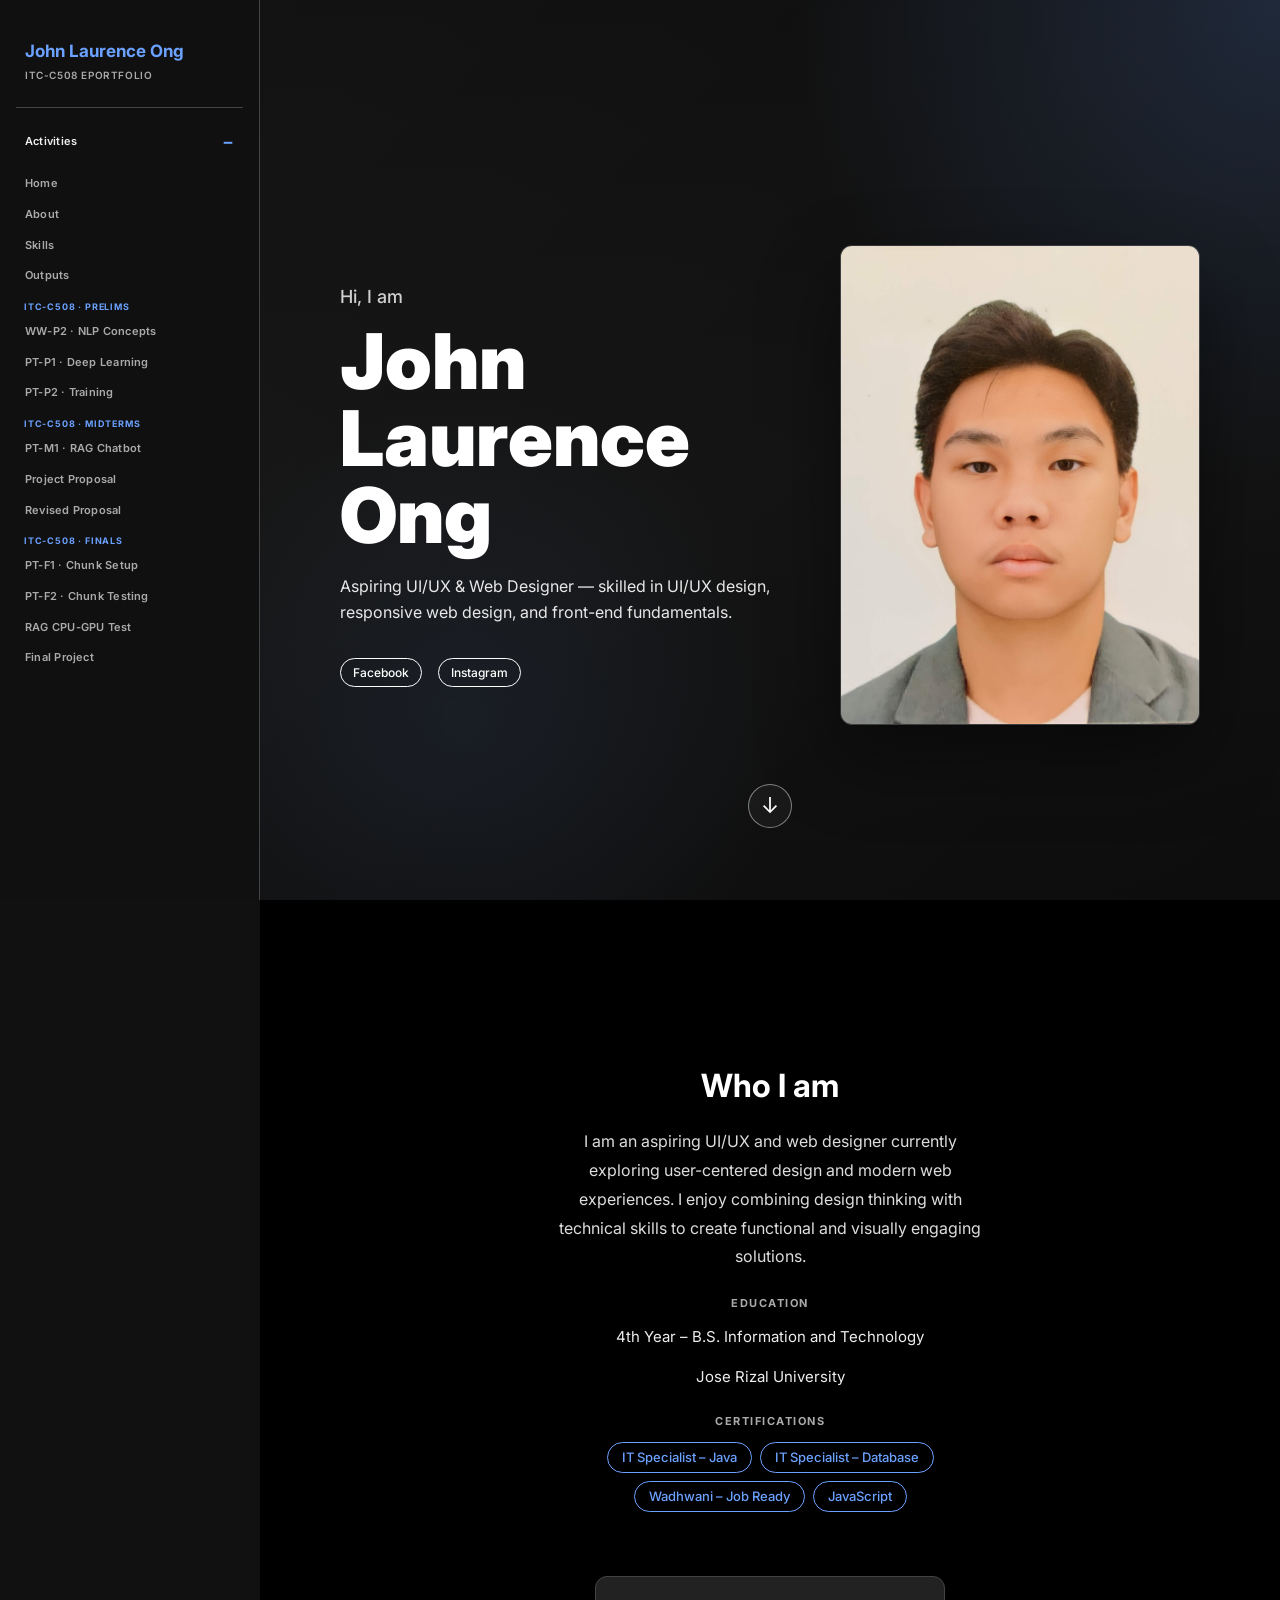
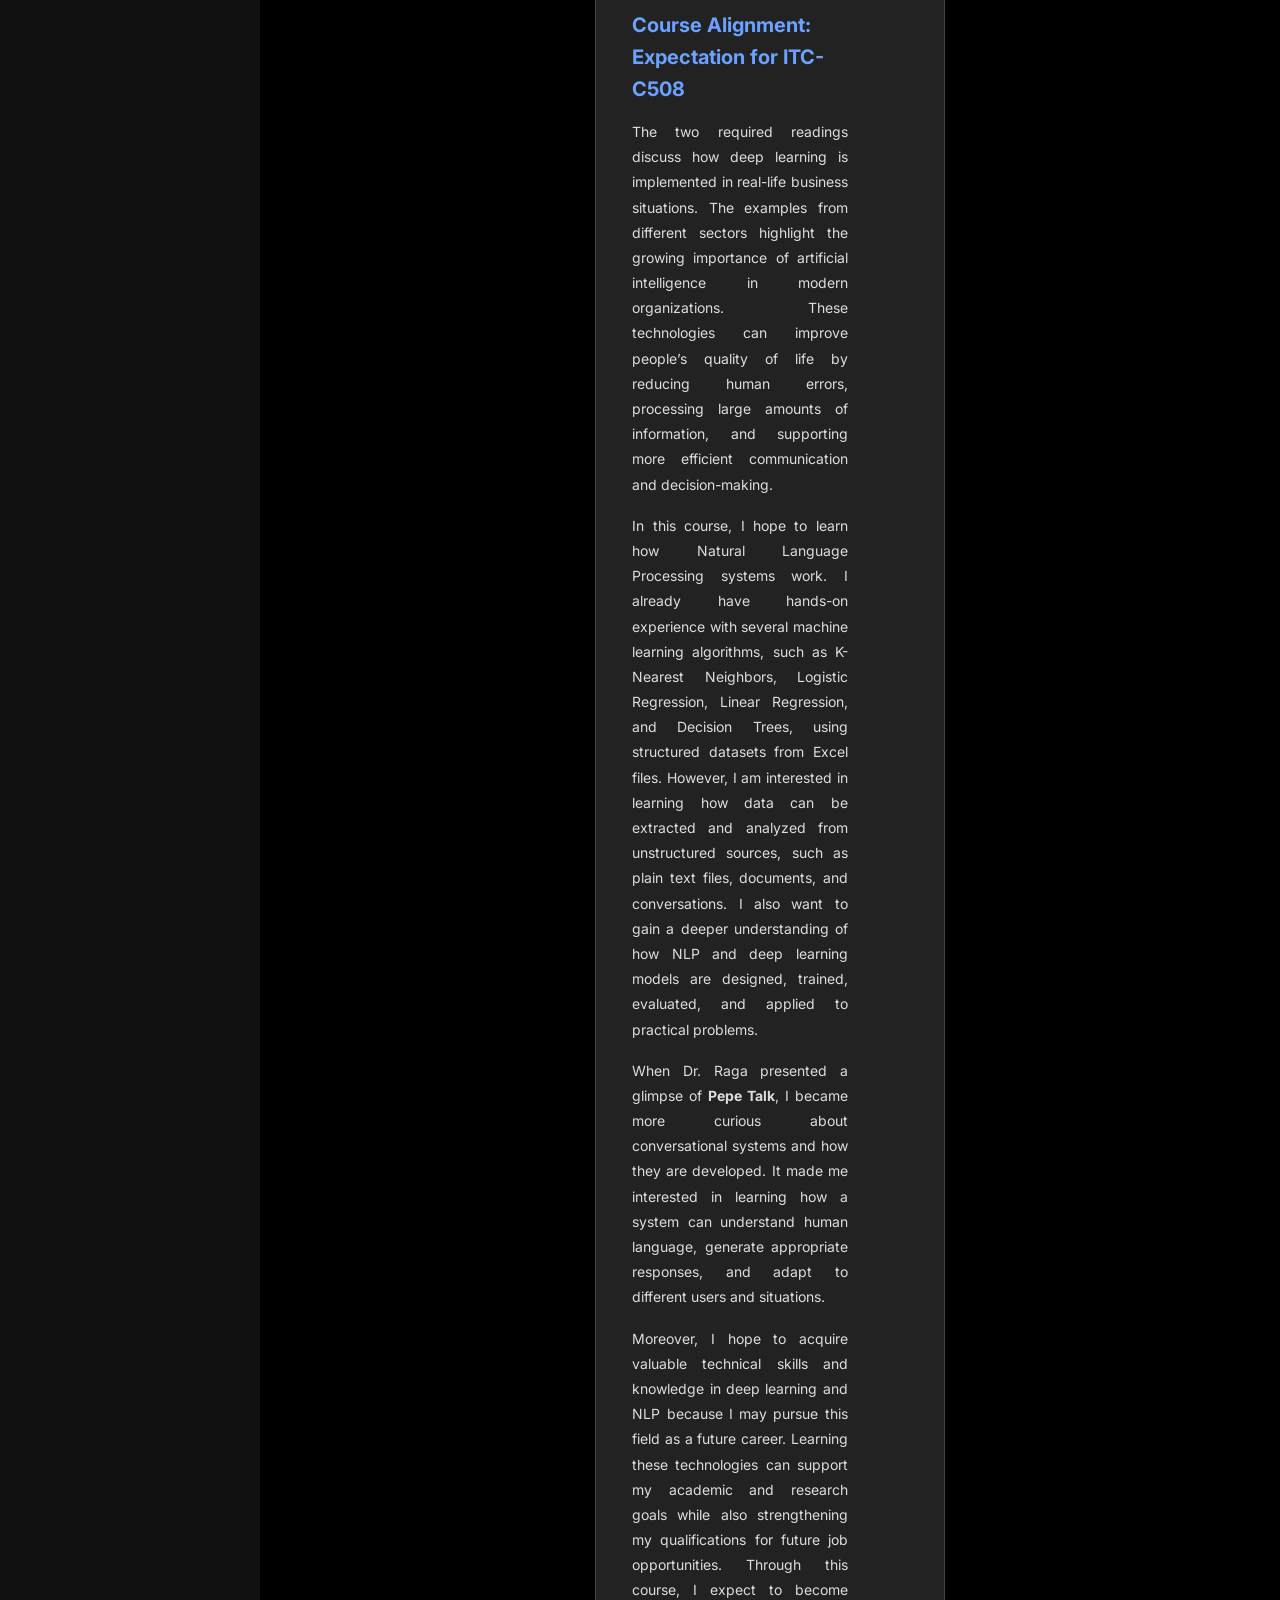
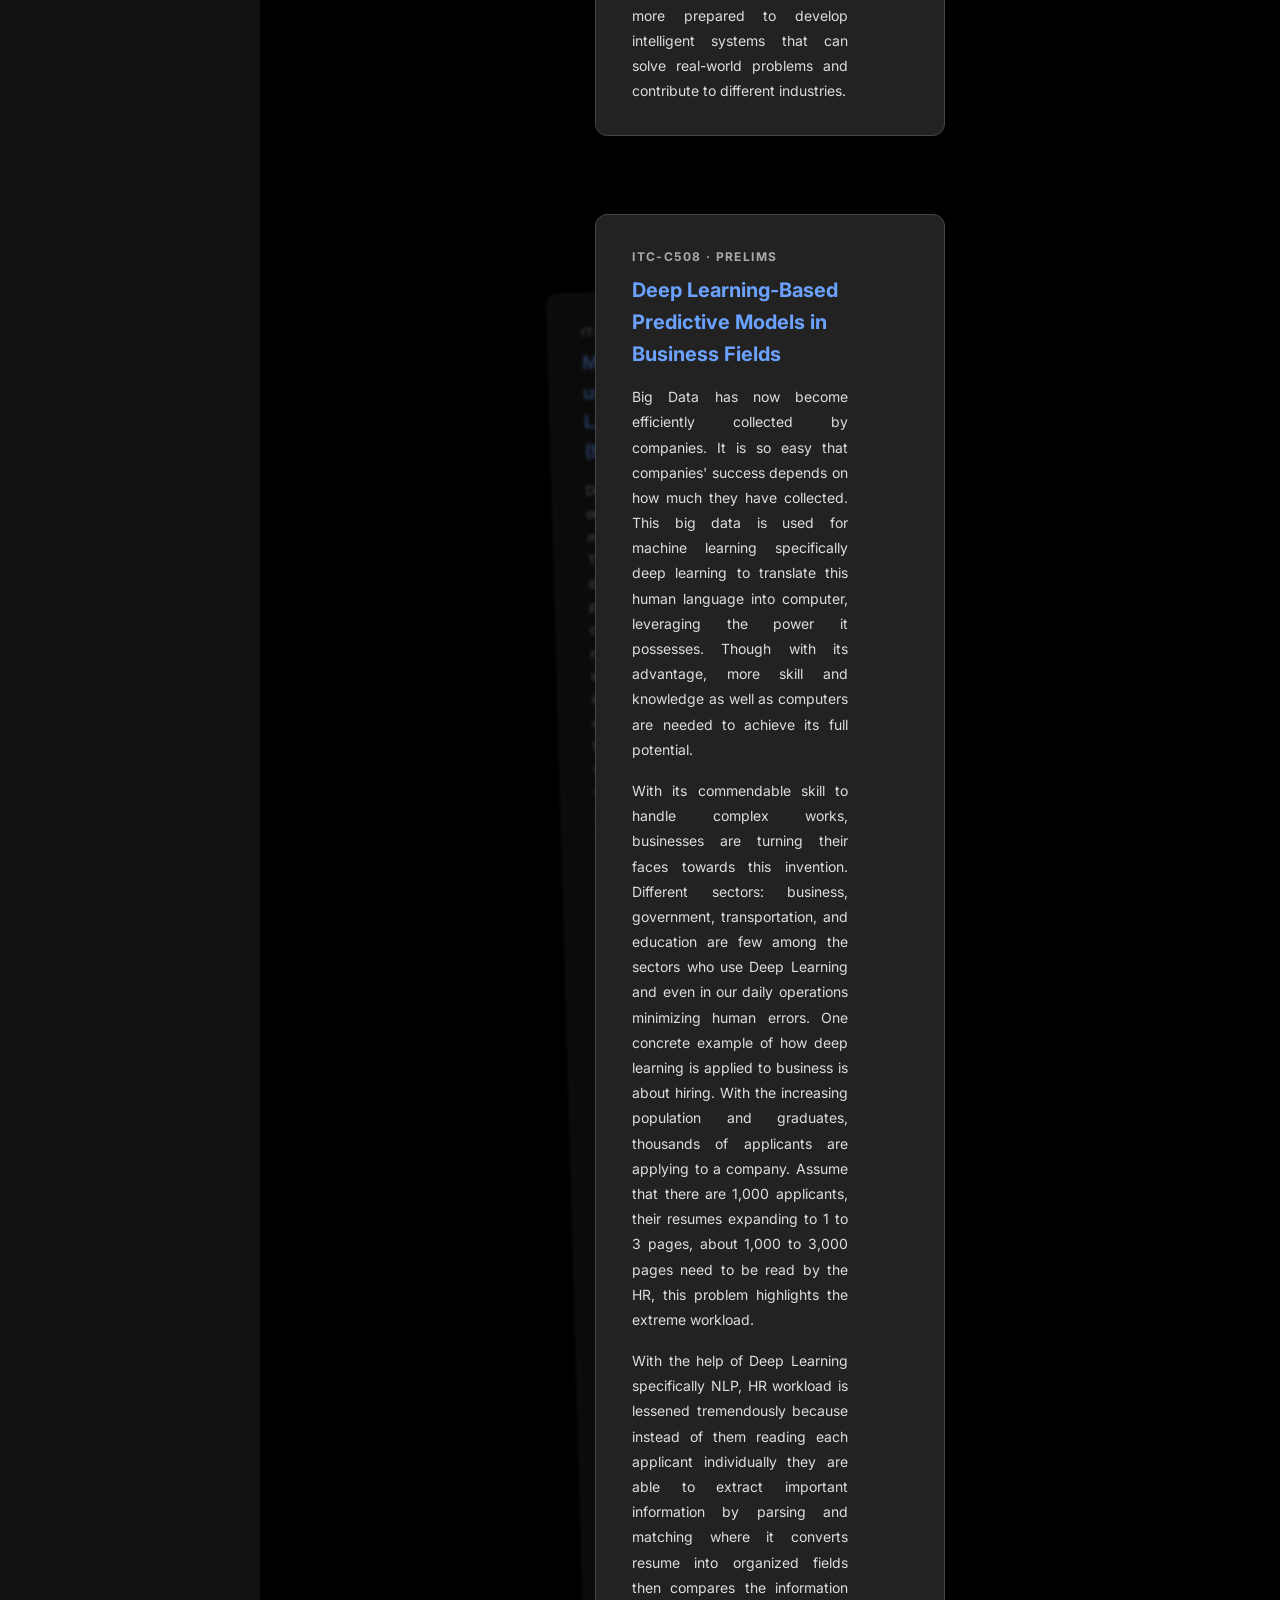
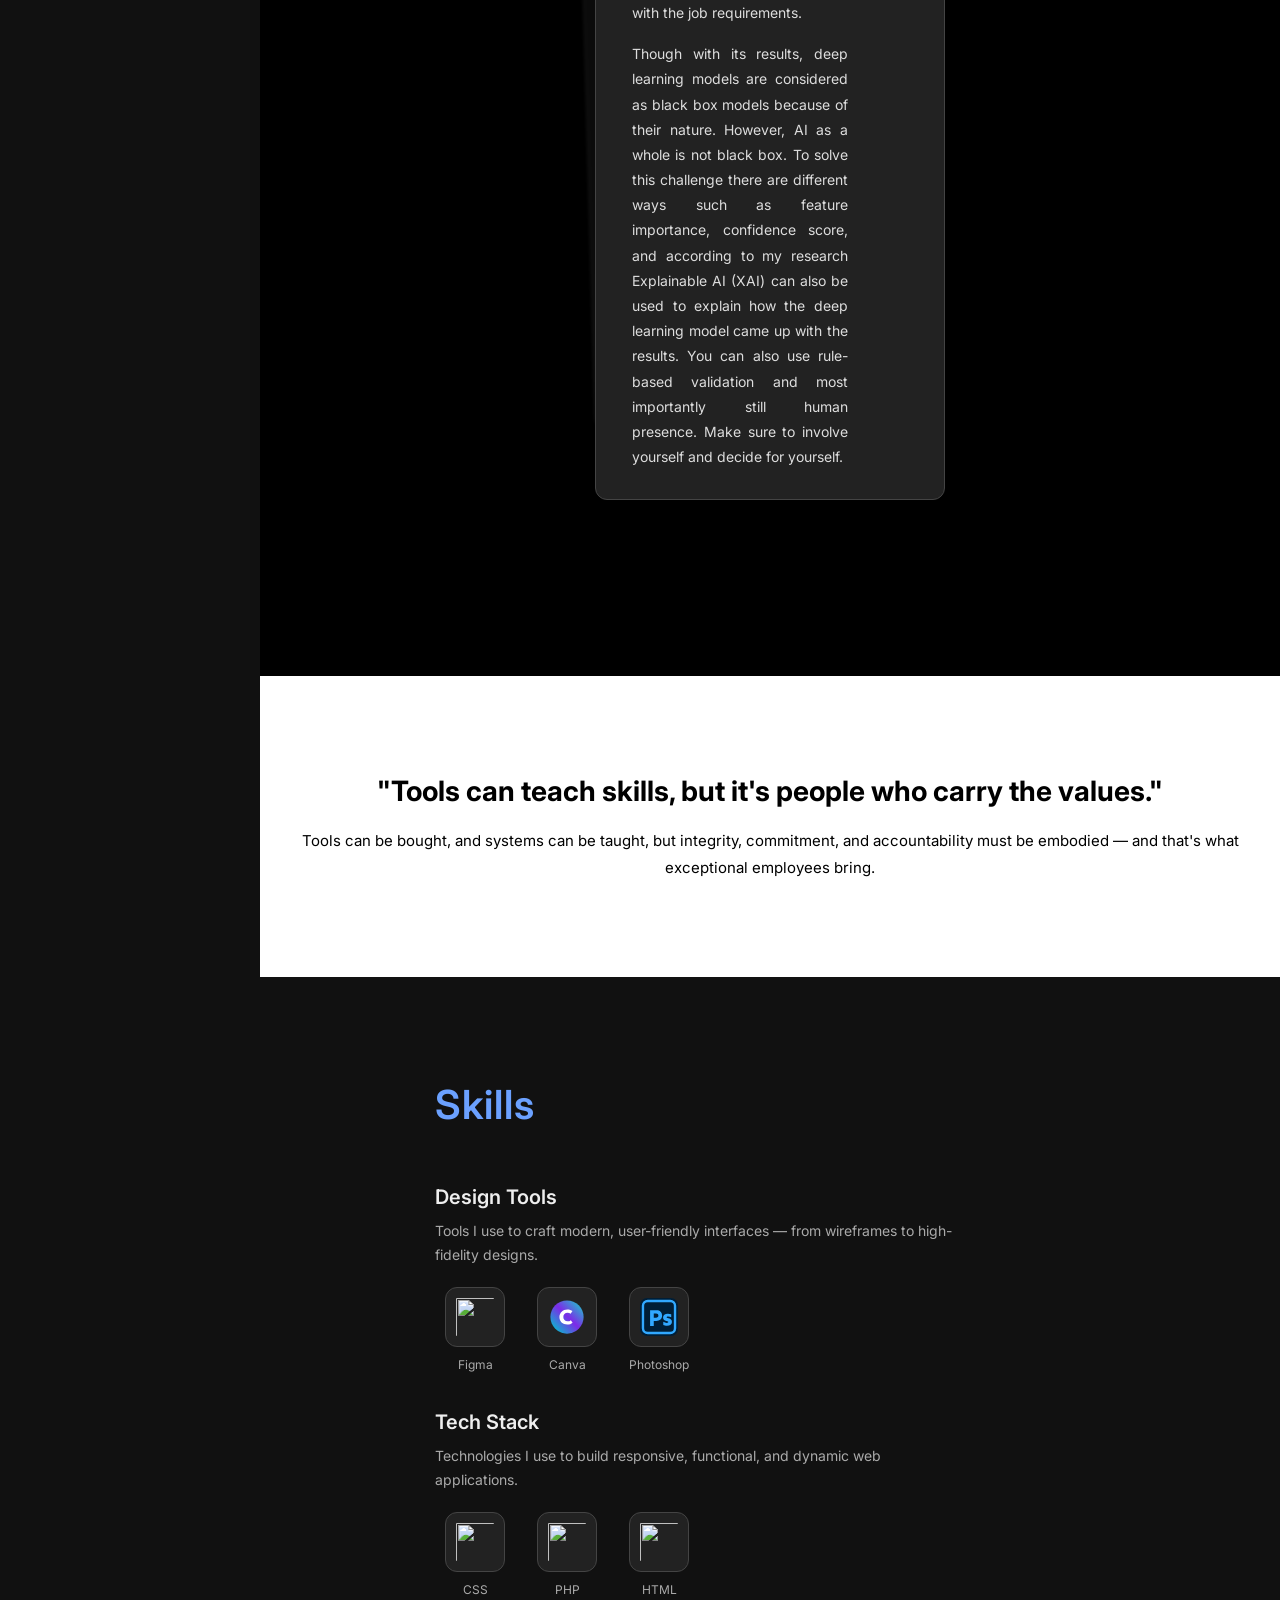
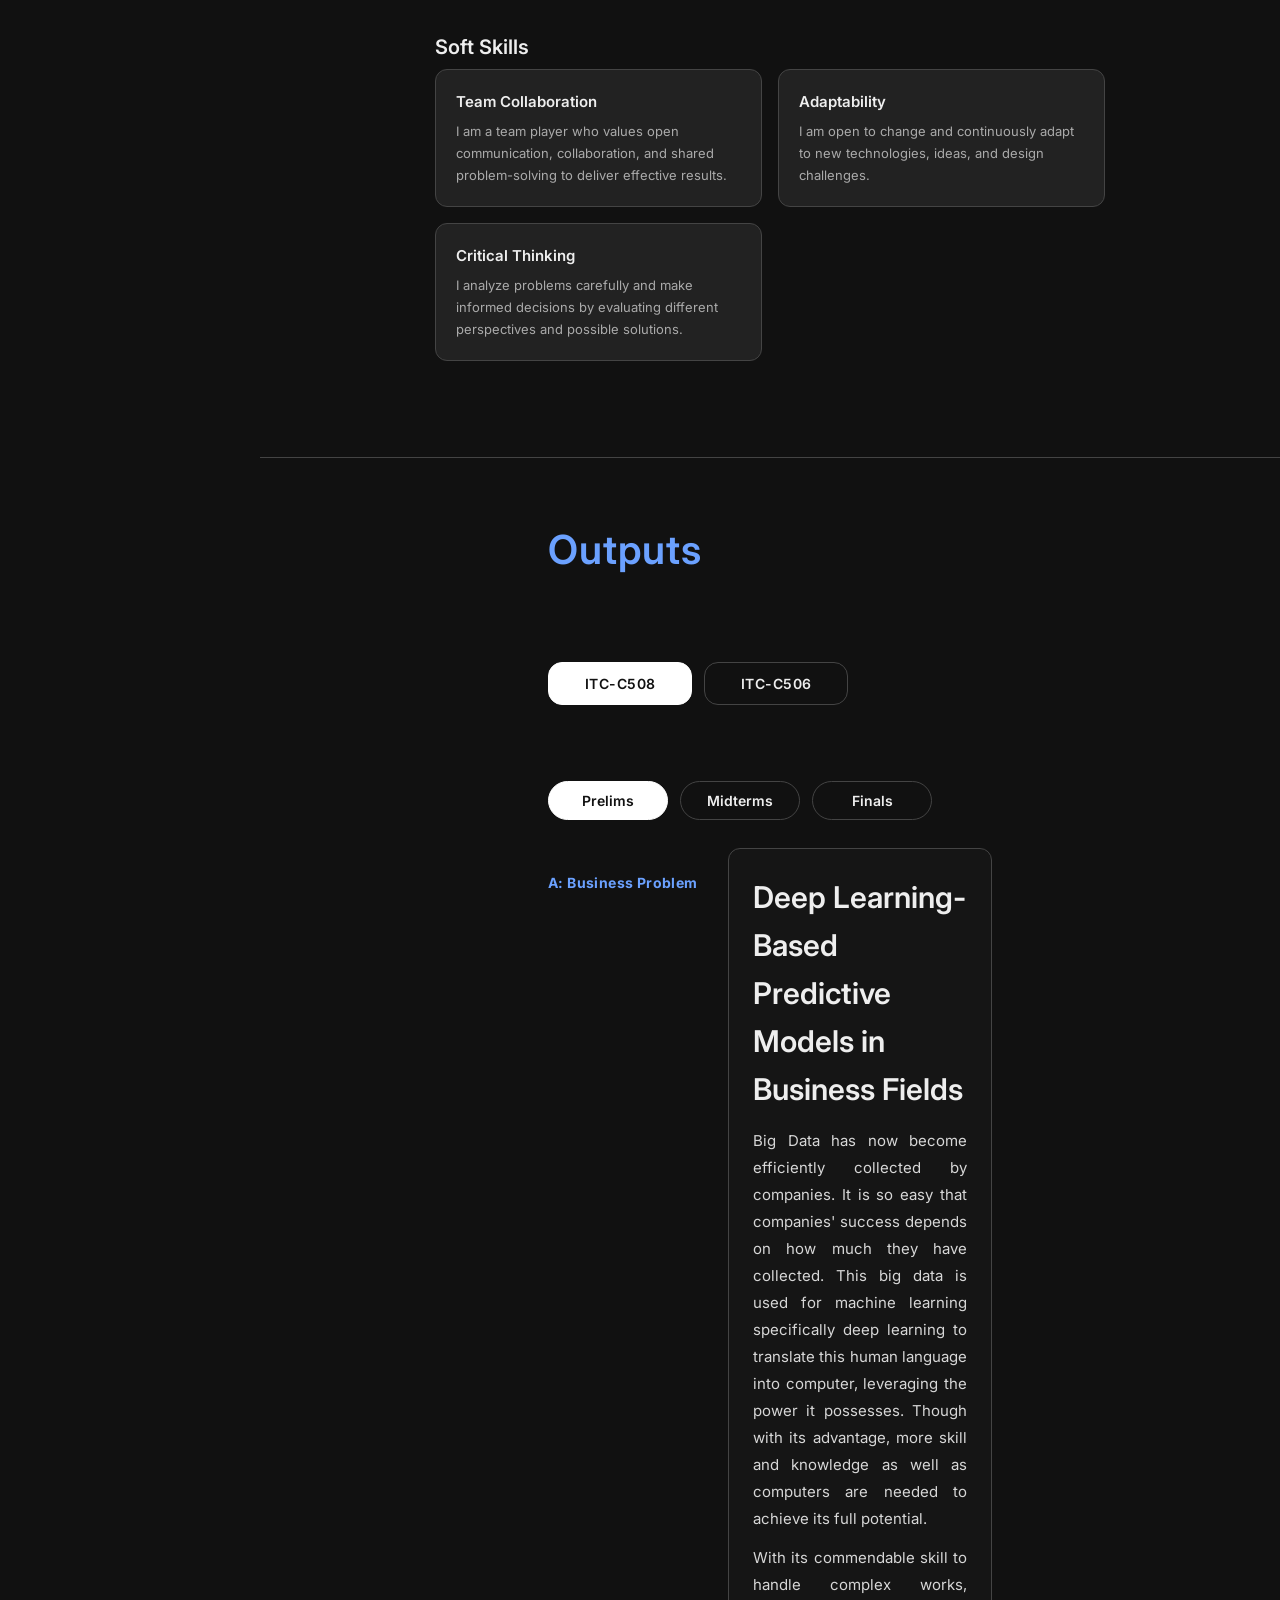
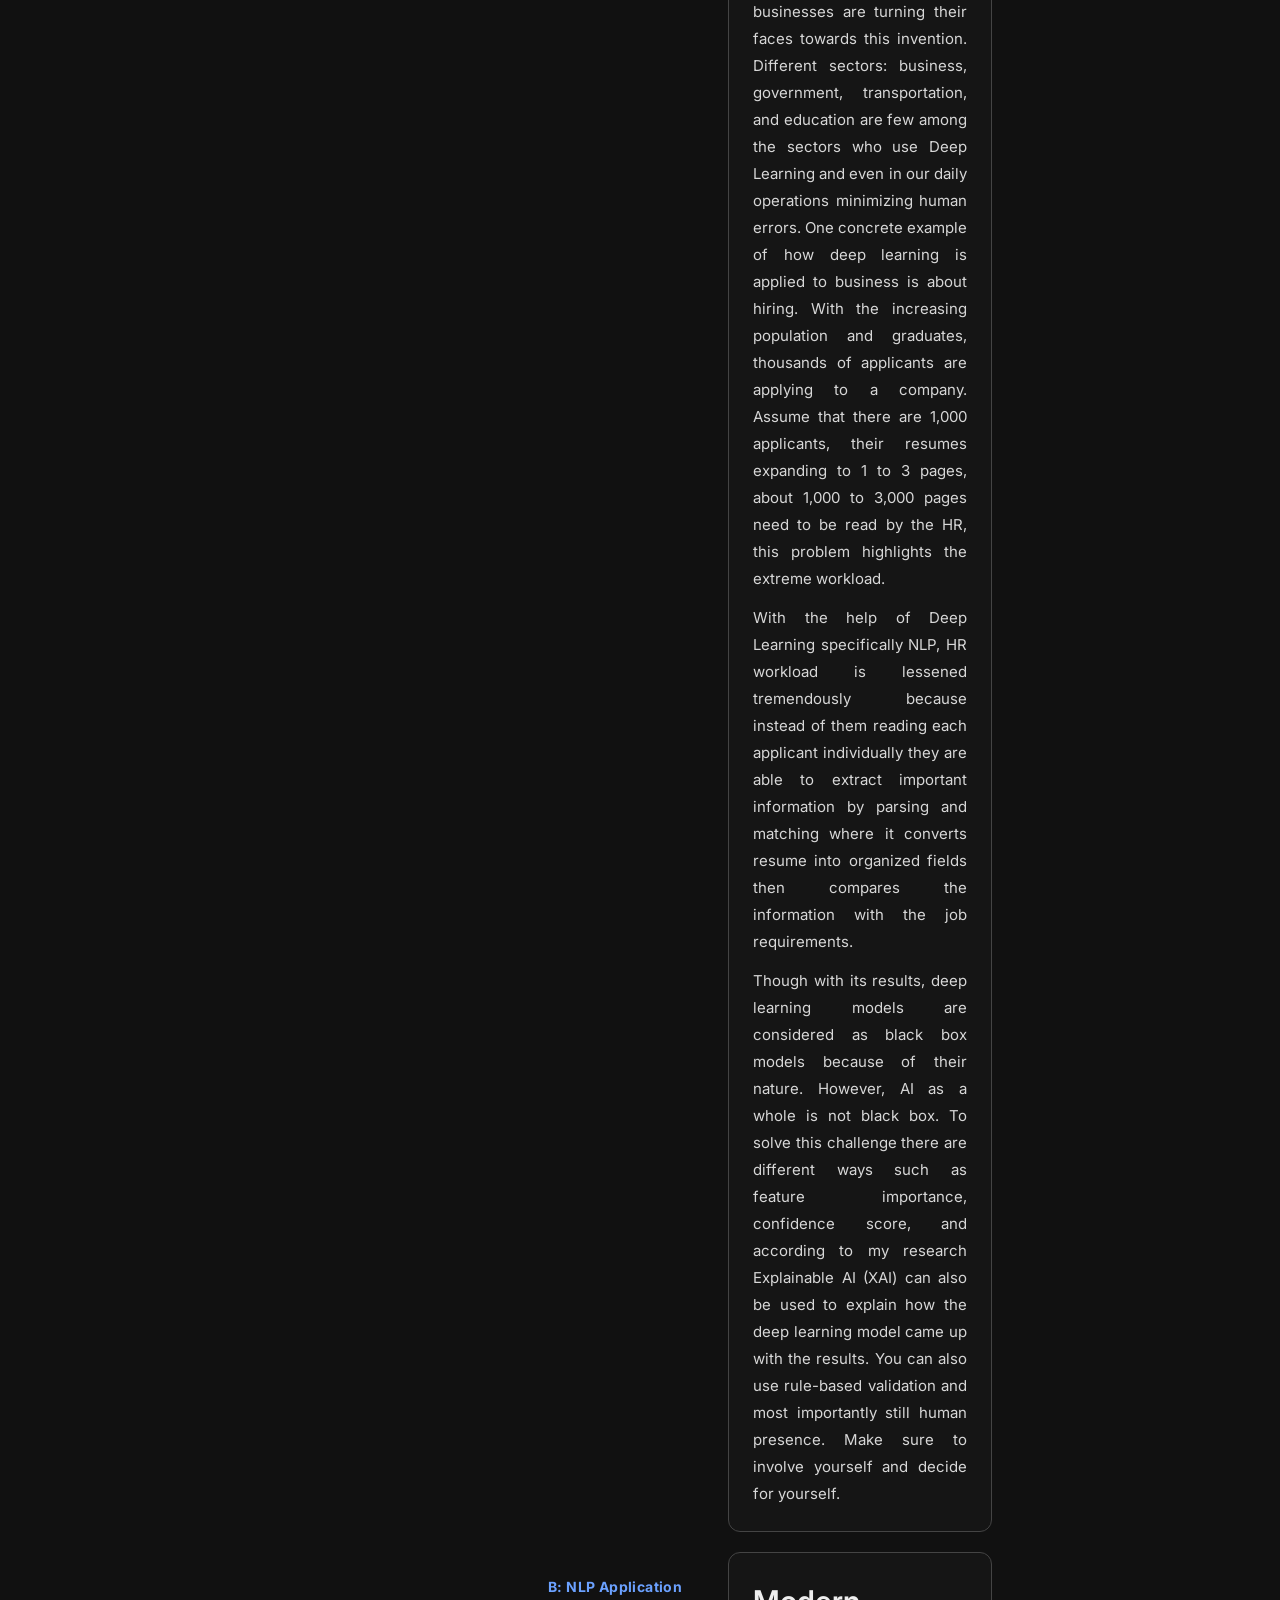
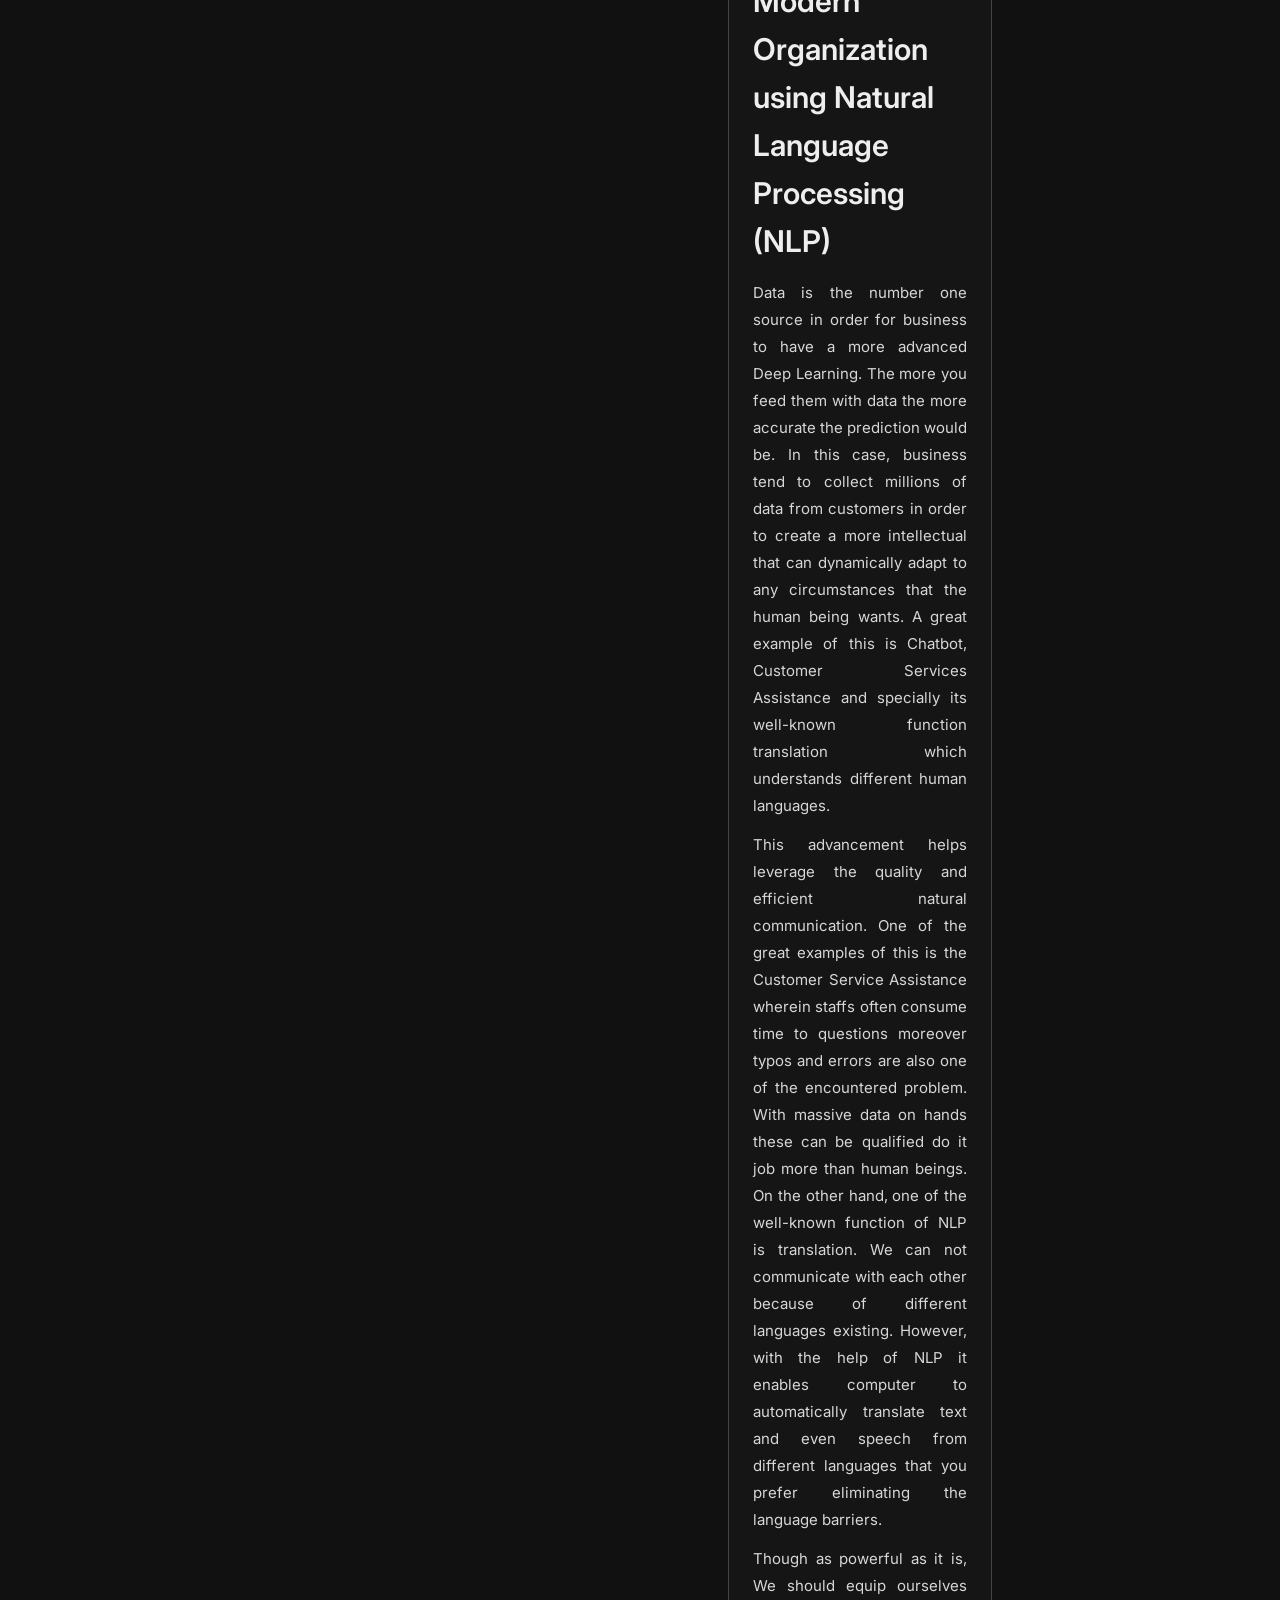
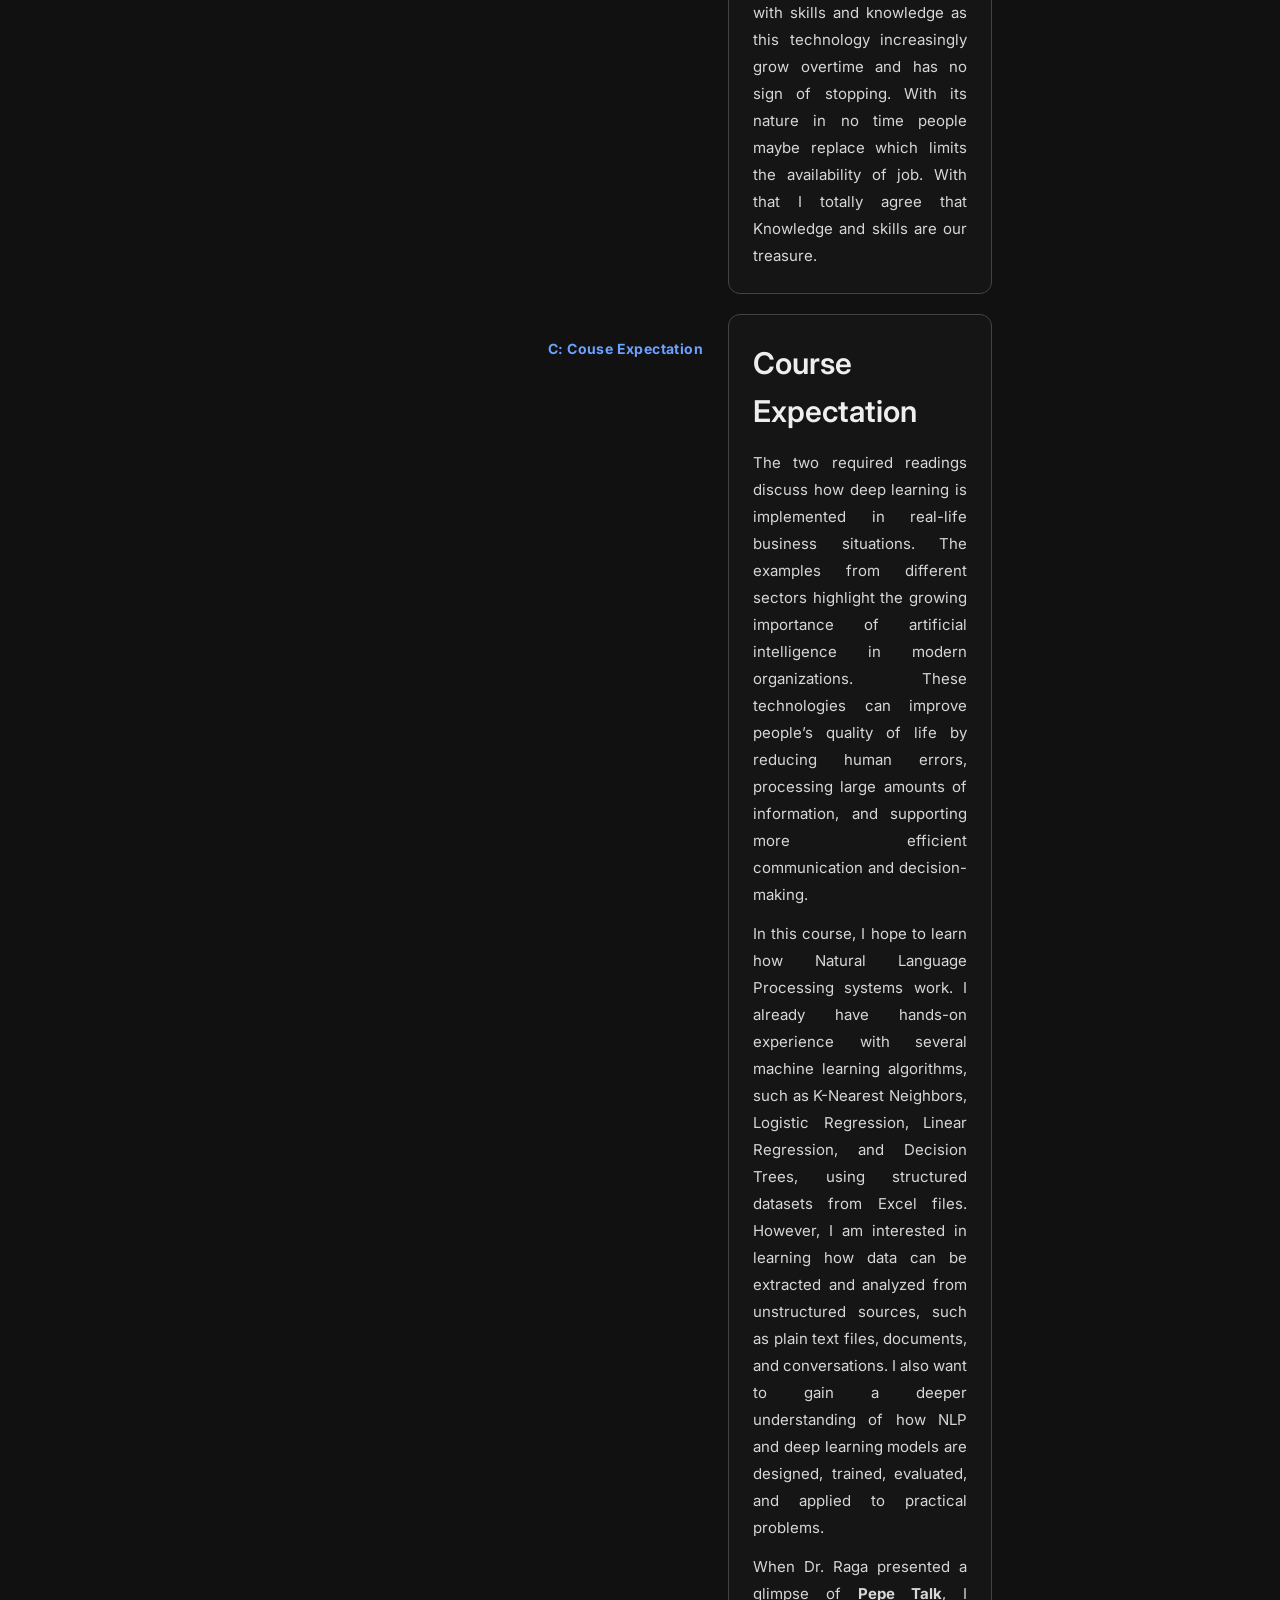
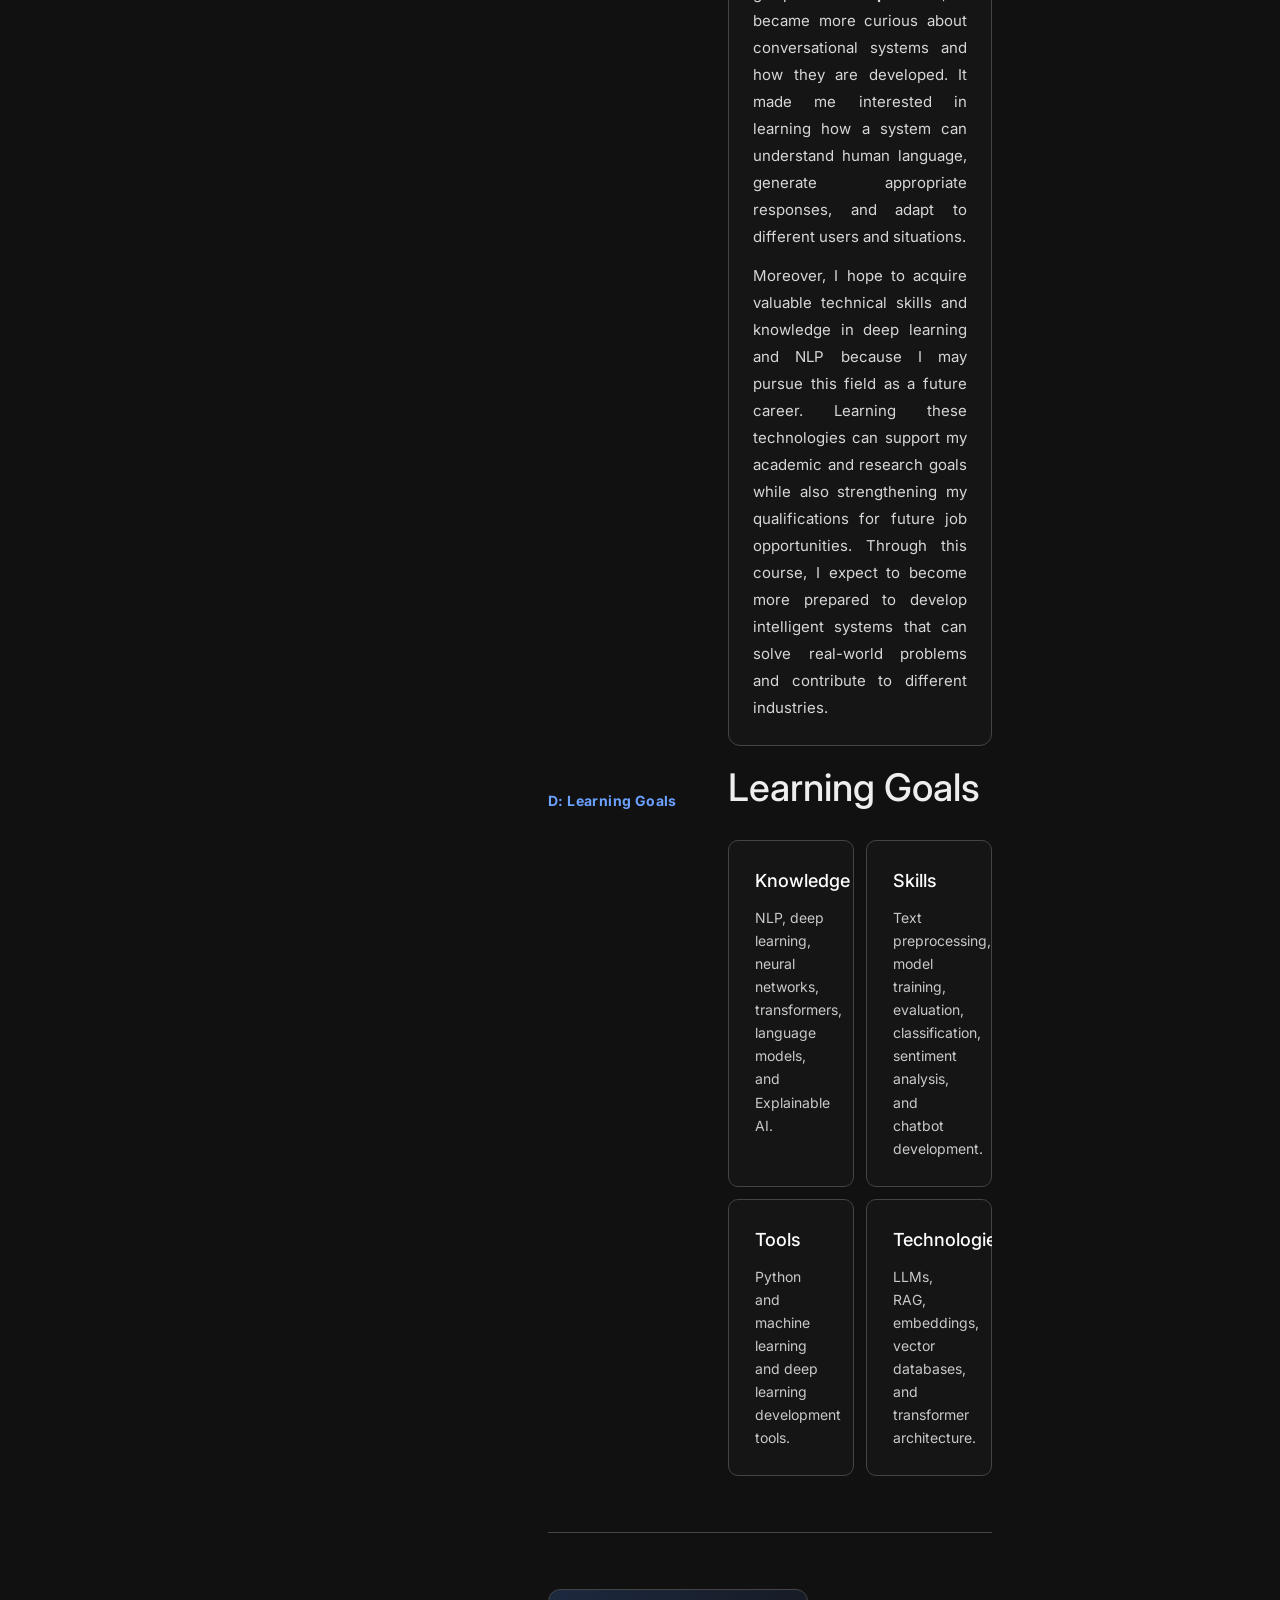
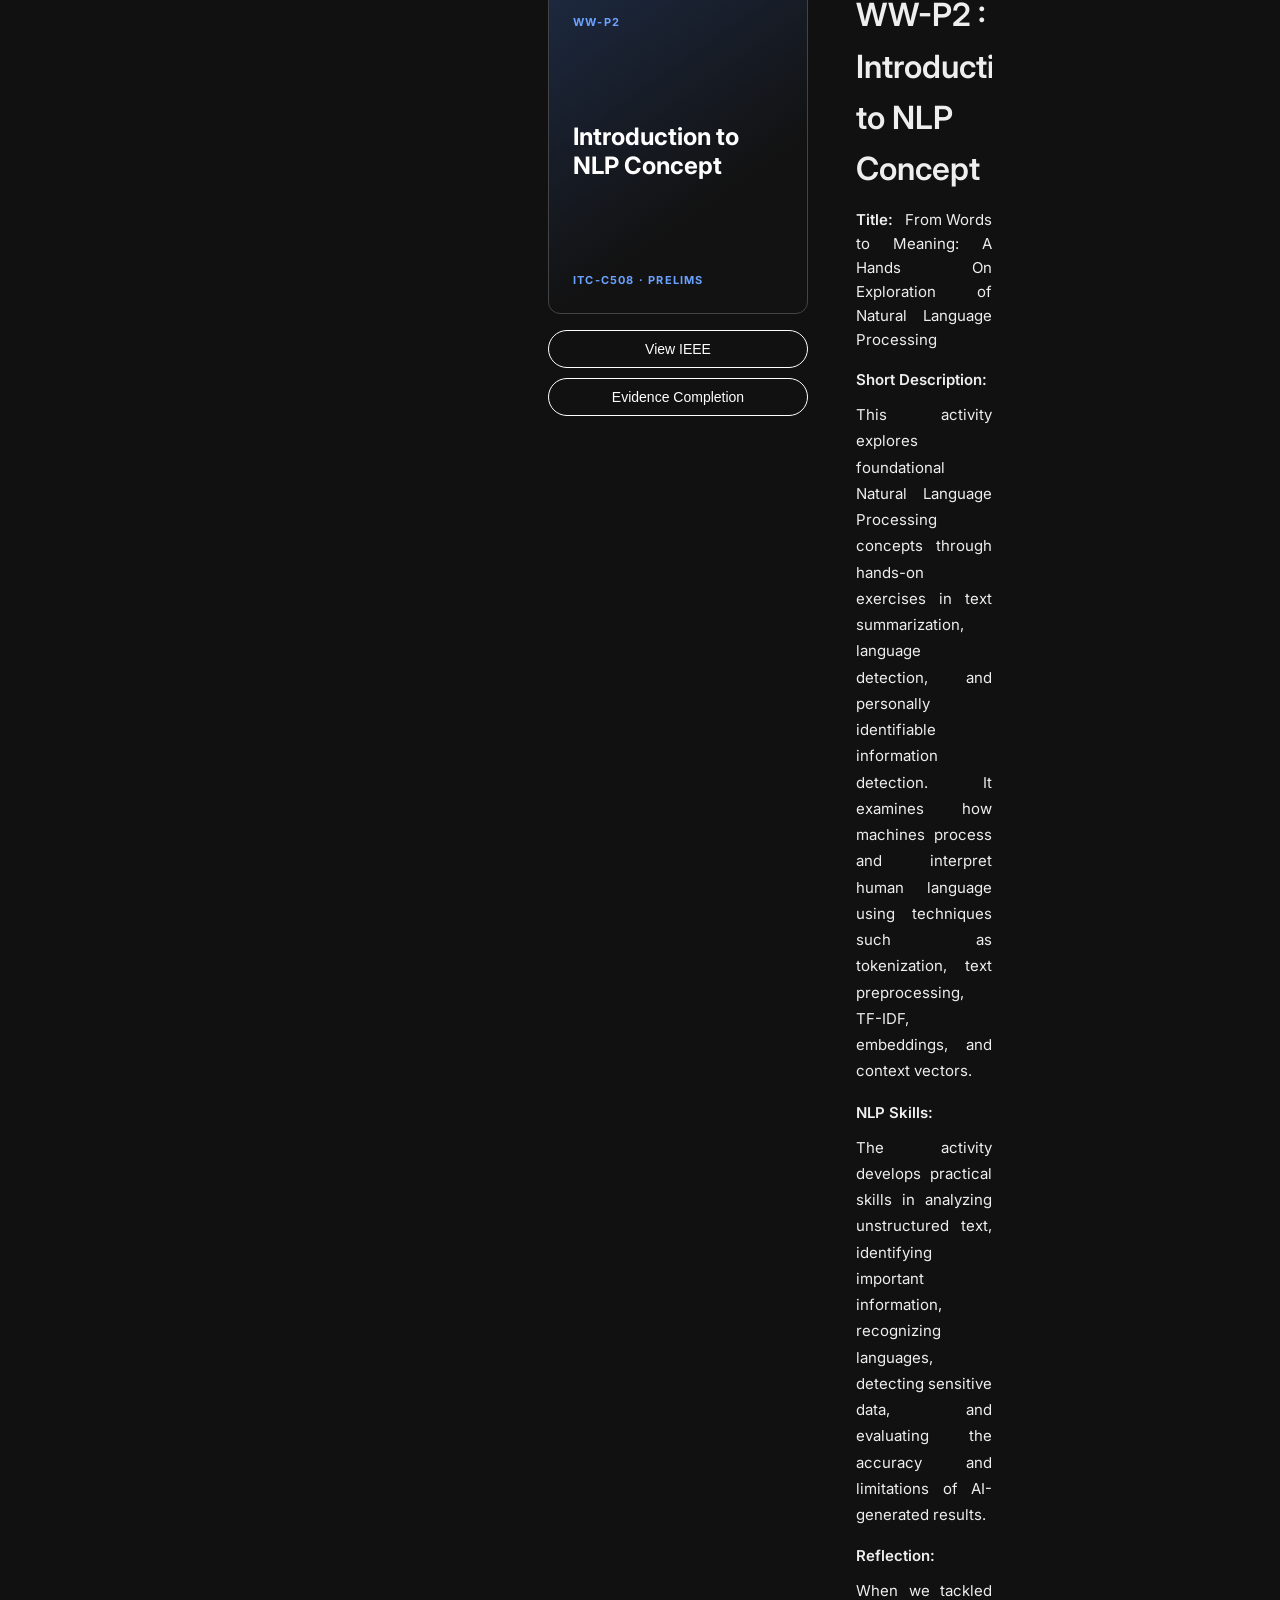
==== commit 0fa9f362: "Use persistent activity sidebar navigation" ====
--- a/index.html
+++ b/index.html
@@ -11,21 +11,15 @@
 </head>
 <body>
 
-  <!-- ── NAVBAR ──────────────────────────────────────────────────── -->
-  <nav class="navbar">
-    <ul class="navbar__links">
-      <li><a href="#home">Home</a></li>
-      <li><a href="#about">About</a></li>
-      <li><a href="#skills">Skills</a></li>
-      <li><a href="#projects">Outputs</a></li>
-    </ul>
-  </nav>
-
   <nav class="side-nav" aria-label="Quick portfolio navigation">
-    <button class="side-nav__toggle" type="button" aria-expanded="false" aria-controls="side-nav-panel" onclick="toggleSideNav()">
-      <span>Activities</span><span class="side-nav__toggle-icon" aria-hidden="true">+</span>
+    <div class="side-nav__brand">
+      <span>John Laurence Ong</span>
+      <small>ITC-C508 ePortfolio</small>
+    </div>
+    <button class="side-nav__toggle" type="button" aria-expanded="true" aria-controls="side-nav-panel" onclick="toggleSideNav()">
+      <span>Activities</span><span class="side-nav__toggle-icon" aria-hidden="true">−</span>
     </button>
-    <div class="side-nav__panel" id="side-nav-panel" hidden>
+    <div class="side-nav__panel" id="side-nav-panel">
       <a href="#home">Home</a>
       <a href="#about">About</a>
       <a href="#skills">Skills</a>
@@ -2694,11 +2688,16 @@
       toggle.setAttribute('aria-expanded', String(isOpening));
       toggle.querySelector('.side-nav__toggle-icon').textContent = isOpening ? '−' : '+';
     }
+    if (window.matchMedia('(max-width: 1100px)').matches) {
+      toggleSideNav();
+    }
     function goToC508Activity(tabId, activityId) {
       document.getElementById('fourth-year-tab').click();
       document.getElementById(tabId).click();
       requestAnimationFrame(() => {
-        document.getElementById(activityId).scrollIntoView({ behavior: 'smooth', block: 'start' });
+        const activityHeading = document.getElementById(activityId);
+        const activityCard = activityHeading.closest('.project-entry');
+        activityCard.scrollIntoView({ behavior: 'smooth', block: 'start' });
       });
     }
     function openEvidenceModal() {
--- a/style.css
+++ b/style.css
@@ -41,63 +41,49 @@
 
 section { padding: 96px 40px; }
 
-/* ── NAVBAR ─────────────────────────────────────────────────────── */
-.navbar {
-  position: fixed;
-  top: 0; left: 0; right: 0;
-  z-index: 100;
-  display: flex;
-  align-items: center;
-  justify-content: center;
-  padding: 0 48px;
-  height: 64px;
-  background: rgba(17,17,17,.92);
-  backdrop-filter: blur(10px);
-  border-bottom: 1px solid var(--border);
-}
-
-.navbar__brand {
-  font-size: 18px;
-  font-weight: 700;
-  letter-spacing: 1px;
-  color: var(--accent);
-}
-
-.navbar__links { display: flex; gap: 36px; }
-
-.navbar__links a {
-  font-size: 14px;
-  font-weight: 500;
-  color: var(--text);
-  transition: color .15s;
-}
-
-.navbar__links a:hover { color: var(--accent); }
-
 /* ── QUICK SIDE NAVIGATION ─────────────────────────────────────── */
 .side-nav {
   position: fixed;
-  left: 18px;
-  top: 50%;
-  z-index: 90;
-  display: flex;
-  flex-direction: column;
-  width: 218px;
-  padding: 8px;
-  transform: translateY(-50%);
+  top: 0;
+  bottom: 0;
+  left: 0;
+  z-index: 100;
+  display: flex;
+  flex-direction: column;
+  width: 260px;
+  padding: 30px 16px;
+  transform: none;
   background: rgba(17,17,17,.92);
-  border: 1px solid var(--border);
-  border-radius: 10px;
-  box-shadow: 0 12px 32px rgba(0,0,0,.3);
+  border-right: 1px solid var(--border);
   backdrop-filter: blur(10px);
 }
 
+.side-nav__brand {
+  display: flex;
+  flex-direction: column;
+  gap: 2px;
+  padding: 8px 9px 24px;
+  border-bottom: 1px solid var(--border);
+  color: var(--accent);
+  font-size: 17px;
+  font-weight: 700;
+}
+
+.side-nav__brand small {
+  color: var(--muted);
+  font-size: 10px;
+  font-weight: 600;
+  letter-spacing: .06em;
+  text-transform: uppercase;
+}
+
 .side-nav__panel {
   display: flex;
   flex-direction: column;
   gap: 3px;
-  max-height: 70vh;
-  margin-top: 5px;
+  flex: 1;
+  max-height: none;
+  margin-top: 12px;
   overflow-y: auto;
   scrollbar-width: thin;
 }
@@ -151,7 +137,28 @@
 }
 
 @media (max-width: 1100px) {
-  .side-nav { display: none; }
+  .side-nav {
+    top: auto;
+    right: 12px;
+    bottom: 12px;
+    left: auto;
+    width: min(218px, calc(100vw - 24px));
+    max-height: calc(100vh - 24px);
+    padding: 8px;
+    transform: none;
+    border: 1px solid var(--border);
+    border-radius: 10px;
+    box-shadow: 0 12px 32px rgba(0,0,0,.3);
+  }
+
+  .side-nav__brand { display: none; }
+  .side-nav__panel { flex: initial; max-height: 70vh; }
+}
+
+@media (min-width: 1101px) {
+  body { padding-left: 260px; }
+  .side-nav__toggle { margin-top: 18px; }
+  .project-entry { scroll-margin-top: 28px; }
 }
 
 /* ── HERO ───────────────────────────────────────────────────────── */
@@ -1189,9 +1196,7 @@
 
 /* ── Responsive ─────────────────────────────────────────────────── */
 @media (max-width: 768px) {
-  .side-nav { display: none; }
-  .navbar { padding: 0 20px; }
-  .navbar__links { gap: 18px; }
+  .side-nav__panel { max-height: 58vh; }
 
   .hero {
     padding: 100px 24px 60px;
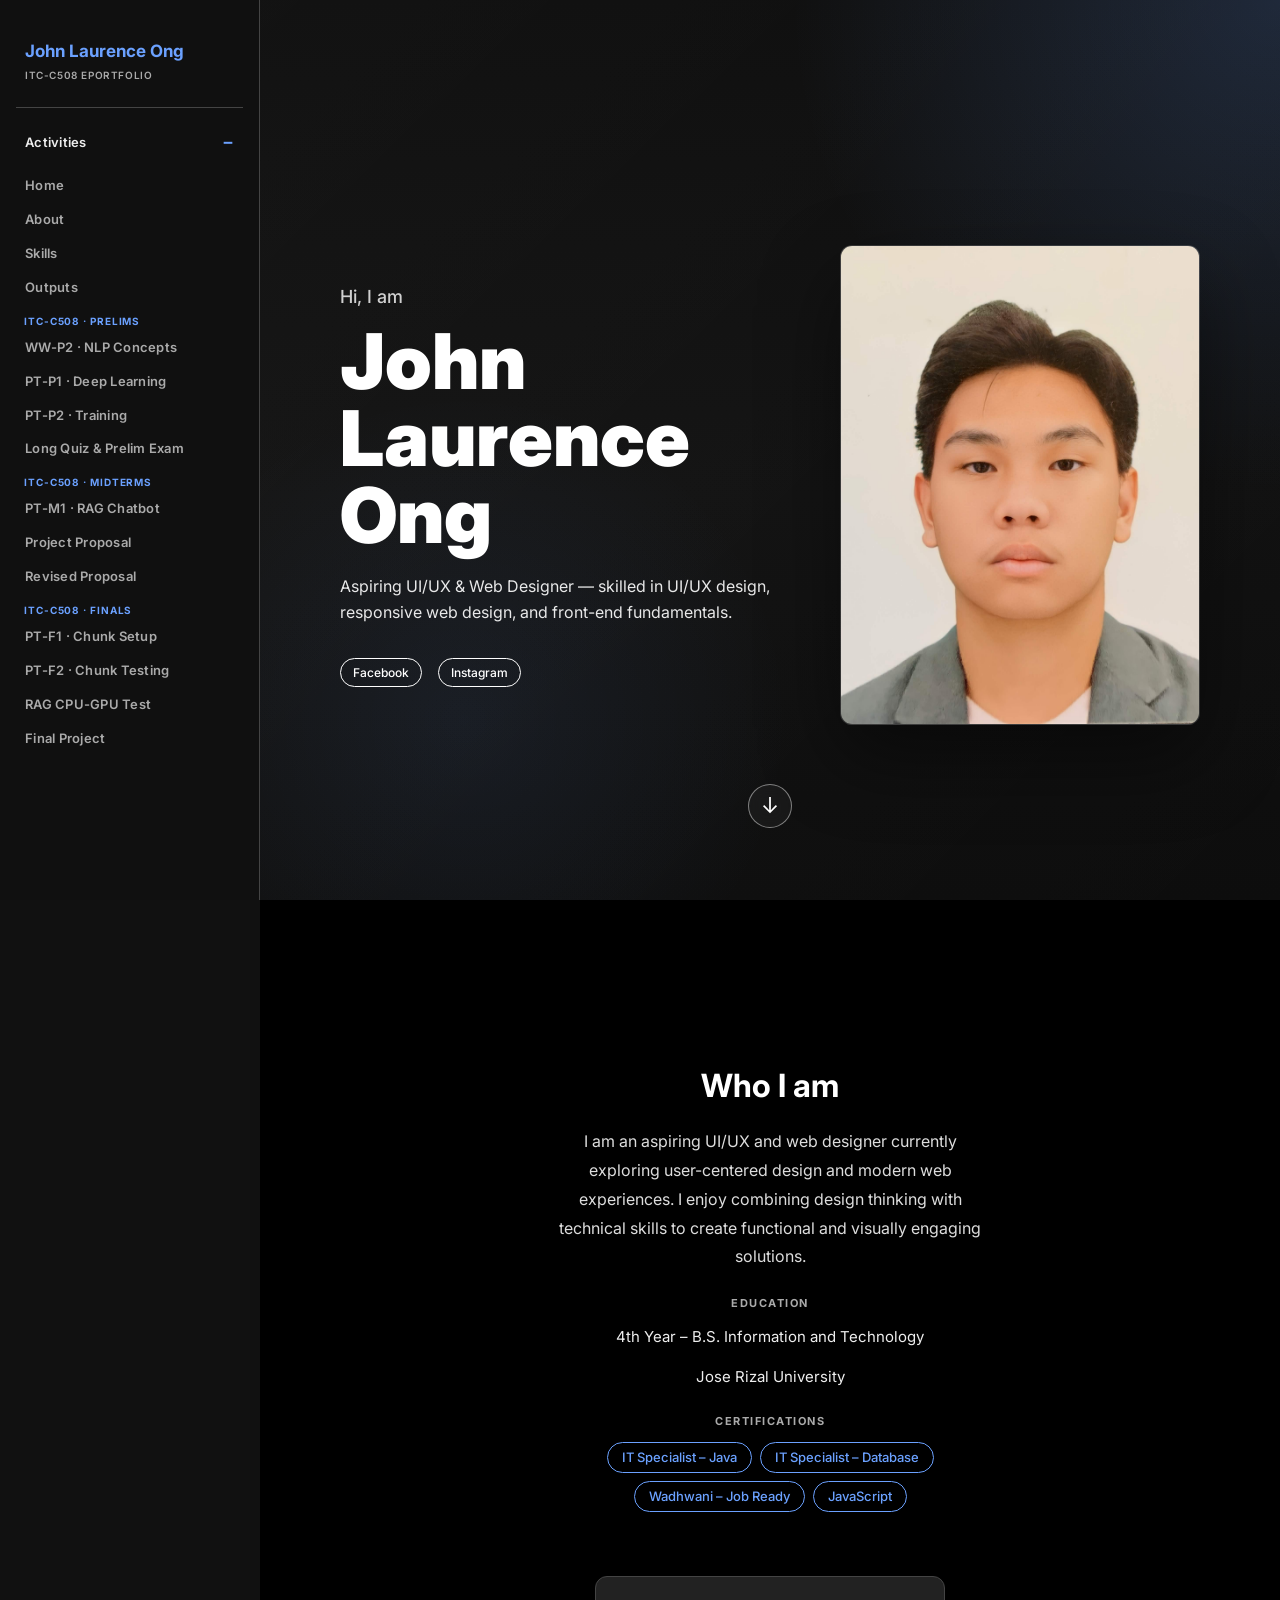
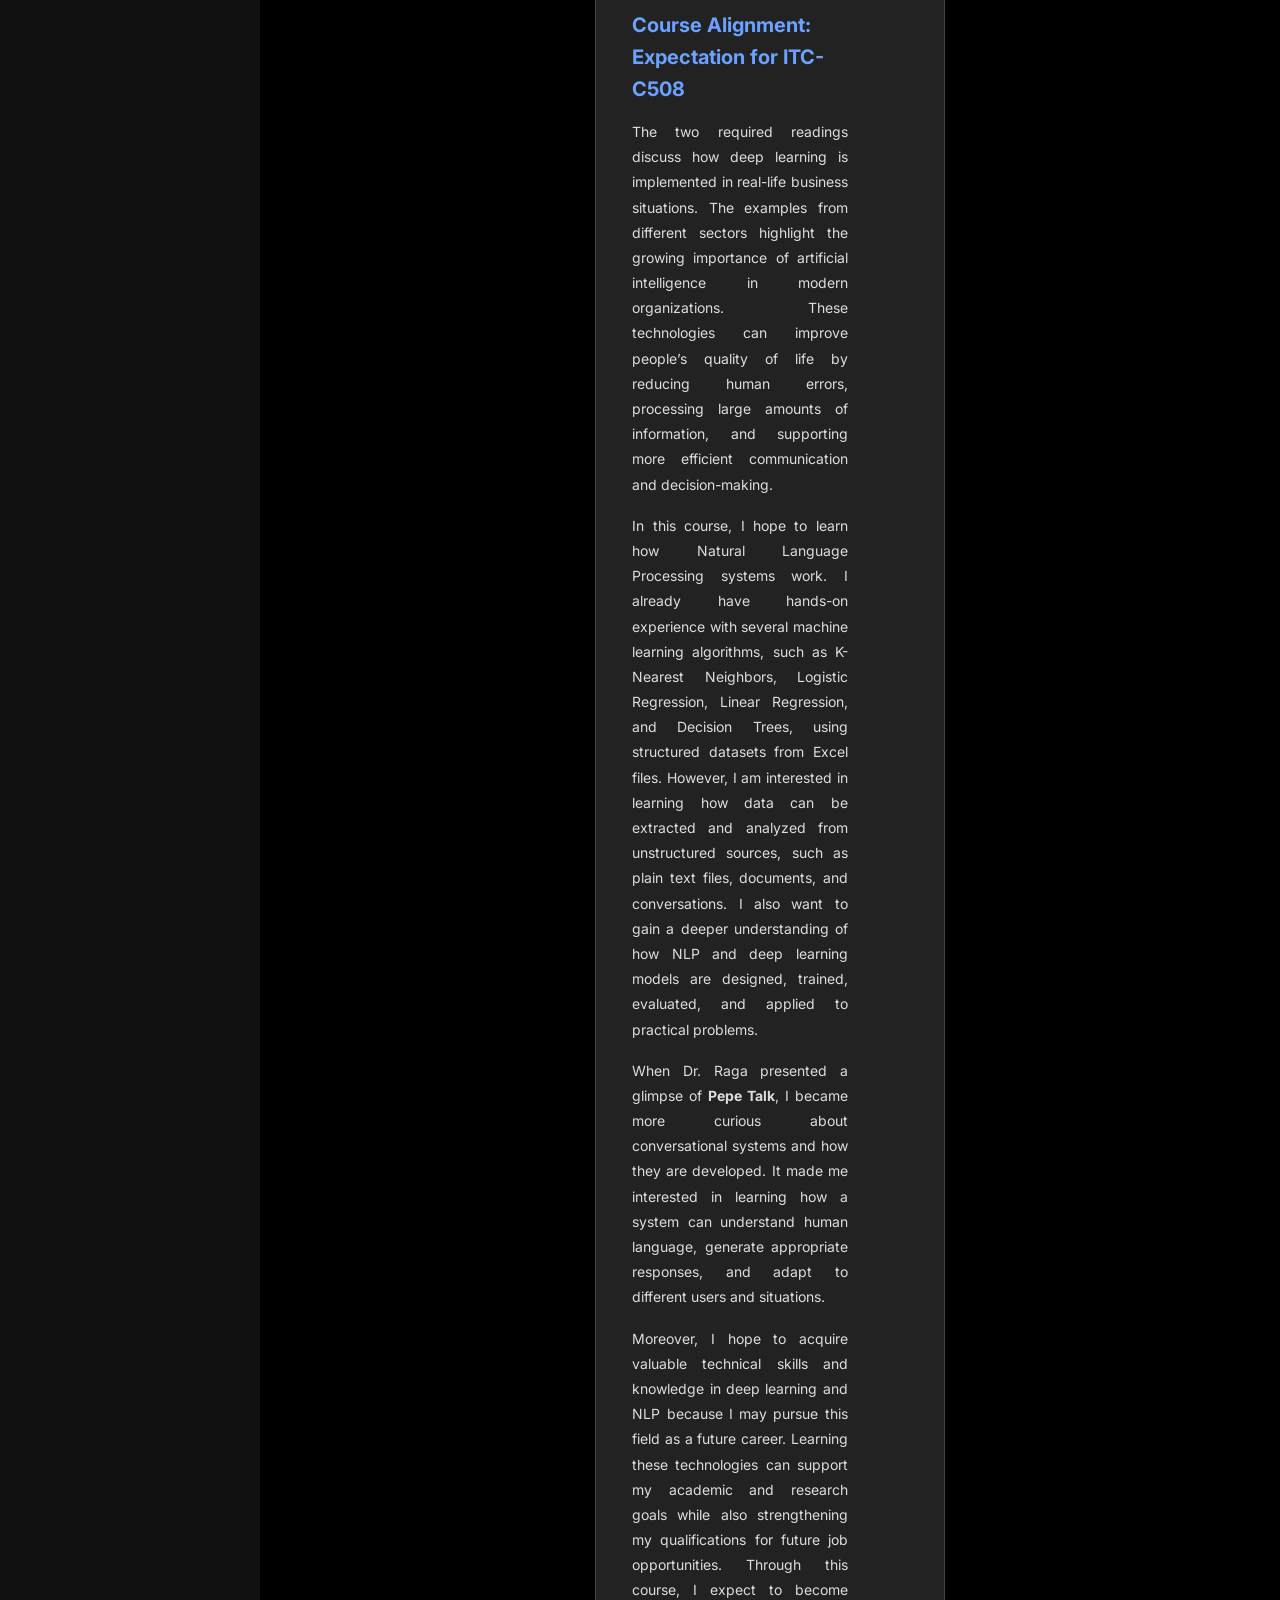
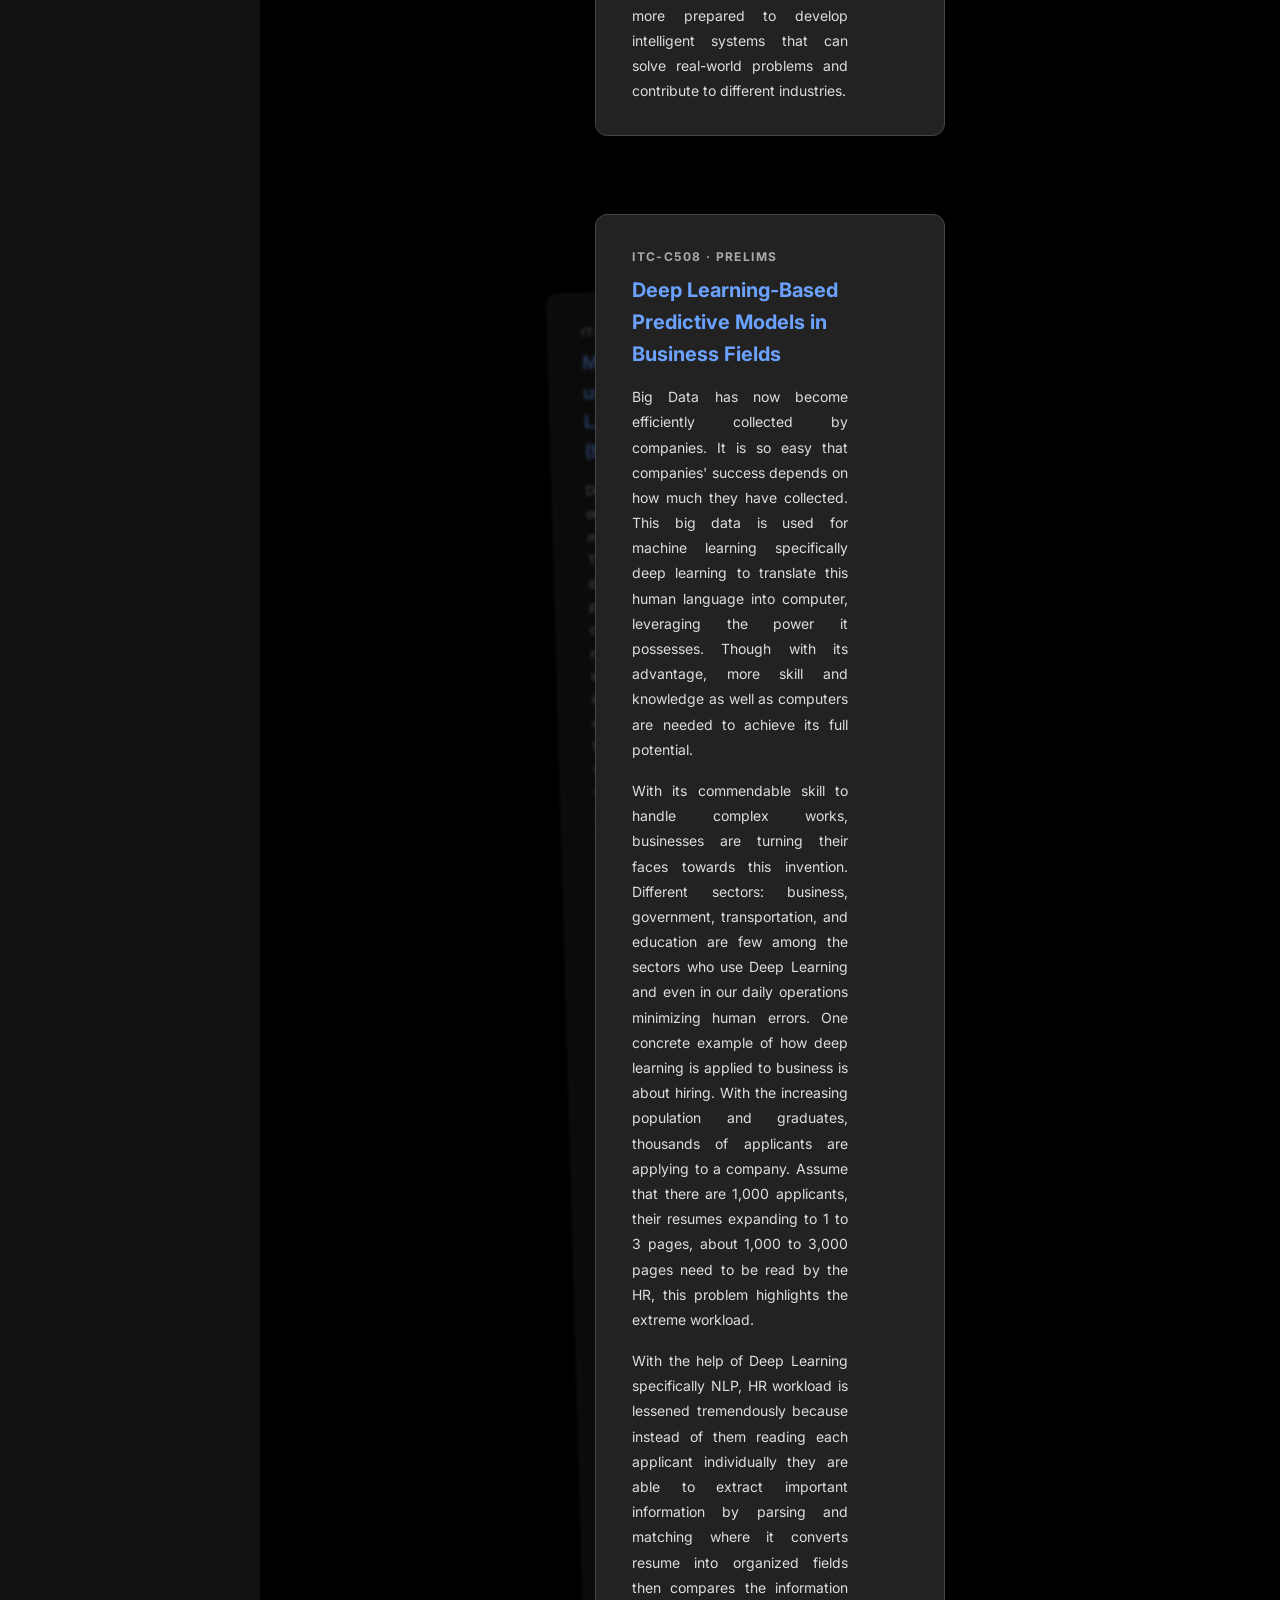
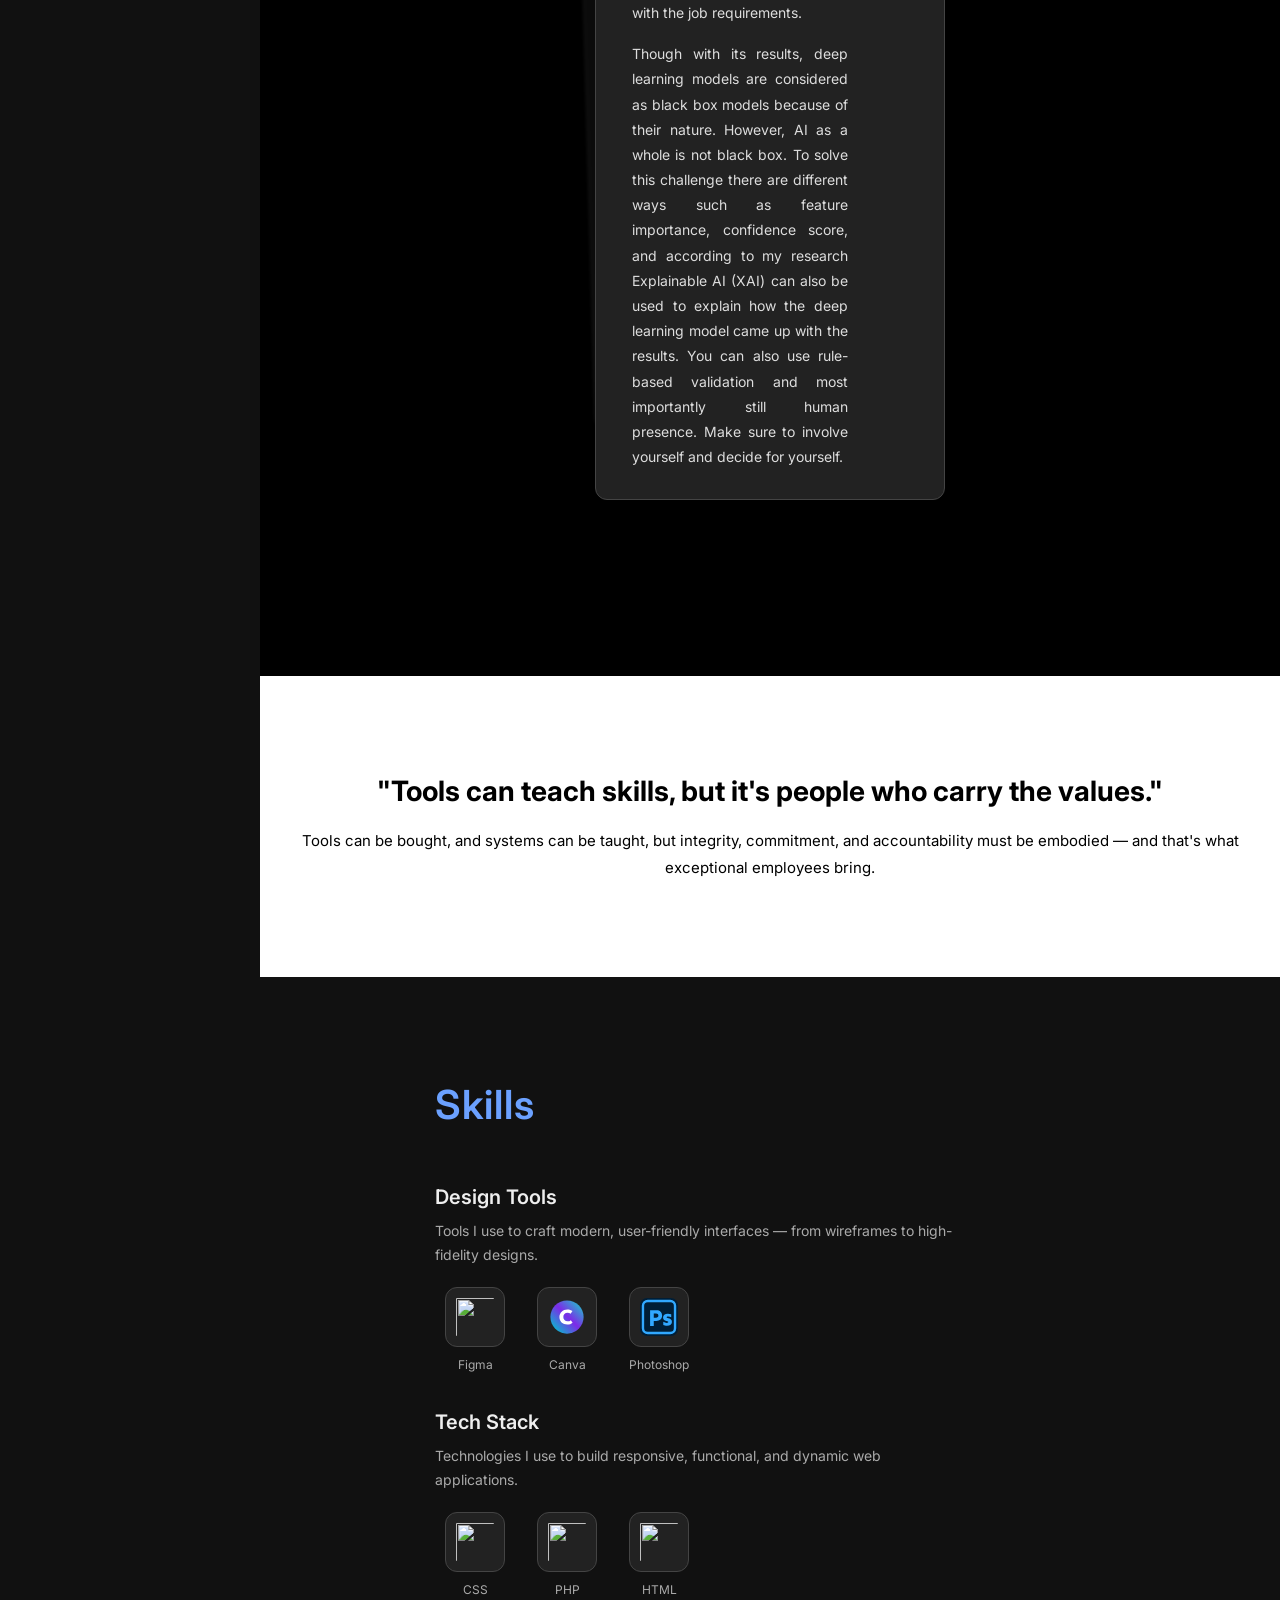
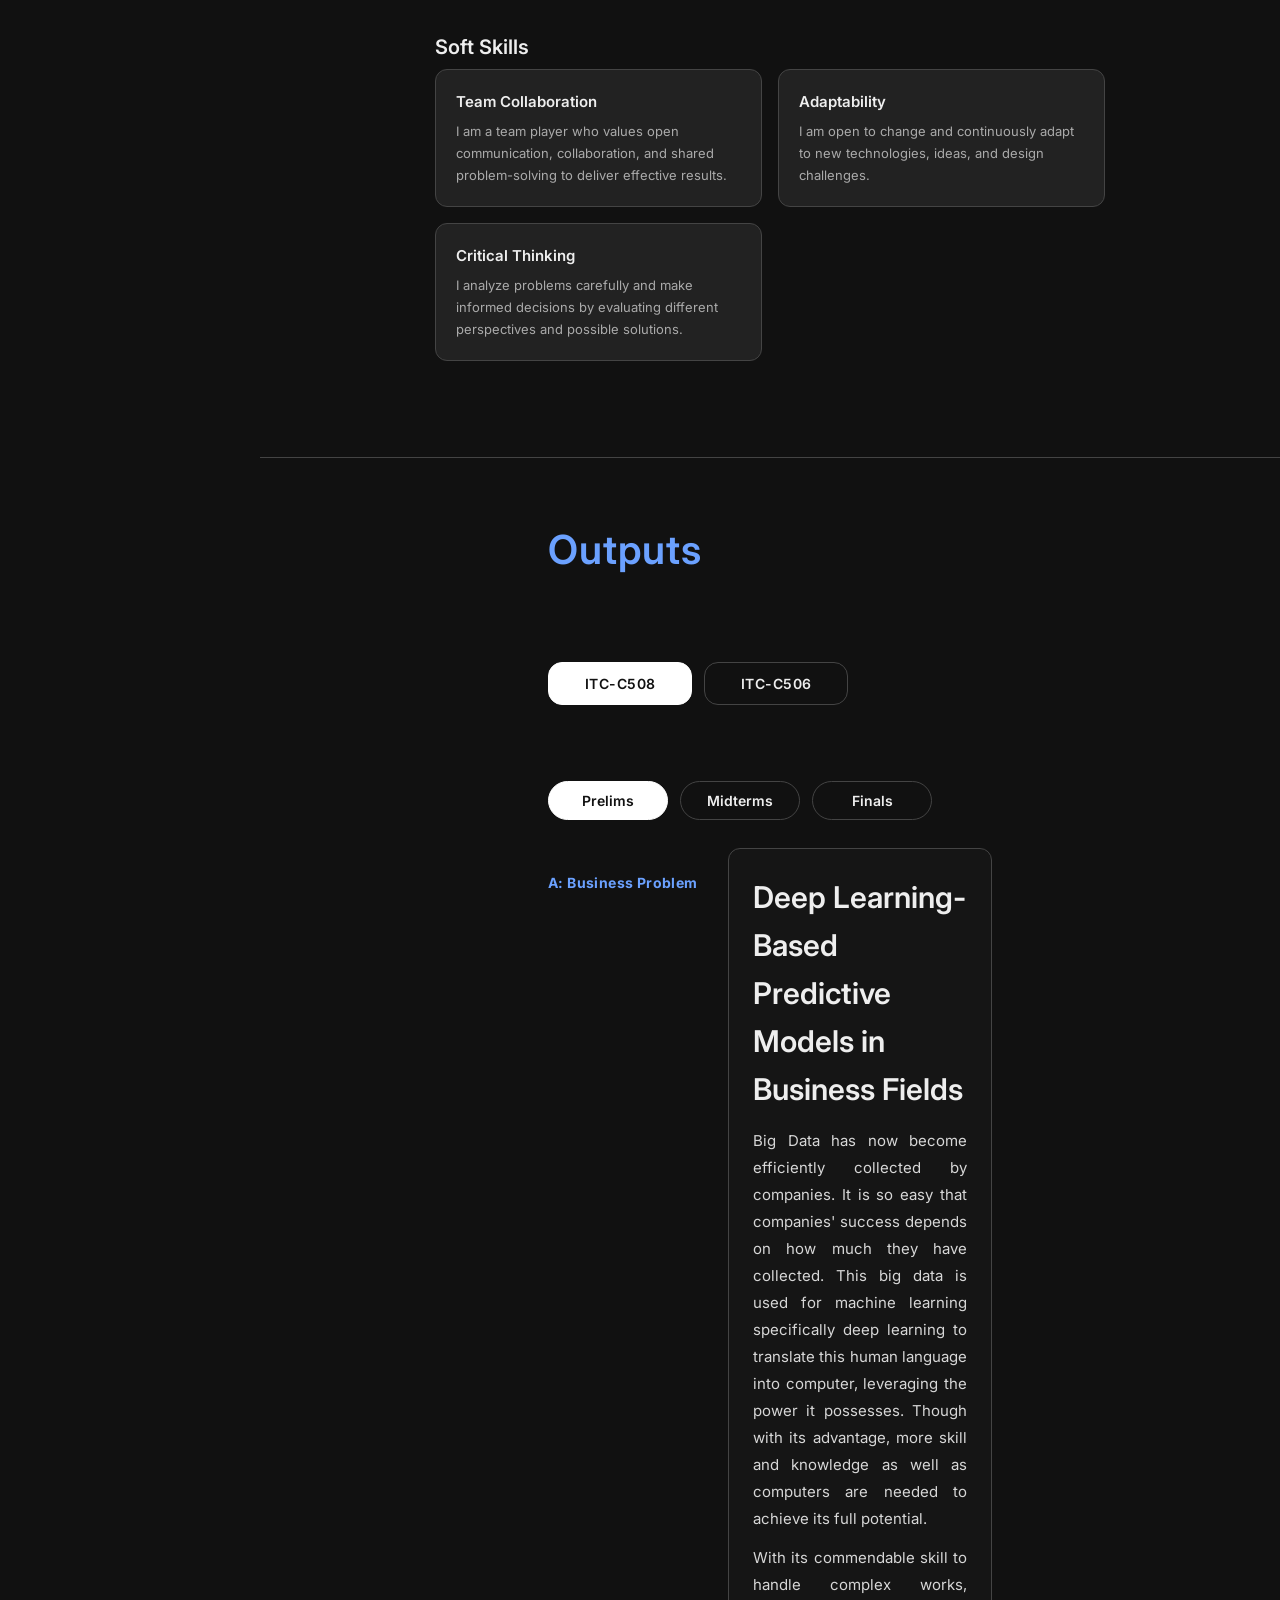
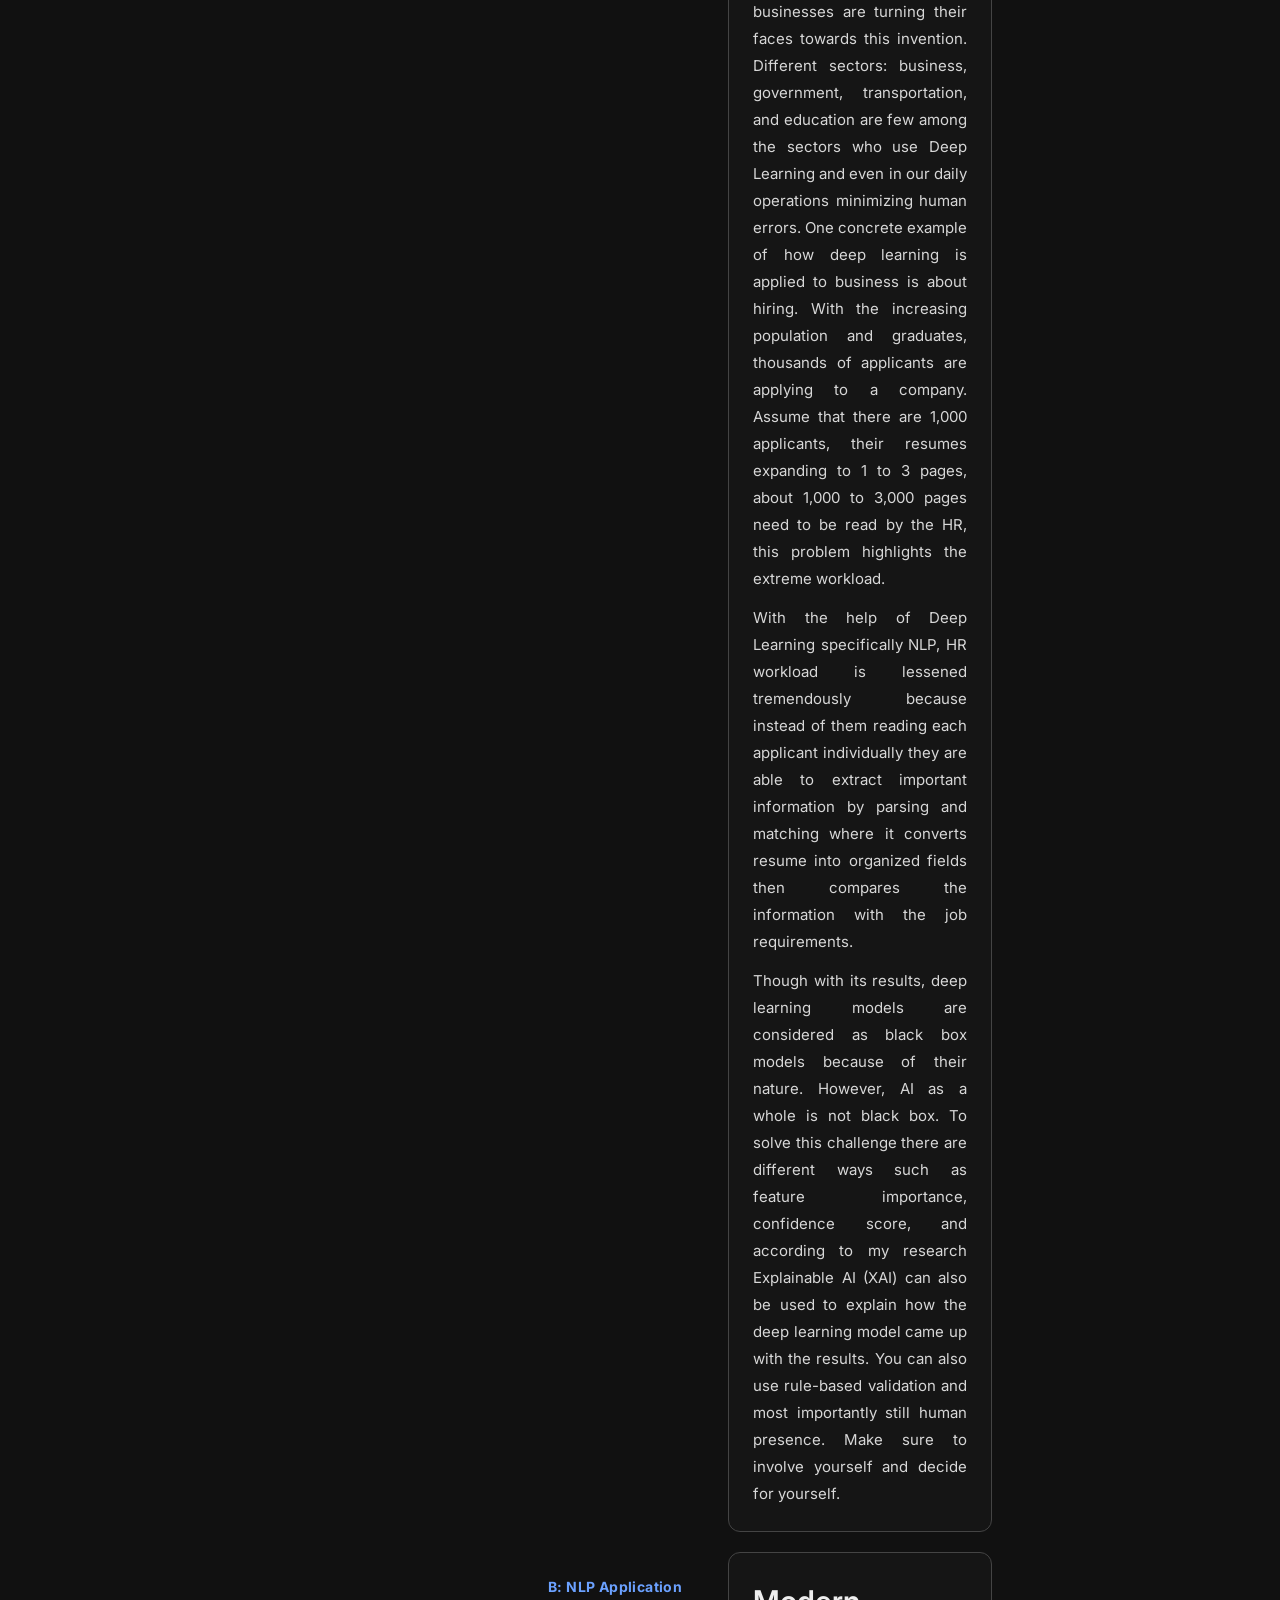
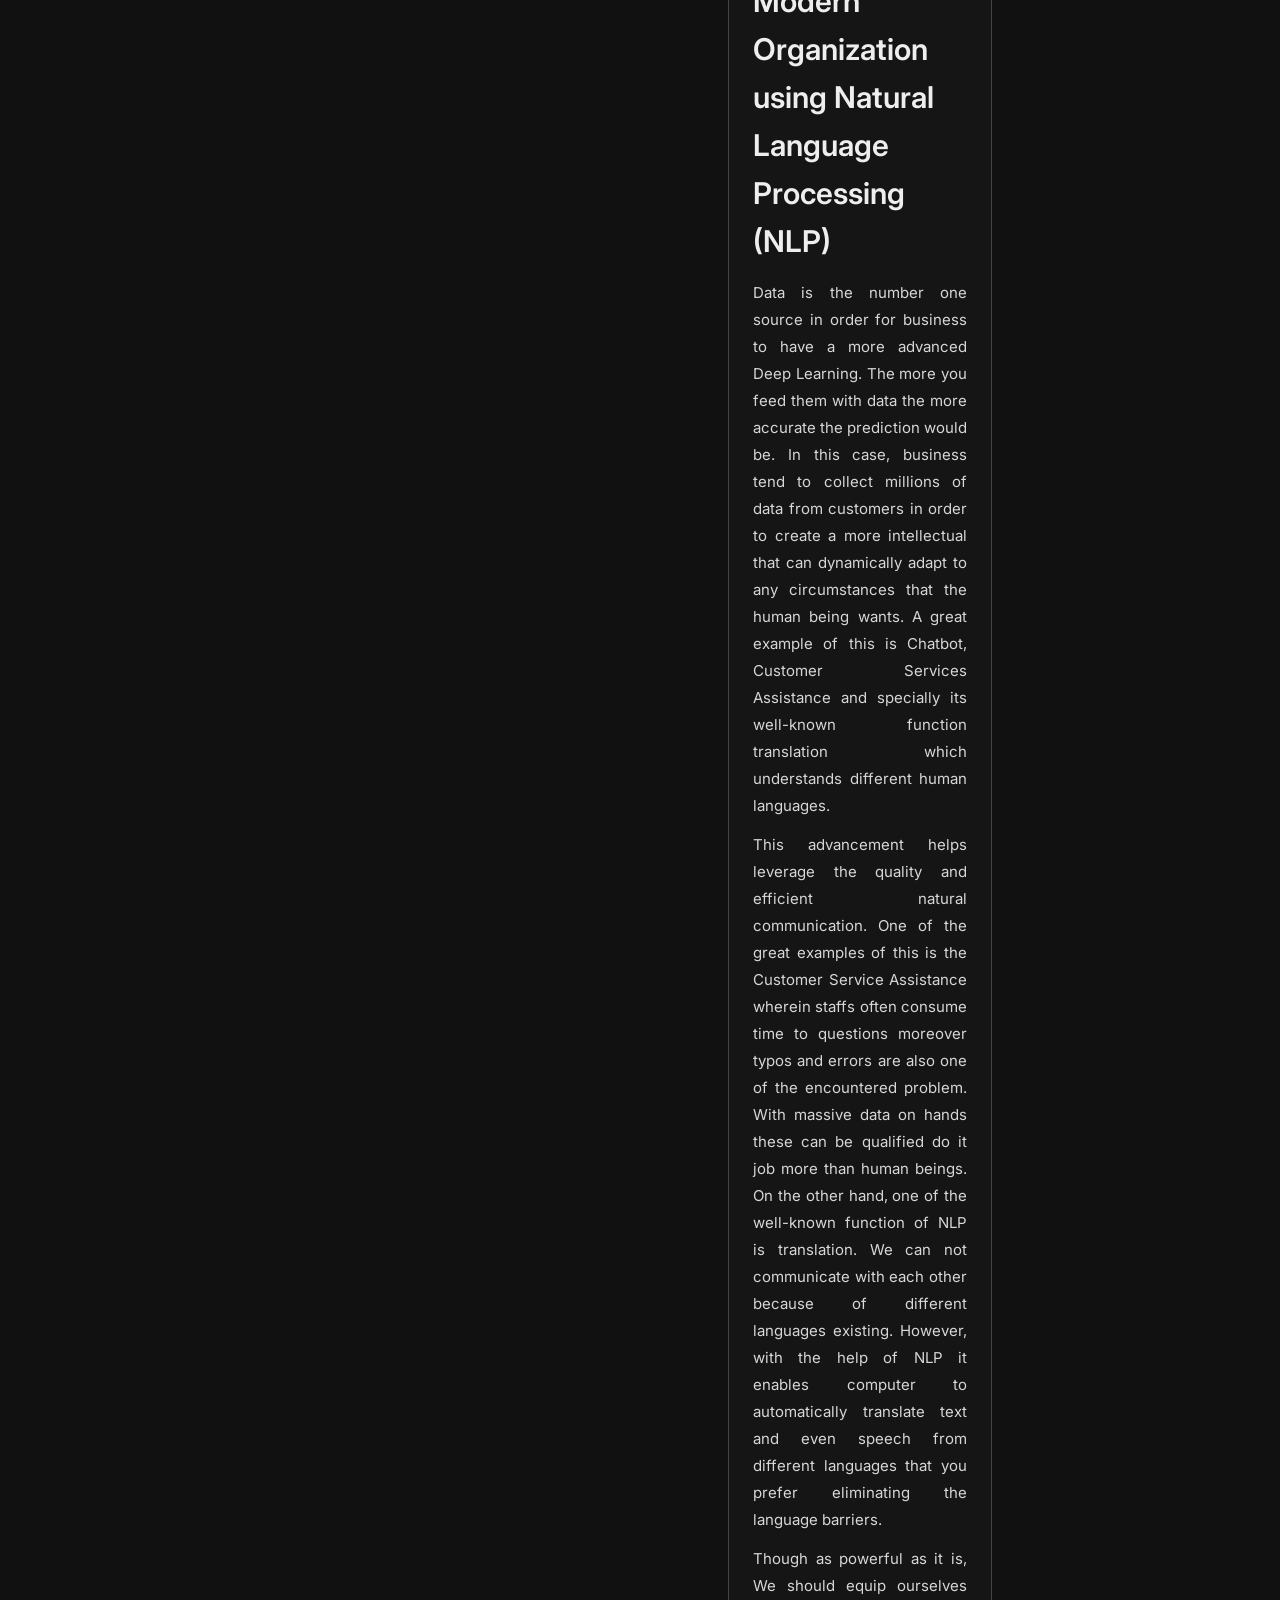
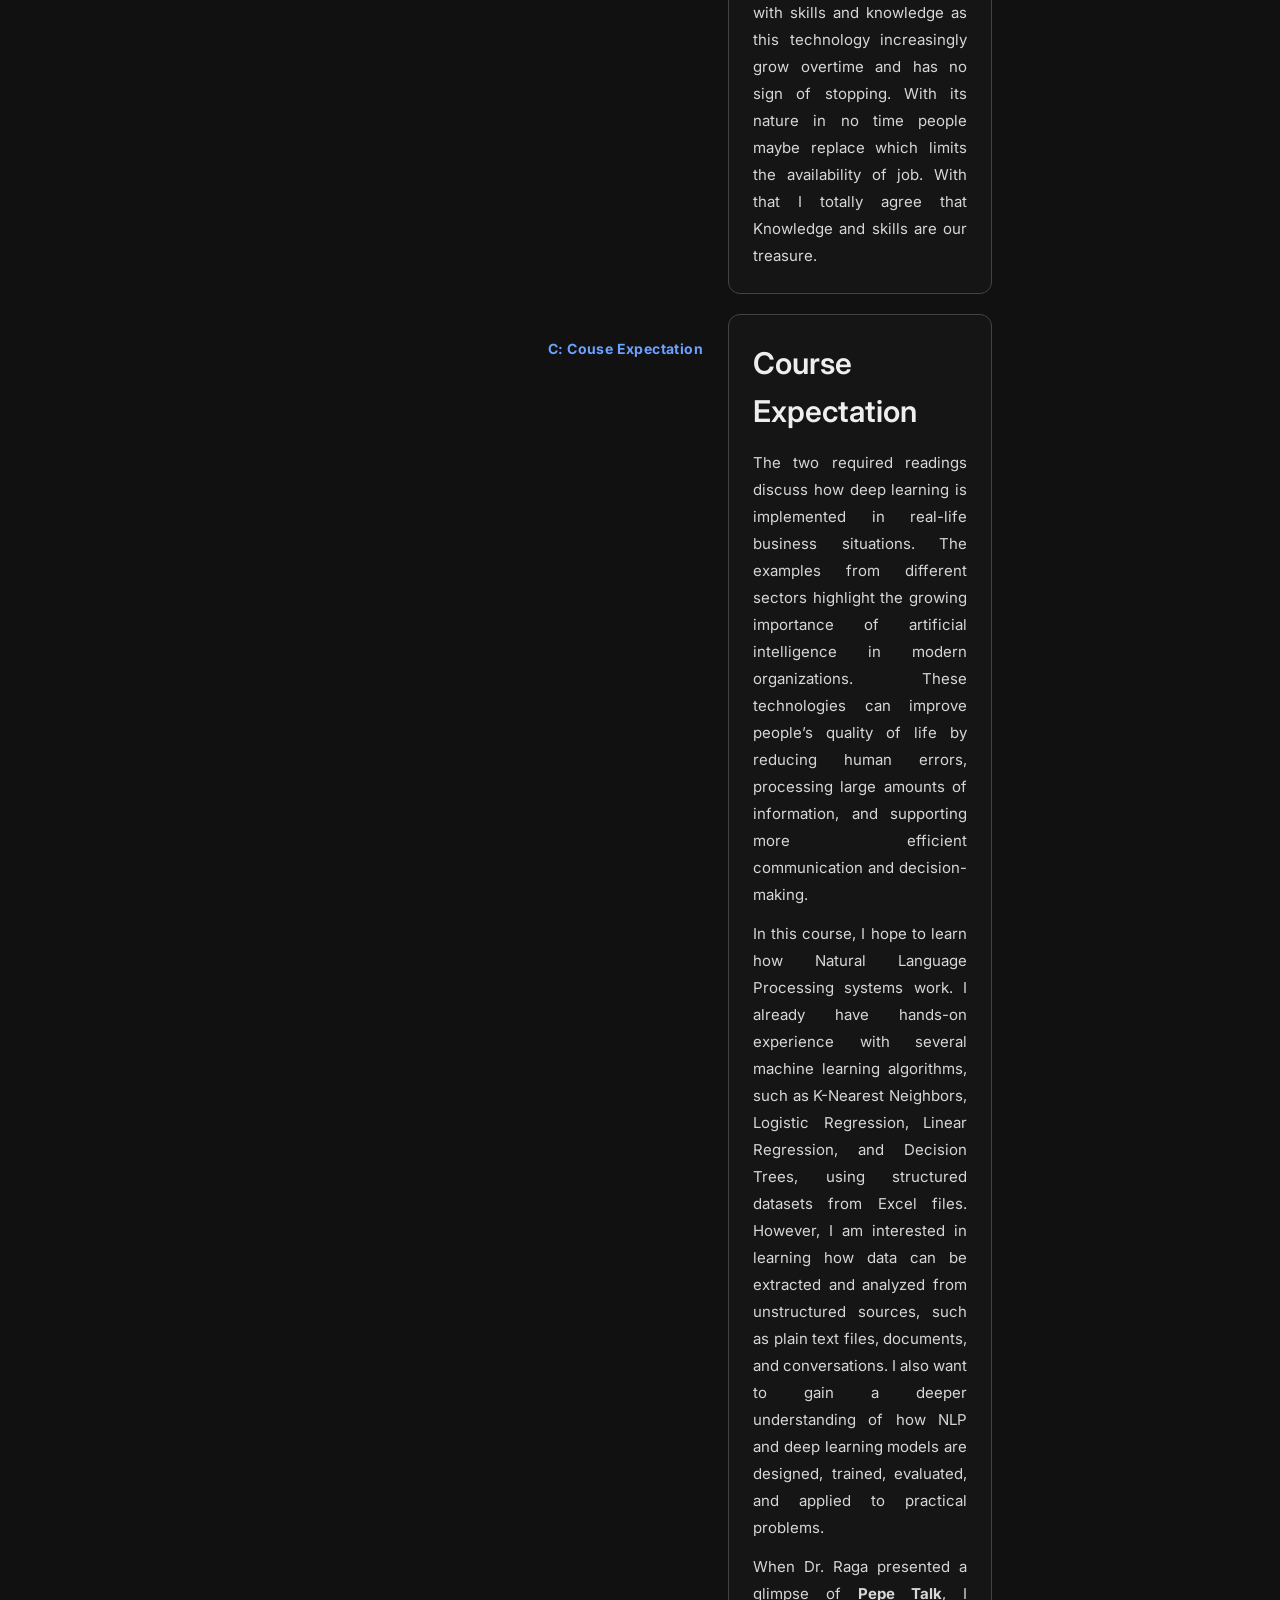
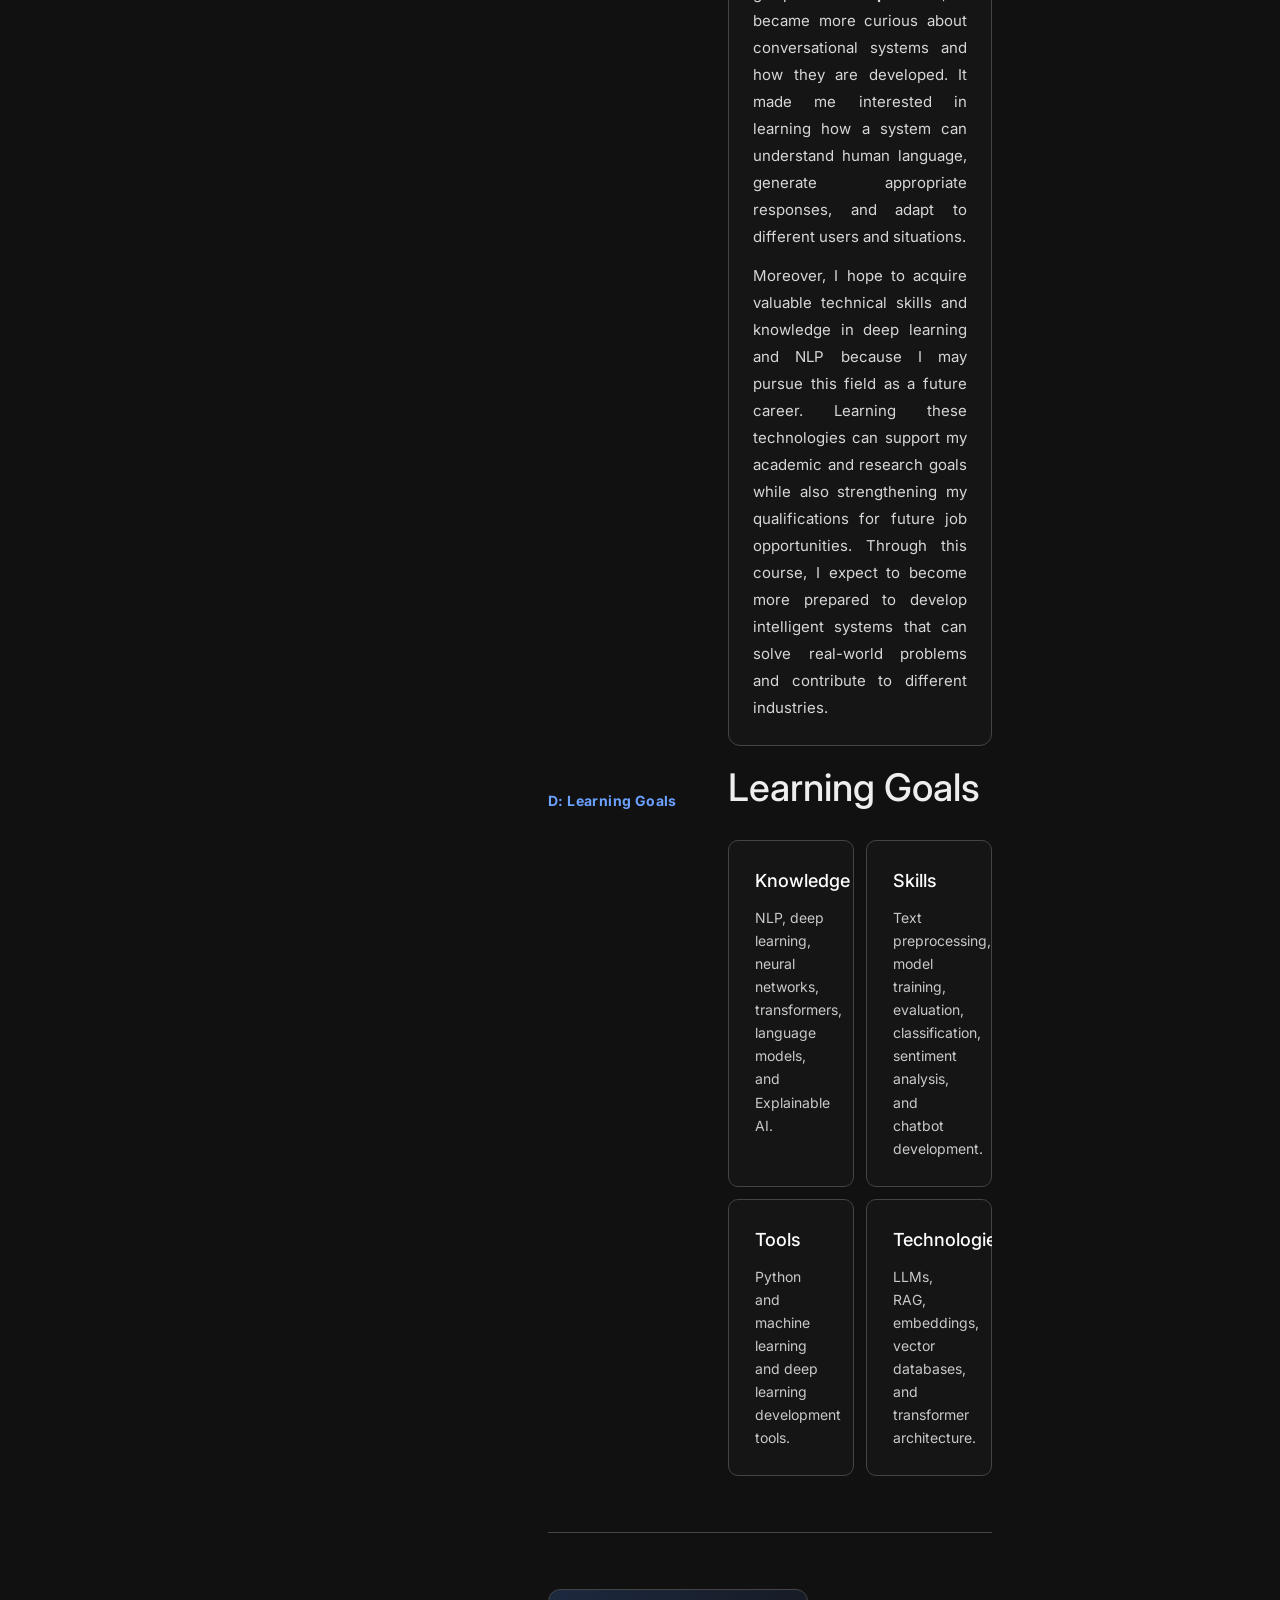
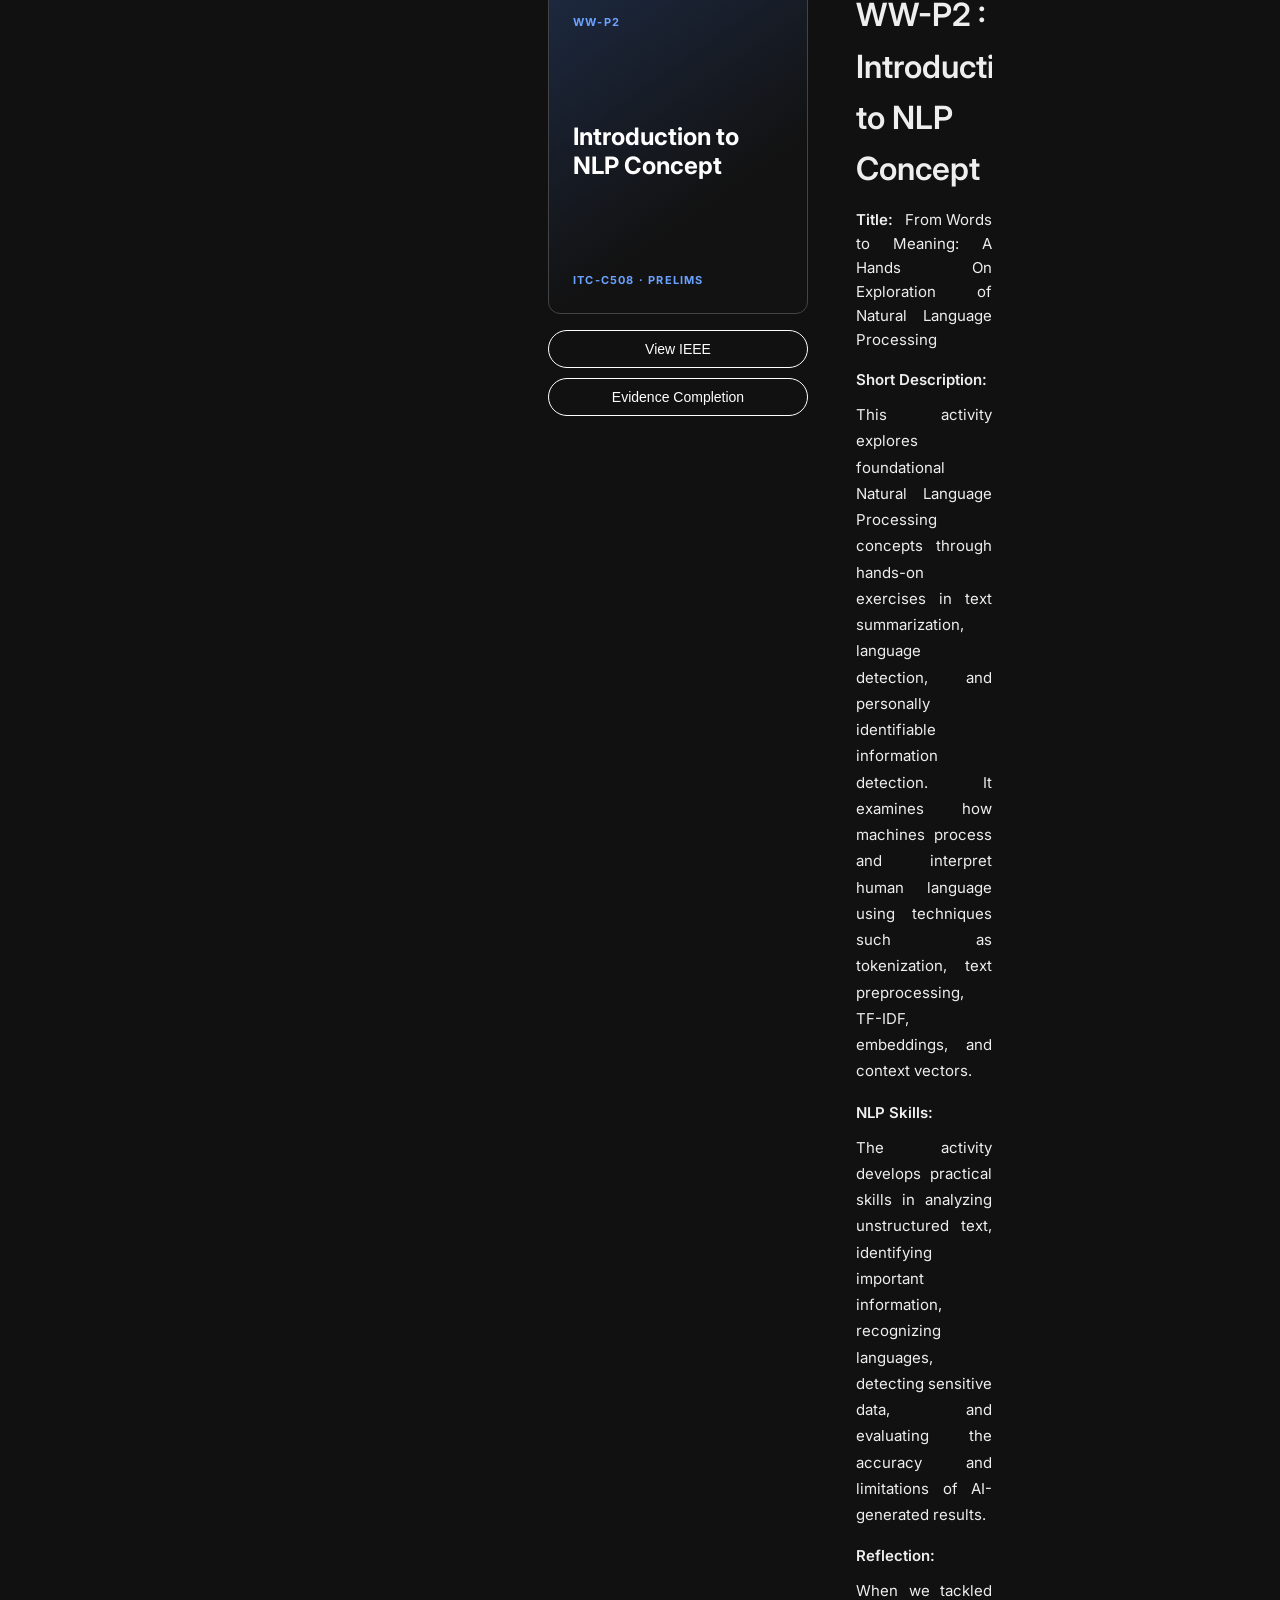
==== commit b71c5953: "Add prelim quiz and exam activity" ====
--- a/index.html
+++ b/index.html
@@ -29,6 +29,7 @@
       <button type="button" onclick="goToC508Activity('c508-prelims-tab', 'activity-ww-p2')">WW-P2 · NLP Concepts</button>
       <button type="button" onclick="goToC508Activity('c508-prelims-tab', 'activity-pt-p1')">PT-P1 · Deep Learning</button>
       <button type="button" onclick="goToC508Activity('c508-prelims-tab', 'activity-pt-p2')">PT-P2 · Training</button>
+      <button type="button" onclick="goToC508Activity('c508-prelims-tab', 'activity-quiz-exam')">Long Quiz &amp; Prelim Exam</button>
 
       <p class="side-nav__label">ITC-C508 · Midterms</p>
       <button type="button" onclick="goToC508Activity('c508-midterms-tab', 'activity-pt-m1')">PT-M1 · RAG Chatbot</button>
@@ -329,6 +330,21 @@
                     <p class="project-entry__desc">In this activity, we began working with a code-based approach. We reused the training data from the previous activity so that we could compare the performance of the no-code model with the code-based model. One of the main highlights was experimenting with hyperparameters such as the number of epochs, number of neurons, learning rate, batch size, and other model settings.</p>
                     <p class="project-entry__desc">During the first part of the activity, I observed that the model was heavily overfitting. This was visible in the large gap between the training and validation results shown in the plots. I tried several hyperparameter configurations, but the model's performance did not improve significantly. When this happened, I learned that one possible solution was to add more training data. I initially had 50 training samples and increased the dataset to 200 samples, which reduced the problem to slight overfitting. I continued experimenting with different hyperparameters and added more data whenever the accuracy stopped improving.</p>
                     <p class="project-entry__desc">These observations helped me understand how hyperparameters affect a model's performance and how increasing the amount of training data can improve its ability to generalize. I learned that better performance depends on finding the right combination of model settings and sufficient training data. I also learned how to interpret NLP model results by comparing the training and validation metrics. As much as possible, the gap between the training and validation loss should be minimized to reduce overfitting and produce a more reliable model.</p>
+                  </div>
+                </div>
+              </div>
+              <div class="project-entry">
+                <div class="project-entry__left">
+                  <div class="project-entry__img project-entry__img--contain">
+                    <img src="prelim/Long_Quiz_and_Prelim_Exam.jpg" alt="Cover of the Long Quiz and Preliminary Examination book" />
+                  </div>
+                </div>
+                <div class="project-entry__right">
+                  <div class="project-entry__right-text">
+                    <h3 class="project-entry__category" id="activity-quiz-exam">Long Quiz and Prelim Exam</h3>
+                    <p class="project-entry__title-line"><span>Title:</span>&nbsp;&nbsp; Long Quiz and Prelim Exam</p>
+                    <p class="project-entry__label">Assessment Coverage:</p>
+                    <p class="project-entry__desc">The quiz and preliminary examination cover the introduction to Natural Language Processing, with particular focus on embeddings and how word embeddings work behind code automation. They also examine how NLP differs from traditional models, the intelligence of a model, and the principles that guide how a model learns.</p>
                   </div>
                 </div>
               </div>
--- a/style.css
+++ b/style.css
@@ -106,7 +106,7 @@
 .side-nav__label {
   margin: 9px 8px 2px;
   color: var(--accent);
-  font: 700 9px/1.2 var(--font);
+  font: 700 10px/1.2 var(--font);
   letter-spacing: .09em;
   text-transform: uppercase;
 }
@@ -120,7 +120,7 @@
   border-radius: 6px;
   background: transparent;
   color: var(--muted);
-  font: 600 11px/1.25 var(--font);
+  font: 600 13px/1.3 var(--font);
   letter-spacing: .02em;
   text-align: left;
   cursor: pointer;
@@ -711,6 +711,9 @@
   display: block;
 }
 
+.project-entry__img--contain { background: #f8f8f8; }
+.project-entry__img--contain img { object-fit: contain; }
+
 .project-entry__file-btns {
   display: flex;
   flex-direction: column;
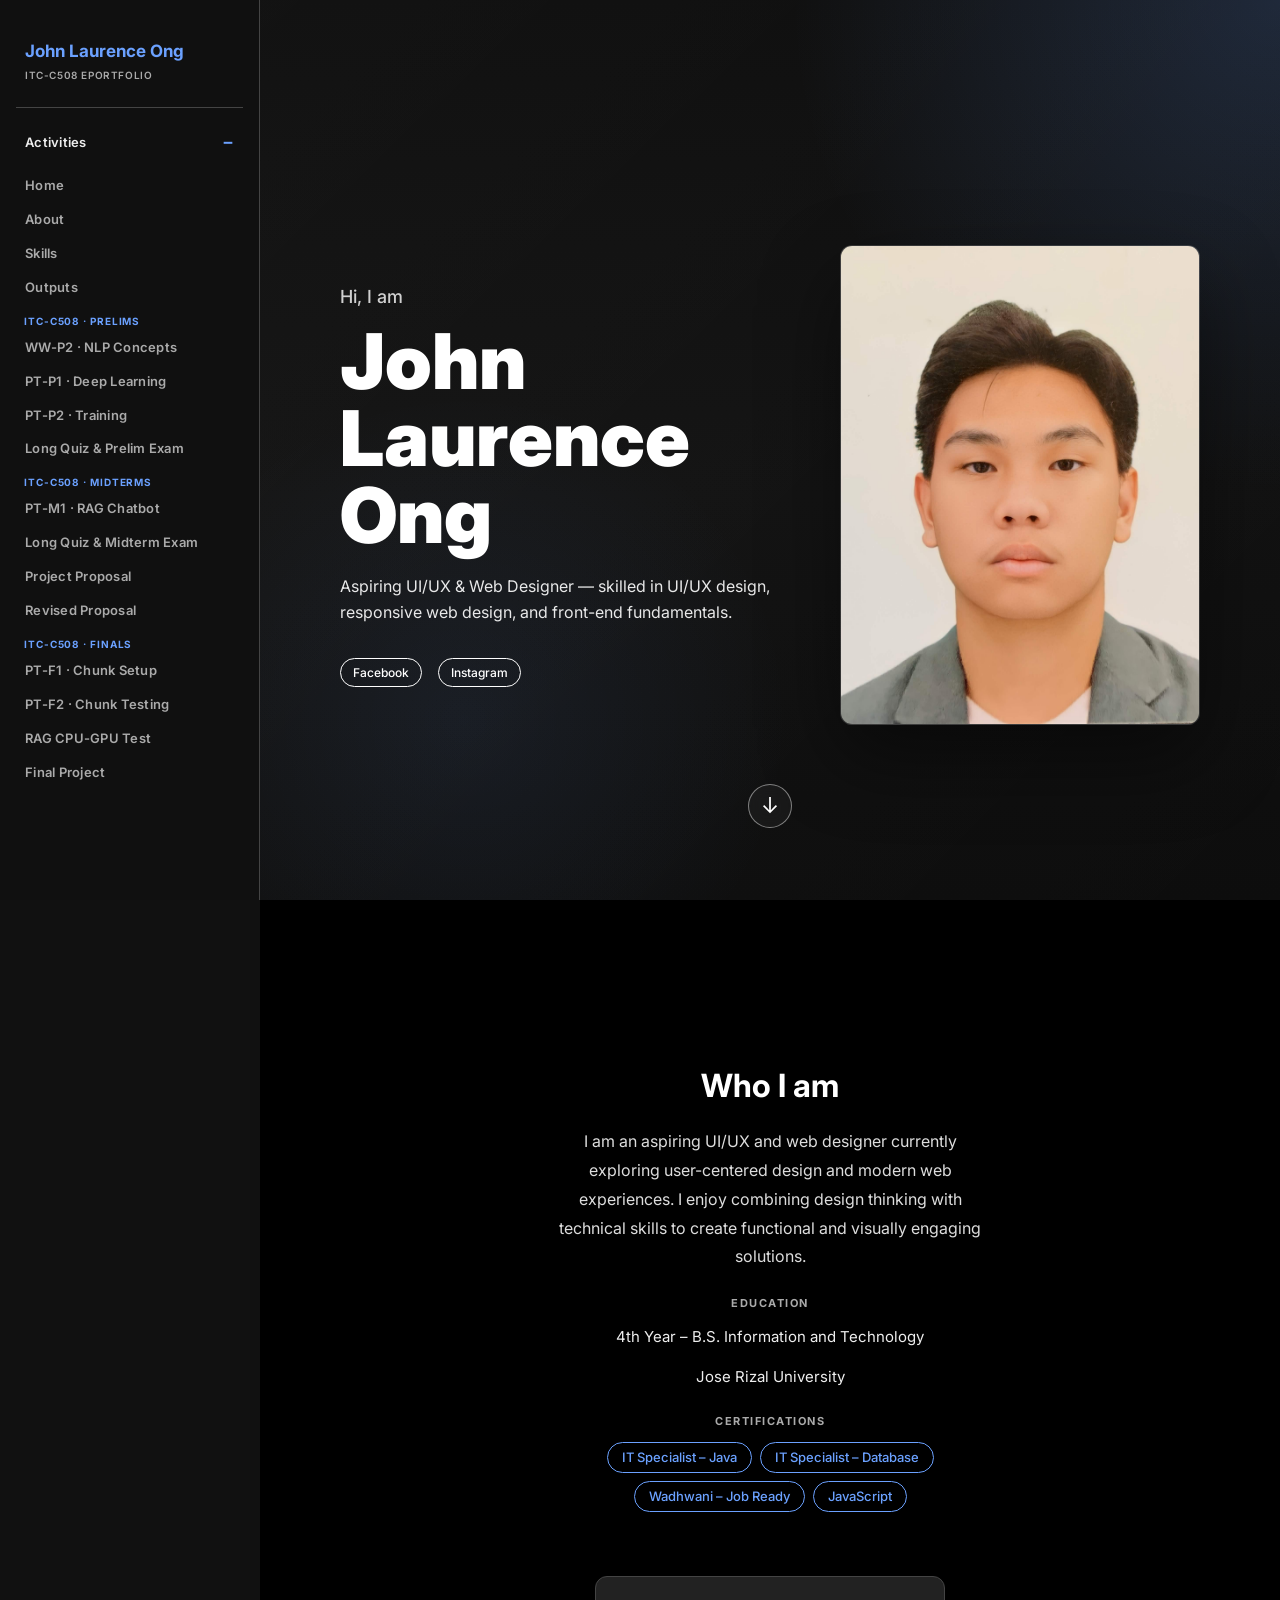
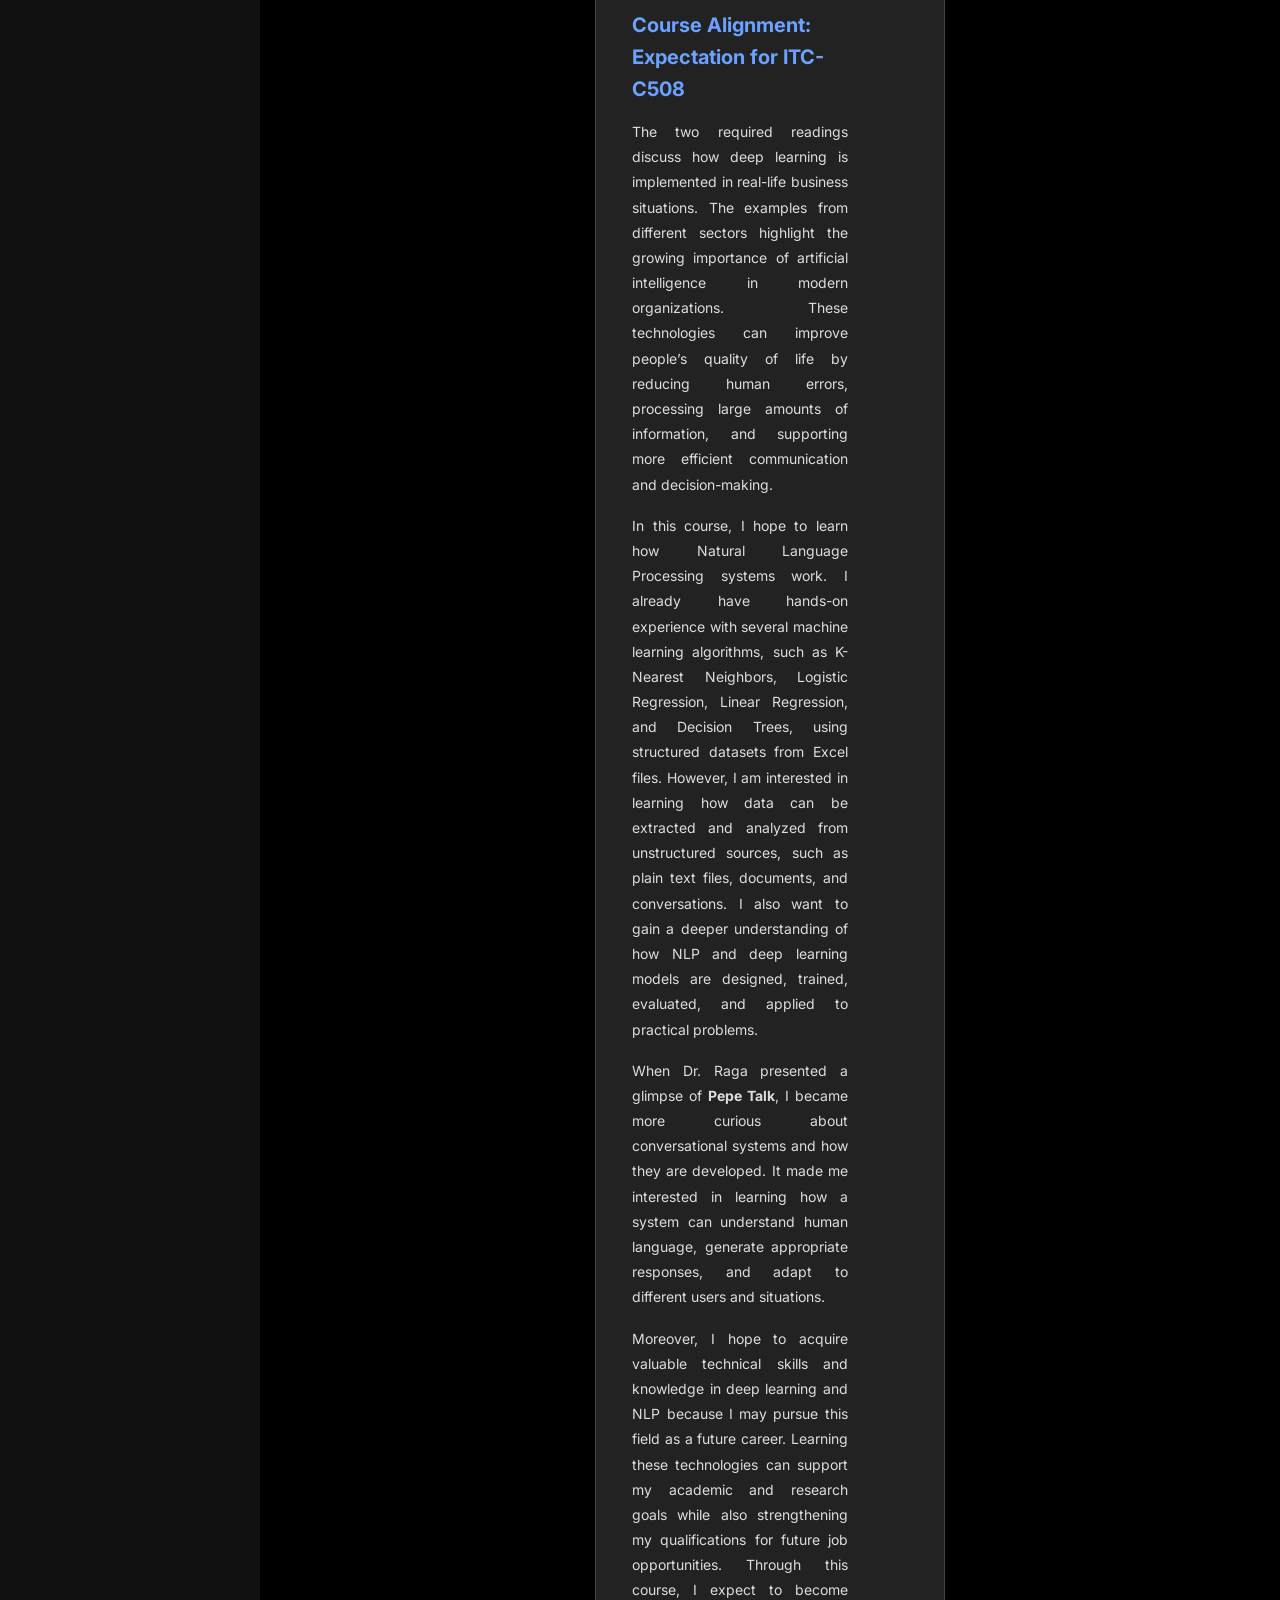
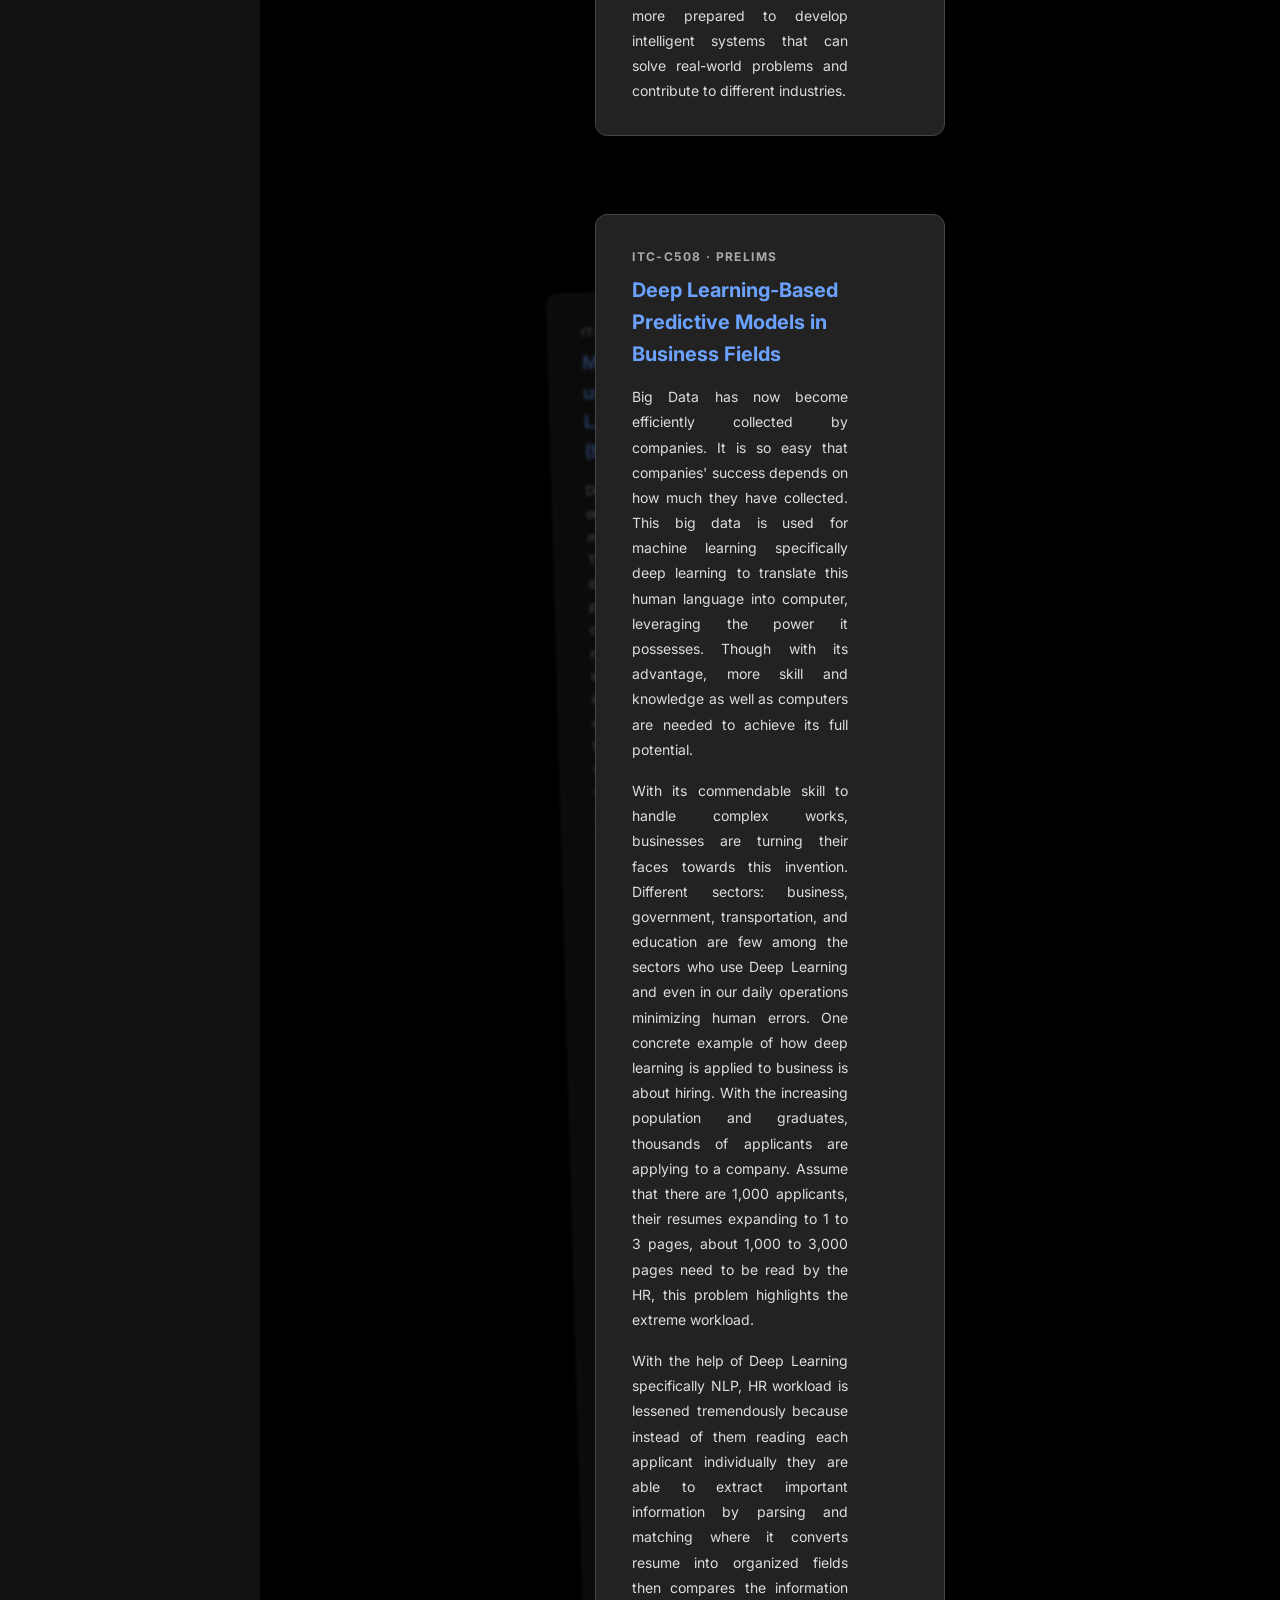
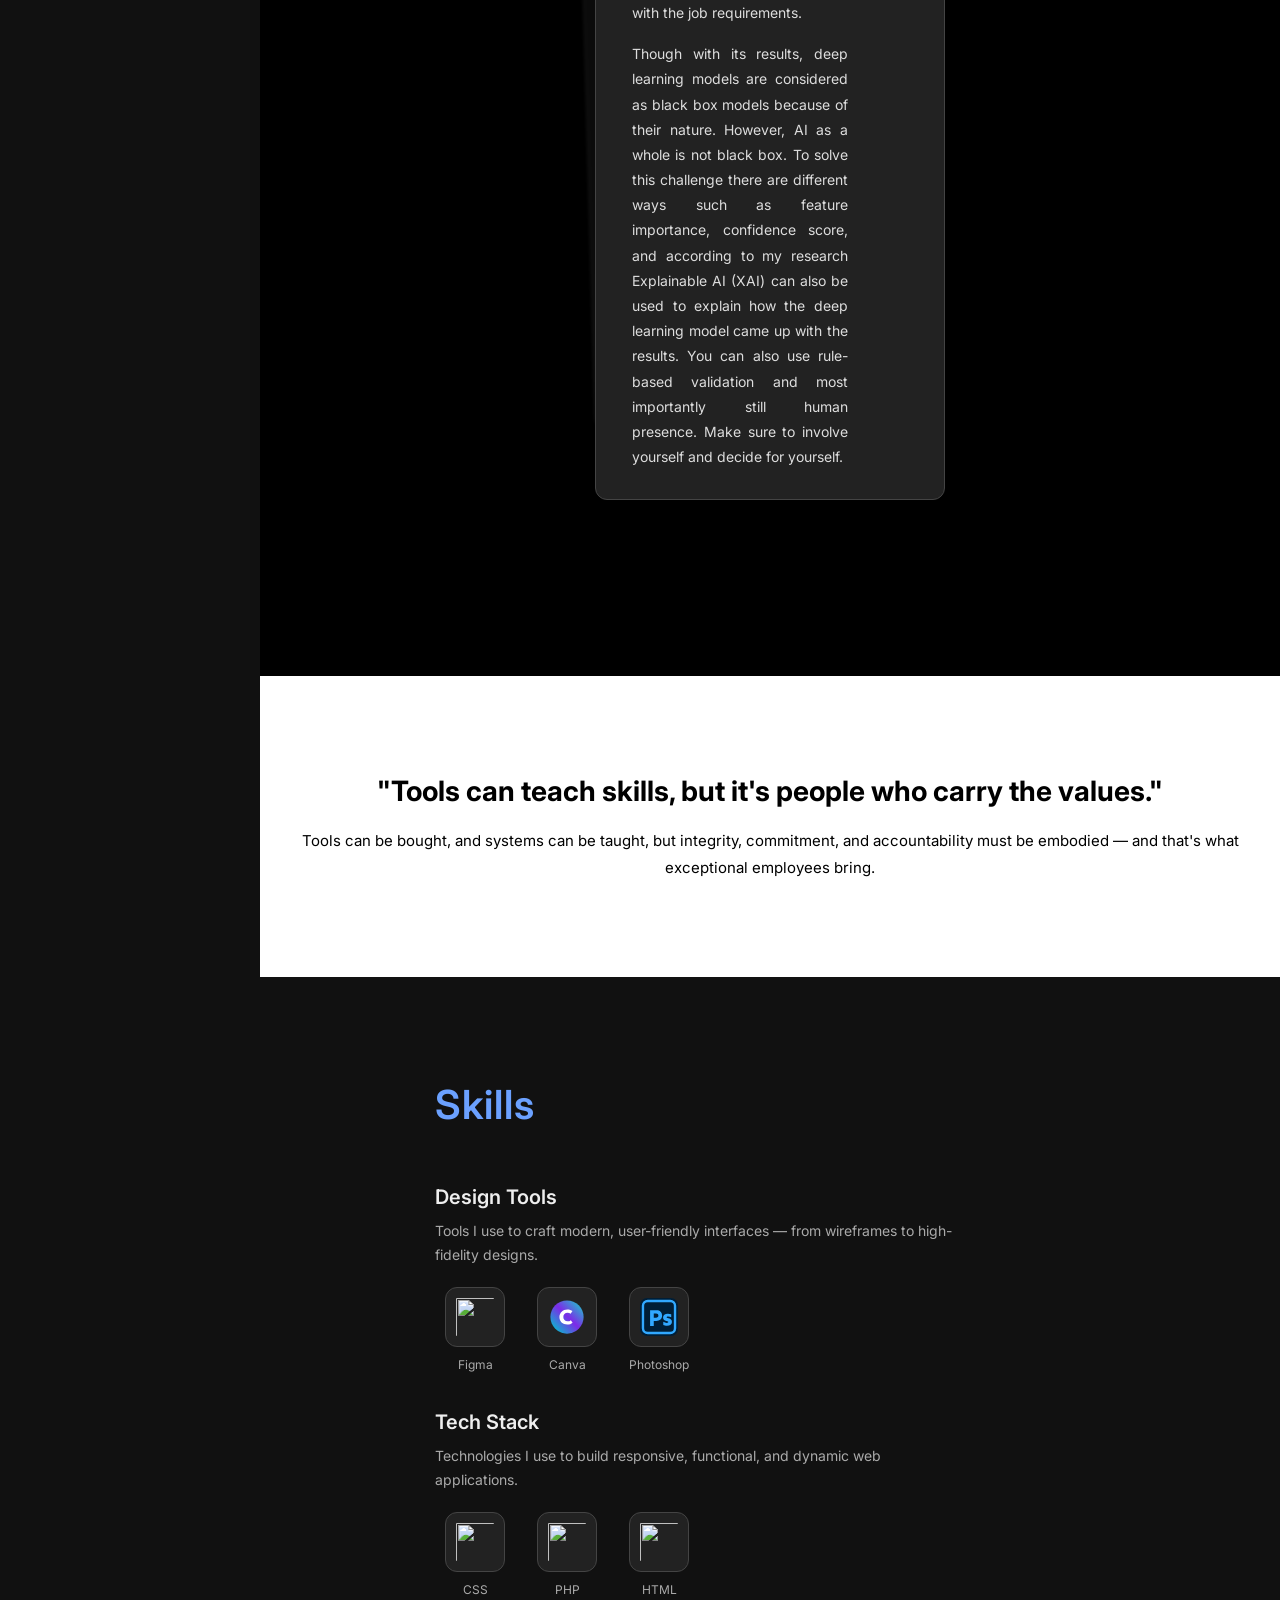
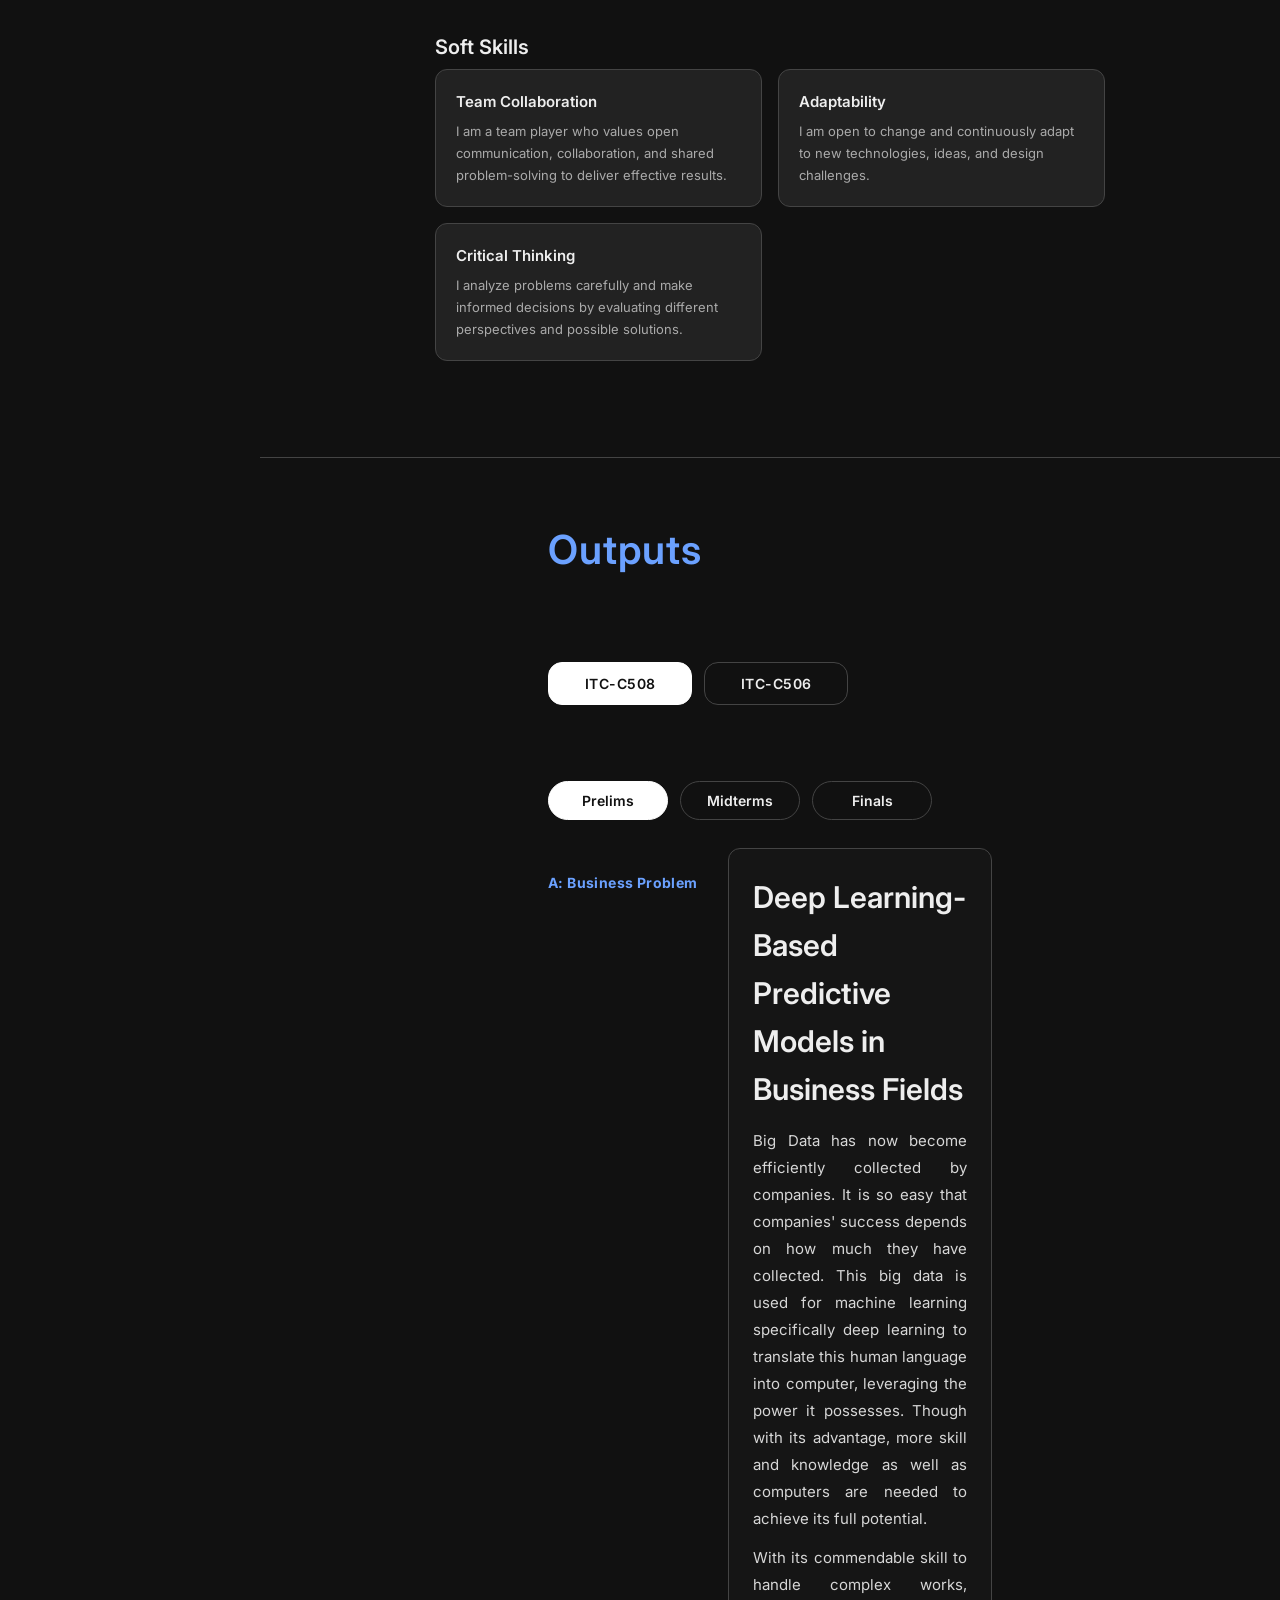
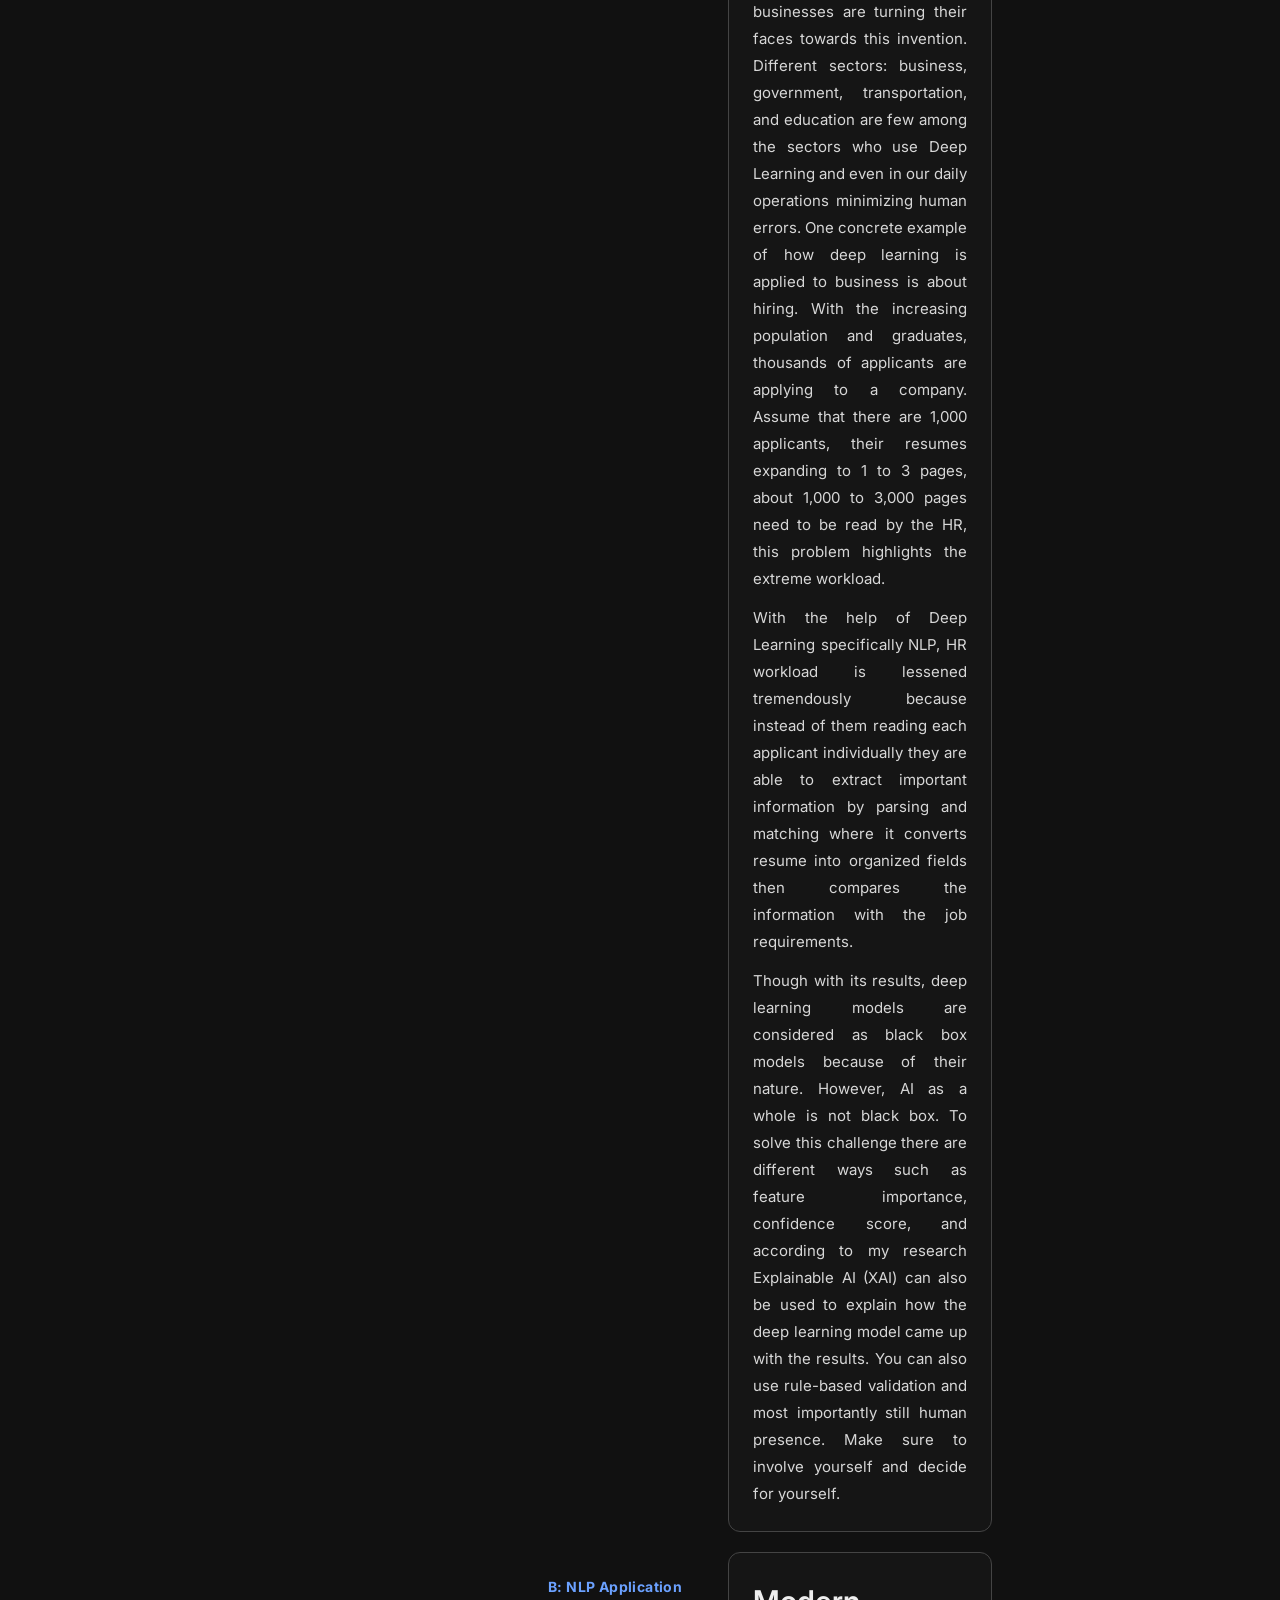
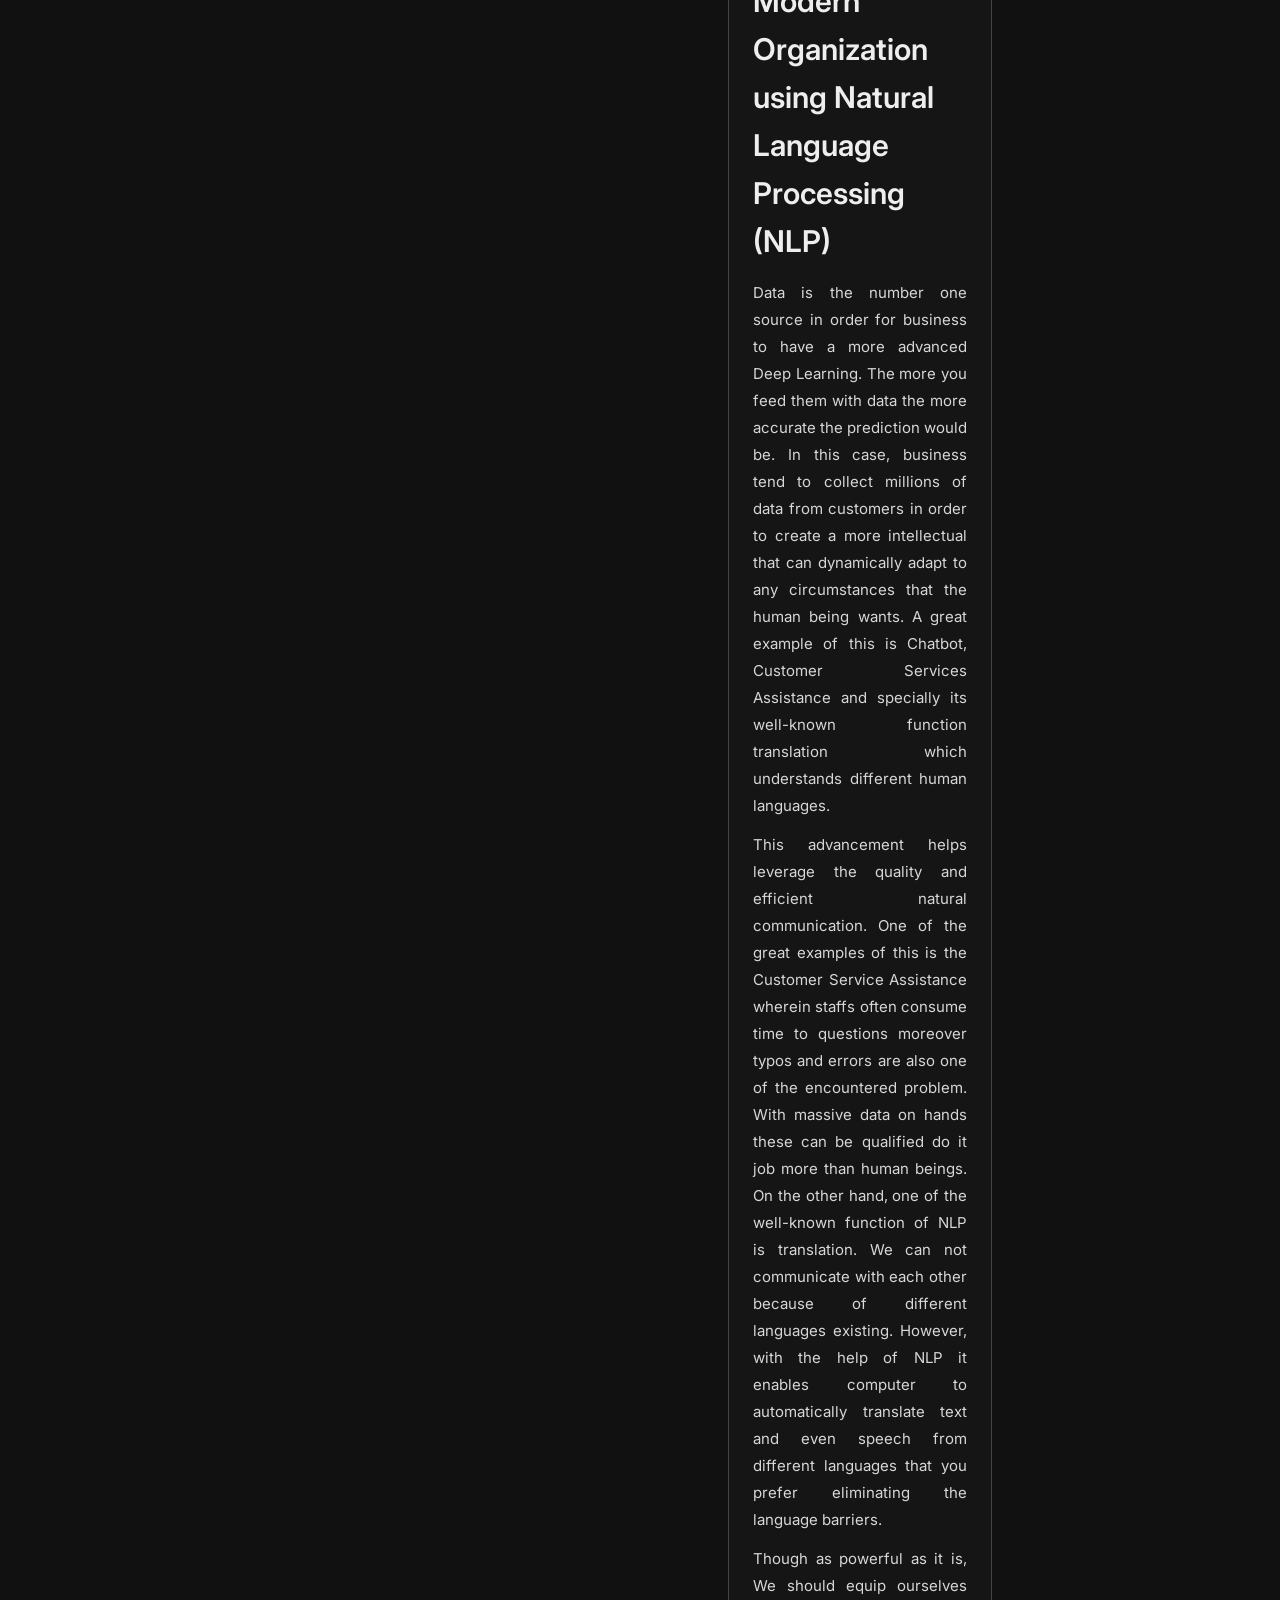
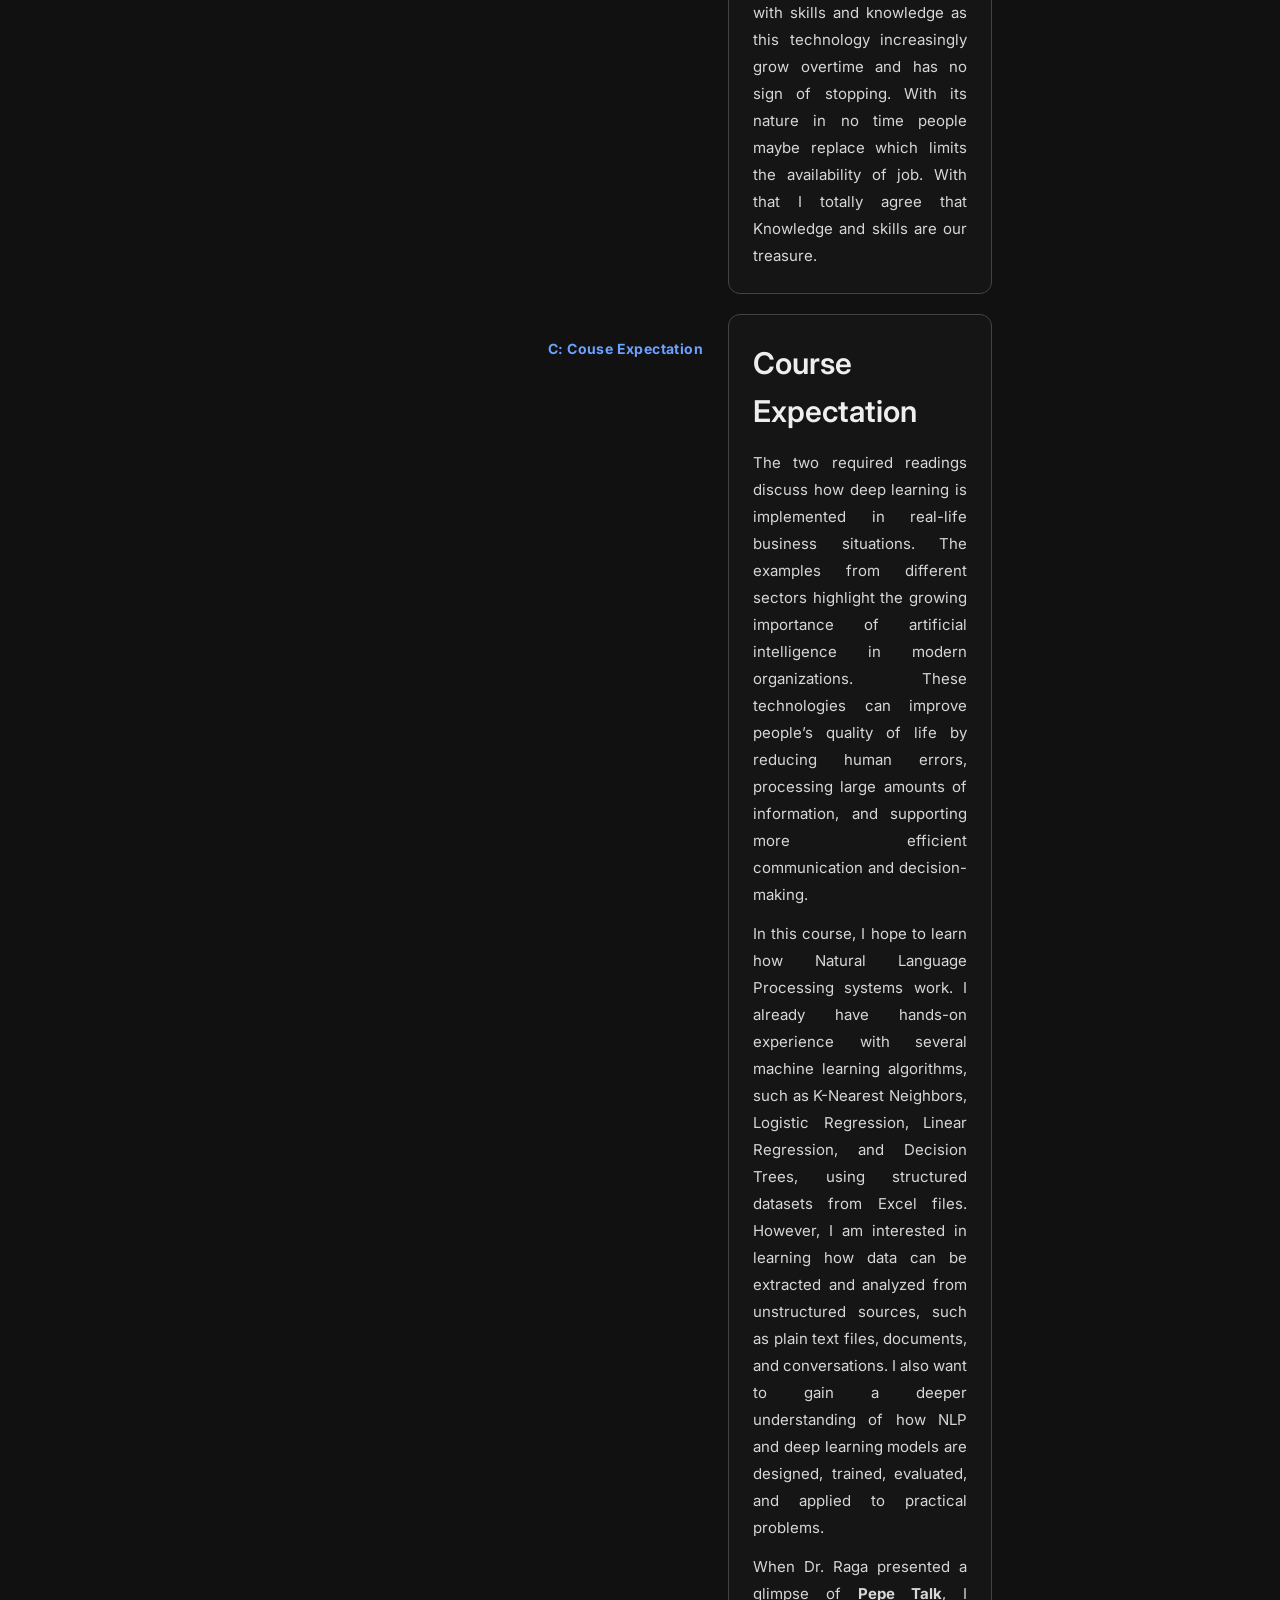
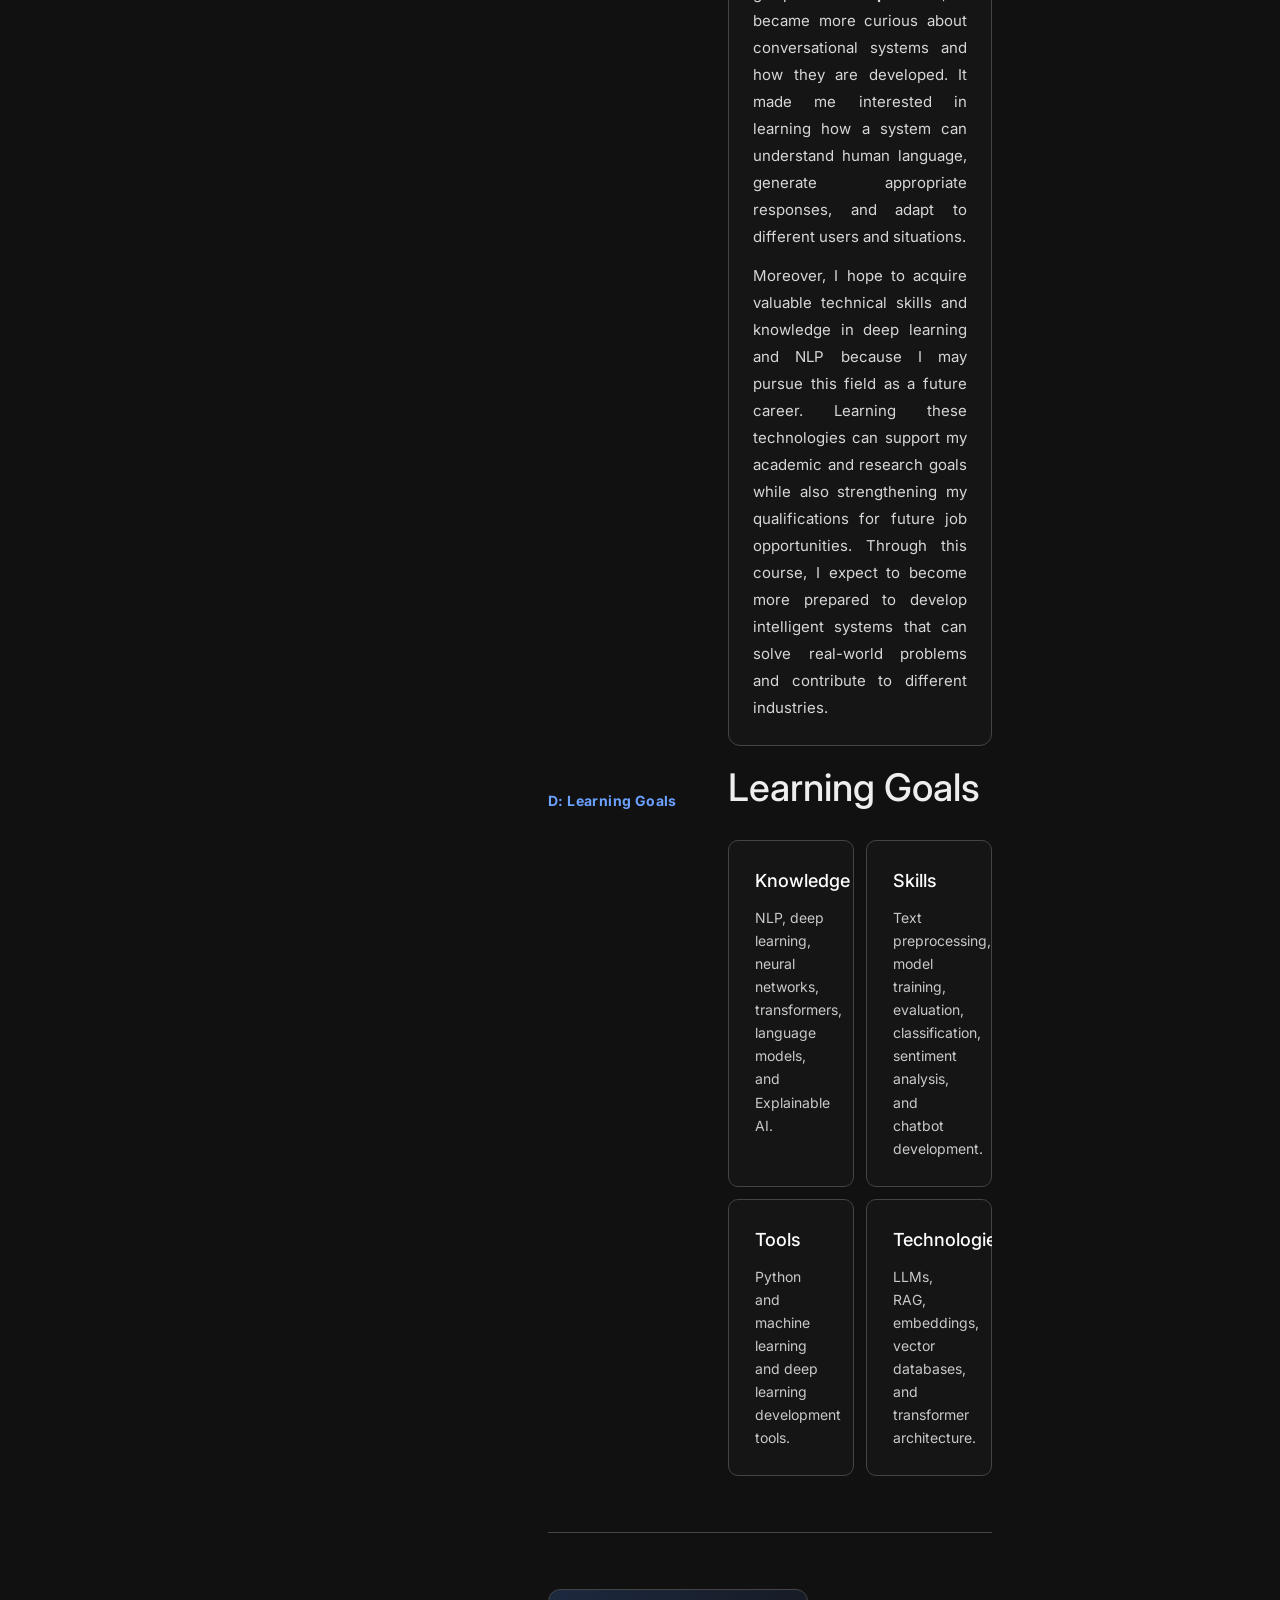
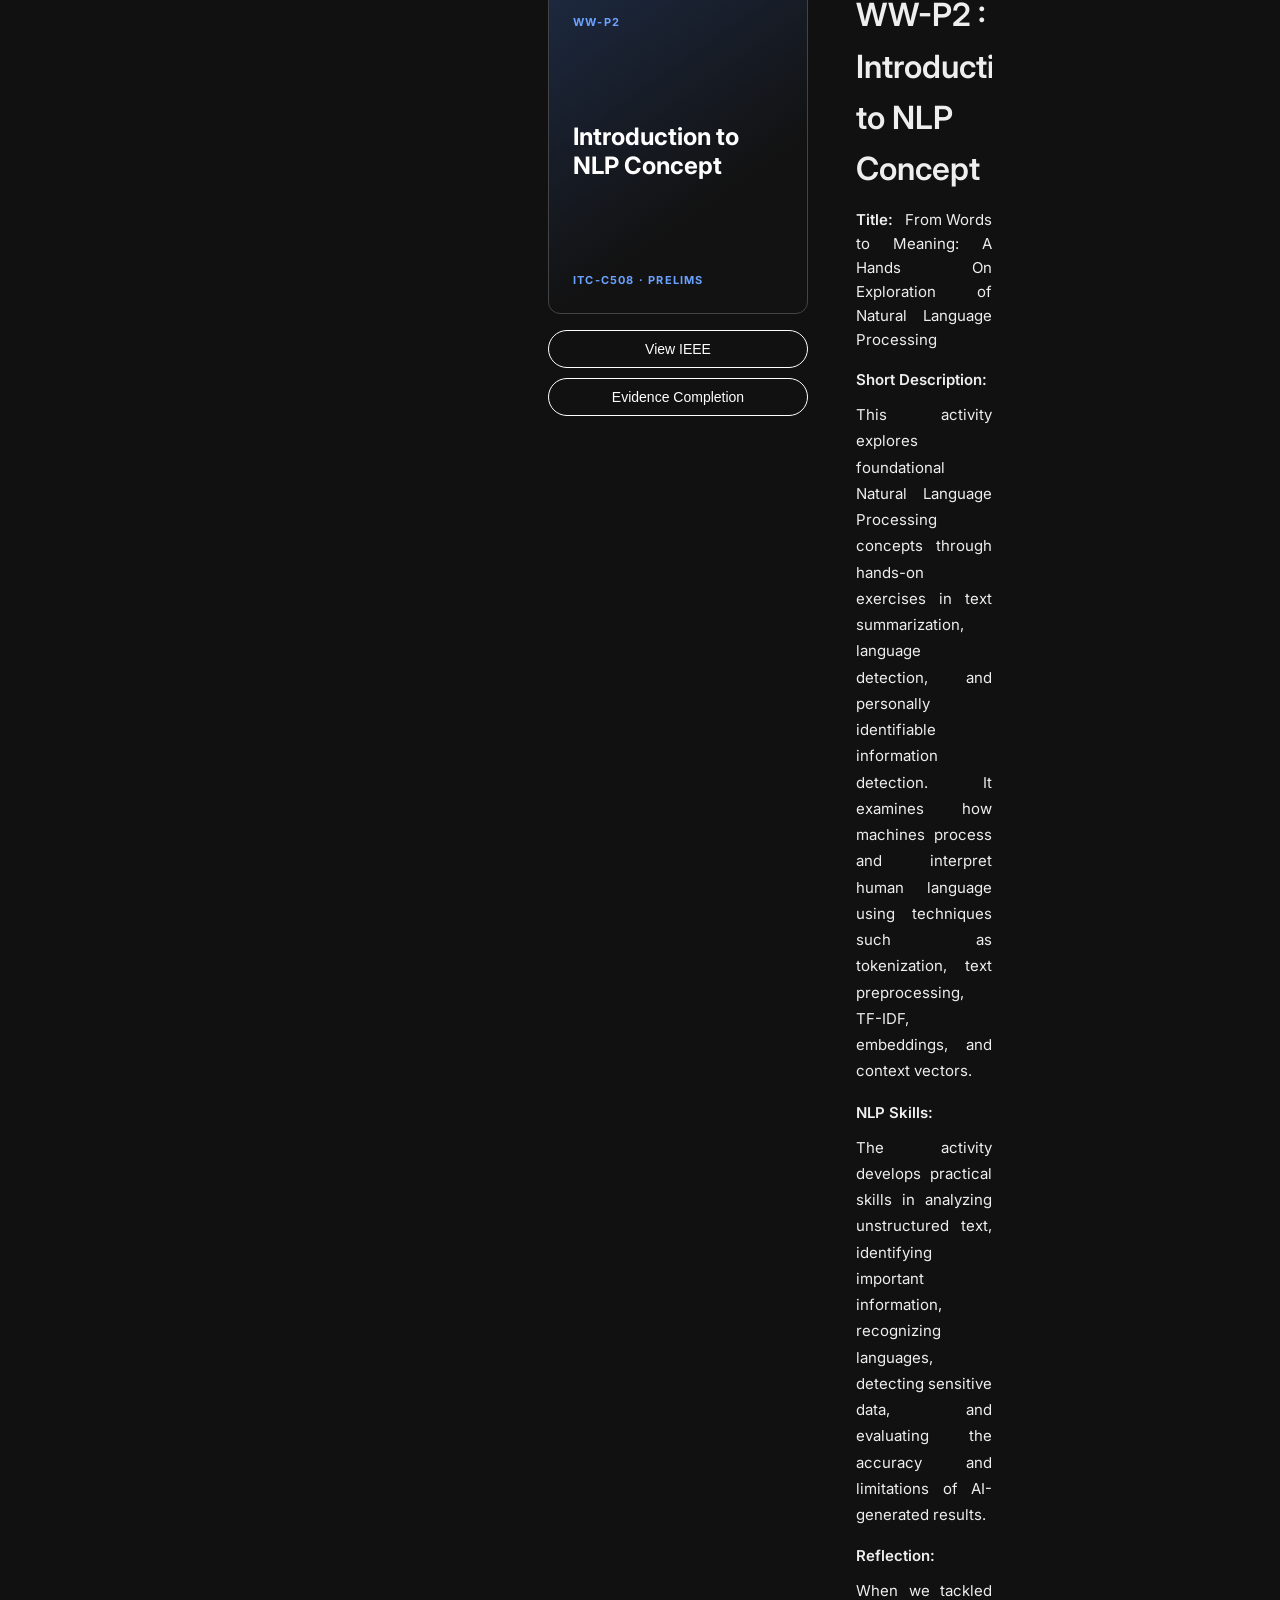
==== commit 601d3080: "Add midterm quiz and examination activity" ====
--- a/index.html
+++ b/index.html
@@ -33,6 +33,7 @@
 
       <p class="side-nav__label">ITC-C508 · Midterms</p>
       <button type="button" onclick="goToC508Activity('c508-midterms-tab', 'activity-pt-m1')">PT-M1 · RAG Chatbot</button>
+      <button type="button" onclick="goToC508Activity('c508-midterms-tab', 'activity-midterm-quiz-exam')">Long Quiz &amp; Midterm Exam</button>
       <button type="button" onclick="goToC508Activity('c508-midterms-tab', 'activity-proposal')">Project Proposal</button>
       <button type="button" onclick="goToC508Activity('c508-midterms-tab', 'activity-revised-proposal')">Revised Proposal</button>
 
@@ -345,6 +346,9 @@
                     <p class="project-entry__title-line"><span>Title:</span>&nbsp;&nbsp; Long Quiz and Prelim Exam</p>
                     <p class="project-entry__label">Assessment Coverage:</p>
                     <p class="project-entry__desc">The quiz and preliminary examination cover the introduction to Natural Language Processing, with particular focus on embeddings and how word embeddings work behind code automation. They also examine how NLP differs from traditional models, the intelligence of a model, and the principles that guide how a model learns.</p>
+                    <p class="project-entry__label">Reflection:</p>
+                    <p class="project-entry__desc">My score in this quiz and preliminary examination was not ideal, but it honestly showed me that I was still adjusting to a new area of study. This was my first time encountering NLP in detail, and I was confused by how language can be represented and processed behind the code. Concepts such as embeddings were difficult at first because I was not yet able to visualize clearly what was happening behind the automated code. I could see the output, but I did not fully understand how the model turned words into numerical representations or used them to identify meaning and relationships.</p>
+                    <p class="project-entry__desc">The assessment also helped me recognize the difference between NLP and the traditional models I was more familiar with. Instead of working mainly with clear columns and numerical values, NLP requires the model to learn from unstructured language, context, and patterns in words. Although the result was not what I hoped for, it became a useful starting point. It showed me which ideas I needed to revisit and encouraged me to study how embeddings, model learning, and language understanding work together. As I continued the course activities, I became more comfortable connecting the code, the model's output, and the NLP concepts behind them.</p>
                   </div>
                 </div>
               </div>
@@ -383,6 +387,27 @@
                     <p class="project-entry__desc">The activity also involved debugging the provided code. I learned that the versions of the language model, embedding model, and RAG framework must be compatible with one another for the system to work properly. Resolving these compatibility issues helped me understand that building an NLP application requires not only knowledge of the model but also careful management of the tools, packages, and frameworks that connect its components.</p>
                     <p class="project-entry__desc">The activity also compared different temperature configurations and tested the chatbot with and without grounding and fallback instructions. From my observations, setting the temperature to 0 produced more concise, direct, and controlled responses, while setting it to 1 produced more detailed and varied information. This helped me understand that a higher temperature increases the variation in a model's answers.</p>
                     <p class="project-entry__desc">When a query was outside the chatbot's domain, the grounding and fallback instructions written in the system prompt prevented the model from attempting to answer a question that was unsupported by the provided context. When the temperature was set to 1 without those grounding instructions, the output was still similar to the grounded response. Based on the tested queries in this activity, no hallucinated response was observed because the model recognized that the available domain context was insufficient to support an answer.</p>
+                  </div>
+                </div>
+              </div>
+
+              <div class="project-entry">
+                <div class="project-entry__left">
+                  <div class="project-entry__img project-entry__img--contain">
+                    <img src="midterms/Long_Quiz_and_Midterm_Exam.jpg" alt="Cover of the Long Quiz and Midterm Examination book showing scores" />
+                  </div>
+                </div>
+                <div class="project-entry__right">
+                  <div class="project-entry__right-text">
+                    <h3 class="project-entry__category" id="activity-midterm-quiz-exam">Long Quiz and Midterm Examination</h3>
+                    <p class="project-entry__title-line"><span>Title:</span>&nbsp;&nbsp; Long Quiz and Midterm Examination</p>
+                    <p class="project-entry__label">Assessment Coverage:</p>
+                    <p class="project-entry__desc">This assessment covers the difference between traditional models and the LLM process. It also focuses on how to determine an appropriate chunk size and the strategies that can be used to make chunking better suited to a specific dataset.</p>
+                    <p class="project-entry__label">Results:</p>
+                    <p class="project-entry__desc">Long Quiz: 10/10 &nbsp;·&nbsp; Midterm Examination: 19/20</p>
+                    <p class="project-entry__label">Reflection:</p>
+                    <p class="project-entry__desc">Receiving 10/10 on the long quiz and 19/20 on the midterm examination showed me how much my understanding had improved since the earlier assessments. I was able to grasp the difference between traditional models and LLM-based processes more clearly, especially how LLM applications work with language, context, and retrieved information instead of only structured inputs.</p>
+                    <p class="project-entry__desc">I also became more confident in explaining why chunking matters in a RAG workflow. I understood that chunk size affects how much context is kept together, while the chunking strategy must fit the structure and purpose of the dataset. A chunk that is too small can lose important context, while one that is too large can include unnecessary information and make retrieval less focused. This assessment helped me comprehend the effectiveness and impact of chunking in retrieving more relevant information, and it gave me a stronger foundation for the later RAG activities.</p>
                   </div>
                 </div>
               </div>
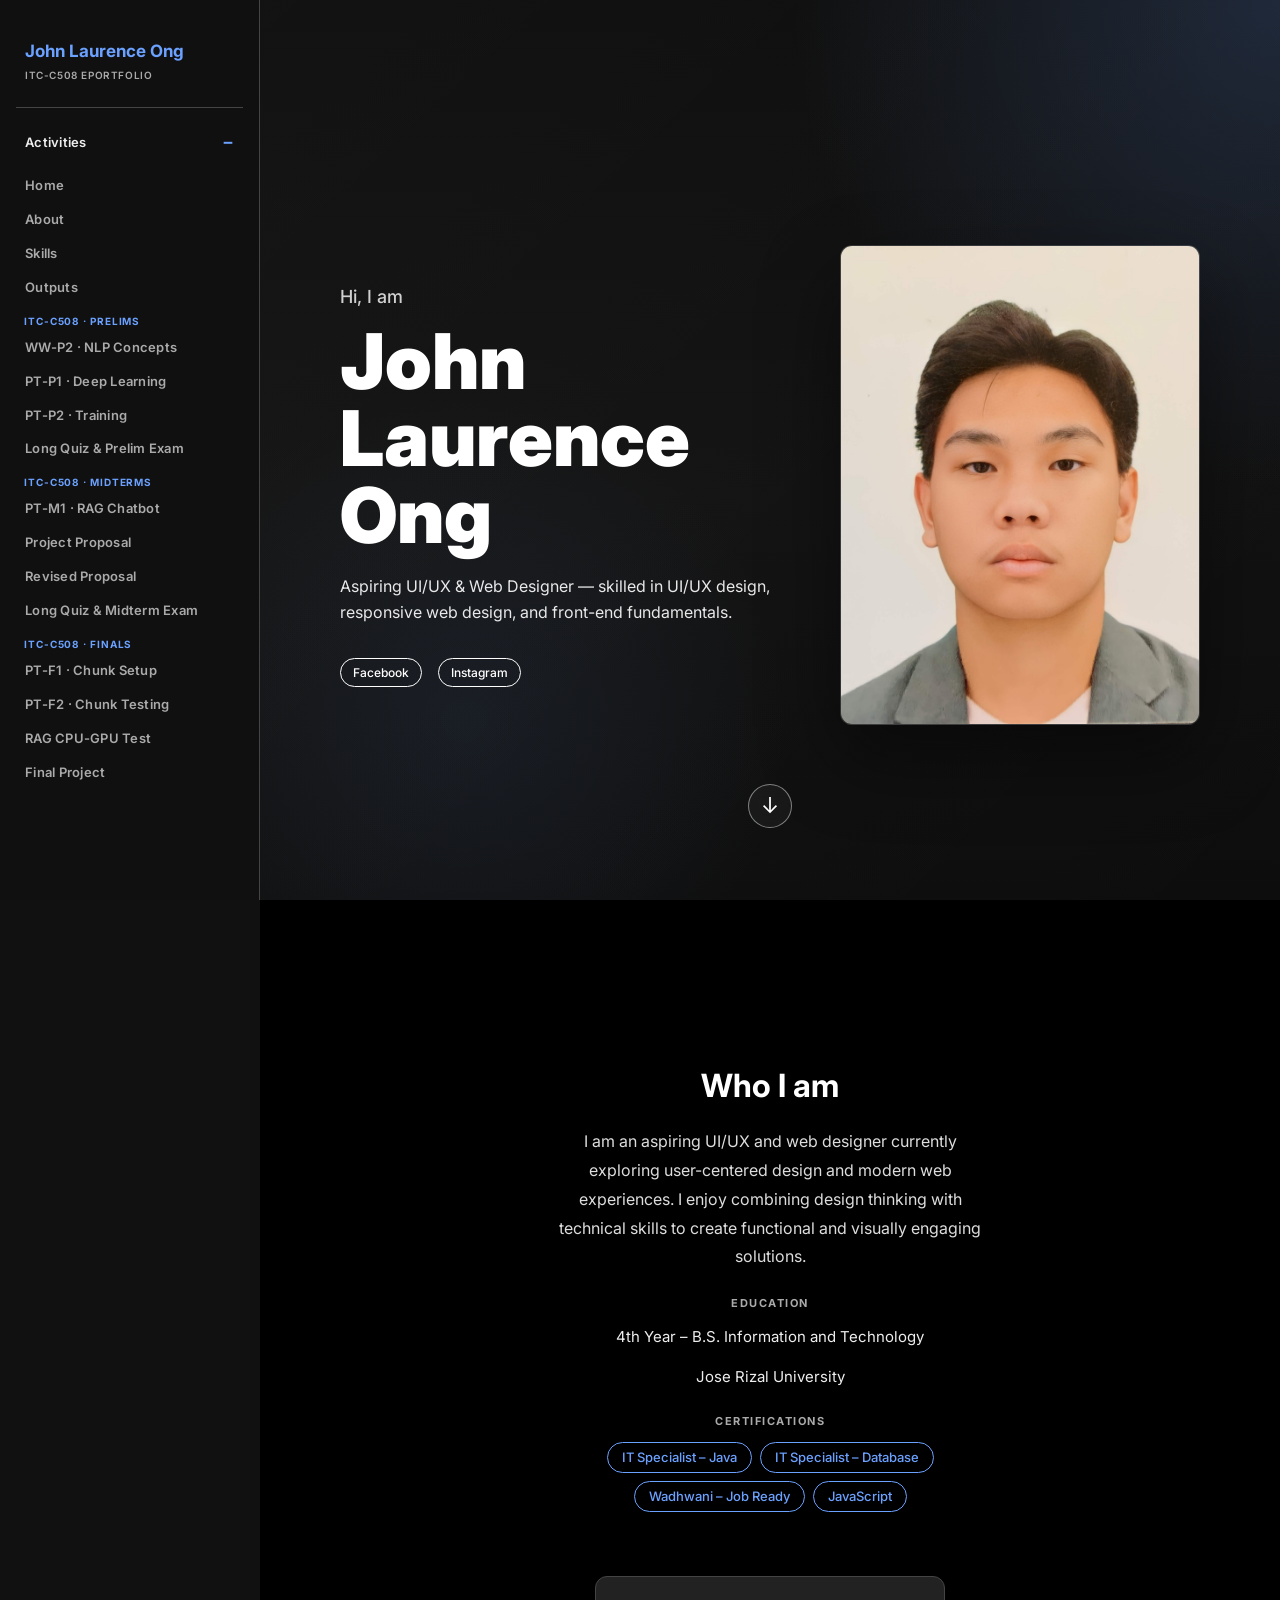
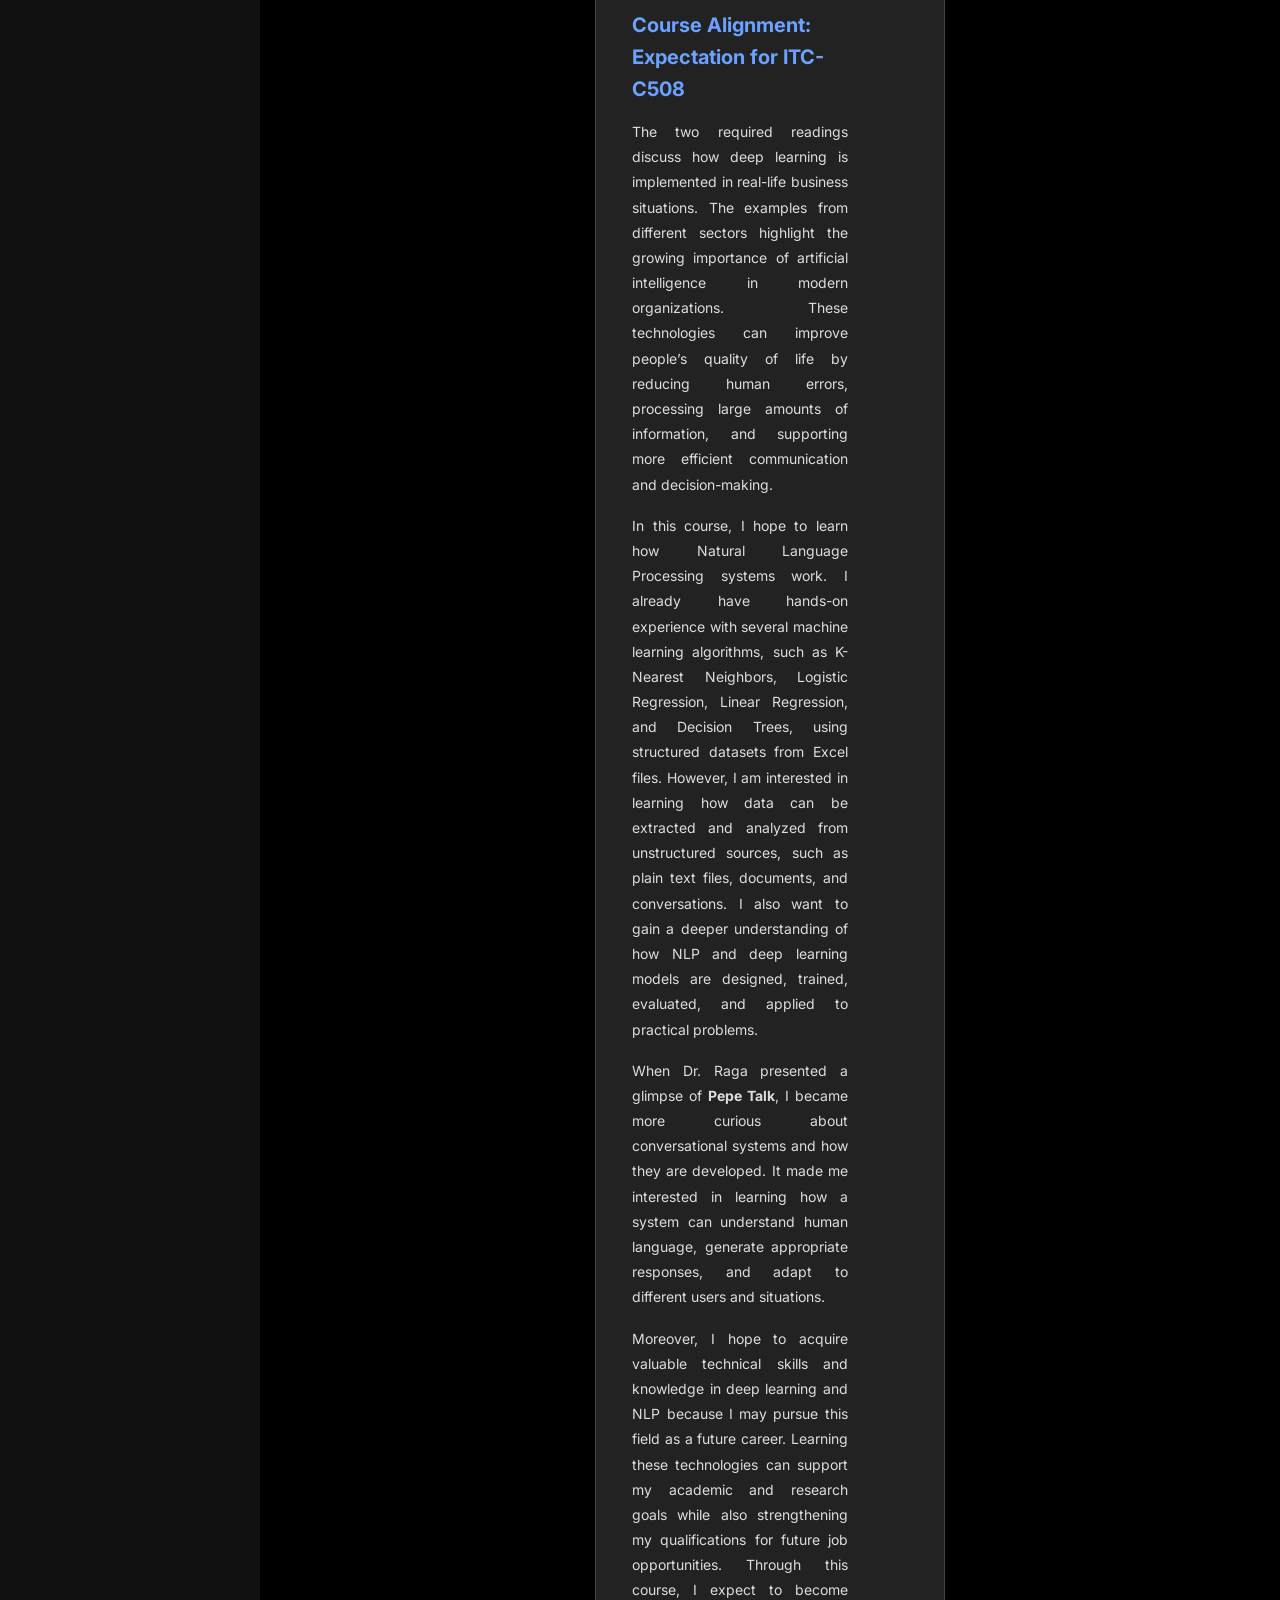
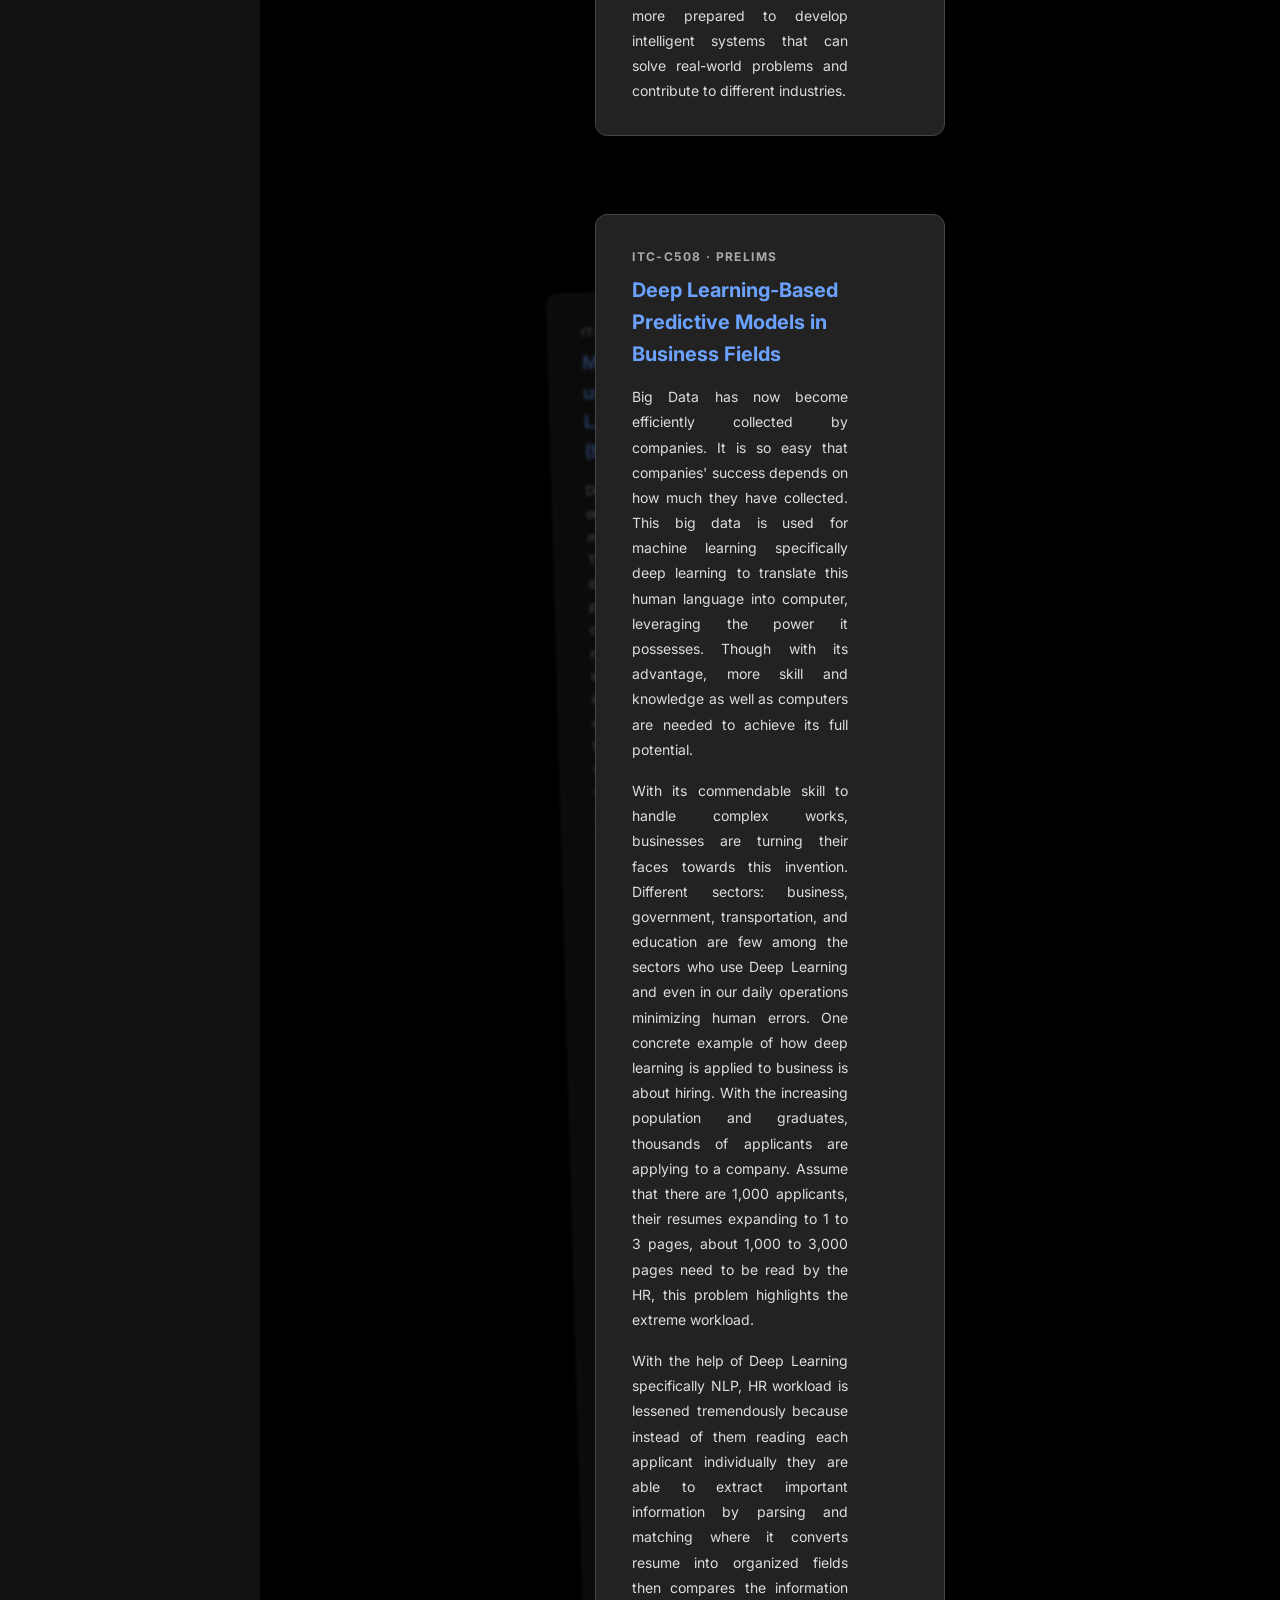
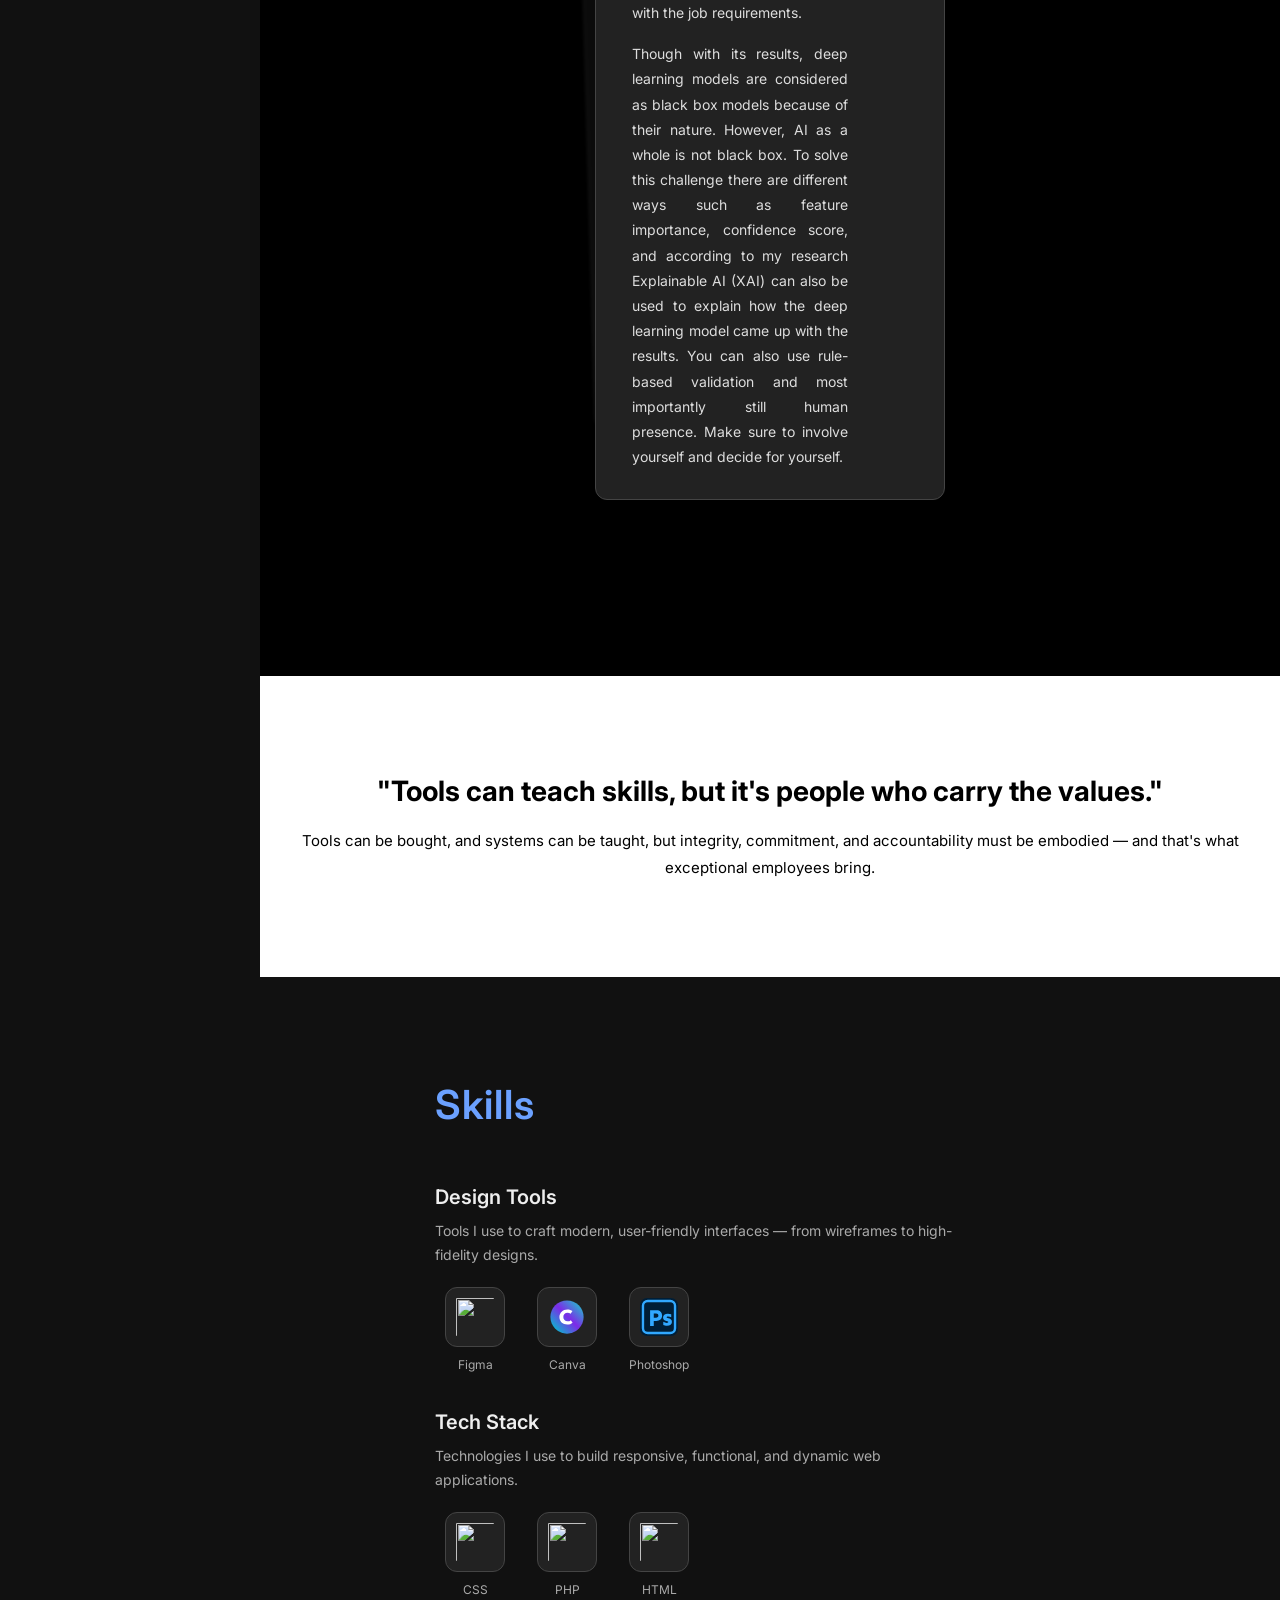
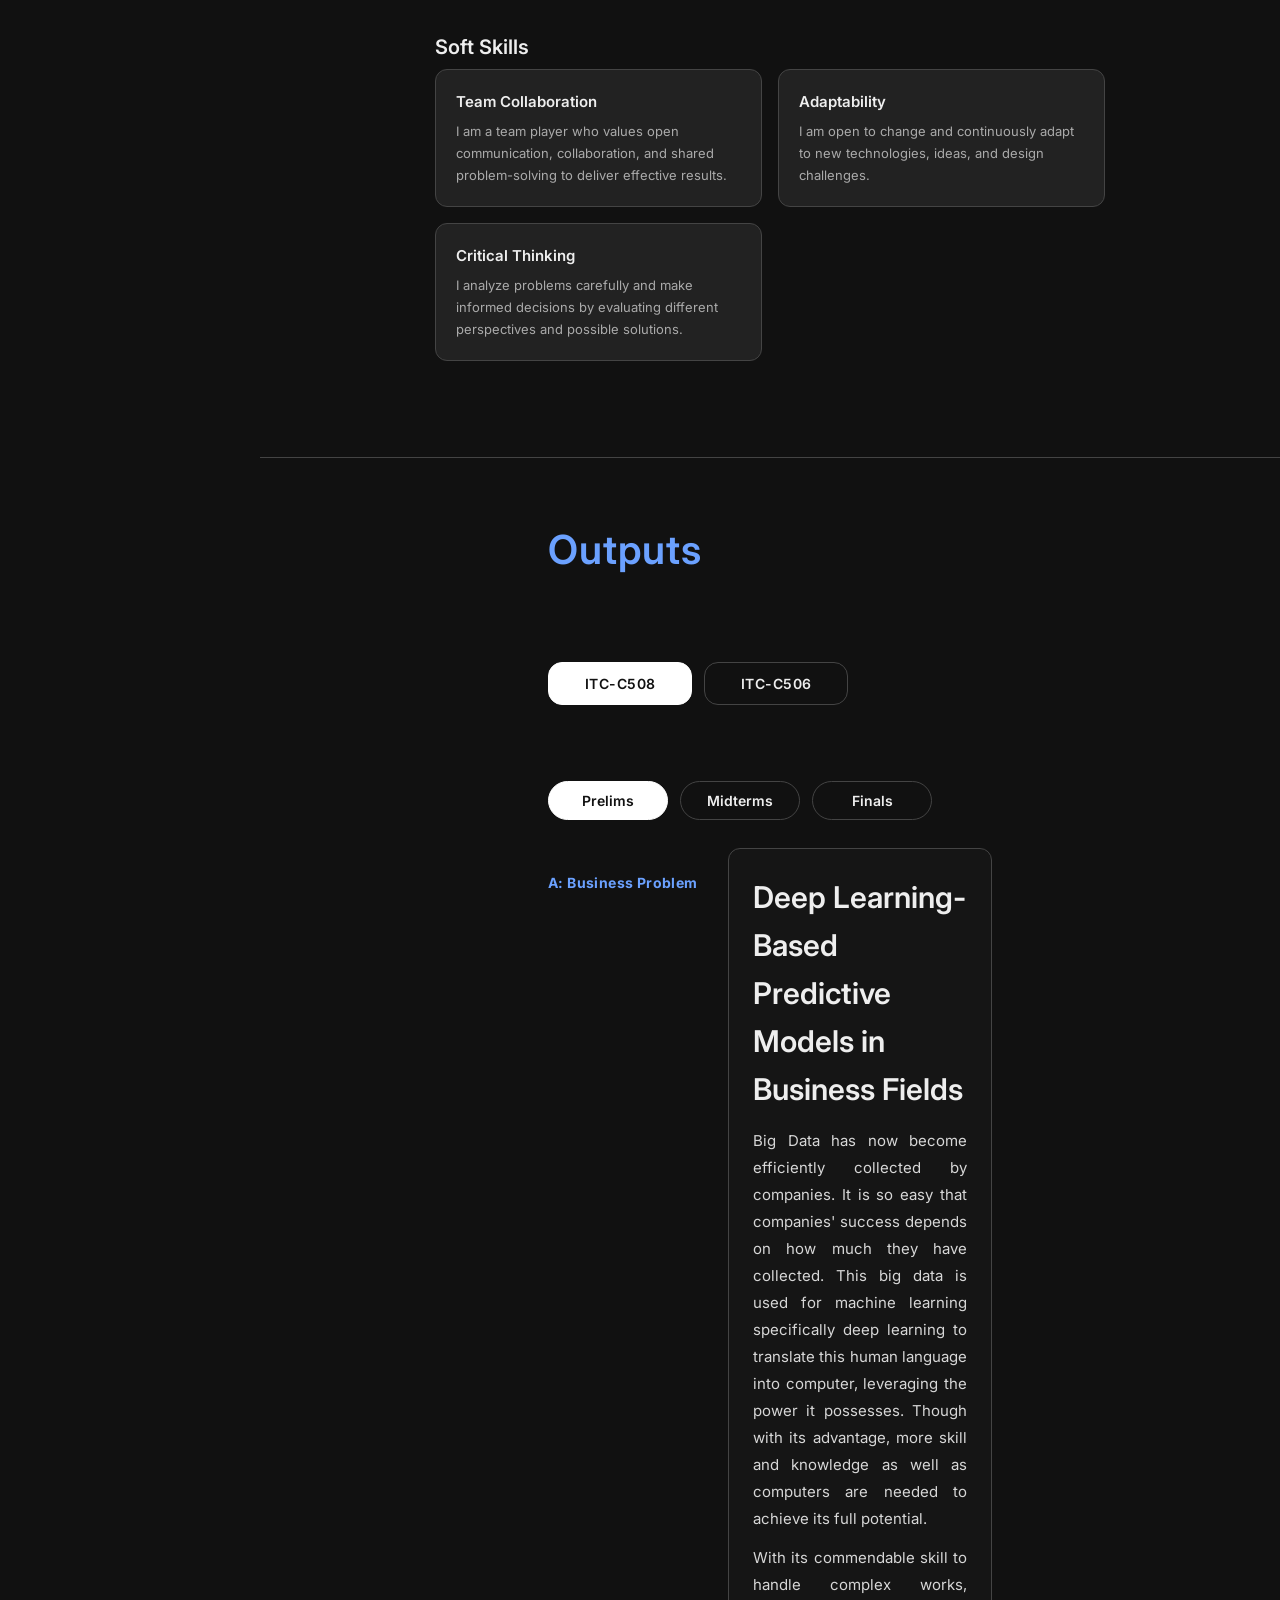
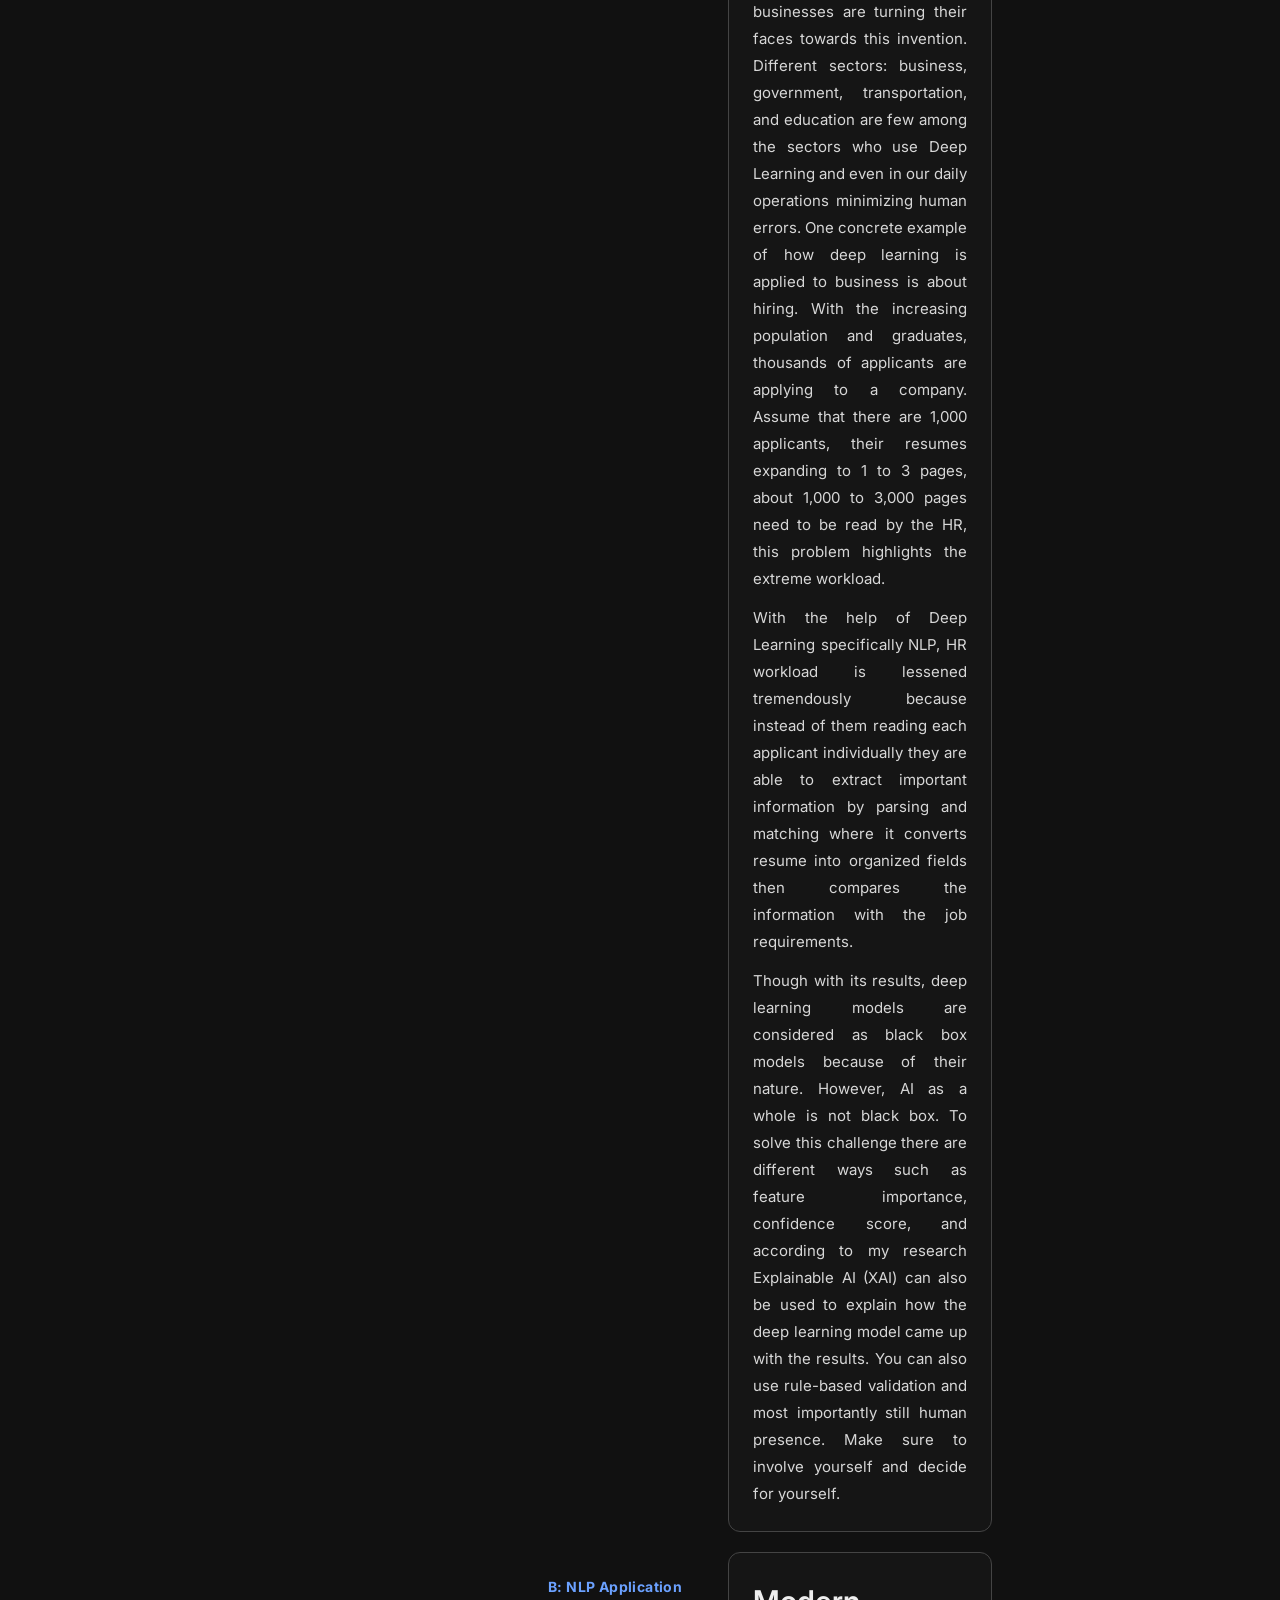
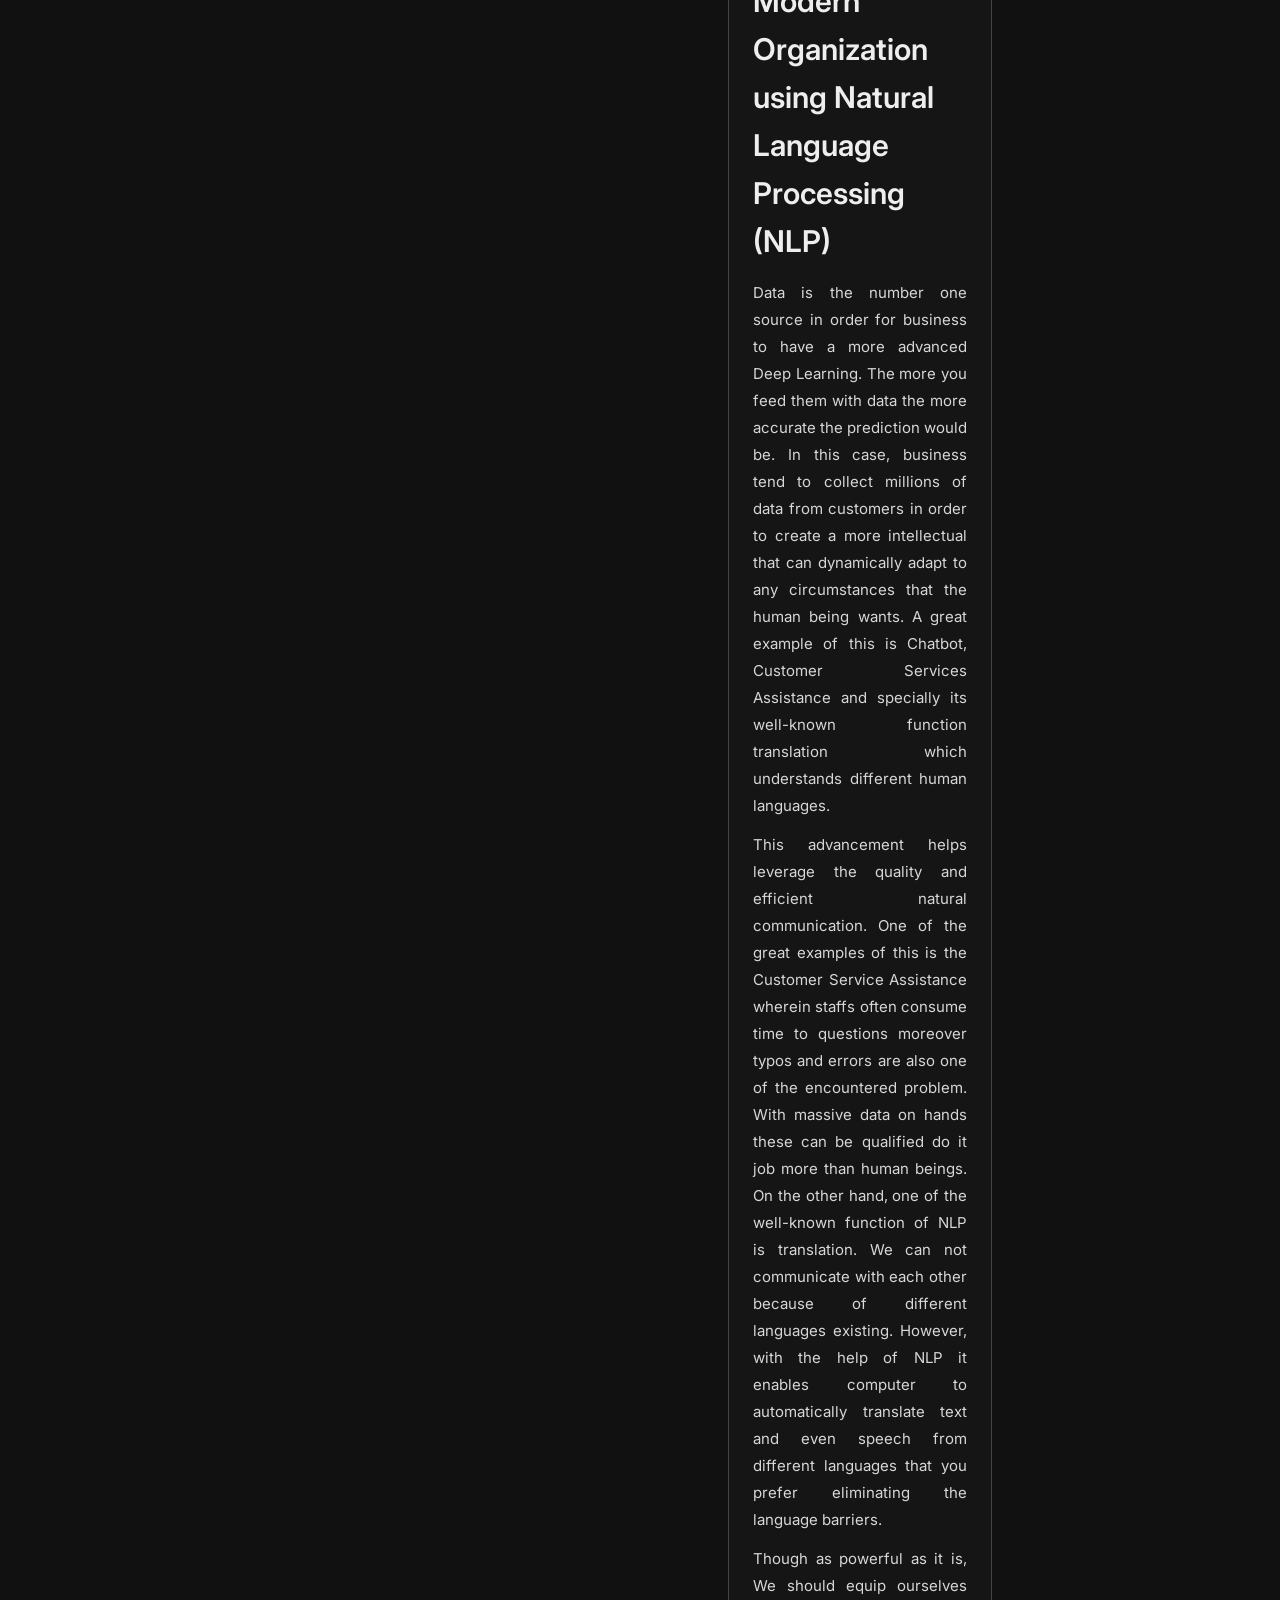
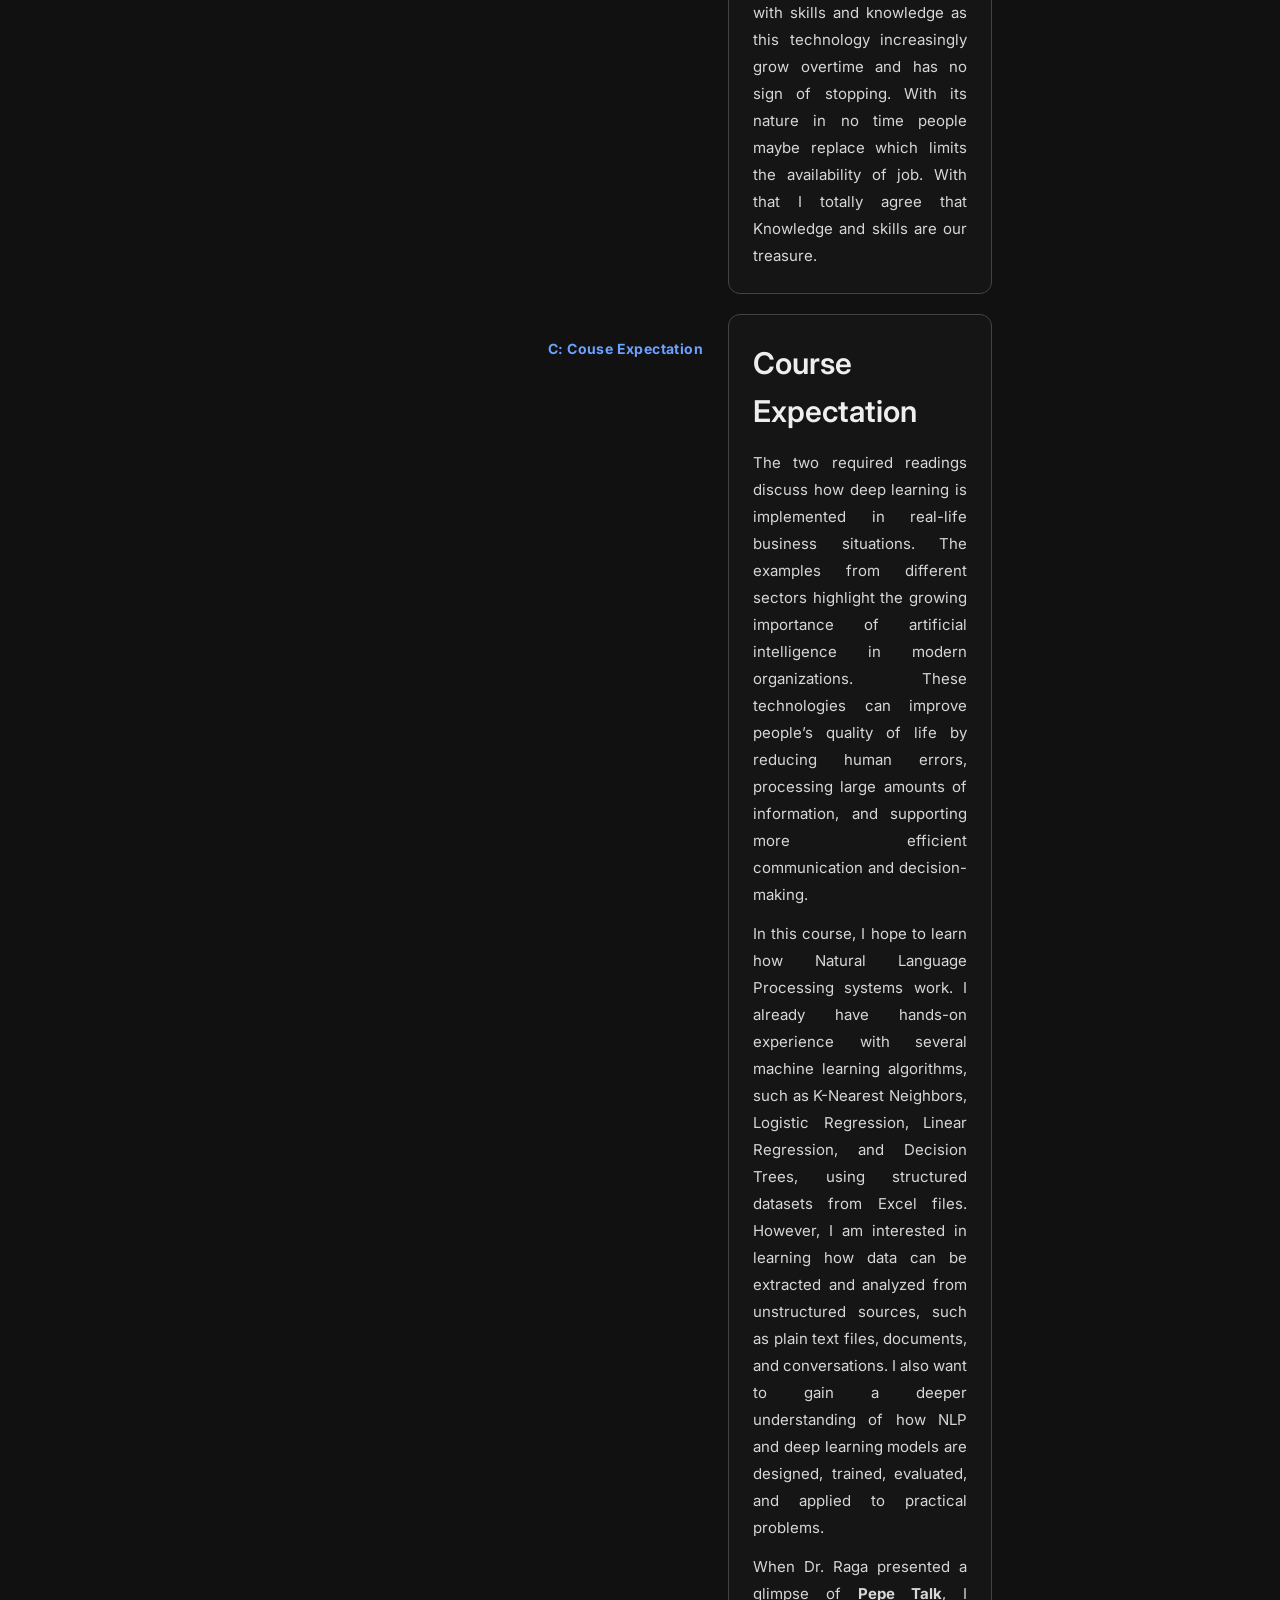
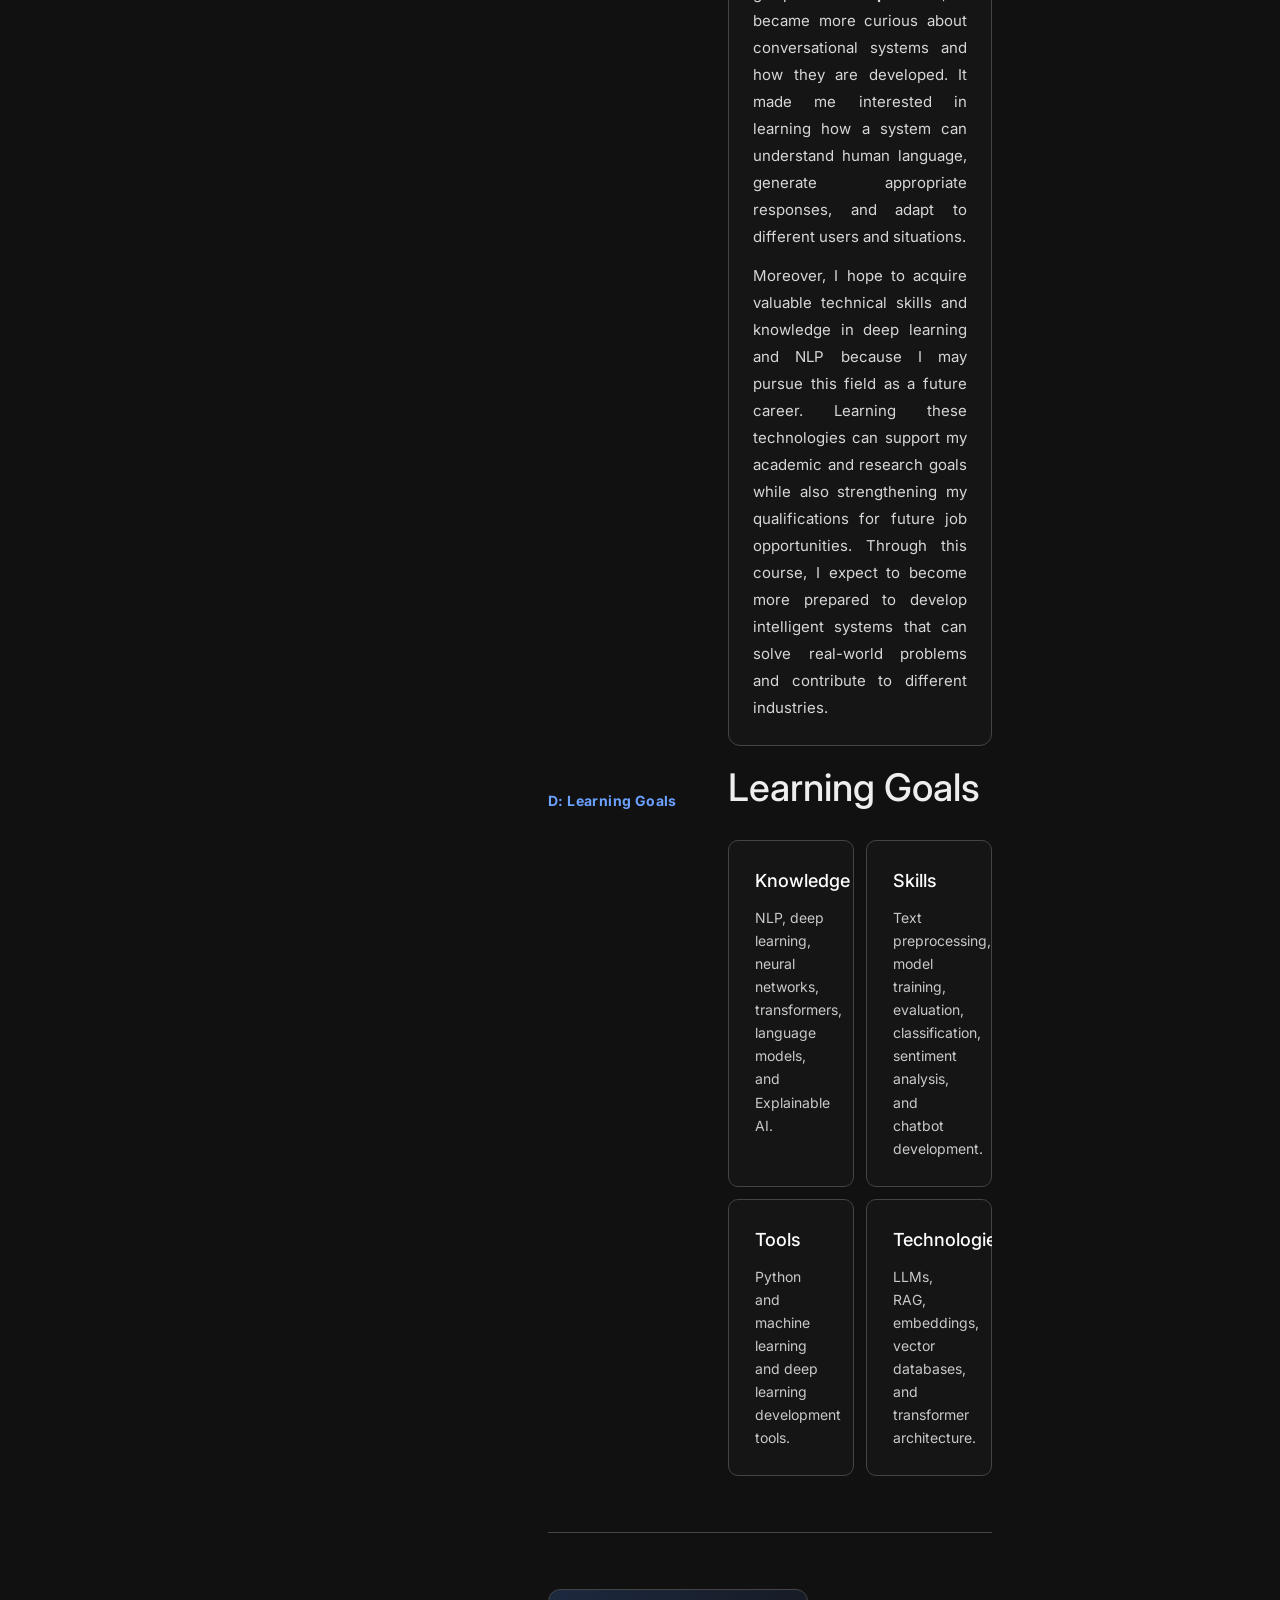
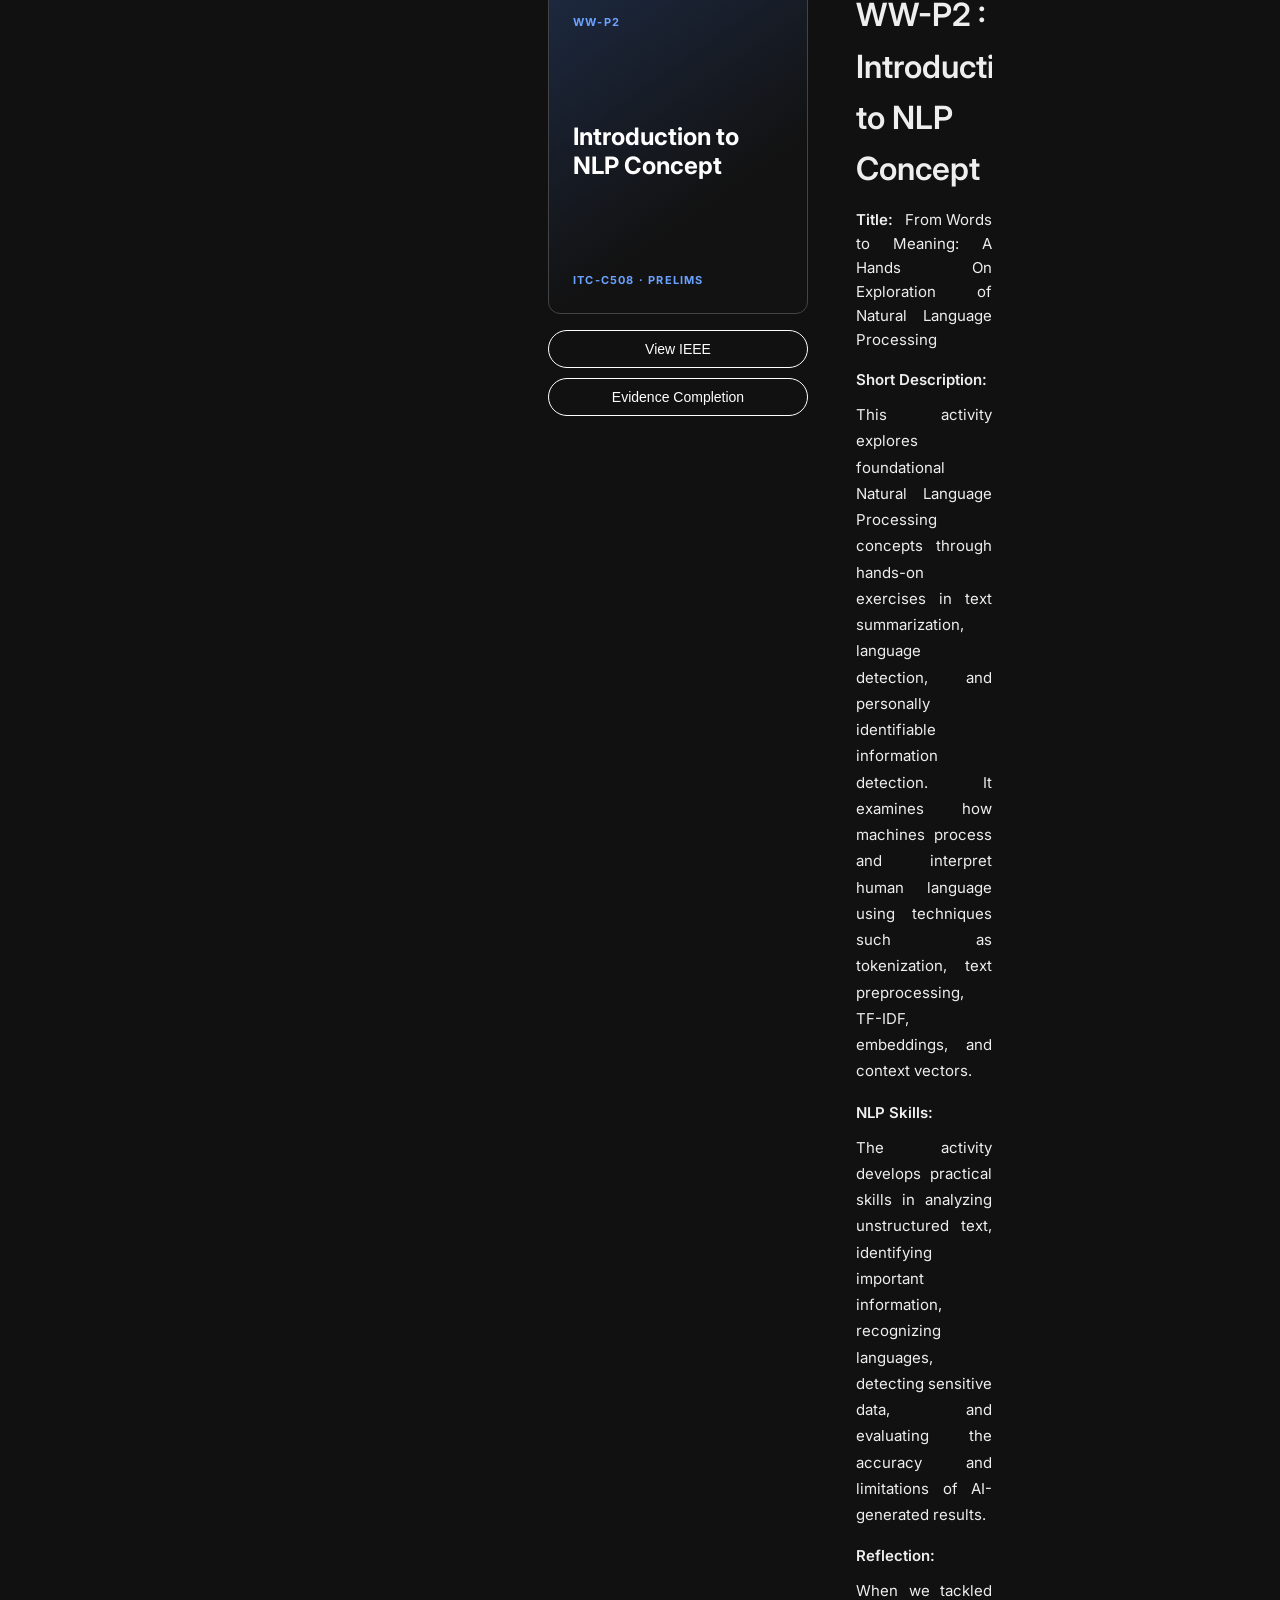
==== commit 46467993: "Order midterm sidebar activities" ====
--- a/index.html
+++ b/index.html
@@ -33,9 +33,9 @@
 
       <p class="side-nav__label">ITC-C508 · Midterms</p>
       <button type="button" onclick="goToC508Activity('c508-midterms-tab', 'activity-pt-m1')">PT-M1 · RAG Chatbot</button>
-      <button type="button" onclick="goToC508Activity('c508-midterms-tab', 'activity-midterm-quiz-exam')">Long Quiz &amp; Midterm Exam</button>
       <button type="button" onclick="goToC508Activity('c508-midterms-tab', 'activity-proposal')">Project Proposal</button>
       <button type="button" onclick="goToC508Activity('c508-midterms-tab', 'activity-revised-proposal')">Revised Proposal</button>
+      <button type="button" onclick="goToC508Activity('c508-midterms-tab', 'activity-midterm-quiz-exam')">Long Quiz &amp; Midterm Exam</button>
 
       <p class="side-nav__label">ITC-C508 · Finals</p>
       <button type="button" onclick="goToC508Activity('c508-finals-tab', 'activity-pt-f1')">PT-F1 · Chunk Setup</button>
@@ -393,27 +393,6 @@
 
               <div class="project-entry">
                 <div class="project-entry__left">
-                  <div class="project-entry__img project-entry__img--contain">
-                    <img src="midterms/Long_Quiz_and_Midterm_Exam.jpg" alt="Cover of the Long Quiz and Midterm Examination book showing scores" />
-                  </div>
-                </div>
-                <div class="project-entry__right">
-                  <div class="project-entry__right-text">
-                    <h3 class="project-entry__category" id="activity-midterm-quiz-exam">Long Quiz and Midterm Examination</h3>
-                    <p class="project-entry__title-line"><span>Title:</span>&nbsp;&nbsp; Long Quiz and Midterm Examination</p>
-                    <p class="project-entry__label">Assessment Coverage:</p>
-                    <p class="project-entry__desc">This assessment covers the difference between traditional models and the LLM process. It also focuses on how to determine an appropriate chunk size and the strategies that can be used to make chunking better suited to a specific dataset.</p>
-                    <p class="project-entry__label">Results:</p>
-                    <p class="project-entry__desc">Long Quiz: 10/10 &nbsp;·&nbsp; Midterm Examination: 19/20</p>
-                    <p class="project-entry__label">Reflection:</p>
-                    <p class="project-entry__desc">Receiving 10/10 on the long quiz and 19/20 on the midterm examination showed me how much my understanding had improved since the earlier assessments. I was able to grasp the difference between traditional models and LLM-based processes more clearly, especially how LLM applications work with language, context, and retrieved information instead of only structured inputs.</p>
-                    <p class="project-entry__desc">I also became more confident in explaining why chunking matters in a RAG workflow. I understood that chunk size affects how much context is kept together, while the chunking strategy must fit the structure and purpose of the dataset. A chunk that is too small can lose important context, while one that is too large can include unnecessary information and make retrieval less focused. This assessment helped me comprehend the effectiveness and impact of chunking in retrieving more relevant information, and it gave me a stronger foundation for the later RAG activities.</p>
-                  </div>
-                </div>
-              </div>
-
-              <div class="project-entry">
-                <div class="project-entry__left">
                   <div class="project-entry__img project-entry__document-cover" role="img" aria-label="Project Proposal document cover">
                     <span>ITC-C508 · Midterms</span>
                     <strong>Project<br />Proposal</strong>
@@ -464,6 +443,27 @@
                     <p class="project-entry__desc">Dr. Raga also advised us to compare both parameter size and token capacity when selecting an LLM. Qwen3-8B has 8.2 billion parameters and supports a native context length of 32,768 tokens. With YaRN context scaling, it can support up to 131,072 tokens for longer documents and conversations. These specifications help us assess whether the model can handle retrieved definitions, literary passages, user questions, and generated explanations within the same RAG workflow.</p>
                     <p class="project-entry__label">Reflection:</p>
                     <p class="project-entry__desc">This revision showed us that selecting an LLM requires more than choosing a model that can generate text. For an NLP and RAG chatbot, the model must match the language needs of its users and work well with the retrieved context. Reviewing the feedback helped us improve the technical direction of LalimSalita and make the proposed solution more appropriate for Filipino learners.</p>
+                  </div>
+                </div>
+              </div>
+
+              <div class="project-entry">
+                <div class="project-entry__left">
+                  <div class="project-entry__img project-entry__img--contain">
+                    <img src="midterms/Long_Quiz_and_Midterm_Exam.jpg" alt="Cover of the Long Quiz and Midterm Examination book showing scores" />
+                  </div>
+                </div>
+                <div class="project-entry__right">
+                  <div class="project-entry__right-text">
+                    <h3 class="project-entry__category" id="activity-midterm-quiz-exam">Long Quiz and Midterm Examination</h3>
+                    <p class="project-entry__title-line"><span>Title:</span>&nbsp;&nbsp; Long Quiz and Midterm Examination</p>
+                    <p class="project-entry__label">Assessment Coverage:</p>
+                    <p class="project-entry__desc">This assessment covers the difference between traditional models and the LLM process. It also focuses on how to determine an appropriate chunk size and the strategies that can be used to make chunking better suited to a specific dataset.</p>
+                    <p class="project-entry__label">Results:</p>
+                    <p class="project-entry__desc">Long Quiz: 10/10 &nbsp;·&nbsp; Midterm Examination: 19/20</p>
+                    <p class="project-entry__label">Reflection:</p>
+                    <p class="project-entry__desc">Receiving 10/10 on the long quiz and 19/20 on the midterm examination showed me how much my understanding had improved since the earlier assessments. I was able to grasp the difference between traditional models and LLM-based processes more clearly, especially how LLM applications work with language, context, and retrieved information instead of only structured inputs.</p>
+                    <p class="project-entry__desc">I also became more confident in explaining why chunking matters in a RAG workflow. I understood that chunk size affects how much context is kept together, while the chunking strategy must fit the structure and purpose of the dataset. A chunk that is too small can lose important context, while one that is too large can include unnecessary information and make retrieval less focused. This assessment helped me comprehend the effectiveness and impact of chunking in retrieving more relevant information, and it gave me a stronger foundation for the later RAG activities.</p>
                   </div>
                 </div>
               </div>
